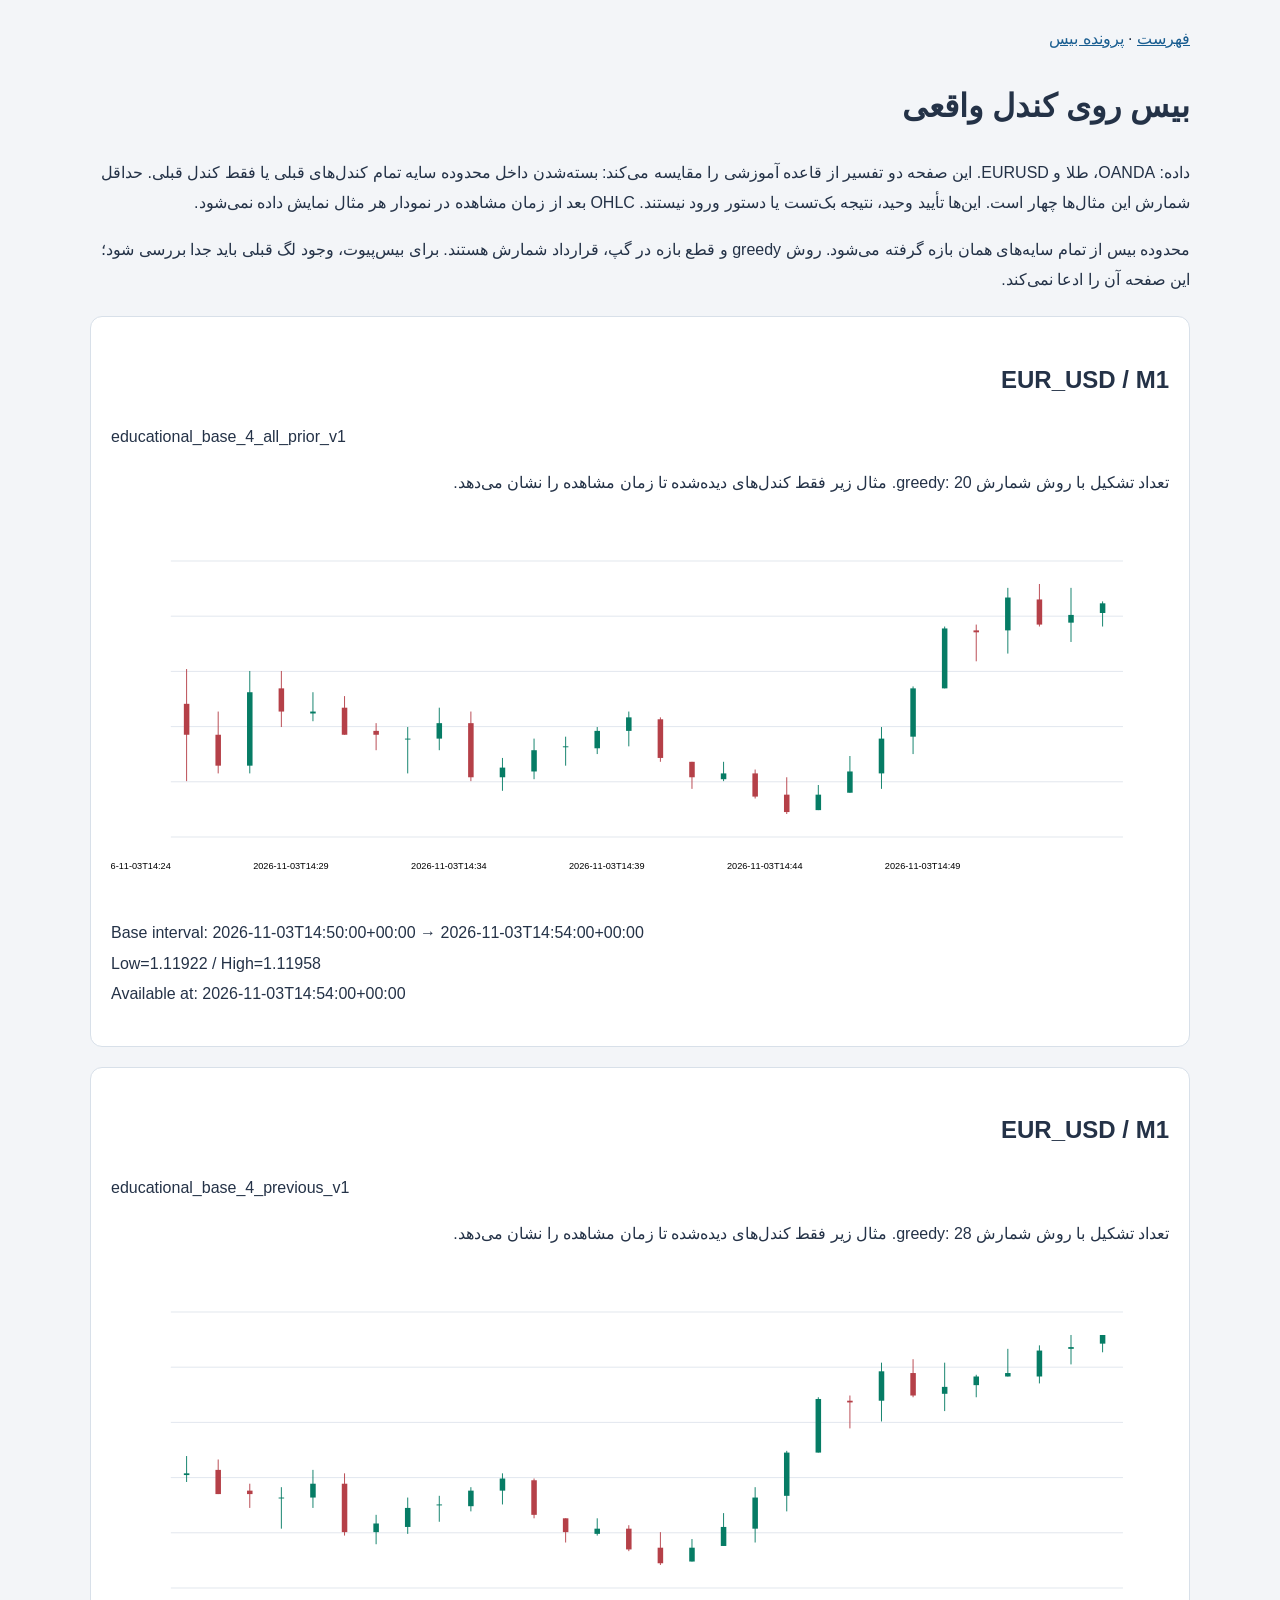
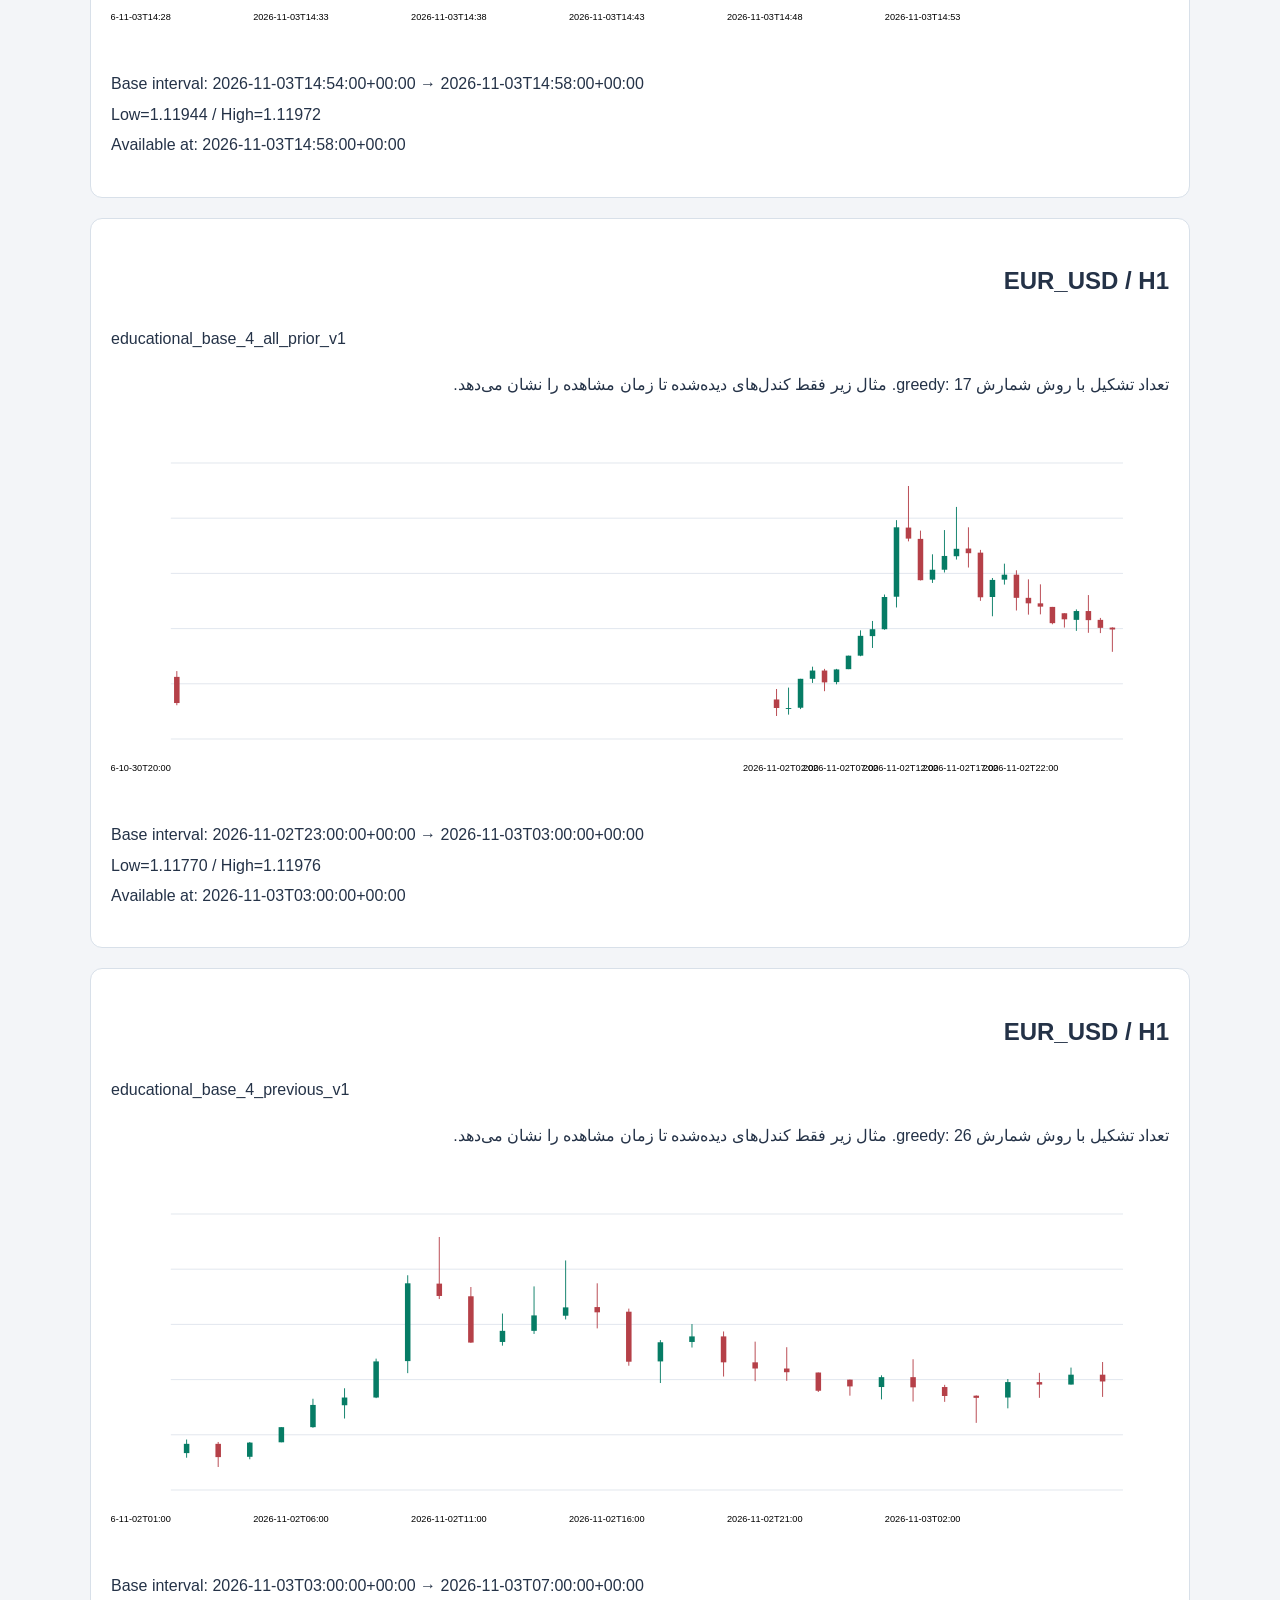
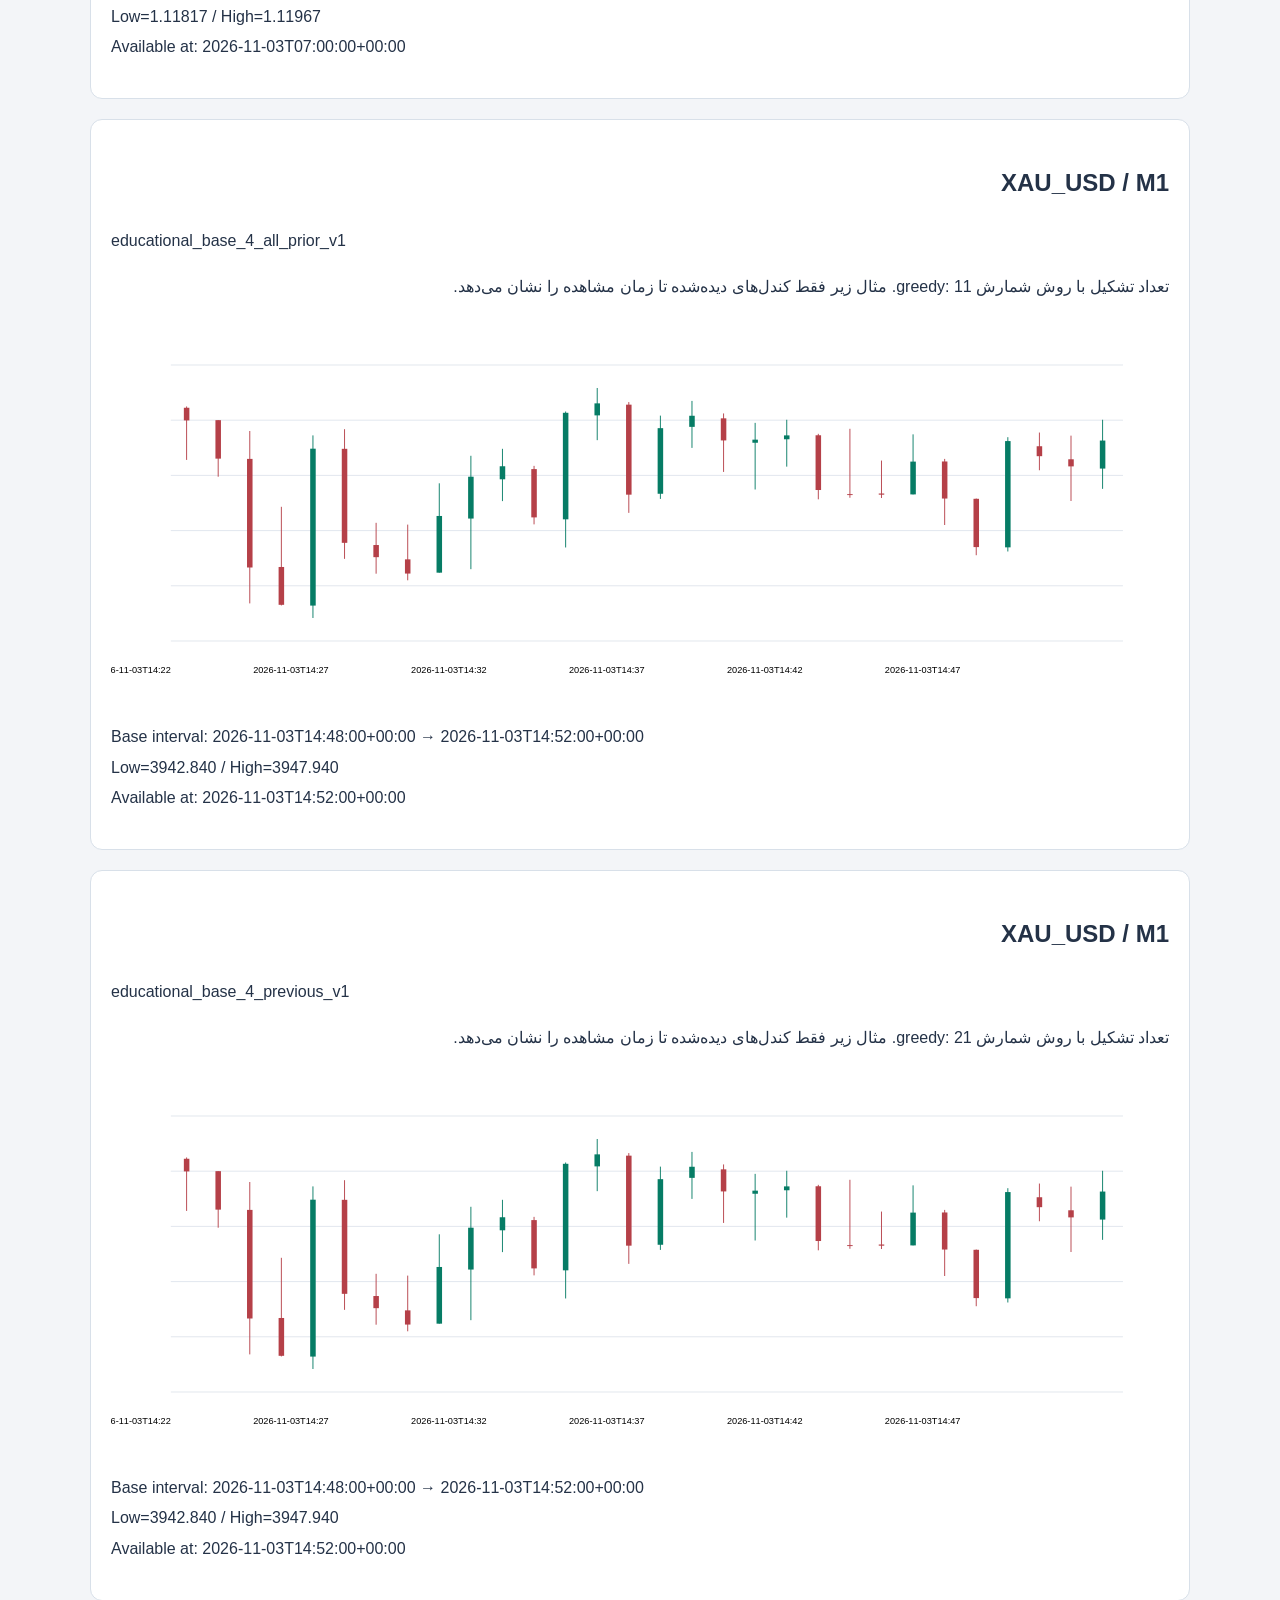
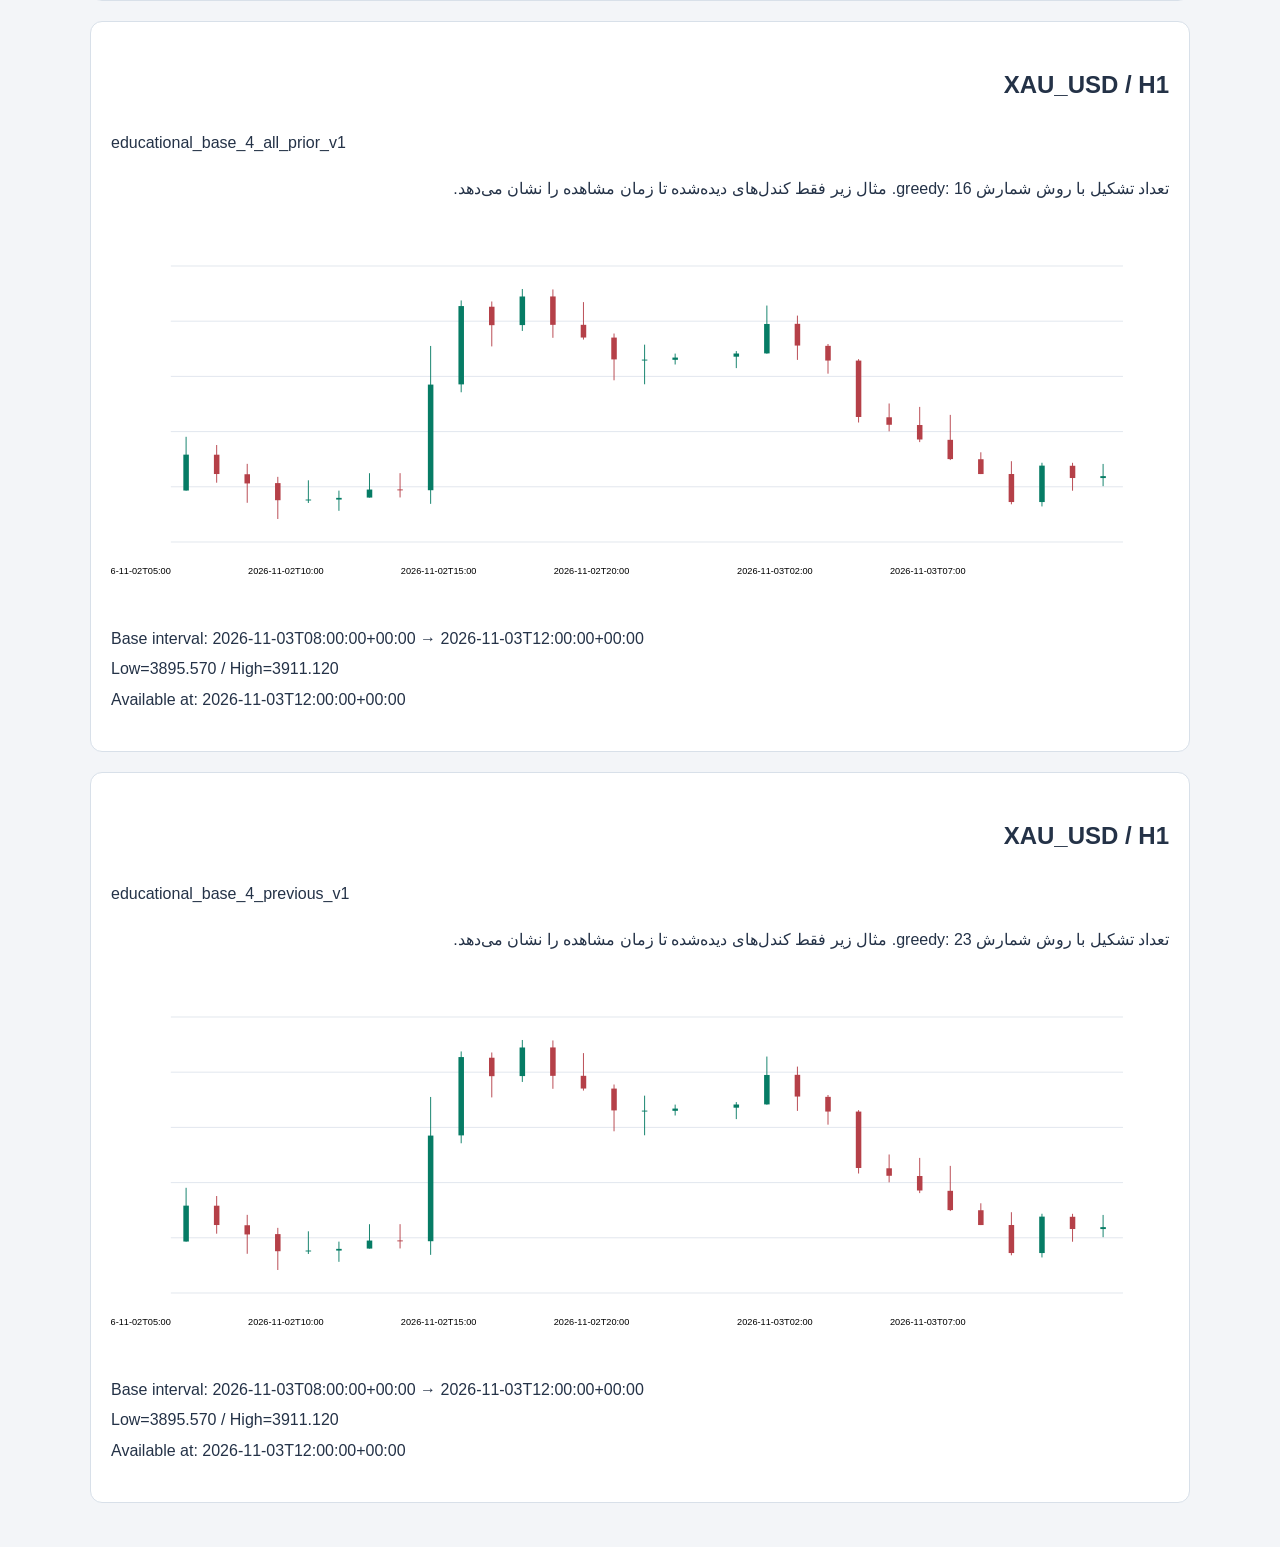
==== base-profiles.html @ 609d5d6d "Update review-v7 research review charts" ====
<!doctype html><html lang="fa" dir="rtl"><meta charset="utf-8"><meta name="viewport" content="width=device-width,initial-scale=1"><title>بیس — پروفایل‌های آموزشی روی بازار واقعی</title><style>body{font:16px/1.9 Tahoma,sans-serif;background:#f3f5f8;color:#243247;max-width:1100px;margin:auto;padding:24px}section{background:white;border:1px solid #d8e0e9;border-radius:12px;padding:20px;margin:20px 0}svg{width:100%;height:auto}a{color:#195d90}p{overflow-wrap:anywhere}</style><nav><a href="index.html">فهرست</a> · <a href="E59.html">پرونده بیس</a></nav><h1>بیس روی کندل واقعی</h1><p>داده: OANDA، طلا و EURUSD. این صفحه دو تفسیر از قاعده آموزشی را مقایسه می‌کند: بسته‌شدن داخل محدوده سایه تمام کندل‌های قبلی یا فقط کندل قبلی. حداقل شمارش این مثال‌ها چهار است. این‌ها تأیید وحید، نتیجه بک‌تست یا دستور ورود نیستند. OHLC بعد از زمان مشاهده در نمودار هر مثال نمایش داده نمی‌شود.</p><p>محدوده بیس از تمام سایه‌های همان بازه گرفته می‌شود. روش greedy و قطع بازه در گپ، قرارداد شمارش هستند. برای بیس‌پیوت، وجود لگ قبلی باید جدا بررسی شود؛ این صفحه آن را ادعا نمی‌کند.</p><section><h2>EUR_USD / M1</h2><p dir="ltr">educational_base_4_all_prior_v1</p><p>تعداد تشکیل با روش شمارش greedy: 20. مثال زیر فقط کندل‌های دیده‌شده تا زمان مشاهده را نشان می‌دهد.</p><svg xmlns="http://www.w3.org/2000/svg" viewBox="0 0 1150 410" role="img" aria-label="Real native candles with extreme and confirmation times"><line x1="65" x2="1100" y1="349.99999999999534" y2="349.99999999999534" stroke="#e0e5ed"/><text x="0" y="349.99999999999534" font-size="11">1.11827</text><line x1="65" x2="1100" y1="289.9999999999972" y2="289.9999999999972" stroke="#e0e5ed"/><text x="0" y="289.9999999999972" font-size="11">1.11856</text><line x1="65" x2="1100" y1="229.99999999999906" y2="229.99999999999906" stroke="#e0e5ed"/><text x="0" y="229.99999999999906" font-size="11">1.11884</text><line x1="65" x2="1100" y1="170.00000000000094" y2="170.00000000000094" stroke="#e0e5ed"/><text x="0" y="170.00000000000094" font-size="11">1.11913</text><line x1="65" x2="1100" y1="110.00000000000281" y2="110.00000000000281" stroke="#e0e5ed"/><text x="0" y="110.00000000000281" font-size="11">1.11941</text><line x1="65" x2="1100" y1="50.00000000000472" y2="50.00000000000472" stroke="#e0e5ed"/><text x="0" y="50.00000000000472" font-size="11">1.11970</text><g><title>2026-11-03T14:24:00+00:00 O=1.11896 H=1.11914 L=1.11856 C=1.11880</title><line x1="82.16666666666667" x2="82.16666666666667" y1="167.43697478991322" y2="289.2857142857143" stroke="#b54048"/><rect x="79.16666666666667" y="205.2521008403471" width="6" height="33.61344537813753" fill="#b54048"/></g><g><title>2026-11-03T14:25:00+00:00 O=1.11880 H=1.11892 L=1.11860 C=1.11864</title><line x1="116.50000000000001" x2="116.50000000000001" y1="213.65546218489314" y2="280.8823529411682" stroke="#b54048"/><rect x="113.50000000000001" y="238.86554621848464" width="6" height="33.613445378137584" fill="#b54048"/></g><g><title>2026-11-03T14:26:00+00:00 O=1.11864 H=1.11913 L=1.11860 C=1.11902</title><line x1="150.83333333333334" x2="150.83333333333334" y1="169.5378151260614" y2="280.8823529411682" stroke="#067c65"/><rect x="147.83333333333334" y="192.64705882355136" width="6" height="79.83193277307086" fill="#067c65"/></g><g><title>2026-11-03T14:27:00+00:00 O=1.11904 H=1.11913 L=1.11884 C=1.11892</title><line x1="185.16666666666669" x2="185.16666666666669" y1="169.5378151260614" y2="230.4621848739386" stroke="#b54048"/><rect x="182.16666666666669" y="188.44537815125503" width="6" height="25.21008403363811" fill="#b54048"/></g><g><title>2026-11-03T14:28:00+00:00 O=1.11891 H=1.11902 L=1.11887 C=1.11892</title><line x1="219.5" x2="219.5" y1="192.64705882355136" y2="224.15966386554072" stroke="#067c65"/><rect x="216.5" y="213.65546218489314" width="6" height="2.100840336101527" fill="#067c65"/></g><g><title>2026-11-03T14:29:00+00:00 O=1.11894 H=1.11900 L=1.11880 C=1.11880</title><line x1="253.83333333333331" x2="253.83333333333331" y1="196.84873949580106" y2="238.86554621848464" stroke="#b54048"/><rect x="250.83333333333331" y="209.4537815125968" width="6" height="29.411764705887833" fill="#b54048"/></g><g><title>2026-11-03T14:30:00+00:00 O=1.11882 H=1.11886 L=1.11872 C=1.11880</title><line x1="288.1666666666667" x2="288.1666666666667" y1="226.2605042016889" y2="255.67226890757675" stroke="#b54048"/><rect x="285.1666666666667" y="234.66386554623494" width="6" height="4.201680672249694" fill="#b54048"/></g><g><title>2026-11-03T14:31:00+00:00 O=1.11878 H=1.11884 L=1.11860 C=1.11878</title><line x1="322.5" x2="322.5" y1="230.4621848739386" y2="280.8823529411682" stroke="#067c65"/><rect x="319.5" y="243.06722689073433" width="6" height="1" fill="#067c65"/></g><g><title>2026-11-03T14:32:00+00:00 O=1.11878 H=1.11894 L=1.11872 C=1.11886</title><line x1="356.83333333333337" x2="356.83333333333337" y1="209.4537815125968" y2="255.67226890757675" stroke="#067c65"/><rect x="353.83333333333337" y="226.2605042016889" width="6" height="16.806722689045444" fill="#067c65"/></g><g><title>2026-11-03T14:33:00+00:00 O=1.11886 H=1.11892 L=1.11856 C=1.11858</title><line x1="391.16666666666663" x2="391.16666666666663" y1="213.65546218489314" y2="289.2857142857143" stroke="#b54048"/><rect x="388.16666666666663" y="226.2605042016889" width="6" height="58.82352941177572" fill="#b54048"/></g><g><title>2026-11-03T14:34:00+00:00 O=1.11858 H=1.11868 L=1.11851 C=1.11863</title><line x1="425.5" x2="425.5" y1="264.0756302521228" y2="299.7899159664085" stroke="#067c65"/><rect x="422.5" y="274.5798319327704" width="6" height="10.504201680694223" fill="#067c65"/></g><g><title>2026-11-03T14:35:00+00:00 O=1.11861 H=1.11878 L=1.11857 C=1.11872</title><line x1="459.8333333333333" x2="459.8333333333333" y1="243.06722689073433" y2="287.1848739495661" stroke="#067c65"/><rect x="456.8333333333333" y="255.67226890757675" width="6" height="23.109243697443304" fill="#067c65"/></g><g><title>2026-11-03T14:36:00+00:00 O=1.11874 H=1.11879 L=1.11864 C=1.11874</title><line x1="494.1666666666667" x2="494.1666666666667" y1="240.96638655463283" y2="272.4789915966222" stroke="#067c65"/><rect x="491.1666666666667" y="251.4705882352804" width="6" height="1" fill="#067c65"/></g><g><title>2026-11-03T14:37:00+00:00 O=1.11873 H=1.11884 L=1.11870 C=1.11882</title><line x1="528.5" x2="528.5" y1="230.4621848739386" y2="259.87394957982644" stroke="#067c65"/><rect x="525.5" y="234.66386554623494" width="6" height="18.90756302519361" fill="#067c65"/></g><g><title>2026-11-03T14:38:00+00:00 O=1.11882 H=1.11892 L=1.11874 C=1.11889</title><line x1="562.8333333333334" x2="562.8333333333334" y1="213.65546218489314" y2="251.4705882352804" stroke="#067c65"/><rect x="559.8333333333334" y="219.95798319329103" width="6" height="14.705882352943917" fill="#067c65"/></g><g><title>2026-11-03T14:39:00+00:00 O=1.11888 H=1.11889 L=1.11866 C=1.11868</title><line x1="597.1666666666667" x2="597.1666666666667" y1="219.95798319329103" y2="268.2773109243725" stroke="#b54048"/><rect x="594.1666666666667" y="222.05882352939255" width="6" height="42.01680672273022" fill="#b54048"/></g><g><title>2026-11-03T14:40:00+00:00 O=1.11866 H=1.11866 L=1.11852 C=1.11858</title><line x1="631.5" x2="631.5" y1="268.2773109243725" y2="297.68907563026033" stroke="#b54048"/><rect x="628.5" y="268.2773109243725" width="6" height="16.806722689092112" fill="#b54048"/></g><g><title>2026-11-03T14:41:00+00:00 O=1.11857 H=1.11866 L=1.11856 C=1.11860</title><line x1="665.8333333333333" x2="665.8333333333333" y1="268.2773109243725" y2="289.2857142857143" stroke="#067c65"/><rect x="662.8333333333333" y="280.8823529411682" width="6" height="6.302521008397889" fill="#067c65"/></g><g><title>2026-11-03T14:42:00+00:00 O=1.11860 H=1.11862 L=1.11847 C=1.11848</title><line x1="700.1666666666666" x2="700.1666666666666" y1="276.68067226891856" y2="308.1932773109079" stroke="#b54048"/><rect x="697.1666666666666" y="280.8823529411682" width="6" height="25.210084033638168" fill="#b54048"/></g><g><title>2026-11-03T14:43:00+00:00 O=1.11849 H=1.11858 L=1.11839 C=1.11840</title><line x1="734.5" x2="734.5" y1="285.0840336134646" y2="325.0" stroke="#b54048"/><rect x="731.5" y="303.9915966386582" width="6" height="18.90756302519361" fill="#b54048"/></g><g><title>2026-11-03T14:44:00+00:00 O=1.11841 H=1.11854 L=1.11841 C=1.11849</title><line x1="768.8333333333333" x2="768.8333333333333" y1="293.487394957964" y2="320.7983193277503" stroke="#067c65"/><rect x="765.8333333333333" y="303.9915966386582" width="6" height="16.806722689092055" fill="#067c65"/></g><g><title>2026-11-03T14:45:00+00:00 O=1.11850 H=1.11869 L=1.11850 C=1.11861</title><line x1="803.1666666666666" x2="803.1666666666666" y1="261.9747899159746" y2="301.89075630251" stroke="#067c65"/><rect x="800.1666666666666" y="278.78151260502005" width="6" height="23.109243697489944" fill="#067c65"/></g><g><title>2026-11-03T14:46:00+00:00 O=1.11860 H=1.11884 L=1.11852 C=1.11878</title><line x1="837.5" x2="837.5" y1="230.4621848739386" y2="297.68907563026033" stroke="#067c65"/><rect x="834.5" y="243.06722689073433" width="6" height="37.81512605043389" fill="#067c65"/></g><g><title>2026-11-03T14:47:00+00:00 O=1.11879 H=1.11905 L=1.11870 C=1.11904</title><line x1="871.8333333333334" x2="871.8333333333334" y1="186.34453781510686" y2="259.87394957982644" stroke="#067c65"/><rect x="868.8333333333334" y="188.44537815125503" width="6" height="52.521008403377806" fill="#067c65"/></g><g><title>2026-11-03T14:48:00+00:00 O=1.11904 H=1.11936 L=1.11904 C=1.11935</title><line x1="906.1666666666667" x2="906.1666666666667" y1="121.21848739497995" y2="188.44537815125503" stroke="#067c65"/><rect x="903.1666666666667" y="123.31932773108147" width="6" height="65.12605042017356" fill="#067c65"/></g><g><title>2026-11-03T14:49:00+00:00 O=1.11934 H=1.11937 L=1.11918 C=1.11933</title><line x1="940.5" x2="940.5" y1="119.11764705883178" y2="159.03361344536717" stroke="#b54048"/><rect x="937.5" y="125.42016806722967" width="6" height="2.100840336148167" fill="#b54048"/></g><g><title>2026-11-03T14:50:00+00:00 O=1.11934 H=1.11956 L=1.11922 C=1.11951</title><line x1="974.8333333333334" x2="974.8333333333334" y1="79.20168067224972" y2="150.63025210082114" stroke="#067c65"/><rect x="971.8333333333334" y="89.70588235294395" width="6" height="35.71428571428572" fill="#067c65"/></g><g><title>2026-11-03T14:51:00+00:00 O=1.11950 H=1.11958 L=1.11936 C=1.11937</title><line x1="1009.1666666666667" x2="1009.1666666666667" y1="75.0" y2="121.21848739497995" stroke="#b54048"/><rect x="1006.1666666666667" y="91.80672268909211" width="6" height="27.310924369739666" fill="#b54048"/></g><g><title>2026-11-03T14:52:00+00:00 O=1.11938 H=1.11956 L=1.11928 C=1.11942</title><line x1="1043.5" x2="1043.5" y1="79.20168067224972" y2="138.02521008402542" stroke="#067c65"/><rect x="1040.5" y="108.61344537813756" width="6" height="8.403361344546056" fill="#067c65"/></g><g><title>2026-11-03T14:53:00+00:00 O=1.11943 H=1.11949 L=1.11936 C=1.11948</title><line x1="1077.8333333333333" x2="1077.8333333333333" y1="93.90756302519367" y2="121.21848739497995" stroke="#067c65"/><rect x="1074.8333333333333" y="96.0084033613418" width="6" height="10.504201680694223" fill="#067c65"/></g><text x="65.0" y="385" font-size="10">2026-11-03T14:24</text><text x="236.66666666666666" y="385" font-size="10">2026-11-03T14:29</text><text x="408.3333333333333" y="385" font-size="10">2026-11-03T14:34</text><text x="580.0" y="385" font-size="10">2026-11-03T14:39</text><text x="751.6666666666666" y="385" font-size="10">2026-11-03T14:44</text><text x="923.3333333333334" y="385" font-size="10">2026-11-03T14:49</text></svg><p dir="ltr">Base interval: 2026-11-03T14:50:00+00:00 → 2026-11-03T14:54:00+00:00<br>Low=1.11922 / High=1.11958<br>Available at: 2026-11-03T14:54:00+00:00</p></section><section><h2>EUR_USD / M1</h2><p dir="ltr">educational_base_4_previous_v1</p><p>تعداد تشکیل با روش شمارش greedy: 28. مثال زیر فقط کندل‌های دیده‌شده تا زمان مشاهده را نشان می‌دهد.</p><svg xmlns="http://www.w3.org/2000/svg" viewBox="0 0 1150 410" role="img" aria-label="Real native candles with extreme and confirmation times"><line x1="65" x2="1100" y1="349.9999999999875" y2="349.9999999999875" stroke="#e0e5ed"/><text x="0" y="349.9999999999875" font-size="11">1.11826</text><line x1="65" x2="1100" y1="289.9999999999758" y2="289.9999999999758" stroke="#e0e5ed"/><text x="0" y="289.9999999999758" font-size="11">1.11858</text><line x1="65" x2="1100" y1="230.00000000000585" y2="230.00000000000585" stroke="#e0e5ed"/><text x="0" y="230.00000000000585" font-size="11">1.11890</text><line x1="65" x2="1100" y1="169.99999999999415" y2="169.99999999999415" stroke="#e0e5ed"/><text x="0" y="169.99999999999415" font-size="11">1.11921</text><line x1="65" x2="1100" y1="109.99999999998246" y2="109.99999999998246" stroke="#e0e5ed"/><text x="0" y="109.99999999998246" font-size="11">1.11953</text><line x1="65" x2="1100" y1="49.99999999997078" y2="49.99999999997078" stroke="#e0e5ed"/><text x="0" y="49.99999999997078" font-size="11">1.11985</text><g><title>2026-11-03T14:28:00+00:00 O=1.11891 H=1.11902 L=1.11887 C=1.11892</title><line x1="82.16666666666667" x2="82.16666666666667" y1="206.578947368443" y2="234.77443609022242" stroke="#067c65"/><rect x="79.16666666666667" y="225.3759398496432" width="6" height="1.879699248090816" fill="#067c65"/></g><g><title>2026-11-03T14:29:00+00:00 O=1.11894 H=1.11900 L=1.11880 C=1.11880</title><line x1="116.50000000000001" x2="116.50000000000001" y1="210.33834586466637" y2="247.93233082706672" stroke="#b54048"/><rect x="113.50000000000001" y="221.61654135337812" width="6" height="26.315789473688596" fill="#b54048"/></g><g><title>2026-11-03T14:30:00+00:00 O=1.11882 H=1.11886 L=1.11872 C=1.11880</title><line x1="150.83333333333334" x2="150.83333333333334" y1="236.65413533835496" y2="262.9699248120436" stroke="#b54048"/><rect x="147.83333333333334" y="244.1729323308434" width="6" height="3.7593984962233264" fill="#b54048"/></g><g><title>2026-11-03T14:31:00+00:00 O=1.11878 H=1.11884 L=1.11860 C=1.11878</title><line x1="185.16666666666669" x2="185.16666666666669" y1="240.4135338345783" y2="285.5263157894671" stroke="#067c65"/><rect x="182.16666666666669" y="251.69172932329008" width="6" height="1" fill="#067c65"/></g><g><title>2026-11-03T14:32:00+00:00 O=1.11878 H=1.11894 L=1.11872 C=1.11886</title><line x1="219.5" x2="219.5" y1="221.61654135337812" y2="262.9699248120436" stroke="#067c65"/><rect x="216.5" y="236.65413533835496" width="6" height="15.037593984935114" fill="#067c65"/></g><g><title>2026-11-03T14:33:00+00:00 O=1.11886 H=1.11892 L=1.11856 C=1.11858</title><line x1="253.83333333333331" x2="253.83333333333331" y1="225.3759398496432" y2="293.0451127819555" stroke="#b54048"/><rect x="250.83333333333331" y="236.65413533835496" width="6" height="52.63157894737722" fill="#b54048"/></g><g><title>2026-11-03T14:34:00+00:00 O=1.11858 H=1.11868 L=1.11851 C=1.11863</title><line x1="288.1666666666667" x2="288.1666666666667" y1="270.48872180453196" y2="302.4436090225765" stroke="#067c65"/><rect x="285.1666666666667" y="279.88721804511124" width="6" height="9.398496240620943" fill="#067c65"/></g><g><title>2026-11-03T14:35:00+00:00 O=1.11861 H=1.11878 L=1.11857 C=1.11872</title><line x1="322.5" x2="322.5" y1="251.69172932329008" y2="291.16541353382297" stroke="#067c65"/><rect x="319.5" y="262.9699248120436" width="6" height="20.67669172929095" fill="#067c65"/></g><g><title>2026-11-03T14:36:00+00:00 O=1.11874 H=1.11879 L=1.11864 C=1.11874</title><line x1="356.83333333333337" x2="356.83333333333337" y1="249.8120300751993" y2="278.0075187969787" stroke="#067c65"/><rect x="353.83333333333337" y="259.21052631577845" width="6" height="1" fill="#067c65"/></g><g><title>2026-11-03T14:37:00+00:00 O=1.11873 H=1.11884 L=1.11870 C=1.11882</title><line x1="391.16666666666663" x2="391.16666666666663" y1="240.4135338345783" y2="266.7293233082669" stroke="#067c65"/><rect x="388.16666666666663" y="244.1729323308434" width="6" height="16.917293233067625" fill="#067c65"/></g><g><title>2026-11-03T14:38:00+00:00 O=1.11882 H=1.11892 L=1.11874 C=1.11889</title><line x1="425.5" x2="425.5" y1="225.3759398496432" y2="259.21052631577845" stroke="#067c65"/><rect x="422.5" y="231.01503759399907" width="6" height="13.157894736844327" fill="#067c65"/></g><g><title>2026-11-03T14:39:00+00:00 O=1.11888 H=1.11889 L=1.11866 C=1.11868</title><line x1="459.8333333333333" x2="459.8333333333333" y1="231.01503759399907" y2="274.2481203007553" stroke="#b54048"/><rect x="456.8333333333333" y="232.8947368420899" width="6" height="37.59398496244205" fill="#b54048"/></g><g><title>2026-11-03T14:40:00+00:00 O=1.11866 H=1.11866 L=1.11852 C=1.11858</title><line x1="494.1666666666667" x2="494.1666666666667" y1="274.2481203007553" y2="300.5639097744439" stroke="#b54048"/><rect x="491.1666666666667" y="274.2481203007553" width="6" height="15.037593984976866" fill="#b54048"/></g><g><title>2026-11-03T14:41:00+00:00 O=1.11857 H=1.11866 L=1.11856 C=1.11860</title><line x1="528.5" x2="528.5" y1="274.2481203007553" y2="293.0451127819555" stroke="#067c65"/><rect x="525.5" y="285.5263157894671" width="6" height="5.639097744355865" fill="#067c65"/></g><g><title>2026-11-03T14:42:00+00:00 O=1.11860 H=1.11862 L=1.11847 C=1.11848</title><line x1="562.8333333333334" x2="562.8333333333334" y1="281.76691729324375" y2="309.96240601502313" stroke="#b54048"/><rect x="559.8333333333334" y="285.5263157894671" width="6" height="22.55639097746524" fill="#b54048"/></g><g><title>2026-11-03T14:43:00+00:00 O=1.11849 H=1.11858 L=1.11839 C=1.11840</title><line x1="597.1666666666667" x2="597.1666666666667" y1="289.2857142857322" y2="325.0" stroke="#b54048"/><rect x="594.1666666666667" y="306.20300751879984" width="6" height="16.917293233067596" fill="#b54048"/></g><g><title>2026-11-03T14:44:00+00:00 O=1.11841 H=1.11854 L=1.11841 C=1.11849</title><line x1="631.5" x2="631.5" y1="296.80451127817884" y2="321.24060150377665" stroke="#067c65"/><rect x="628.5" y="306.20300751879984" width="6" height="15.037593984976809" fill="#067c65"/></g><g><title>2026-11-03T14:45:00+00:00 O=1.11850 H=1.11869 L=1.11850 C=1.11861</title><line x1="665.8333333333333" x2="665.8333333333333" y1="268.60902255639945" y2="304.32330827066727" stroke="#067c65"/><rect x="662.8333333333333" y="283.64661654133454" width="6" height="20.67669172933273" fill="#067c65"/></g><g><title>2026-11-03T14:46:00+00:00 O=1.11860 H=1.11884 L=1.11852 C=1.11878</title><line x1="700.1666666666666" x2="700.1666666666666" y1="240.4135338345783" y2="300.5639097744439" stroke="#067c65"/><rect x="697.1666666666666" y="251.69172932329008" width="6" height="33.83458646617703" fill="#067c65"/></g><g><title>2026-11-03T14:47:00+00:00 O=1.11879 H=1.11905 L=1.11870 C=1.11904</title><line x1="734.5" x2="734.5" y1="200.9398496240454" y2="266.7293233082669" stroke="#067c65"/><rect x="731.5" y="202.81954887217793" width="6" height="46.992481203021356" fill="#067c65"/></g><g><title>2026-11-03T14:48:00+00:00 O=1.11904 H=1.11936 L=1.11904 C=1.11935</title><line x1="768.8333333333333" x2="768.8333333333333" y1="142.66917293235406" y2="202.81954887217793" stroke="#067c65"/><rect x="765.8333333333333" y="144.54887218044487" width="6" height="58.27067669173306" fill="#067c65"/></g><g><title>2026-11-03T14:49:00+00:00 O=1.11934 H=1.11937 L=1.11918 C=1.11933</title><line x1="803.1666666666666" x2="803.1666666666666" y1="140.7894736842215" y2="176.50375939848934" stroke="#b54048"/><rect x="800.1666666666666" y="146.42857142857738" width="6" height="1.879699248132539" fill="#b54048"/></g><g><title>2026-11-03T14:50:00+00:00 O=1.11934 H=1.11956 L=1.11922 C=1.11951</title><line x1="837.5" x2="837.5" y1="105.07518796991192" y2="168.9849624060009" stroke="#067c65"/><rect x="834.5" y="114.47368421053292" width="6" height="31.954887218044462" fill="#067c65"/></g><g><title>2026-11-03T14:51:00+00:00 O=1.11950 H=1.11958 L=1.11936 C=1.11937</title><line x1="871.8333333333334" x2="871.8333333333334" y1="101.3157894736886" y2="142.66917293235406" stroke="#b54048"/><rect x="868.8333333333334" y="116.35338345866543" width="6" height="24.436090225556057" fill="#b54048"/></g><g><title>2026-11-03T14:52:00+00:00 O=1.11938 H=1.11956 L=1.11928 C=1.11942</title><line x1="906.1666666666667" x2="906.1666666666667" y1="105.07518796991192" y2="157.70676691728914" stroke="#067c65"/><rect x="903.1666666666667" y="131.39097744360055" width="6" height="7.518796992488404" fill="#067c65"/></g><g><title>2026-11-03T14:53:00+00:00 O=1.11943 H=1.11949 L=1.11936 C=1.11948</title><line x1="940.5" x2="940.5" y1="118.23308270675625" y2="142.66917293235406" stroke="#067c65"/><rect x="937.5" y="120.11278195488879" width="6" height="9.398496240620943" fill="#067c65"/></g><g><title>2026-11-03T14:54:00+00:00 O=1.11948 H=1.11964 L=1.11948 C=1.11950</title><line x1="974.8333333333334" x2="974.8333333333334" y1="90.03759398497687" y2="120.11278195488879" stroke="#067c65"/><rect x="971.8333333333334" y="116.35338345866543" width="6" height="3.759398496223355" fill="#067c65"/></g><g><title>2026-11-03T14:55:00+00:00 O=1.11948 H=1.11966 L=1.11944 C=1.11963</title><line x1="1009.1666666666667" x2="1009.1666666666667" y1="86.27819548871173" y2="127.63157894737719" stroke="#067c65"/><rect x="1006.1666666666667" y="91.91729323310938" width="6" height="28.195488721779412" fill="#067c65"/></g><g><title>2026-11-03T14:56:00+00:00 O=1.11964 H=1.11972 L=1.11955 C=1.11965</title><line x1="1043.5" x2="1043.5" y1="75.0" y2="106.95488721804449" stroke="#067c65"/><rect x="1040.5" y="88.1578947368443" width="6" height="1.8796992481325674" fill="#067c65"/></g><g><title>2026-11-03T14:57:00+00:00 O=1.11967 H=1.11972 L=1.11962 C=1.11972</title><line x1="1077.8333333333333" x2="1077.8333333333333" y1="75.0" y2="93.79699248120016" stroke="#067c65"/><rect x="1074.8333333333333" y="75.0" width="6" height="9.398496240620943" fill="#067c65"/></g><text x="65.0" y="385" font-size="10">2026-11-03T14:28</text><text x="236.66666666666666" y="385" font-size="10">2026-11-03T14:33</text><text x="408.3333333333333" y="385" font-size="10">2026-11-03T14:38</text><text x="580.0" y="385" font-size="10">2026-11-03T14:43</text><text x="751.6666666666666" y="385" font-size="10">2026-11-03T14:48</text><text x="923.3333333333334" y="385" font-size="10">2026-11-03T14:53</text></svg><p dir="ltr">Base interval: 2026-11-03T14:54:00+00:00 → 2026-11-03T14:58:00+00:00<br>Low=1.11944 / High=1.11972<br>Available at: 2026-11-03T14:58:00+00:00</p></section><section><h2>EUR_USD / H1</h2><p dir="ltr">educational_base_4_all_prior_v1</p><p>تعداد تشکیل با روش شمارش greedy: 17. مثال زیر فقط کندل‌های دیده‌شده تا زمان مشاهده را نشان می‌دهد.</p><svg xmlns="http://www.w3.org/2000/svg" viewBox="0 0 1150 410" role="img" aria-label="Real native candles with extreme and confirmation times"><line x1="65" x2="1100" y1="349.9999999999973" y2="349.9999999999973" stroke="#e0e5ed"/><text x="0" y="349.9999999999973" font-size="11">1.11454</text><line x1="65" x2="1100" y1="289.99999999999443" y2="289.99999999999443" stroke="#e0e5ed"/><text x="0" y="289.99999999999443" font-size="11">1.11654</text><line x1="65" x2="1100" y1="229.99999999999812" y2="229.99999999999812" stroke="#e0e5ed"/><text x="0" y="229.99999999999812" font-size="11">1.11854</text><line x1="65" x2="1100" y1="169.9999999999952" y2="169.9999999999952" stroke="#e0e5ed"/><text x="0" y="169.9999999999952" font-size="11">1.12055</text><line x1="65" x2="1100" y1="109.99999999999892" y2="109.99999999999892" stroke="#e0e5ed"/><text x="0" y="109.99999999999892" font-size="11">1.12255</text><line x1="65" x2="1100" y1="49.99999999999602" y2="49.99999999999602" stroke="#e0e5ed"/><text x="0" y="49.99999999999602" font-size="11">1.12456</text><g><title>2026-10-30T20:00:00+00:00 O=1.11679 H=1.11700 L=1.11576 C=1.11584</title><line x1="71.51898734177215" x2="71.51898734177215" y1="276.197604790419" y2="313.3233532934099" stroke="#b54048"/><rect x="68.51898734177215" y="282.48502994012085" width="6" height="28.443113772455035" fill="#b54048"/></g><g><title>2026-11-01T22:00:00+00:00 O=1.11597 H=1.11635 L=1.11537 C=1.11566</title><line x1="723.4177215189874" x2="723.4177215189874" y1="295.6586826347314" y2="325.0" stroke="#b54048"/><rect x="720.4177215189874" y="307.0359281437147" width="6" height="9.281437125742741" fill="#b54048"/></g><g><title>2026-11-01T23:00:00+00:00 O=1.11566 H=1.11640 L=1.11542 C=1.11566</title><line x1="736.4556962025316" x2="736.4556962025316" y1="294.1616766467043" y2="323.5029940119729" stroke="#067c65"/><rect x="733.4556962025316" y="316.31736526945747" width="6" height="1" fill="#067c65"/></g><g><title>2026-11-02T00:00:00+00:00 O=1.11567 H=1.11672 L=1.11562 C=1.11672</title><line x1="749.493670886076" x2="749.493670886076" y1="284.5808383233548" y2="317.5149700598778" stroke="#067c65"/><rect x="746.493670886076" y="284.5808383233548" width="6" height="31.43712574850258" fill="#067c65"/></g><g><title>2026-11-02T01:00:00+00:00 O=1.11672 H=1.11716 L=1.11657 C=1.11702</title><line x1="762.5316455696202" x2="762.5316455696202" y1="271.4071856287443" y2="289.0718562874228" stroke="#067c65"/><rect x="759.5316455696202" y="275.59880239521215" width="6" height="8.982035928142636" fill="#067c65"/></g><g><title>2026-11-02T02:00:00+00:00 O=1.11702 H=1.11708 L=1.11627 C=1.11659</title><line x1="775.5696202531647" x2="775.5696202531647" y1="273.8023952095783" y2="298.05389221556544" stroke="#b54048"/><rect x="772.5696202531647" y="275.59880239521215" width="6" height="12.874251497003797" fill="#b54048"/></g><g><title>2026-11-02T03:00:00+00:00 O=1.11660 H=1.11708 L=1.11652 C=1.11706</title><line x1="788.6075949367089" x2="788.6075949367089" y1="273.8023952095783" y2="290.5688622754499" stroke="#067c65"/><rect x="785.6075949367089" y="274.40119760479183" width="6" height="13.772455089817356" fill="#067c65"/></g><g><title>2026-11-02T04:00:00+00:00 O=1.11707 H=1.11756 L=1.11707 C=1.11756</title><line x1="801.6455696202531" x2="801.6455696202531" y1="259.43113772454745" y2="274.101796407185" stroke="#067c65"/><rect x="798.6455696202531" y="259.43113772454745" width="6" height="14.670658682637566" fill="#067c65"/></g><g><title>2026-11-02T05:00:00+00:00 O=1.11756 H=1.11848 L=1.11754 C=1.11828</title><line x1="814.6835443037974" x2="814.6835443037974" y1="231.88622754491269" y2="260.0299401197609" stroke="#067c65"/><rect x="811.6835443037974" y="237.87425149700775" width="6" height="21.556886227539707" fill="#067c65"/></g><g><title>2026-11-02T06:00:00+00:00 O=1.11827 H=1.11882 L=1.11784 C=1.11852</title><line x1="827.7215189873418" x2="827.7215189873418" y1="221.7065868263497" y2="251.0479041916183" stroke="#067c65"/><rect x="824.7215189873418" y="230.68862275449231" width="6" height="7.485029940115538" fill="#067c65"/></g><g><title>2026-11-02T07:00:00+00:00 O=1.11852 H=1.11978 L=1.11850 C=1.11969</title><line x1="840.7594936708861" x2="840.7594936708861" y1="192.96407185628792" y2="231.28742514969917" stroke="#067c65"/><rect x="837.7594936708861" y="195.65868263472873" width="6" height="35.02994011976358" fill="#067c65"/></g><g><title>2026-11-02T08:00:00+00:00 O=1.11970 H=1.12248 L=1.11931 C=1.12222</title><line x1="853.7974683544304" x2="853.7974683544304" y1="112.12574850299754" y2="207.03592814371206" stroke="#067c65"/><rect x="850.7974683544304" y="119.91017964071983" width="6" height="75.4491017964088" fill="#067c65"/></g><g><title>2026-11-02T09:00:00+00:00 O=1.12221 H=1.12372 L=1.12171 C=1.12181</title><line x1="866.8354430379746" x2="866.8354430379746" y1="75.0" y2="135.17964071856431" stroke="#b54048"/><rect x="863.8354430379746" y="120.20958083832659" width="6" height="11.976047904190182" fill="#b54048"/></g><g><title>2026-11-02T10:00:00+00:00 O=1.12180 H=1.12210 L=1.12029 C=1.12030</title><line x1="879.873417721519" x2="879.873417721519" y1="123.50299401197424" y2="177.69461077844343" stroke="#b54048"/><rect x="876.873417721519" y="132.48502994012352" width="6" height="44.91017964071318" fill="#b54048"/></g><g><title>2026-11-02T11:00:00+00:00 O=1.12032 H=1.12124 L=1.12020 C=1.12068</title><line x1="892.9113924050633" x2="892.9113924050633" y1="149.25149700598843" y2="180.38922155688425" stroke="#067c65"/><rect x="889.9113924050633" y="166.01796407186" width="6" height="10.778443113769839" fill="#067c65"/></g><g><title>2026-11-02T12:00:00+00:00 O=1.12068 H=1.12212 L=1.12058 C=1.12118</title><line x1="905.9493670886077" x2="905.9493670886077" y1="122.90419161676738" y2="169.01197604790755" stroke="#067c65"/><rect x="902.9493670886077" y="151.04790419161566" width="6" height="14.97005988024435" fill="#067c65"/></g><g><title>2026-11-02T13:00:00+00:00 O=1.12117 H=1.12296 L=1.12105 C=1.12144</title><line x1="918.9873417721519" x2="918.9873417721519" y1="97.75449101796664" y2="154.9401197604768" stroke="#067c65"/><rect x="915.9873417721519" y="143.26347305389336" width="6" height="8.08383233532902" fill="#067c65"/></g><g><title>2026-11-02T14:00:00+00:00 O=1.12145 H=1.12222 L=1.12076 C=1.12128</title><line x1="932.0253164556962" x2="932.0253164556962" y1="119.91017964071983" y2="163.62275449101932" stroke="#b54048"/><rect x="929.0253164556962" y="142.9640718562866" width="6" height="5.089820359281504" fill="#b54048"/></g><g><title>2026-11-02T15:00:00+00:00 O=1.12130 H=1.12140 L=1.11955 C=1.11968</title><line x1="945.0632911392405" x2="945.0632911392405" y1="144.46107784431368" y2="199.85029940119662" stroke="#b54048"/><rect x="942.0632911392405" y="147.45508982036125" width="6" height="48.50299401197421" fill="#b54048"/></g><g><title>2026-11-02T16:00:00+00:00 O=1.11969 H=1.12038 L=1.11899 C=1.12031</title><line x1="958.1012658227849" x2="958.1012658227849" y1="175.00000000000264" y2="216.6167664670682" stroke="#067c65"/><rect x="955.1012658227849" y="177.0958083832366" width="6" height="18.562874251492133" fill="#067c65"/></g><g><title>2026-11-02T17:00:00+00:00 O=1.12032 H=1.12090 L=1.12014 C=1.12050</title><line x1="971.1392405063291" x2="971.1392405063291" y1="159.43113772455143" y2="182.1856287425181" stroke="#067c65"/><rect x="968.1392405063291" y="171.40718562874162" width="6" height="5.389221556888231" fill="#067c65"/></g><g><title>2026-11-02T18:00:00+00:00 O=1.12050 H=1.12066 L=1.11920 C=1.11966</title><line x1="984.1772151898733" x2="984.1772151898733" y1="166.61676646706687" y2="210.32934131736636" stroke="#b54048"/><rect x="981.1772151898733" y="171.40718562874162" width="6" height="25.149700598800734" fill="#b54048"/></g><g><title>2026-11-02T19:00:00+00:00 O=1.11966 H=1.12033 L=1.11905 C=1.11946</title><line x1="997.2151898734177" x2="997.2151898734177" y1="176.49700598802312" y2="214.82035928143435" stroke="#b54048"/><rect x="994.2151898734177" y="196.55688622754235" width="6" height="5.988023952101713" fill="#b54048"/></g><g><title>2026-11-02T20:00:00+00:00 O=1.11946 H=1.12015 L=1.11906 C=1.11934</title><line x1="1010.253164556962" x2="1010.253164556962" y1="181.88622754491135" y2="214.52095808383424" stroke="#b54048"/><rect x="1007.253164556962" y="202.54491017964406" width="6" height="3.5928143712544056" fill="#b54048"/></g><g><title>2026-11-02T21:00:00+00:00 O=1.11933 H=1.11933 L=1.11870 C=1.11874</title><line x1="1023.2911392405063" x2="1023.2911392405063" y1="206.43712574850522" y2="225.29940119760408" stroke="#b54048"/><rect x="1020.2911392405063" y="206.43712574850522" width="6" height="17.664670658678546" fill="#b54048"/></g><g><title>2026-11-02T22:00:00+00:00 O=1.11910 H=1.11910 L=1.11858 C=1.11888</title><line x1="1036.3291139240505" x2="1036.3291139240505" y1="213.3233532934139" y2="228.89221556886514" stroke="#b54048"/><rect x="1033.3291139240505" y="213.3233532934139" width="6" height="6.586826347301951" fill="#b54048"/></g><g><title>2026-11-02T23:00:00+00:00 O=1.11886 H=1.11924 L=1.11846 C=1.11918</title><line x1="1049.3670886075947" x2="1049.3670886075947" y1="209.131736526946" y2="232.48502994011955" stroke="#067c65"/><rect x="1046.3670886075947" y="210.92814371257322" width="6" height="9.580838323356147" fill="#067c65"/></g><g><title>2026-11-03T00:00:00+00:00 O=1.11918 H=1.11976 L=1.11839 C=1.11885</title><line x1="1062.4050632911394" x2="1062.4050632911394" y1="193.56287425149478" y2="234.58083832335348" stroke="#b54048"/><rect x="1059.4050632911394" y="210.92814371257322" width="6" height="9.880239520962874" fill="#b54048"/></g><g><title>2026-11-03T01:00:00+00:00 O=1.11886 H=1.11893 L=1.11838 C=1.11857</title><line x1="1075.4430379746836" x2="1075.4430379746836" y1="218.4131736526954" y2="234.88023952096023" stroke="#b54048"/><rect x="1072.4430379746836" y="220.50898203592936" width="6" height="8.68263473053588" fill="#b54048"/></g><g><title>2026-11-03T02:00:00+00:00 O=1.11858 H=1.11859 L=1.11770 C=1.11851</title><line x1="1088.4810126582279" x2="1088.4810126582279" y1="228.59281437125838" y2="255.2395209580862" stroke="#b54048"/><rect x="1085.4810126582279" y="228.89221556886514" width="6" height="2.09580838323393" fill="#b54048"/></g><text x="65.0" y="385" font-size="10">2026-10-30T20:00</text><text x="769.0506329113924" y="385" font-size="10">2026-11-02T02:00</text><text x="834.2405063291139" y="385" font-size="10">2026-11-02T07:00</text><text x="899.4303797468355" y="385" font-size="10">2026-11-02T12:00</text><text x="964.620253164557" y="385" font-size="10">2026-11-02T17:00</text><text x="1029.8101265822784" y="385" font-size="10">2026-11-02T22:00</text></svg><p dir="ltr">Base interval: 2026-11-02T23:00:00+00:00 → 2026-11-03T03:00:00+00:00<br>Low=1.11770 / High=1.11976<br>Available at: 2026-11-03T03:00:00+00:00</p></section><section><h2>EUR_USD / H1</h2><p dir="ltr">educational_base_4_previous_v1</p><p>تعداد تشکیل با روش شمارش greedy: 26. مثال زیر فقط کندل‌های دیده‌شده تا زمان مشاهده را نشان می‌دهد.</p><svg xmlns="http://www.w3.org/2000/svg" viewBox="0 0 1150 410" role="img" aria-label="Real native candles with extreme and confirmation times"><line x1="65" x2="1100" y1="350.0" y2="350.0" stroke="#e0e5ed"/><text x="0" y="350.0" font-size="11">1.11553</text><line x1="65" x2="1100" y1="290.00000000000296" y2="290.00000000000296" stroke="#e0e5ed"/><text x="0" y="290.00000000000296" font-size="11">1.11731</text><line x1="65" x2="1100" y1="229.99999999999852" y2="229.99999999999852" stroke="#e0e5ed"/><text x="0" y="229.99999999999852" font-size="11">1.11910</text><line x1="65" x2="1100" y1="170.0000000000015" y2="170.0000000000015" stroke="#e0e5ed"/><text x="0" y="170.0000000000015" font-size="11">1.12089</text><line x1="65" x2="1100" y1="109.99999999999702" y2="109.99999999999702" stroke="#e0e5ed"/><text x="0" y="109.99999999999702" font-size="11">1.12268</text><line x1="65" x2="1100" y1="50.0" y2="50.0" stroke="#e0e5ed"/><text x="0" y="50.0" font-size="11">1.12447</text><g><title>2026-11-02T01:00:00+00:00 O=1.11672 H=1.11716 L=1.11657 C=1.11702</title><line x1="82.16666666666667" x2="82.16666666666667" y1="295.1342281879248" y2="314.9328859060413" stroke="#067c65"/><rect x="79.16666666666667" y="299.83221476510704" width="6" height="10.06711409395865" fill="#067c65"/></g><g><title>2026-11-02T02:00:00+00:00 O=1.11702 H=1.11708 L=1.11627 C=1.11659</title><line x1="116.50000000000001" x2="116.50000000000001" y1="297.8187919463093" y2="325.0" stroke="#b54048"/><rect x="113.50000000000001" y="299.83221476510704" width="6" height="14.429530201340015" fill="#b54048"/></g><g><title>2026-11-02T03:00:00+00:00 O=1.11660 H=1.11708 L=1.11652 C=1.11706</title><line x1="150.83333333333334" x2="150.83333333333334" y1="297.8187919463093" y2="316.61073825503814" stroke="#067c65"/><rect x="147.83333333333334" y="298.48993288591106" width="6" height="15.436241610735124" fill="#067c65"/></g><g><title>2026-11-02T04:00:00+00:00 O=1.11707 H=1.11756 L=1.11707 C=1.11756</title><line x1="185.16666666666669" x2="185.16666666666669" y1="281.71140939597245" y2="298.1543624161102" stroke="#067c65"/><rect x="182.16666666666669" y="281.71140939597245" width="6" height="16.442953020137736" fill="#067c65"/></g><g><title>2026-11-02T05:00:00+00:00 O=1.11756 H=1.11848 L=1.11754 C=1.11828</title><line x1="219.5" x2="219.5" y1="250.83892617450215" y2="282.38255033557414" stroke="#067c65"/><rect x="216.5" y="257.5503355704746" width="6" height="24.16107382549785" fill="#067c65"/></g><g><title>2026-11-02T06:00:00+00:00 O=1.11827 H=1.11882 L=1.11784 C=1.11852</title><line x1="253.83333333333331" x2="253.83333333333331" y1="239.4295302013475" y2="272.3154362416155" stroke="#067c65"/><rect x="250.83333333333331" y="249.49664429530617" width="6" height="8.3892617449618" fill="#067c65"/></g><g><title>2026-11-02T07:00:00+00:00 O=1.11852 H=1.11978 L=1.11850 C=1.11969</title><line x1="288.1666666666667" x2="288.1666666666667" y1="207.21476510067376" y2="250.16778523490044" stroke="#067c65"/><rect x="285.1666666666667" y="210.23489932885911" width="6" height="39.261744966447054" fill="#067c65"/></g><g><title>2026-11-02T08:00:00+00:00 O=1.11970 H=1.12248 L=1.11931 C=1.12222</title><line x1="322.5" x2="322.5" y1="116.61073825503817" y2="222.98657718120975" stroke="#067c65"/><rect x="319.5" y="125.33557046980087" width="6" height="84.56375838926482" fill="#067c65"/></g><g><title>2026-11-02T09:00:00+00:00 O=1.12221 H=1.12372 L=1.12171 C=1.12181</title><line x1="356.83333333333337" x2="356.83333333333337" y1="75.0" y2="142.44966442953287" stroke="#b54048"/><rect x="353.83333333333337" y="125.67114093960171" width="6" height="13.422818791944934" fill="#b54048"/></g><g><title>2026-11-02T10:00:00+00:00 O=1.12180 H=1.12210 L=1.12029 C=1.12030</title><line x1="391.16666666666663" x2="391.16666666666663" y1="129.36241610738136" y2="190.10067114094176" stroke="#b54048"/><rect x="388.16666666666663" y="139.4295302013475" width="6" height="50.335570469793396" fill="#b54048"/></g><g><title>2026-11-02T11:00:00+00:00 O=1.12032 H=1.12124 L=1.12020 C=1.12068</title><line x1="425.5" x2="425.5" y1="158.22147651006884" y2="193.1208053691271" stroke="#067c65"/><rect x="422.5" y="177.0134228187977" width="6" height="12.080536912748926" fill="#067c65"/></g><g><title>2026-11-02T12:00:00+00:00 O=1.12068 H=1.12212 L=1.12058 C=1.12118</title><line x1="459.8333333333333" x2="459.8333333333333" y1="128.6912751677871" y2="180.36912751678392" stroke="#067c65"/><rect x="456.8333333333333" y="160.23489932885911" width="6" height="16.77852348993858" fill="#067c65"/></g><g><title>2026-11-02T13:00:00+00:00 O=1.12117 H=1.12296 L=1.12105 C=1.12144</title><line x1="494.1666666666667" x2="494.1666666666667" y1="100.50335570470128" y2="164.59731543624048" stroke="#067c65"/><rect x="491.1666666666667" y="151.51006711409642" width="6" height="9.060402684563542" fill="#067c65"/></g><g><title>2026-11-02T14:00:00+00:00 O=1.12145 H=1.12222 L=1.12076 C=1.12128</title><line x1="528.5" x2="528.5" y1="125.33557046980087" y2="174.32885906040573" stroke="#b54048"/><rect x="525.5" y="151.17449664429557" width="6" height="5.704697986577315" fill="#b54048"/></g><g><title>2026-11-02T15:00:00+00:00 O=1.12130 H=1.12140 L=1.11955 C=1.11968</title><line x1="562.8333333333334" x2="562.8333333333334" y1="152.85234899329237" y2="214.93288590604132" stroke="#b54048"/><rect x="559.8333333333334" y="156.2080536912786" width="6" height="54.36241610738139" fill="#b54048"/></g><g><title>2026-11-02T16:00:00+00:00 O=1.11969 H=1.12038 L=1.11899 C=1.12031</title><line x1="597.1666666666667" x2="597.1666666666667" y1="187.08053691275637" y2="233.72483221477017" stroke="#067c65"/><rect x="594.1666666666667" y="189.4295302013475" width="6" height="20.805369127511625" fill="#067c65"/></g><g><title>2026-11-02T17:00:00+00:00 O=1.12032 H=1.12090 L=1.12014 C=1.12050</title><line x1="631.5" x2="631.5" y1="169.63087248322353" y2="195.1342281879248" stroke="#067c65"/><rect x="628.5" y="183.05369127516843" width="6" height="6.040268456378186" fill="#067c65"/></g><g><title>2026-11-02T18:00:00+00:00 O=1.12050 H=1.12066 L=1.11920 C=1.11966</title><line x1="665.8333333333333" x2="665.8333333333333" y1="177.68456375839196" y2="226.67785234899685" stroke="#b54048"/><rect x="662.8333333333333" y="183.05369127516843" width="6" height="28.18791946308579" fill="#b54048"/></g><g><title>2026-11-02T19:00:00+00:00 O=1.11966 H=1.12033 L=1.11905 C=1.11946</title><line x1="700.1666666666666" x2="700.1666666666666" y1="188.75838926174578" y2="231.71140939597245" stroke="#b54048"/><rect x="697.1666666666666" y="211.24161073825422" width="6" height="6.711409395979928" fill="#b54048"/></g><g><title>2026-11-02T20:00:00+00:00 O=1.11946 H=1.12015 L=1.11906 C=1.11934</title><line x1="734.5" x2="734.5" y1="194.79865771812396" y2="231.37583892617906" stroke="#b54048"/><rect x="731.5" y="217.95302013423415" width="6" height="4.026845637580465" fill="#b54048"/></g><g><title>2026-11-02T21:00:00+00:00 O=1.11933 H=1.11933 L=1.11870 C=1.11874</title><line x1="768.8333333333333" x2="768.8333333333333" y1="222.3154362416155" y2="243.45637583892798" stroke="#b54048"/><rect x="765.8333333333333" y="222.3154362416155" width="6" height="19.798657718116516" fill="#b54048"/></g><g><title>2026-11-02T22:00:00+00:00 O=1.11910 H=1.11910 L=1.11858 C=1.11888</title><line x1="803.1666666666666" x2="803.1666666666666" y1="230.03355704698305" y2="247.4832214765159" stroke="#b54048"/><rect x="800.1666666666666" y="230.03355704698305" width="6" height="7.382550335566748" fill="#b54048"/></g><g><title>2026-11-02T23:00:00+00:00 O=1.11886 H=1.11924 L=1.11846 C=1.11918</title><line x1="837.5" x2="837.5" y1="225.33557046980087" y2="251.5100671140964" stroke="#067c65"/><rect x="834.5" y="227.3489932885911" width="6" height="10.73825503356042" fill="#067c65"/></g><g><title>2026-11-03T00:00:00+00:00 O=1.11918 H=1.11976 L=1.11839 C=1.11885</title><line x1="871.8333333333334" x2="871.8333333333334" y1="207.885906040268" y2="253.8590604026875" stroke="#b54048"/><rect x="868.8333333333334" y="227.3489932885911" width="6" height="11.073825503361263" fill="#b54048"/></g><g><title>2026-11-03T01:00:00+00:00 O=1.11886 H=1.11893 L=1.11838 C=1.11857</title><line x1="906.1666666666667" x2="906.1666666666667" y1="235.7382550335604" y2="254.19463087248837" stroke="#b54048"/><rect x="903.1666666666667" y="238.0872483221515" width="6" height="9.731543624157808" fill="#b54048"/></g><g><title>2026-11-03T02:00:00+00:00 O=1.11858 H=1.11859 L=1.11770 C=1.11851</title><line x1="940.5" x2="940.5" y1="247.14765100671505" y2="277.0134228187977" stroke="#b54048"/><rect x="937.5" y="247.4832214765159" width="6" height="2.3489932885911458" fill="#b54048"/></g><g><title>2026-11-03T03:00:00+00:00 O=1.11852 H=1.11912 L=1.11817 C=1.11902</title><line x1="974.8333333333334" x2="974.8333333333334" y1="229.3624161073888" y2="261.2416107382542" stroke="#067c65"/><rect x="971.8333333333334" y="232.71812080537504" width="6" height="16.778523489931132" fill="#067c65"/></g><g><title>2026-11-03T04:00:00+00:00 O=1.11902 H=1.11932 L=1.11851 C=1.11894</title><line x1="1009.1666666666667" x2="1009.1666666666667" y1="222.65100671140888" y2="249.83221476510704" stroke="#b54048"/><rect x="1006.1666666666667" y="232.71812080537504" width="6" height="2.684563758384485" fill="#b54048"/></g><g><title>2026-11-03T05:00:00+00:00 O=1.11894 H=1.11949 L=1.11894 C=1.11926</title><line x1="1043.5" x2="1043.5" y1="216.94630872483157" y2="235.40268456375952" stroke="#067c65"/><rect x="1040.5" y="224.66442953020658" width="6" height="10.738255033552946" fill="#067c65"/></g><g><title>2026-11-03T06:00:00+00:00 O=1.11926 H=1.11967 L=1.11854 C=1.11904</title><line x1="1077.8333333333333" x2="1077.8333333333333" y1="210.90604026846083" y2="248.82550335570446" stroke="#b54048"/><rect x="1074.8333333333333" y="224.66442953020658" width="6" height="7.382550335566748" fill="#b54048"/></g><text x="65.0" y="385" font-size="10">2026-11-02T01:00</text><text x="236.66666666666666" y="385" font-size="10">2026-11-02T06:00</text><text x="408.3333333333333" y="385" font-size="10">2026-11-02T11:00</text><text x="580.0" y="385" font-size="10">2026-11-02T16:00</text><text x="751.6666666666666" y="385" font-size="10">2026-11-02T21:00</text><text x="923.3333333333334" y="385" font-size="10">2026-11-03T02:00</text></svg><p dir="ltr">Base interval: 2026-11-03T03:00:00+00:00 → 2026-11-03T07:00:00+00:00<br>Low=1.11817 / High=1.11967<br>Available at: 2026-11-03T07:00:00+00:00</p></section><section><h2>XAU_USD / M1</h2><p dir="ltr">educational_base_4_all_prior_v1</p><p>تعداد تشکیل با روش شمارش greedy: 11. مثال زیر فقط کندل‌های دیده‌شده تا زمان مشاهده را نشان می‌دهد.</p><svg xmlns="http://www.w3.org/2000/svg" viewBox="0 0 1150 410" role="img" aria-label="Real native candles with extreme and confirmation times"><line x1="65" x2="1100" y1="349.99999999999875" y2="349.99999999999875" stroke="#e0e5ed"/><text x="0" y="349.99999999999875" font-size="11">3939.37450</text><line x1="65" x2="1100" y1="289.9999999999967" y2="289.9999999999967" stroke="#e0e5ed"/><text x="0" y="289.9999999999967" font-size="11">3941.51170</text><line x1="65" x2="1100" y1="229.99999999999463" y2="229.99999999999463" stroke="#e0e5ed"/><text x="0" y="229.99999999999463" font-size="11">3943.64890</text><line x1="65" x2="1100" y1="169.99999999999258" y2="169.99999999999258" stroke="#e0e5ed"/><text x="0" y="169.99999999999258" font-size="11">3945.78610</text><line x1="65" x2="1100" y1="110.0000000000033" y2="110.0000000000033" stroke="#e0e5ed"/><text x="0" y="110.0000000000033" font-size="11">3947.92330</text><line x1="65" x2="1100" y1="50.00000000000125" y2="50.00000000000125" stroke="#e0e5ed"/><text x="0" y="50.00000000000125" font-size="11">3950.06050</text><g><title>2026-11-03T14:22:00+00:00 O=3948.405 H=3948.455 L=3946.385 C=3947.915</title><line x1="82.16666666666667" x2="82.16666666666667" y1="95.07299270073352" y2="153.1864121280121" stroke="#b54048"/><rect x="79.16666666666667" y="96.47669848399366" width="6" height="13.756316676031048" fill="#b54048"/></g><g><title>2026-11-03T14:23:00+00:00 O=3947.925 H=3947.925 L=3945.735 C=3946.435</title><line x1="116.50000000000001" x2="116.50000000000001" y1="109.952274003365" y2="171.434587310496" stroke="#b54048"/><rect x="113.50000000000001" y="109.952274003365" width="6" height="41.83043234138697" fill="#b54048"/></g><g><title>2026-11-03T14:24:00+00:00 O=3946.425 H=3947.505 L=3940.830 C=3942.220</title><line x1="150.83333333333334" x2="150.83333333333334" y1="121.74340258281654" y2="309.1381246490724" stroke="#b54048"/><rect x="147.83333333333334" y="152.0634475013989" width="6" height="118.05165637283233" fill="#b54048"/></g><g><title>2026-11-03T14:25:00+00:00 O=3942.240 H=3944.570 L=3940.750 C=3940.775</title><line x1="185.16666666666669" x2="185.16666666666669" y1="204.14093206063464" y2="311.38405390229883" stroke="#b54048"/><rect x="182.16666666666669" y="269.5536215609246" width="6" height="41.12857944973774" fill="#b54048"/></g><g><title>2026-11-03T14:26:00+00:00 O=3940.745 H=3947.335 L=3940.265 C=3946.820</title><line x1="219.5" x2="219.5" y1="126.51600224592912" y2="325.0" stroke="#067c65"/><rect x="216.5" y="140.97417181358384" width="6" height="170.5502526670448" fill="#067c65"/></g><g><title>2026-11-03T14:27:00+00:00 O=3946.815 H=3947.575 L=3942.555 C=3943.175</title><line x1="253.83333333333331" x2="253.83333333333331" y1="119.7782144862498" y2="260.710275126336" stroke="#b54048"/><rect x="250.83333333333331" y="141.11454239191366" width="6" height="102.18978102189195" fill="#b54048"/></g><g><title>2026-11-03T14:28:00+00:00 O=3943.090 H=3943.950 L=3941.980 C=3942.620</title><line x1="288.1666666666667" x2="288.1666666666667" y1="221.546883773165" y2="276.85289163391053" stroke="#b54048"/><rect x="285.1666666666667" y="245.6906232453619" width="6" height="13.194834362724407" fill="#b54048"/></g><g><title>2026-11-03T14:29:00+00:00 O=3942.535 H=3943.880 L=3941.725 C=3941.985</title><line x1="322.5" x2="322.5" y1="223.51207186973176" y2="284.0117911285794" stroke="#b54048"/><rect x="319.5" y="261.2717574396426" width="6" height="15.440763615938067" fill="#b54048"/></g><g><title>2026-11-03T14:30:00+00:00 O=3942.020 H=3945.480 L=3942.020 C=3944.215</title><line x1="356.83333333333337" x2="356.83333333333337" y1="178.59348680516482" y2="275.7299270072973" stroke="#067c65"/><rect x="353.83333333333337" y="214.1072431218365" width="6" height="61.622683885460816" fill="#067c65"/></g><g><title>2026-11-03T14:31:00+00:00 O=3944.115 H=3946.545 L=3942.155 C=3945.735</title><line x1="391.16666666666663" x2="391.16666666666663" y1="148.69455362155927" y2="271.93992139246814" stroke="#067c65"/><rect x="388.16666666666663" y="171.434587310496" width="6" height="45.480067377886314" fill="#067c65"/></g><g><title>2026-11-03T14:32:00+00:00 O=3945.635 H=3946.815 L=3944.790 C=3946.140</title><line x1="425.5" x2="425.5" y1="141.11454239191366" y2="197.96462661426196" stroke="#067c65"/><rect x="422.5" y="160.06457046603404" width="6" height="14.17742841099502" fill="#067c65"/></g><g><title>2026-11-03T14:33:00+00:00 O=3946.030 H=3946.155 L=3943.890 C=3944.160</title><line x1="459.8333333333333" x2="459.8333333333333" y1="159.6434587310445" y2="223.23133071308484" stroke="#b54048"/><rect x="456.8333333333333" y="163.152723189214" width="6" height="52.49859629422525" fill="#b54048"/></g><g><title>2026-11-03T14:34:00+00:00 O=3944.085 H=3948.260 L=3942.995 C=3948.210</title><line x1="494.1666666666667" x2="494.1666666666667" y1="100.54744525546977" y2="248.35766423357785" stroke="#067c65"/><rect x="491.1666666666667" y="101.95115103874267" width="6" height="115.80572711959317" fill="#067c65"/></g><g><title>2026-11-03T14:35:00+00:00 O=3948.110 H=3949.170 L=3947.150 C=3948.575</title><line x1="528.5" x2="528.5" y1="75.0" y2="131.70971364401842" stroke="#067c65"/><rect x="525.5" y="91.70409882089388" width="6" height="13.054463784381852" fill="#067c65"/></g><g><title>2026-11-03T14:36:00+00:00 O=3948.525 H=3948.625 L=3944.335 C=3945.040</title><line x1="562.8333333333334" x2="562.8333333333334" y1="90.30039303762095" y2="210.73834924199684" stroke="#b54048"/><rect x="559.8333333333334" y="93.10780460415401" width="6" height="97.83829309376898" fill="#b54048"/></g><g><title>2026-11-03T14:37:00+00:00 O=3945.075 H=3948.100 L=3944.875 C=3947.615</title><line x1="597.1666666666667" x2="597.1666666666667" y1="105.0393037619354" y2="195.57832678270566" stroke="#067c65"/><rect x="594.1666666666667" y="118.65524985963657" width="6" height="71.30825379000302" fill="#067c65"/></g><g><title>2026-11-03T14:38:00+00:00 O=3947.665 H=3948.670 L=3946.850 C=3948.095</title><line x1="631.5" x2="631.5" y1="89.03705783267793" y2="140.13194834363028" stroke="#067c65"/><rect x="628.5" y="105.17967434026525" width="6" height="12.07186973609845" fill="#067c65"/></g><g><title>2026-11-03T14:39:00+00:00 O=3947.995 H=3948.185 L=3945.920 C=3947.140</title><line x1="665.8333333333333" x2="665.8333333333333" y1="102.6530039303791" y2="166.2408759124067" stroke="#b54048"/><rect x="662.8333333333333" y="107.98708590679826" width="6" height="24.003368893879866" fill="#b54048"/></g><g><title>2026-11-03T14:40:00+00:00 O=3947.050 H=3947.820 L=3945.240 C=3947.170</title><line x1="700.1666666666666" x2="700.1666666666666" y1="112.90005614822789" y2="185.3312745648569" stroke="#067c65"/><rect x="697.1666666666666" y="131.14823133071184" width="6" height="3.368893879839618" fill="#067c65"/></g><g><title>2026-11-03T14:41:00+00:00 O=3947.185 H=3947.940 L=3946.125 C=3947.335</title><line x1="734.5" x2="734.5" y1="109.53116226838824" y2="160.4856822010108" stroke="#067c65"/><rect x="731.5" y="126.51600224592912" width="6" height="4.21111734980596" fill="#067c65"/></g><g><title>2026-11-03T14:42:00+00:00 O=3947.340 H=3947.395 L=3944.860 C=3945.220</title><line x1="768.8333333333333" x2="768.8333333333333" y1="124.83155530600928" y2="195.99943851768242" stroke="#b54048"/><rect x="765.8333333333333" y="126.37563166759927" width="6" height="59.517125210564245" fill="#b54048"/></g><g><title>2026-11-03T14:43:00+00:00 O=3945.060 H=3947.590 L=3944.920 C=3945.035</title><line x1="803.1666666666666" x2="803.1666666666666" y1="119.35710275126027" y2="194.3149915777626" stroke="#b54048"/><rect x="800.1666666666666" y="190.38461538461635" width="6" height="1" fill="#b54048"/></g><g><title>2026-11-03T14:44:00+00:00 O=3945.085 H=3946.360 L=3944.910 C=3945.040</title><line x1="837.5" x2="837.5" y1="153.88826501964857" y2="194.5957327344223" stroke="#b54048"/><rect x="834.5" y="189.68276249297992" width="6" height="1.2633352049430755" fill="#b54048"/></g><g><title>2026-11-03T14:45:00+00:00 O=3945.050 H=3947.375 L=3945.050 C=3946.320</title><line x1="871.8333333333334" x2="871.8333333333334" y1="125.39303761931586" y2="190.66535654126326" stroke="#067c65"/><rect x="868.8333333333334" y="155.0112296462618" width="6" height="35.65412689500147" fill="#067c65"/></g><g><title>2026-11-03T14:46:00+00:00 O=3946.325 H=3946.425 L=3943.865 C=3944.890</title><line x1="906.1666666666667" x2="906.1666666666667" y1="152.0634475013989" y2="223.93318360472128" stroke="#b54048"/><rect x="903.1666666666667" y="154.87085906794474" width="6" height="40.28635597978416" fill="#b54048"/></g><g><title>2026-11-03T14:47:00+00:00 O=3944.880 H=3944.890 L=3942.695 C=3943.010</title><line x1="940.5" x2="940.5" y1="195.1572150477289" y2="256.779898933177" stroke="#b54048"/><rect x="937.5" y="195.43795620437584" width="6" height="52.49859629421246" fill="#b54048"/></g><g><title>2026-11-03T14:48:00+00:00 O=3943.000 H=3947.265 L=3942.840 C=3947.115</title><line x1="974.8333333333334" x2="974.8333333333334" y1="128.4811903425086" y2="252.70915216170087" stroke="#067c65"/><rect x="971.8333333333334" y="132.69230769231456" width="6" height="115.52498596293344" fill="#067c65"/></g><g><title>2026-11-03T14:49:00+00:00 O=3946.915 H=3947.445 L=3945.985 C=3946.530</title><line x1="1009.1666666666667" x2="1009.1666666666667" y1="123.42784952273638" y2="164.41605839415703" stroke="#b54048"/><rect x="1006.1666666666667" y="138.30713082538065" width="6" height="10.808534531155402" fill="#b54048"/></g><g><title>2026-11-03T14:50:00+00:00 O=3946.410 H=3947.325 L=3944.795 C=3946.135</title><line x1="1043.5" x2="1043.5" y1="126.79674340258879" y2="197.8242560359321" stroke="#b54048"/><rect x="1040.5" y="152.48455923638844" width="6" height="7.720381807962667" fill="#b54048"/></g><g><title>2026-11-03T14:51:00+00:00 O=3946.050 H=3947.940 L=3945.265 C=3947.135</title><line x1="1077.8333333333333" x2="1077.8333333333333" y1="109.53116226838824" y2="184.62942167322046" stroke="#067c65"/><rect x="1074.8333333333333" y="132.1308253789952" width="6" height="30.460415496912162" fill="#067c65"/></g><text x="65.0" y="385" font-size="10">2026-11-03T14:22</text><text x="236.66666666666666" y="385" font-size="10">2026-11-03T14:27</text><text x="408.3333333333333" y="385" font-size="10">2026-11-03T14:32</text><text x="580.0" y="385" font-size="10">2026-11-03T14:37</text><text x="751.6666666666666" y="385" font-size="10">2026-11-03T14:42</text><text x="923.3333333333334" y="385" font-size="10">2026-11-03T14:47</text></svg><p dir="ltr">Base interval: 2026-11-03T14:48:00+00:00 → 2026-11-03T14:52:00+00:00<br>Low=3942.840 / High=3947.940<br>Available at: 2026-11-03T14:52:00+00:00</p></section><section><h2>XAU_USD / M1</h2><p dir="ltr">educational_base_4_previous_v1</p><p>تعداد تشکیل با روش شمارش greedy: 21. مثال زیر فقط کندل‌های دیده‌شده تا زمان مشاهده را نشان می‌دهد.</p><svg xmlns="http://www.w3.org/2000/svg" viewBox="0 0 1150 410" role="img" aria-label="Real native candles with extreme and confirmation times"><line x1="65" x2="1100" y1="349.99999999999875" y2="349.99999999999875" stroke="#e0e5ed"/><text x="0" y="349.99999999999875" font-size="11">3939.37450</text><line x1="65" x2="1100" y1="289.9999999999967" y2="289.9999999999967" stroke="#e0e5ed"/><text x="0" y="289.9999999999967" font-size="11">3941.51170</text><line x1="65" x2="1100" y1="229.99999999999463" y2="229.99999999999463" stroke="#e0e5ed"/><text x="0" y="229.99999999999463" font-size="11">3943.64890</text><line x1="65" x2="1100" y1="169.99999999999258" y2="169.99999999999258" stroke="#e0e5ed"/><text x="0" y="169.99999999999258" font-size="11">3945.78610</text><line x1="65" x2="1100" y1="110.0000000000033" y2="110.0000000000033" stroke="#e0e5ed"/><text x="0" y="110.0000000000033" font-size="11">3947.92330</text><line x1="65" x2="1100" y1="50.00000000000125" y2="50.00000000000125" stroke="#e0e5ed"/><text x="0" y="50.00000000000125" font-size="11">3950.06050</text><g><title>2026-11-03T14:22:00+00:00 O=3948.405 H=3948.455 L=3946.385 C=3947.915</title><line x1="82.16666666666667" x2="82.16666666666667" y1="95.07299270073352" y2="153.1864121280121" stroke="#b54048"/><rect x="79.16666666666667" y="96.47669848399366" width="6" height="13.756316676031048" fill="#b54048"/></g><g><title>2026-11-03T14:23:00+00:00 O=3947.925 H=3947.925 L=3945.735 C=3946.435</title><line x1="116.50000000000001" x2="116.50000000000001" y1="109.952274003365" y2="171.434587310496" stroke="#b54048"/><rect x="113.50000000000001" y="109.952274003365" width="6" height="41.83043234138697" fill="#b54048"/></g><g><title>2026-11-03T14:24:00+00:00 O=3946.425 H=3947.505 L=3940.830 C=3942.220</title><line x1="150.83333333333334" x2="150.83333333333334" y1="121.74340258281654" y2="309.1381246490724" stroke="#b54048"/><rect x="147.83333333333334" y="152.0634475013989" width="6" height="118.05165637283233" fill="#b54048"/></g><g><title>2026-11-03T14:25:00+00:00 O=3942.240 H=3944.570 L=3940.750 C=3940.775</title><line x1="185.16666666666669" x2="185.16666666666669" y1="204.14093206063464" y2="311.38405390229883" stroke="#b54048"/><rect x="182.16666666666669" y="269.5536215609246" width="6" height="41.12857944973774" fill="#b54048"/></g><g><title>2026-11-03T14:26:00+00:00 O=3940.745 H=3947.335 L=3940.265 C=3946.820</title><line x1="219.5" x2="219.5" y1="126.51600224592912" y2="325.0" stroke="#067c65"/><rect x="216.5" y="140.97417181358384" width="6" height="170.5502526670448" fill="#067c65"/></g><g><title>2026-11-03T14:27:00+00:00 O=3946.815 H=3947.575 L=3942.555 C=3943.175</title><line x1="253.83333333333331" x2="253.83333333333331" y1="119.7782144862498" y2="260.710275126336" stroke="#b54048"/><rect x="250.83333333333331" y="141.11454239191366" width="6" height="102.18978102189195" fill="#b54048"/></g><g><title>2026-11-03T14:28:00+00:00 O=3943.090 H=3943.950 L=3941.980 C=3942.620</title><line x1="288.1666666666667" x2="288.1666666666667" y1="221.546883773165" y2="276.85289163391053" stroke="#b54048"/><rect x="285.1666666666667" y="245.6906232453619" width="6" height="13.194834362724407" fill="#b54048"/></g><g><title>2026-11-03T14:29:00+00:00 O=3942.535 H=3943.880 L=3941.725 C=3941.985</title><line x1="322.5" x2="322.5" y1="223.51207186973176" y2="284.0117911285794" stroke="#b54048"/><rect x="319.5" y="261.2717574396426" width="6" height="15.440763615938067" fill="#b54048"/></g><g><title>2026-11-03T14:30:00+00:00 O=3942.020 H=3945.480 L=3942.020 C=3944.215</title><line x1="356.83333333333337" x2="356.83333333333337" y1="178.59348680516482" y2="275.7299270072973" stroke="#067c65"/><rect x="353.83333333333337" y="214.1072431218365" width="6" height="61.622683885460816" fill="#067c65"/></g><g><title>2026-11-03T14:31:00+00:00 O=3944.115 H=3946.545 L=3942.155 C=3945.735</title><line x1="391.16666666666663" x2="391.16666666666663" y1="148.69455362155927" y2="271.93992139246814" stroke="#067c65"/><rect x="388.16666666666663" y="171.434587310496" width="6" height="45.480067377886314" fill="#067c65"/></g><g><title>2026-11-03T14:32:00+00:00 O=3945.635 H=3946.815 L=3944.790 C=3946.140</title><line x1="425.5" x2="425.5" y1="141.11454239191366" y2="197.96462661426196" stroke="#067c65"/><rect x="422.5" y="160.06457046603404" width="6" height="14.17742841099502" fill="#067c65"/></g><g><title>2026-11-03T14:33:00+00:00 O=3946.030 H=3946.155 L=3943.890 C=3944.160</title><line x1="459.8333333333333" x2="459.8333333333333" y1="159.6434587310445" y2="223.23133071308484" stroke="#b54048"/><rect x="456.8333333333333" y="163.152723189214" width="6" height="52.49859629422525" fill="#b54048"/></g><g><title>2026-11-03T14:34:00+00:00 O=3944.085 H=3948.260 L=3942.995 C=3948.210</title><line x1="494.1666666666667" x2="494.1666666666667" y1="100.54744525546977" y2="248.35766423357785" stroke="#067c65"/><rect x="491.1666666666667" y="101.95115103874267" width="6" height="115.80572711959317" fill="#067c65"/></g><g><title>2026-11-03T14:35:00+00:00 O=3948.110 H=3949.170 L=3947.150 C=3948.575</title><line x1="528.5" x2="528.5" y1="75.0" y2="131.70971364401842" stroke="#067c65"/><rect x="525.5" y="91.70409882089388" width="6" height="13.054463784381852" fill="#067c65"/></g><g><title>2026-11-03T14:36:00+00:00 O=3948.525 H=3948.625 L=3944.335 C=3945.040</title><line x1="562.8333333333334" x2="562.8333333333334" y1="90.30039303762095" y2="210.73834924199684" stroke="#b54048"/><rect x="559.8333333333334" y="93.10780460415401" width="6" height="97.83829309376898" fill="#b54048"/></g><g><title>2026-11-03T14:37:00+00:00 O=3945.075 H=3948.100 L=3944.875 C=3947.615</title><line x1="597.1666666666667" x2="597.1666666666667" y1="105.0393037619354" y2="195.57832678270566" stroke="#067c65"/><rect x="594.1666666666667" y="118.65524985963657" width="6" height="71.30825379000302" fill="#067c65"/></g><g><title>2026-11-03T14:38:00+00:00 O=3947.665 H=3948.670 L=3946.850 C=3948.095</title><line x1="631.5" x2="631.5" y1="89.03705783267793" y2="140.13194834363028" stroke="#067c65"/><rect x="628.5" y="105.17967434026525" width="6" height="12.07186973609845" fill="#067c65"/></g><g><title>2026-11-03T14:39:00+00:00 O=3947.995 H=3948.185 L=3945.920 C=3947.140</title><line x1="665.8333333333333" x2="665.8333333333333" y1="102.6530039303791" y2="166.2408759124067" stroke="#b54048"/><rect x="662.8333333333333" y="107.98708590679826" width="6" height="24.003368893879866" fill="#b54048"/></g><g><title>2026-11-03T14:40:00+00:00 O=3947.050 H=3947.820 L=3945.240 C=3947.170</title><line x1="700.1666666666666" x2="700.1666666666666" y1="112.90005614822789" y2="185.3312745648569" stroke="#067c65"/><rect x="697.1666666666666" y="131.14823133071184" width="6" height="3.368893879839618" fill="#067c65"/></g><g><title>2026-11-03T14:41:00+00:00 O=3947.185 H=3947.940 L=3946.125 C=3947.335</title><line x1="734.5" x2="734.5" y1="109.53116226838824" y2="160.4856822010108" stroke="#067c65"/><rect x="731.5" y="126.51600224592912" width="6" height="4.21111734980596" fill="#067c65"/></g><g><title>2026-11-03T14:42:00+00:00 O=3947.340 H=3947.395 L=3944.860 C=3945.220</title><line x1="768.8333333333333" x2="768.8333333333333" y1="124.83155530600928" y2="195.99943851768242" stroke="#b54048"/><rect x="765.8333333333333" y="126.37563166759927" width="6" height="59.517125210564245" fill="#b54048"/></g><g><title>2026-11-03T14:43:00+00:00 O=3945.060 H=3947.590 L=3944.920 C=3945.035</title><line x1="803.1666666666666" x2="803.1666666666666" y1="119.35710275126027" y2="194.3149915777626" stroke="#b54048"/><rect x="800.1666666666666" y="190.38461538461635" width="6" height="1" fill="#b54048"/></g><g><title>2026-11-03T14:44:00+00:00 O=3945.085 H=3946.360 L=3944.910 C=3945.040</title><line x1="837.5" x2="837.5" y1="153.88826501964857" y2="194.5957327344223" stroke="#b54048"/><rect x="834.5" y="189.68276249297992" width="6" height="1.2633352049430755" fill="#b54048"/></g><g><title>2026-11-03T14:45:00+00:00 O=3945.050 H=3947.375 L=3945.050 C=3946.320</title><line x1="871.8333333333334" x2="871.8333333333334" y1="125.39303761931586" y2="190.66535654126326" stroke="#067c65"/><rect x="868.8333333333334" y="155.0112296462618" width="6" height="35.65412689500147" fill="#067c65"/></g><g><title>2026-11-03T14:46:00+00:00 O=3946.325 H=3946.425 L=3943.865 C=3944.890</title><line x1="906.1666666666667" x2="906.1666666666667" y1="152.0634475013989" y2="223.93318360472128" stroke="#b54048"/><rect x="903.1666666666667" y="154.87085906794474" width="6" height="40.28635597978416" fill="#b54048"/></g><g><title>2026-11-03T14:47:00+00:00 O=3944.880 H=3944.890 L=3942.695 C=3943.010</title><line x1="940.5" x2="940.5" y1="195.1572150477289" y2="256.779898933177" stroke="#b54048"/><rect x="937.5" y="195.43795620437584" width="6" height="52.49859629421246" fill="#b54048"/></g><g><title>2026-11-03T14:48:00+00:00 O=3943.000 H=3947.265 L=3942.840 C=3947.115</title><line x1="974.8333333333334" x2="974.8333333333334" y1="128.4811903425086" y2="252.70915216170087" stroke="#067c65"/><rect x="971.8333333333334" y="132.69230769231456" width="6" height="115.52498596293344" fill="#067c65"/></g><g><title>2026-11-03T14:49:00+00:00 O=3946.915 H=3947.445 L=3945.985 C=3946.530</title><line x1="1009.1666666666667" x2="1009.1666666666667" y1="123.42784952273638" y2="164.41605839415703" stroke="#b54048"/><rect x="1006.1666666666667" y="138.30713082538065" width="6" height="10.808534531155402" fill="#b54048"/></g><g><title>2026-11-03T14:50:00+00:00 O=3946.410 H=3947.325 L=3944.795 C=3946.135</title><line x1="1043.5" x2="1043.5" y1="126.79674340258879" y2="197.8242560359321" stroke="#b54048"/><rect x="1040.5" y="152.48455923638844" width="6" height="7.720381807962667" fill="#b54048"/></g><g><title>2026-11-03T14:51:00+00:00 O=3946.050 H=3947.940 L=3945.265 C=3947.135</title><line x1="1077.8333333333333" x2="1077.8333333333333" y1="109.53116226838824" y2="184.62942167322046" stroke="#067c65"/><rect x="1074.8333333333333" y="132.1308253789952" width="6" height="30.460415496912162" fill="#067c65"/></g><text x="65.0" y="385" font-size="10">2026-11-03T14:22</text><text x="236.66666666666666" y="385" font-size="10">2026-11-03T14:27</text><text x="408.3333333333333" y="385" font-size="10">2026-11-03T14:32</text><text x="580.0" y="385" font-size="10">2026-11-03T14:37</text><text x="751.6666666666666" y="385" font-size="10">2026-11-03T14:42</text><text x="923.3333333333334" y="385" font-size="10">2026-11-03T14:47</text></svg><p dir="ltr">Base interval: 2026-11-03T14:48:00+00:00 → 2026-11-03T14:52:00+00:00<br>Low=3942.840 / High=3947.940<br>Available at: 2026-11-03T14:52:00+00:00</p></section><section><h2>XAU_USD / H1</h2><p dir="ltr">educational_base_4_all_prior_v1</p><p>تعداد تشکیل با روش شمارش greedy: 16. مثال زیر فقط کندل‌های دیده‌شده تا زمان مشاهده را نشان می‌دهد.</p><svg xmlns="http://www.w3.org/2000/svg" viewBox="0 0 1150 410" role="img" aria-label="Real native candles with extreme and confirmation times"><line x1="65" x2="1100" y1="349.99999999999926" y2="349.99999999999926" stroke="#e0e5ed"/><text x="0" y="349.99999999999926" font-size="11">3883.35500</text><line x1="65" x2="1100" y1="289.9999999999999" y2="289.9999999999999" stroke="#e0e5ed"/><text x="0" y="289.9999999999999" font-size="11">3902.32700</text><line x1="65" x2="1100" y1="229.99999999999898" y2="229.99999999999898" stroke="#e0e5ed"/><text x="0" y="229.99999999999898" font-size="11">3921.29900</text><line x1="65" x2="1100" y1="169.99999999999957" y2="169.99999999999957" stroke="#e0e5ed"/><text x="0" y="169.99999999999957" font-size="11">3940.27100</text><line x1="65" x2="1100" y1="109.99999999999872" y2="109.99999999999872" stroke="#e0e5ed"/><text x="0" y="109.99999999999872" font-size="11">3959.24300</text><line x1="65" x2="1100" y1="49.99999999999926" y2="49.99999999999926" stroke="#e0e5ed"/><text x="0" y="49.99999999999926" font-size="11">3978.21500</text><g><title>2026-11-02T05:00:00+00:00 O=3901.040 H=3919.510 L=3900.990 C=3913.380</title><line x1="81.61290322580645" x2="81.61290322580645" y1="235.65781151170114" y2="294.22833649588995" stroke="#067c65"/><rect x="78.61290322580645" y="255.04427577482616" width="6" height="39.025932953827265" fill="#067c65"/></g><g><title>2026-11-02T06:00:00+00:00 O=3913.355 H=3916.685 L=3903.735 C=3906.715</title><line x1="114.83870967741935" x2="114.83870967741935" y1="244.5920303605319" y2="285.5471220746365" stroke="#b54048"/><rect x="111.83870967741935" y="255.12333965844442" width="6" height="20.999367488930716" fill="#b54048"/></g><g><title>2026-11-02T07:00:00+00:00 O=3906.640 H=3910.210 L=3896.830 C=3903.475</title><line x1="148.06451612903226" x2="148.06451612903226" y1="265.0695762175842" y2="307.3845667299186" stroke="#b54048"/><rect x="145.06451612903226" y="276.3598987982299" width="6" height="10.00948766603409" fill="#b54048"/></g><g><title>2026-11-02T08:00:00+00:00 O=3903.595 H=3905.745 L=3891.260 C=3897.715</title><line x1="181.29032258064518" x2="181.29032258064518" y1="279.1903858317529" y2="325.0" stroke="#b54048"/><rect x="178.29032258064518" y="285.9898798228981" width="6" height="18.595825426943918" fill="#b54048"/></g><g><title>2026-11-02T09:00:00+00:00 O=3897.725 H=3904.555 L=3896.765 C=3897.945</title><line x1="214.51612903225805" x2="214.51612903225805" y1="282.9538266919682" y2="307.59013282732553" stroke="#067c65"/><rect x="211.51612903225805" y="303.85831752055674" width="6" height="1" fill="#067c65"/></g><g><title>2026-11-02T10:00:00+00:00 O=3897.930 H=3901.005 L=3894.070 C=3898.520</title><line x1="247.74193548387098" x2="247.74193548387098" y1="294.18089816571813" y2="316.11321948134105" stroke="#067c65"/><rect x="244.74193548387098" y="302.0398481973441" width="6" height="1.8659076533843972" fill="#067c65"/></g><g><title>2026-11-02T11:00:00+00:00 O=3898.620 H=3906.995 L=3898.620 C=3901.380</title><line x1="280.9677419354839" x2="280.9677419354839" y1="275.23719165085475" y2="301.72359266287253" stroke="#067c65"/><rect x="277.9677419354839" y="292.9949399114487" width="6" height="8.728652751423851" fill="#067c65"/></g><g><title>2026-11-02T12:00:00+00:00 O=3901.420 H=3907.010 L=3898.665 C=3901.140</title><line x1="314.19354838709677" x2="314.19354838709677" y1="275.18975332068294" y2="301.58127767236" stroke="#b54048"/><rect x="311.19354838709677" y="292.86843769766006" width="6" height="1" fill="#b54048"/></g><g><title>2026-11-02T13:00:00+00:00 O=3901.150 H=3950.730 L=3896.465 C=3937.455</title><line x1="347.4193548387097" x2="347.4193548387097" y1="136.92283364958885" y2="308.53889943074023" stroke="#067c65"/><rect x="344.4193548387097" y="178.9057558507278" width="6" height="114.81657179000624" fill="#067c65"/></g><g><title>2026-11-02T14:00:00+00:00 O=3937.525 H=3966.375 L=3934.815 C=3964.445</title><line x1="380.64516129032256" x2="380.64516129032256" y1="87.4446552814673" y2="187.25490196078437" stroke="#067c65"/><rect x="377.64516129032256" y="93.54838709677358" width="6" height="85.1359898798234" fill="#067c65"/></g><g><title>2026-11-02T15:00:00+00:00 O=3964.215 H=3966.015 L=3950.575 C=3957.875</title><line x1="413.8709677419355" x2="413.8709677419355" y1="88.58317520556636" y2="137.41302972802086" stroke="#b54048"/><rect x="410.8709677419355" y="94.27577482605889" width="6" height="20.05060088551602" fill="#b54048"/></g><g><title>2026-11-02T16:00:00+00:00 O=3957.910 H=3970.310 L=3955.895 C=3967.735</title><line x1="447.0967741935484" x2="447.0967741935484" y1="75.0" y2="120.58823529411771" stroke="#067c65"/><rect x="444.0967741935484" y="83.14358001264969" width="6" height="31.07210626186054" fill="#067c65"/></g><g><title>2026-11-02T17:00:00+00:00 O=3967.750 H=3970.155 L=3953.535 C=3957.990</title><line x1="480.3225806451613" x2="480.3225806451613" y1="75.49019607843059" y2="128.05186590765385" stroke="#b54048"/><rect x="477.3225806451613" y="83.0961416824793" width="6" height="30.86654016445368" fill="#b54048"/></g><g><title>2026-11-02T18:00:00+00:00 O=3958.000 H=3965.800 L=3952.920 C=3953.630</title><line x1="513.5483870967741" x2="513.5483870967741" y1="89.26312460467989" y2="129.99683744465509" stroke="#b54048"/><rect x="510.54838709677415" y="113.93105629348511" width="6" height="13.820366856419668" fill="#b54048"/></g><g><title>2026-11-02T19:00:00+00:00 O=3953.610 H=3955.005 L=3938.930 C=3946.110</title><line x1="546.7741935483871" x2="546.7741935483871" y1="123.4029095509168" y2="174.24098671726824" stroke="#b54048"/><rect x="543.7741935483871" y="127.81467425679912" width="6" height="23.71916508538905" fill="#b54048"/></g><g><title>2026-11-02T20:00:00+00:00 O=3946.000 H=3951.175 L=3937.565 C=3946.040</title><line x1="580.0" x2="580.0" y1="135.51549652118857" y2="178.55787476280835" stroke="#067c65"/><rect x="577.0" y="151.755218216319" width="6" height="1" fill="#067c65"/></g><g><title>2026-11-02T21:00:00+00:00 O=3945.970 H=3948.110 L=3944.360 C=3946.740</title><line x1="613.2258064516129" x2="613.2258064516129" y1="145.2087286527511" y2="157.06831119544563" stroke="#067c65"/><rect x="610.2258064516129" y="149.54142947501657" width="6" height="2.435167615433244" fill="#067c65"/></g><g><title>2026-11-02T23:00:00+00:00 O=3947.045 H=3948.970 L=3943.115 C=3948.140</title><line x1="679.6774193548388" x2="679.6774193548388" y1="142.48893105629418" y2="161.0056925996213" stroke="#067c65"/><rect x="676.6774193548388" y="145.11385199241033" width="6" height="3.462998102466173" fill="#067c65"/></g><g><title>2026-11-03T00:00:00+00:00 O=3948.170 H=3964.620 L=3948.065 C=3958.290</title><line x1="712.9032258064516" x2="712.9032258064516" y1="92.99493991144868" y2="145.35104364326367" stroke="#067c65"/><rect x="709.9032258064516" y="113.01391524351686" width="6" height="32.00506008855129" fill="#067c65"/></g><g><title>2026-11-03T01:00:00+00:00 O=3958.340 H=3961.165 L=3945.940 C=3950.870</title><line x1="746.1290322580645" x2="746.1290322580645" y1="103.92156862745102" y2="152.07147375079055" stroke="#b54048"/><rect x="743.1290322580645" y="112.85578747628031" width="6" height="23.62428842504835" fill="#b54048"/></g><g><title>2026-11-03T02:00:00+00:00 O=3950.770 H=3951.395 L=3941.210 C=3945.715</title><line x1="779.3548387096774" x2="779.3548387096774" y1="134.81973434535115" y2="167.03036053130933" stroke="#b54048"/><rect x="776.3548387096774" y="136.7963314358002" width="6" height="15.98671726755174" fill="#b54048"/></g><g><title>2026-11-03T03:00:00+00:00 O=3945.705 H=3946.210 L=3924.420 C=3926.320</title><line x1="812.5806451612904" x2="812.5806451612904" y1="151.21758380771664" y2="220.12966476913357" stroke="#b54048"/><rect x="809.5806451612904" y="152.81467425679983" width="6" height="61.30613535736819" fill="#b54048"/></g><g><title>2026-11-03T04:00:00+00:00 O=3926.220 H=3930.960 L=3921.395 C=3923.640</title><line x1="845.8064516129032" x2="845.8064516129032" y1="199.44655281467442" y2="229.69639468690744" stroke="#b54048"/><rect x="842.8064516129032" y="214.43706514864104" width="6" height="8.159392789373612" fill="#b54048"/></g><g><title>2026-11-03T05:00:00+00:00 O=3923.560 H=3929.780 L=3917.685 C=3918.585</title><line x1="879.0322580645161" x2="879.0322580645161" y1="203.17836812144176" y2="241.42947501581335" stroke="#b54048"/><rect x="876.0322580645161" y="222.8494623655919" width="6" height="15.733712839974459" fill="#b54048"/></g><g><title>2026-11-03T06:00:00+00:00 O=3918.470 H=3927.040 L=3911.515 C=3911.845</title><line x1="912.258064516129" x2="912.258064516129" y1="211.8437697659713" y2="260.94244149272697" stroke="#b54048"/><rect x="909.258064516129" y="238.94686907020974" width="6" height="20.95192915876038" fill="#b54048"/></g><g><title>2026-11-03T07:00:00+00:00 O=3911.800 H=3914.185 L=3906.705 C=3906.705</title><line x1="945.483870967742" x2="945.483870967742" y1="252.49841872232827" y2="276.15433270082303" stroke="#b54048"/><rect x="942.483870967742" y="260.04111321948125" width="6" height="16.113219481341787" fill="#b54048"/></g><g><title>2026-11-03T08:00:00+00:00 O=3906.715 H=3911.120 L=3896.305 C=3897.085</title><line x1="978.7096774193549" x2="978.7096774193549" y1="262.1916508538908" y2="309.04490828589616" stroke="#b54048"/><rect x="975.7096774193549" y="276.12270714737514" width="6" height="30.455407969639907" fill="#b54048"/></g><g><title>2026-11-03T09:00:00+00:00 O=3897.085 H=3910.585 L=3895.570 C=3909.600</title><line x1="1011.9354838709677" x2="1011.9354838709677" y1="263.8836179633147" y2="311.36938646426324" stroke="#067c65"/><rect x="1008.9354838709677" y="266.9987349778629" width="6" height="39.579380139152136" fill="#067c65"/></g><g><title>2026-11-03T10:00:00+00:00 O=3909.550 H=3910.565 L=3900.975 C=3905.340</title><line x1="1045.1612903225805" x2="1045.1612903225805" y1="263.946869070209" y2="294.27577482606034" stroke="#b54048"/><rect x="1042.1612903225805" y="267.15686274509795" width="6" height="13.314358001265191" fill="#b54048"/></g><g><title>2026-11-03T11:00:00+00:00 O=3905.330 H=3910.180 L=3902.550 C=3905.990</title><line x1="1078.3870967741937" x2="1078.3870967741937" y1="265.16445287792635" y2="289.2947501581278" stroke="#067c65"/><rect x="1075.3870967741937" y="278.41555977229723" width="6" height="2.087286527513811" fill="#067c65"/></g><text x="65.0" y="385" font-size="10">2026-11-02T05:00</text><text x="231.1290322580645" y="385" font-size="10">2026-11-02T10:00</text><text x="397.258064516129" y="385" font-size="10">2026-11-02T15:00</text><text x="563.3870967741935" y="385" font-size="10">2026-11-02T20:00</text><text x="762.741935483871" y="385" font-size="10">2026-11-03T02:00</text><text x="928.8709677419355" y="385" font-size="10">2026-11-03T07:00</text></svg><p dir="ltr">Base interval: 2026-11-03T08:00:00+00:00 → 2026-11-03T12:00:00+00:00<br>Low=3895.570 / High=3911.120<br>Available at: 2026-11-03T12:00:00+00:00</p></section><section><h2>XAU_USD / H1</h2><p dir="ltr">educational_base_4_previous_v1</p><p>تعداد تشکیل با روش شمارش greedy: 23. مثال زیر فقط کندل‌های دیده‌شده تا زمان مشاهده را نشان می‌دهد.</p><svg xmlns="http://www.w3.org/2000/svg" viewBox="0 0 1150 410" role="img" aria-label="Real native candles with extreme and confirmation times"><line x1="65" x2="1100" y1="349.99999999999926" y2="349.99999999999926" stroke="#e0e5ed"/><text x="0" y="349.99999999999926" font-size="11">3883.35500</text><line x1="65" x2="1100" y1="289.9999999999999" y2="289.9999999999999" stroke="#e0e5ed"/><text x="0" y="289.9999999999999" font-size="11">3902.32700</text><line x1="65" x2="1100" y1="229.99999999999898" y2="229.99999999999898" stroke="#e0e5ed"/><text x="0" y="229.99999999999898" font-size="11">3921.29900</text><line x1="65" x2="1100" y1="169.99999999999957" y2="169.99999999999957" stroke="#e0e5ed"/><text x="0" y="169.99999999999957" font-size="11">3940.27100</text><line x1="65" x2="1100" y1="109.99999999999872" y2="109.99999999999872" stroke="#e0e5ed"/><text x="0" y="109.99999999999872" font-size="11">3959.24300</text><line x1="65" x2="1100" y1="49.99999999999926" y2="49.99999999999926" stroke="#e0e5ed"/><text x="0" y="49.99999999999926" font-size="11">3978.21500</text><g><title>2026-11-02T05:00:00+00:00 O=3901.040 H=3919.510 L=3900.990 C=3913.380</title><line x1="81.61290322580645" x2="81.61290322580645" y1="235.65781151170114" y2="294.22833649588995" stroke="#067c65"/><rect x="78.61290322580645" y="255.04427577482616" width="6" height="39.025932953827265" fill="#067c65"/></g><g><title>2026-11-02T06:00:00+00:00 O=3913.355 H=3916.685 L=3903.735 C=3906.715</title><line x1="114.83870967741935" x2="114.83870967741935" y1="244.5920303605319" y2="285.5471220746365" stroke="#b54048"/><rect x="111.83870967741935" y="255.12333965844442" width="6" height="20.999367488930716" fill="#b54048"/></g><g><title>2026-11-02T07:00:00+00:00 O=3906.640 H=3910.210 L=3896.830 C=3903.475</title><line x1="148.06451612903226" x2="148.06451612903226" y1="265.0695762175842" y2="307.3845667299186" stroke="#b54048"/><rect x="145.06451612903226" y="276.3598987982299" width="6" height="10.00948766603409" fill="#b54048"/></g><g><title>2026-11-02T08:00:00+00:00 O=3903.595 H=3905.745 L=3891.260 C=3897.715</title><line x1="181.29032258064518" x2="181.29032258064518" y1="279.1903858317529" y2="325.0" stroke="#b54048"/><rect x="178.29032258064518" y="285.9898798228981" width="6" height="18.595825426943918" fill="#b54048"/></g><g><title>2026-11-02T09:00:00+00:00 O=3897.725 H=3904.555 L=3896.765 C=3897.945</title><line x1="214.51612903225805" x2="214.51612903225805" y1="282.9538266919682" y2="307.59013282732553" stroke="#067c65"/><rect x="211.51612903225805" y="303.85831752055674" width="6" height="1" fill="#067c65"/></g><g><title>2026-11-02T10:00:00+00:00 O=3897.930 H=3901.005 L=3894.070 C=3898.520</title><line x1="247.74193548387098" x2="247.74193548387098" y1="294.18089816571813" y2="316.11321948134105" stroke="#067c65"/><rect x="244.74193548387098" y="302.0398481973441" width="6" height="1.8659076533843972" fill="#067c65"/></g><g><title>2026-11-02T11:00:00+00:00 O=3898.620 H=3906.995 L=3898.620 C=3901.380</title><line x1="280.9677419354839" x2="280.9677419354839" y1="275.23719165085475" y2="301.72359266287253" stroke="#067c65"/><rect x="277.9677419354839" y="292.9949399114487" width="6" height="8.728652751423851" fill="#067c65"/></g><g><title>2026-11-02T12:00:00+00:00 O=3901.420 H=3907.010 L=3898.665 C=3901.140</title><line x1="314.19354838709677" x2="314.19354838709677" y1="275.18975332068294" y2="301.58127767236" stroke="#b54048"/><rect x="311.19354838709677" y="292.86843769766006" width="6" height="1" fill="#b54048"/></g><g><title>2026-11-02T13:00:00+00:00 O=3901.150 H=3950.730 L=3896.465 C=3937.455</title><line x1="347.4193548387097" x2="347.4193548387097" y1="136.92283364958885" y2="308.53889943074023" stroke="#067c65"/><rect x="344.4193548387097" y="178.9057558507278" width="6" height="114.81657179000624" fill="#067c65"/></g><g><title>2026-11-02T14:00:00+00:00 O=3937.525 H=3966.375 L=3934.815 C=3964.445</title><line x1="380.64516129032256" x2="380.64516129032256" y1="87.4446552814673" y2="187.25490196078437" stroke="#067c65"/><rect x="377.64516129032256" y="93.54838709677358" width="6" height="85.1359898798234" fill="#067c65"/></g><g><title>2026-11-02T15:00:00+00:00 O=3964.215 H=3966.015 L=3950.575 C=3957.875</title><line x1="413.8709677419355" x2="413.8709677419355" y1="88.58317520556636" y2="137.41302972802086" stroke="#b54048"/><rect x="410.8709677419355" y="94.27577482605889" width="6" height="20.05060088551602" fill="#b54048"/></g><g><title>2026-11-02T16:00:00+00:00 O=3957.910 H=3970.310 L=3955.895 C=3967.735</title><line x1="447.0967741935484" x2="447.0967741935484" y1="75.0" y2="120.58823529411771" stroke="#067c65"/><rect x="444.0967741935484" y="83.14358001264969" width="6" height="31.07210626186054" fill="#067c65"/></g><g><title>2026-11-02T17:00:00+00:00 O=3967.750 H=3970.155 L=3953.535 C=3957.990</title><line x1="480.3225806451613" x2="480.3225806451613" y1="75.49019607843059" y2="128.05186590765385" stroke="#b54048"/><rect x="477.3225806451613" y="83.0961416824793" width="6" height="30.86654016445368" fill="#b54048"/></g><g><title>2026-11-02T18:00:00+00:00 O=3958.000 H=3965.800 L=3952.920 C=3953.630</title><line x1="513.5483870967741" x2="513.5483870967741" y1="89.26312460467989" y2="129.99683744465509" stroke="#b54048"/><rect x="510.54838709677415" y="113.93105629348511" width="6" height="13.820366856419668" fill="#b54048"/></g><g><title>2026-11-02T19:00:00+00:00 O=3953.610 H=3955.005 L=3938.930 C=3946.110</title><line x1="546.7741935483871" x2="546.7741935483871" y1="123.4029095509168" y2="174.24098671726824" stroke="#b54048"/><rect x="543.7741935483871" y="127.81467425679912" width="6" height="23.71916508538905" fill="#b54048"/></g><g><title>2026-11-02T20:00:00+00:00 O=3946.000 H=3951.175 L=3937.565 C=3946.040</title><line x1="580.0" x2="580.0" y1="135.51549652118857" y2="178.55787476280835" stroke="#067c65"/><rect x="577.0" y="151.755218216319" width="6" height="1" fill="#067c65"/></g><g><title>2026-11-02T21:00:00+00:00 O=3945.970 H=3948.110 L=3944.360 C=3946.740</title><line x1="613.2258064516129" x2="613.2258064516129" y1="145.2087286527511" y2="157.06831119544563" stroke="#067c65"/><rect x="610.2258064516129" y="149.54142947501657" width="6" height="2.435167615433244" fill="#067c65"/></g><g><title>2026-11-02T23:00:00+00:00 O=3947.045 H=3948.970 L=3943.115 C=3948.140</title><line x1="679.6774193548388" x2="679.6774193548388" y1="142.48893105629418" y2="161.0056925996213" stroke="#067c65"/><rect x="676.6774193548388" y="145.11385199241033" width="6" height="3.462998102466173" fill="#067c65"/></g><g><title>2026-11-03T00:00:00+00:00 O=3948.170 H=3964.620 L=3948.065 C=3958.290</title><line x1="712.9032258064516" x2="712.9032258064516" y1="92.99493991144868" y2="145.35104364326367" stroke="#067c65"/><rect x="709.9032258064516" y="113.01391524351686" width="6" height="32.00506008855129" fill="#067c65"/></g><g><title>2026-11-03T01:00:00+00:00 O=3958.340 H=3961.165 L=3945.940 C=3950.870</title><line x1="746.1290322580645" x2="746.1290322580645" y1="103.92156862745102" y2="152.07147375079055" stroke="#b54048"/><rect x="743.1290322580645" y="112.85578747628031" width="6" height="23.62428842504835" fill="#b54048"/></g><g><title>2026-11-03T02:00:00+00:00 O=3950.770 H=3951.395 L=3941.210 C=3945.715</title><line x1="779.3548387096774" x2="779.3548387096774" y1="134.81973434535115" y2="167.03036053130933" stroke="#b54048"/><rect x="776.3548387096774" y="136.7963314358002" width="6" height="15.98671726755174" fill="#b54048"/></g><g><title>2026-11-03T03:00:00+00:00 O=3945.705 H=3946.210 L=3924.420 C=3926.320</title><line x1="812.5806451612904" x2="812.5806451612904" y1="151.21758380771664" y2="220.12966476913357" stroke="#b54048"/><rect x="809.5806451612904" y="152.81467425679983" width="6" height="61.30613535736819" fill="#b54048"/></g><g><title>2026-11-03T04:00:00+00:00 O=3926.220 H=3930.960 L=3921.395 C=3923.640</title><line x1="845.8064516129032" x2="845.8064516129032" y1="199.44655281467442" y2="229.69639468690744" stroke="#b54048"/><rect x="842.8064516129032" y="214.43706514864104" width="6" height="8.159392789373612" fill="#b54048"/></g><g><title>2026-11-03T05:00:00+00:00 O=3923.560 H=3929.780 L=3917.685 C=3918.585</title><line x1="879.0322580645161" x2="879.0322580645161" y1="203.17836812144176" y2="241.42947501581335" stroke="#b54048"/><rect x="876.0322580645161" y="222.8494623655919" width="6" height="15.733712839974459" fill="#b54048"/></g><g><title>2026-11-03T06:00:00+00:00 O=3918.470 H=3927.040 L=3911.515 C=3911.845</title><line x1="912.258064516129" x2="912.258064516129" y1="211.8437697659713" y2="260.94244149272697" stroke="#b54048"/><rect x="909.258064516129" y="238.94686907020974" width="6" height="20.95192915876038" fill="#b54048"/></g><g><title>2026-11-03T07:00:00+00:00 O=3911.800 H=3914.185 L=3906.705 C=3906.705</title><line x1="945.483870967742" x2="945.483870967742" y1="252.49841872232827" y2="276.15433270082303" stroke="#b54048"/><rect x="942.483870967742" y="260.04111321948125" width="6" height="16.113219481341787" fill="#b54048"/></g><g><title>2026-11-03T08:00:00+00:00 O=3906.715 H=3911.120 L=3896.305 C=3897.085</title><line x1="978.7096774193549" x2="978.7096774193549" y1="262.1916508538908" y2="309.04490828589616" stroke="#b54048"/><rect x="975.7096774193549" y="276.12270714737514" width="6" height="30.455407969639907" fill="#b54048"/></g><g><title>2026-11-03T09:00:00+00:00 O=3897.085 H=3910.585 L=3895.570 C=3909.600</title><line x1="1011.9354838709677" x2="1011.9354838709677" y1="263.8836179633147" y2="311.36938646426324" stroke="#067c65"/><rect x="1008.9354838709677" y="266.9987349778629" width="6" height="39.579380139152136" fill="#067c65"/></g><g><title>2026-11-03T10:00:00+00:00 O=3909.550 H=3910.565 L=3900.975 C=3905.340</title><line x1="1045.1612903225805" x2="1045.1612903225805" y1="263.946869070209" y2="294.27577482606034" stroke="#b54048"/><rect x="1042.1612903225805" y="267.15686274509795" width="6" height="13.314358001265191" fill="#b54048"/></g><g><title>2026-11-03T11:00:00+00:00 O=3905.330 H=3910.180 L=3902.550 C=3905.990</title><line x1="1078.3870967741937" x2="1078.3870967741937" y1="265.16445287792635" y2="289.2947501581278" stroke="#067c65"/><rect x="1075.3870967741937" y="278.41555977229723" width="6" height="2.087286527513811" fill="#067c65"/></g><text x="65.0" y="385" font-size="10">2026-11-02T05:00</text><text x="231.1290322580645" y="385" font-size="10">2026-11-02T10:00</text><text x="397.258064516129" y="385" font-size="10">2026-11-02T15:00</text><text x="563.3870967741935" y="385" font-size="10">2026-11-02T20:00</text><text x="762.741935483871" y="385" font-size="10">2026-11-03T02:00</text><text x="928.8709677419355" y="385" font-size="10">2026-11-03T07:00</text></svg><p dir="ltr">Base interval: 2026-11-03T08:00:00+00:00 → 2026-11-03T12:00:00+00:00<br>Low=3895.570 / High=3911.120<br>Available at: 2026-11-03T12:00:00+00:00</p></section></html>
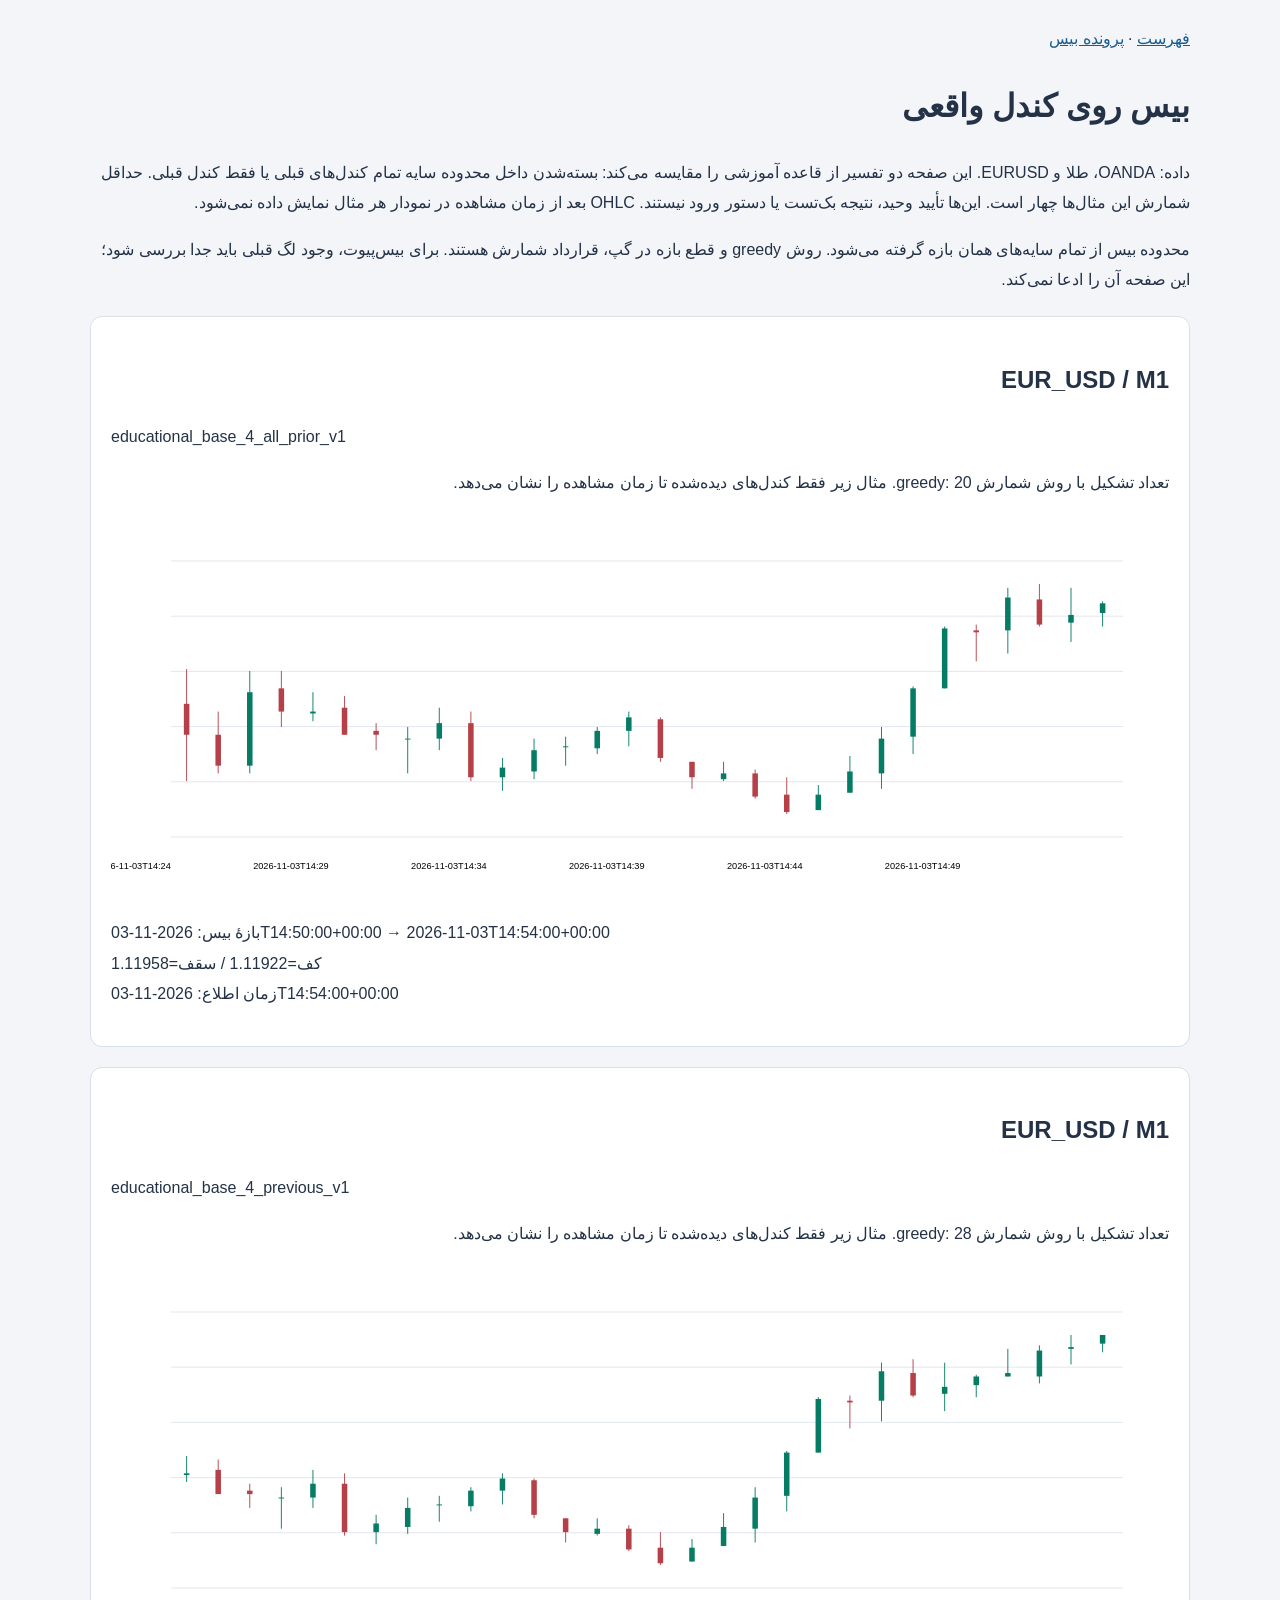
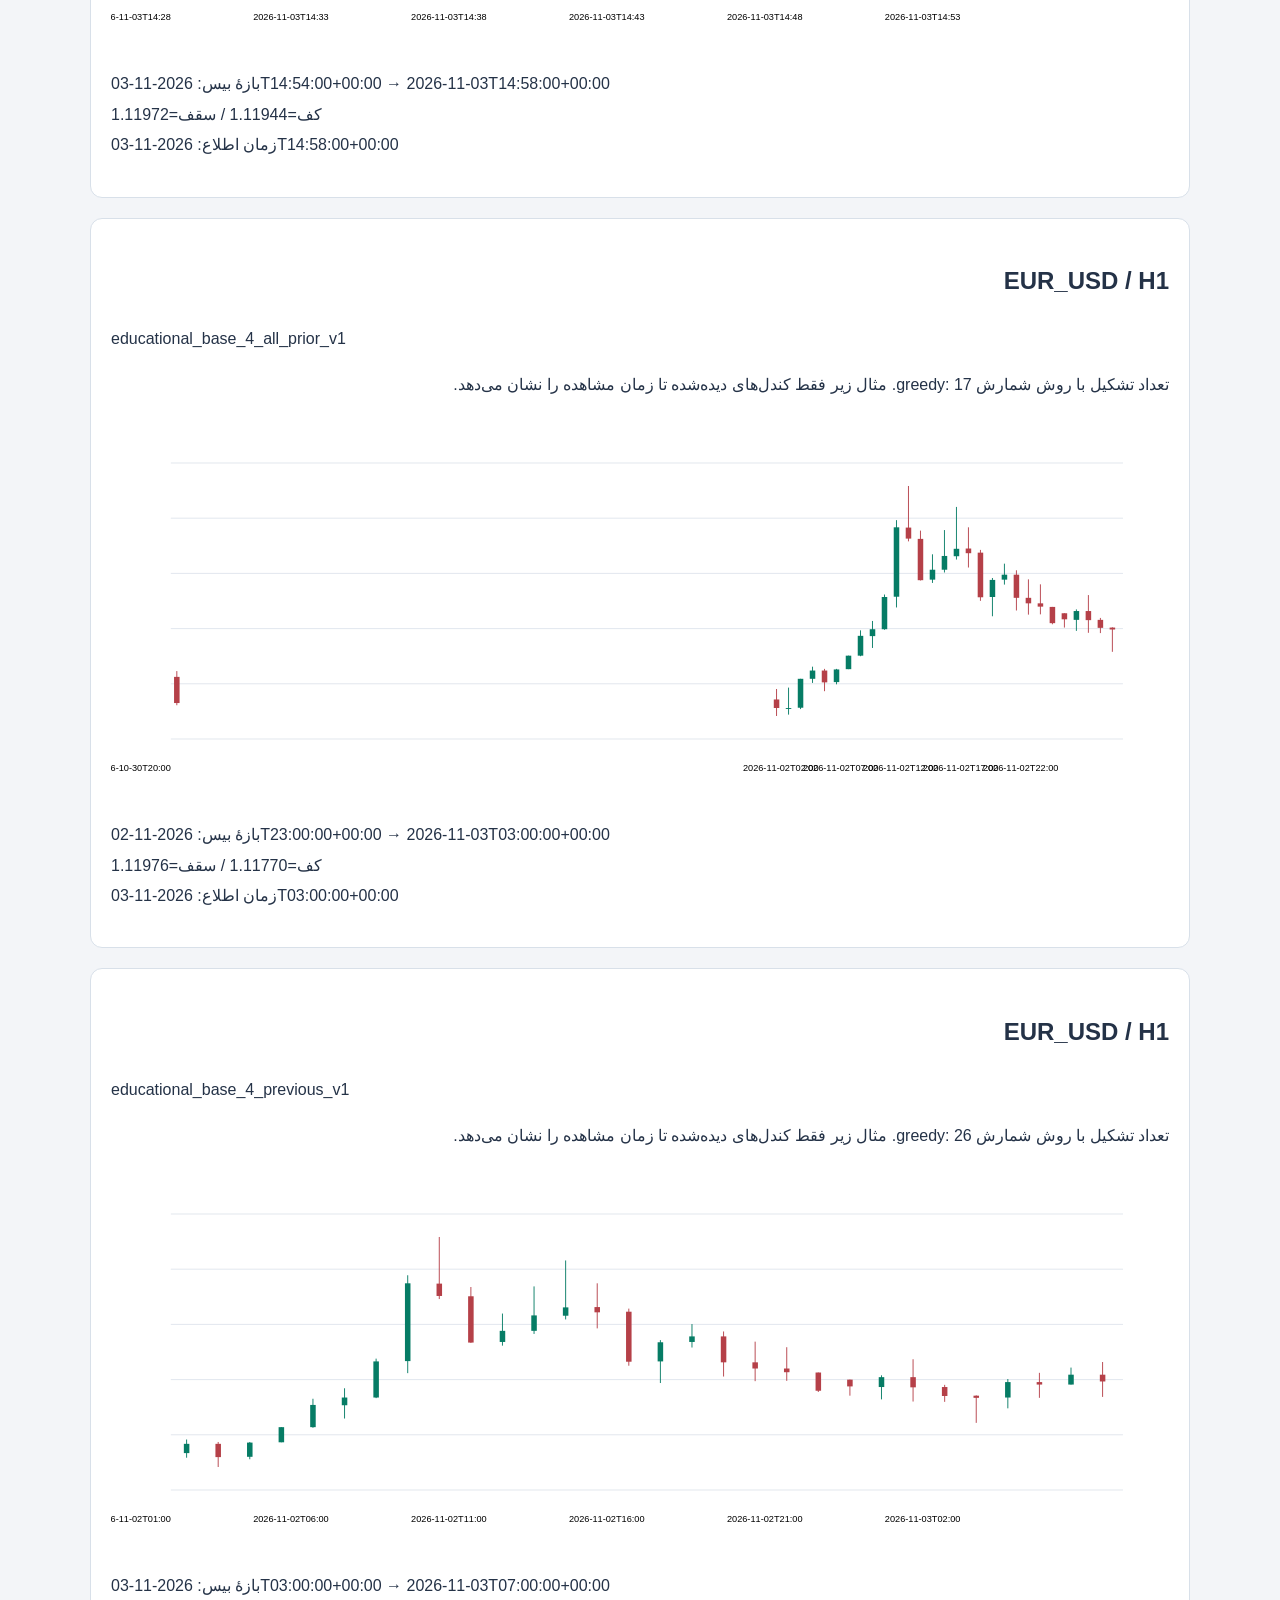
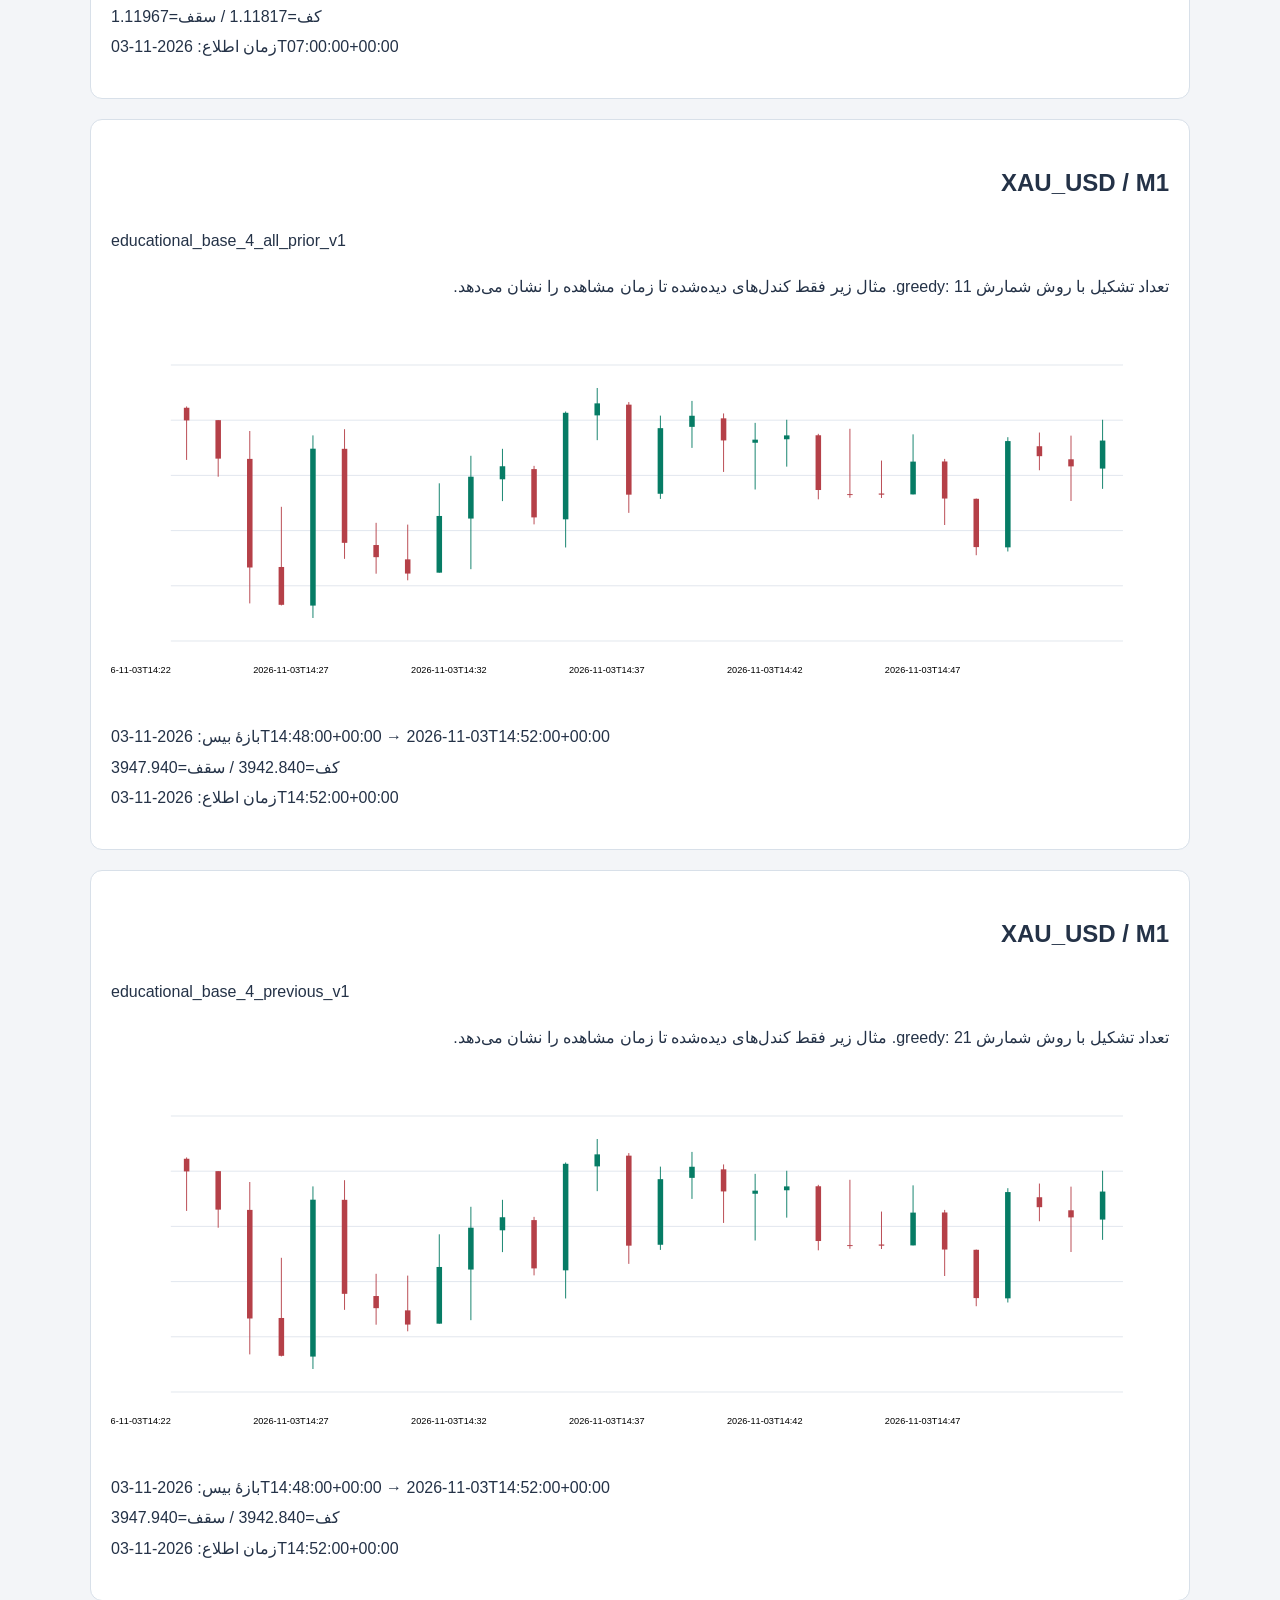
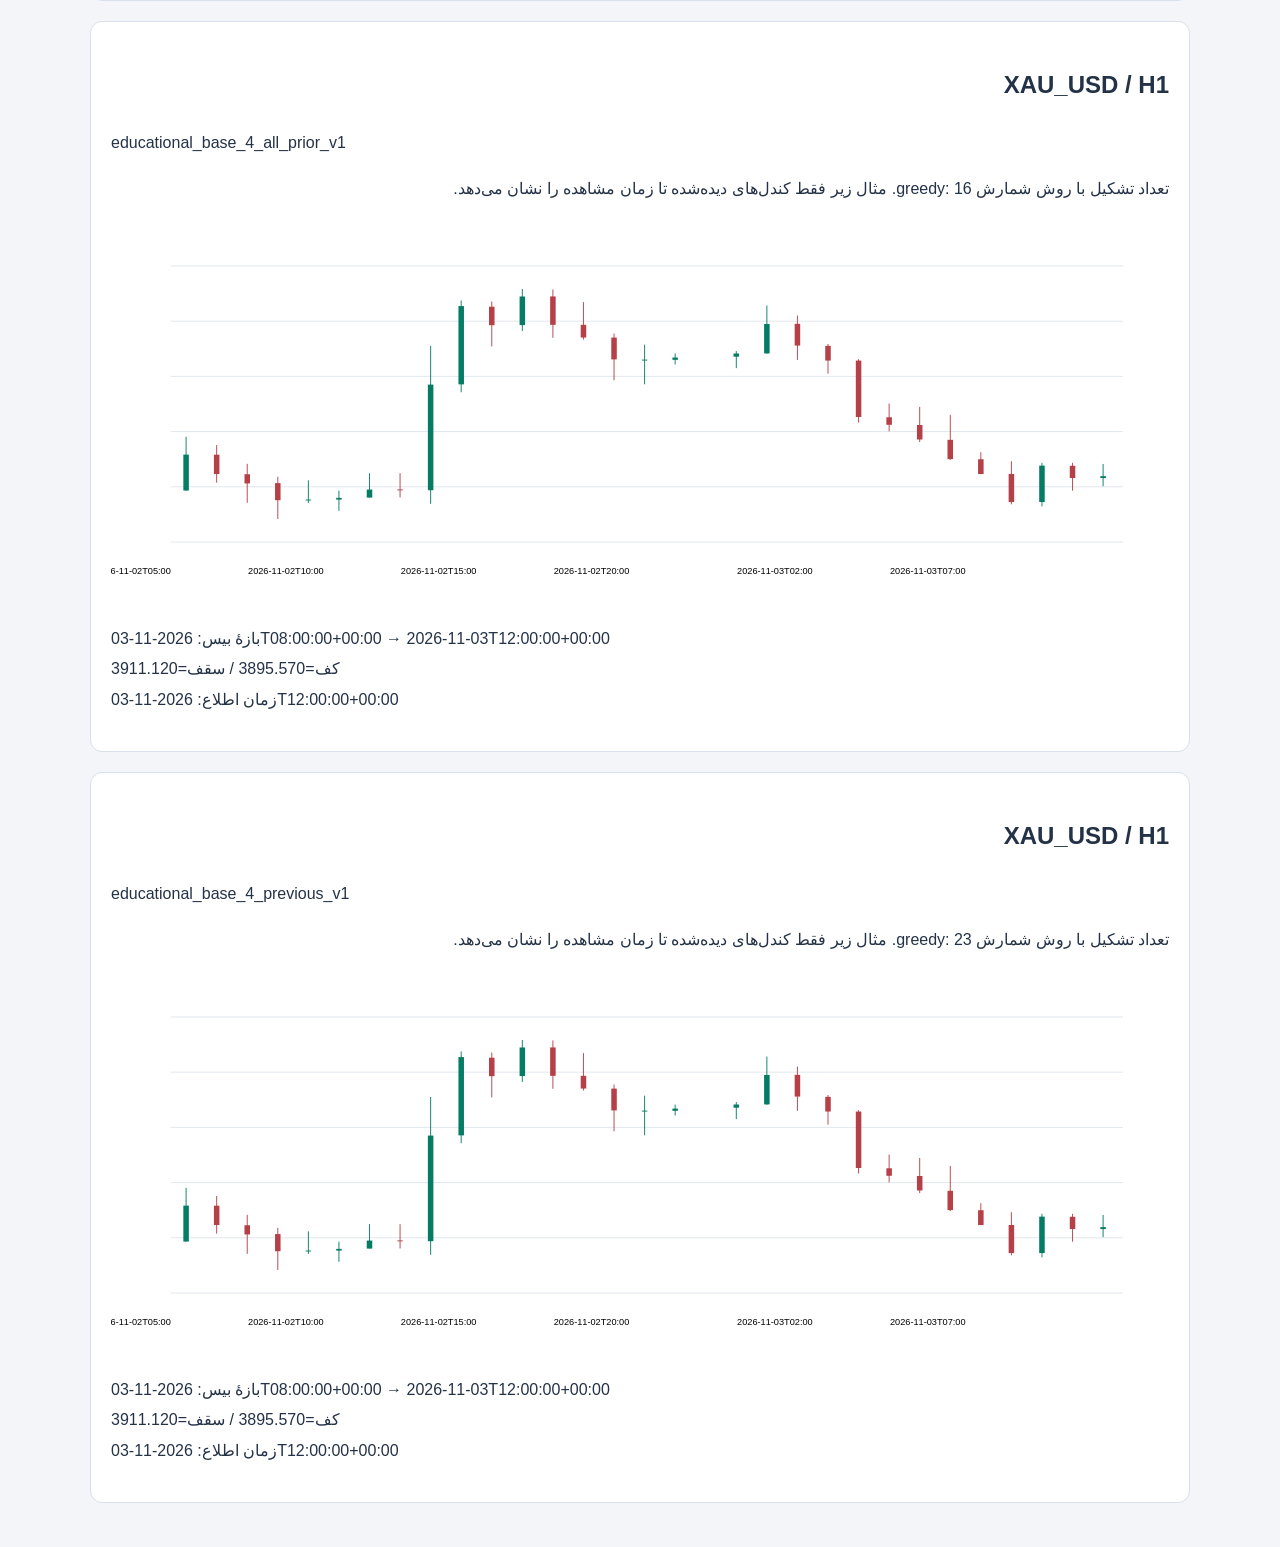
==== commit aac077b7: "Update review-v9 research review charts" ====
--- a/base-profiles.html
+++ b/base-profiles.html
@@ -1 +1 @@
-<!doctype html><html lang="fa" dir="rtl"><meta charset="utf-8"><meta name="viewport" content="width=device-width,initial-scale=1"><title>بیس — پروفایل‌های آموزشی روی بازار واقعی</title><style>body{font:16px/1.9 Tahoma,sans-serif;background:#f3f5f8;color:#243247;max-width:1100px;margin:auto;padding:24px}section{background:white;border:1px solid #d8e0e9;border-radius:12px;padding:20px;margin:20px 0}svg{width:100%;height:auto}a{color:#195d90}p{overflow-wrap:anywhere}</style><nav><a href="index.html">فهرست</a> · <a href="E59.html">پرونده بیس</a></nav><h1>بیس روی کندل واقعی</h1><p>داده: OANDA، طلا و EURUSD. این صفحه دو تفسیر از قاعده آموزشی را مقایسه می‌کند: بسته‌شدن داخل محدوده سایه تمام کندل‌های قبلی یا فقط کندل قبلی. حداقل شمارش این مثال‌ها چهار است. این‌ها تأیید وحید، نتیجه بک‌تست یا دستور ورود نیستند. OHLC بعد از زمان مشاهده در نمودار هر مثال نمایش داده نمی‌شود.</p><p>محدوده بیس از تمام سایه‌های همان بازه گرفته می‌شود. روش greedy و قطع بازه در گپ، قرارداد شمارش هستند. برای بیس‌پیوت، وجود لگ قبلی باید جدا بررسی شود؛ این صفحه آن را ادعا نمی‌کند.</p><section><h2>EUR_USD / M1</h2><p dir="ltr">educational_base_4_all_prior_v1</p><p>تعداد تشکیل با روش شمارش greedy: 20. مثال زیر فقط کندل‌های دیده‌شده تا زمان مشاهده را نشان می‌دهد.</p><svg xmlns="http://www.w3.org/2000/svg" viewBox="0 0 1150 410" role="img" aria-label="Real native candles with extreme and confirmation times"><line x1="65" x2="1100" y1="349.99999999999534" y2="349.99999999999534" stroke="#e0e5ed"/><text x="0" y="349.99999999999534" font-size="11">1.11827</text><line x1="65" x2="1100" y1="289.9999999999972" y2="289.9999999999972" stroke="#e0e5ed"/><text x="0" y="289.9999999999972" font-size="11">1.11856</text><line x1="65" x2="1100" y1="229.99999999999906" y2="229.99999999999906" stroke="#e0e5ed"/><text x="0" y="229.99999999999906" font-size="11">1.11884</text><line x1="65" x2="1100" y1="170.00000000000094" y2="170.00000000000094" stroke="#e0e5ed"/><text x="0" y="170.00000000000094" font-size="11">1.11913</text><line x1="65" x2="1100" y1="110.00000000000281" y2="110.00000000000281" stroke="#e0e5ed"/><text x="0" y="110.00000000000281" font-size="11">1.11941</text><line x1="65" x2="1100" y1="50.00000000000472" y2="50.00000000000472" stroke="#e0e5ed"/><text x="0" y="50.00000000000472" font-size="11">1.11970</text><g><title>2026-11-03T14:24:00+00:00 O=1.11896 H=1.11914 L=1.11856 C=1.11880</title><line x1="82.16666666666667" x2="82.16666666666667" y1="167.43697478991322" y2="289.2857142857143" stroke="#b54048"/><rect x="79.16666666666667" y="205.2521008403471" width="6" height="33.61344537813753" fill="#b54048"/></g><g><title>2026-11-03T14:25:00+00:00 O=1.11880 H=1.11892 L=1.11860 C=1.11864</title><line x1="116.50000000000001" x2="116.50000000000001" y1="213.65546218489314" y2="280.8823529411682" stroke="#b54048"/><rect x="113.50000000000001" y="238.86554621848464" width="6" height="33.613445378137584" fill="#b54048"/></g><g><title>2026-11-03T14:26:00+00:00 O=1.11864 H=1.11913 L=1.11860 C=1.11902</title><line x1="150.83333333333334" x2="150.83333333333334" y1="169.5378151260614" y2="280.8823529411682" stroke="#067c65"/><rect x="147.83333333333334" y="192.64705882355136" width="6" height="79.83193277307086" fill="#067c65"/></g><g><title>2026-11-03T14:27:00+00:00 O=1.11904 H=1.11913 L=1.11884 C=1.11892</title><line x1="185.16666666666669" x2="185.16666666666669" y1="169.5378151260614" y2="230.4621848739386" stroke="#b54048"/><rect x="182.16666666666669" y="188.44537815125503" width="6" height="25.21008403363811" fill="#b54048"/></g><g><title>2026-11-03T14:28:00+00:00 O=1.11891 H=1.11902 L=1.11887 C=1.11892</title><line x1="219.5" x2="219.5" y1="192.64705882355136" y2="224.15966386554072" stroke="#067c65"/><rect x="216.5" y="213.65546218489314" width="6" height="2.100840336101527" fill="#067c65"/></g><g><title>2026-11-03T14:29:00+00:00 O=1.11894 H=1.11900 L=1.11880 C=1.11880</title><line x1="253.83333333333331" x2="253.83333333333331" y1="196.84873949580106" y2="238.86554621848464" stroke="#b54048"/><rect x="250.83333333333331" y="209.4537815125968" width="6" height="29.411764705887833" fill="#b54048"/></g><g><title>2026-11-03T14:30:00+00:00 O=1.11882 H=1.11886 L=1.11872 C=1.11880</title><line x1="288.1666666666667" x2="288.1666666666667" y1="226.2605042016889" y2="255.67226890757675" stroke="#b54048"/><rect x="285.1666666666667" y="234.66386554623494" width="6" height="4.201680672249694" fill="#b54048"/></g><g><title>2026-11-03T14:31:00+00:00 O=1.11878 H=1.11884 L=1.11860 C=1.11878</title><line x1="322.5" x2="322.5" y1="230.4621848739386" y2="280.8823529411682" stroke="#067c65"/><rect x="319.5" y="243.06722689073433" width="6" height="1" fill="#067c65"/></g><g><title>2026-11-03T14:32:00+00:00 O=1.11878 H=1.11894 L=1.11872 C=1.11886</title><line x1="356.83333333333337" x2="356.83333333333337" y1="209.4537815125968" y2="255.67226890757675" stroke="#067c65"/><rect x="353.83333333333337" y="226.2605042016889" width="6" height="16.806722689045444" fill="#067c65"/></g><g><title>2026-11-03T14:33:00+00:00 O=1.11886 H=1.11892 L=1.11856 C=1.11858</title><line x1="391.16666666666663" x2="391.16666666666663" y1="213.65546218489314" y2="289.2857142857143" stroke="#b54048"/><rect x="388.16666666666663" y="226.2605042016889" width="6" height="58.82352941177572" fill="#b54048"/></g><g><title>2026-11-03T14:34:00+00:00 O=1.11858 H=1.11868 L=1.11851 C=1.11863</title><line x1="425.5" x2="425.5" y1="264.0756302521228" y2="299.7899159664085" stroke="#067c65"/><rect x="422.5" y="274.5798319327704" width="6" height="10.504201680694223" fill="#067c65"/></g><g><title>2026-11-03T14:35:00+00:00 O=1.11861 H=1.11878 L=1.11857 C=1.11872</title><line x1="459.8333333333333" x2="459.8333333333333" y1="243.06722689073433" y2="287.1848739495661" stroke="#067c65"/><rect x="456.8333333333333" y="255.67226890757675" width="6" height="23.109243697443304" fill="#067c65"/></g><g><title>2026-11-03T14:36:00+00:00 O=1.11874 H=1.11879 L=1.11864 C=1.11874</title><line x1="494.1666666666667" x2="494.1666666666667" y1="240.96638655463283" y2="272.4789915966222" stroke="#067c65"/><rect x="491.1666666666667" y="251.4705882352804" width="6" height="1" fill="#067c65"/></g><g><title>2026-11-03T14:37:00+00:00 O=1.11873 H=1.11884 L=1.11870 C=1.11882</title><line x1="528.5" x2="528.5" y1="230.4621848739386" y2="259.87394957982644" stroke="#067c65"/><rect x="525.5" y="234.66386554623494" width="6" height="18.90756302519361" fill="#067c65"/></g><g><title>2026-11-03T14:38:00+00:00 O=1.11882 H=1.11892 L=1.11874 C=1.11889</title><line x1="562.8333333333334" x2="562.8333333333334" y1="213.65546218489314" y2="251.4705882352804" stroke="#067c65"/><rect x="559.8333333333334" y="219.95798319329103" width="6" height="14.705882352943917" fill="#067c65"/></g><g><title>2026-11-03T14:39:00+00:00 O=1.11888 H=1.11889 L=1.11866 C=1.11868</title><line x1="597.1666666666667" x2="597.1666666666667" y1="219.95798319329103" y2="268.2773109243725" stroke="#b54048"/><rect x="594.1666666666667" y="222.05882352939255" width="6" height="42.01680672273022" fill="#b54048"/></g><g><title>2026-11-03T14:40:00+00:00 O=1.11866 H=1.11866 L=1.11852 C=1.11858</title><line x1="631.5" x2="631.5" y1="268.2773109243725" y2="297.68907563026033" stroke="#b54048"/><rect x="628.5" y="268.2773109243725" width="6" height="16.806722689092112" fill="#b54048"/></g><g><title>2026-11-03T14:41:00+00:00 O=1.11857 H=1.11866 L=1.11856 C=1.11860</title><line x1="665.8333333333333" x2="665.8333333333333" y1="268.2773109243725" y2="289.2857142857143" stroke="#067c65"/><rect x="662.8333333333333" y="280.8823529411682" width="6" height="6.302521008397889" fill="#067c65"/></g><g><title>2026-11-03T14:42:00+00:00 O=1.11860 H=1.11862 L=1.11847 C=1.11848</title><line x1="700.1666666666666" x2="700.1666666666666" y1="276.68067226891856" y2="308.1932773109079" stroke="#b54048"/><rect x="697.1666666666666" y="280.8823529411682" width="6" height="25.210084033638168" fill="#b54048"/></g><g><title>2026-11-03T14:43:00+00:00 O=1.11849 H=1.11858 L=1.11839 C=1.11840</title><line x1="734.5" x2="734.5" y1="285.0840336134646" y2="325.0" stroke="#b54048"/><rect x="731.5" y="303.9915966386582" width="6" height="18.90756302519361" fill="#b54048"/></g><g><title>2026-11-03T14:44:00+00:00 O=1.11841 H=1.11854 L=1.11841 C=1.11849</title><line x1="768.8333333333333" x2="768.8333333333333" y1="293.487394957964" y2="320.7983193277503" stroke="#067c65"/><rect x="765.8333333333333" y="303.9915966386582" width="6" height="16.806722689092055" fill="#067c65"/></g><g><title>2026-11-03T14:45:00+00:00 O=1.11850 H=1.11869 L=1.11850 C=1.11861</title><line x1="803.1666666666666" x2="803.1666666666666" y1="261.9747899159746" y2="301.89075630251" stroke="#067c65"/><rect x="800.1666666666666" y="278.78151260502005" width="6" height="23.109243697489944" fill="#067c65"/></g><g><title>2026-11-03T14:46:00+00:00 O=1.11860 H=1.11884 L=1.11852 C=1.11878</title><line x1="837.5" x2="837.5" y1="230.4621848739386" y2="297.68907563026033" stroke="#067c65"/><rect x="834.5" y="243.06722689073433" width="6" height="37.81512605043389" fill="#067c65"/></g><g><title>2026-11-03T14:47:00+00:00 O=1.11879 H=1.11905 L=1.11870 C=1.11904</title><line x1="871.8333333333334" x2="871.8333333333334" y1="186.34453781510686" y2="259.87394957982644" stroke="#067c65"/><rect x="868.8333333333334" y="188.44537815125503" width="6" height="52.521008403377806" fill="#067c65"/></g><g><title>2026-11-03T14:48:00+00:00 O=1.11904 H=1.11936 L=1.11904 C=1.11935</title><line x1="906.1666666666667" x2="906.1666666666667" y1="121.21848739497995" y2="188.44537815125503" stroke="#067c65"/><rect x="903.1666666666667" y="123.31932773108147" width="6" height="65.12605042017356" fill="#067c65"/></g><g><title>2026-11-03T14:49:00+00:00 O=1.11934 H=1.11937 L=1.11918 C=1.11933</title><line x1="940.5" x2="940.5" y1="119.11764705883178" y2="159.03361344536717" stroke="#b54048"/><rect x="937.5" y="125.42016806722967" width="6" height="2.100840336148167" fill="#b54048"/></g><g><title>2026-11-03T14:50:00+00:00 O=1.11934 H=1.11956 L=1.11922 C=1.11951</title><line x1="974.8333333333334" x2="974.8333333333334" y1="79.20168067224972" y2="150.63025210082114" stroke="#067c65"/><rect x="971.8333333333334" y="89.70588235294395" width="6" height="35.71428571428572" fill="#067c65"/></g><g><title>2026-11-03T14:51:00+00:00 O=1.11950 H=1.11958 L=1.11936 C=1.11937</title><line x1="1009.1666666666667" x2="1009.1666666666667" y1="75.0" y2="121.21848739497995" stroke="#b54048"/><rect x="1006.1666666666667" y="91.80672268909211" width="6" height="27.310924369739666" fill="#b54048"/></g><g><title>2026-11-03T14:52:00+00:00 O=1.11938 H=1.11956 L=1.11928 C=1.11942</title><line x1="1043.5" x2="1043.5" y1="79.20168067224972" y2="138.02521008402542" stroke="#067c65"/><rect x="1040.5" y="108.61344537813756" width="6" height="8.403361344546056" fill="#067c65"/></g><g><title>2026-11-03T14:53:00+00:00 O=1.11943 H=1.11949 L=1.11936 C=1.11948</title><line x1="1077.8333333333333" x2="1077.8333333333333" y1="93.90756302519367" y2="121.21848739497995" stroke="#067c65"/><rect x="1074.8333333333333" y="96.0084033613418" width="6" height="10.504201680694223" fill="#067c65"/></g><text x="65.0" y="385" font-size="10">2026-11-03T14:24</text><text x="236.66666666666666" y="385" font-size="10">2026-11-03T14:29</text><text x="408.3333333333333" y="385" font-size="10">2026-11-03T14:34</text><text x="580.0" y="385" font-size="10">2026-11-03T14:39</text><text x="751.6666666666666" y="385" font-size="10">2026-11-03T14:44</text><text x="923.3333333333334" y="385" font-size="10">2026-11-03T14:49</text></svg><p dir="ltr">Base interval: 2026-11-03T14:50:00+00:00 → 2026-11-03T14:54:00+00:00<br>Low=1.11922 / High=1.11958<br>Available at: 2026-11-03T14:54:00+00:00</p></section><section><h2>EUR_USD / M1</h2><p dir="ltr">educational_base_4_previous_v1</p><p>تعداد تشکیل با روش شمارش greedy: 28. مثال زیر فقط کندل‌های دیده‌شده تا زمان مشاهده را نشان می‌دهد.</p><svg xmlns="http://www.w3.org/2000/svg" viewBox="0 0 1150 410" role="img" aria-label="Real native candles with extreme and confirmation times"><line x1="65" x2="1100" y1="349.9999999999875" y2="349.9999999999875" stroke="#e0e5ed"/><text x="0" y="349.9999999999875" font-size="11">1.11826</text><line x1="65" x2="1100" y1="289.9999999999758" y2="289.9999999999758" stroke="#e0e5ed"/><text x="0" y="289.9999999999758" font-size="11">1.11858</text><line x1="65" x2="1100" y1="230.00000000000585" y2="230.00000000000585" stroke="#e0e5ed"/><text x="0" y="230.00000000000585" font-size="11">1.11890</text><line x1="65" x2="1100" y1="169.99999999999415" y2="169.99999999999415" stroke="#e0e5ed"/><text x="0" y="169.99999999999415" font-size="11">1.11921</text><line x1="65" x2="1100" y1="109.99999999998246" y2="109.99999999998246" stroke="#e0e5ed"/><text x="0" y="109.99999999998246" font-size="11">1.11953</text><line x1="65" x2="1100" y1="49.99999999997078" y2="49.99999999997078" stroke="#e0e5ed"/><text x="0" y="49.99999999997078" font-size="11">1.11985</text><g><title>2026-11-03T14:28:00+00:00 O=1.11891 H=1.11902 L=1.11887 C=1.11892</title><line x1="82.16666666666667" x2="82.16666666666667" y1="206.578947368443" y2="234.77443609022242" stroke="#067c65"/><rect x="79.16666666666667" y="225.3759398496432" width="6" height="1.879699248090816" fill="#067c65"/></g><g><title>2026-11-03T14:29:00+00:00 O=1.11894 H=1.11900 L=1.11880 C=1.11880</title><line x1="116.50000000000001" x2="116.50000000000001" y1="210.33834586466637" y2="247.93233082706672" stroke="#b54048"/><rect x="113.50000000000001" y="221.61654135337812" width="6" height="26.315789473688596" fill="#b54048"/></g><g><title>2026-11-03T14:30:00+00:00 O=1.11882 H=1.11886 L=1.11872 C=1.11880</title><line x1="150.83333333333334" x2="150.83333333333334" y1="236.65413533835496" y2="262.9699248120436" stroke="#b54048"/><rect x="147.83333333333334" y="244.1729323308434" width="6" height="3.7593984962233264" fill="#b54048"/></g><g><title>2026-11-03T14:31:00+00:00 O=1.11878 H=1.11884 L=1.11860 C=1.11878</title><line x1="185.16666666666669" x2="185.16666666666669" y1="240.4135338345783" y2="285.5263157894671" stroke="#067c65"/><rect x="182.16666666666669" y="251.69172932329008" width="6" height="1" fill="#067c65"/></g><g><title>2026-11-03T14:32:00+00:00 O=1.11878 H=1.11894 L=1.11872 C=1.11886</title><line x1="219.5" x2="219.5" y1="221.61654135337812" y2="262.9699248120436" stroke="#067c65"/><rect x="216.5" y="236.65413533835496" width="6" height="15.037593984935114" fill="#067c65"/></g><g><title>2026-11-03T14:33:00+00:00 O=1.11886 H=1.11892 L=1.11856 C=1.11858</title><line x1="253.83333333333331" x2="253.83333333333331" y1="225.3759398496432" y2="293.0451127819555" stroke="#b54048"/><rect x="250.83333333333331" y="236.65413533835496" width="6" height="52.63157894737722" fill="#b54048"/></g><g><title>2026-11-03T14:34:00+00:00 O=1.11858 H=1.11868 L=1.11851 C=1.11863</title><line x1="288.1666666666667" x2="288.1666666666667" y1="270.48872180453196" y2="302.4436090225765" stroke="#067c65"/><rect x="285.1666666666667" y="279.88721804511124" width="6" height="9.398496240620943" fill="#067c65"/></g><g><title>2026-11-03T14:35:00+00:00 O=1.11861 H=1.11878 L=1.11857 C=1.11872</title><line x1="322.5" x2="322.5" y1="251.69172932329008" y2="291.16541353382297" stroke="#067c65"/><rect x="319.5" y="262.9699248120436" width="6" height="20.67669172929095" fill="#067c65"/></g><g><title>2026-11-03T14:36:00+00:00 O=1.11874 H=1.11879 L=1.11864 C=1.11874</title><line x1="356.83333333333337" x2="356.83333333333337" y1="249.8120300751993" y2="278.0075187969787" stroke="#067c65"/><rect x="353.83333333333337" y="259.21052631577845" width="6" height="1" fill="#067c65"/></g><g><title>2026-11-03T14:37:00+00:00 O=1.11873 H=1.11884 L=1.11870 C=1.11882</title><line x1="391.16666666666663" x2="391.16666666666663" y1="240.4135338345783" y2="266.7293233082669" stroke="#067c65"/><rect x="388.16666666666663" y="244.1729323308434" width="6" height="16.917293233067625" fill="#067c65"/></g><g><title>2026-11-03T14:38:00+00:00 O=1.11882 H=1.11892 L=1.11874 C=1.11889</title><line x1="425.5" x2="425.5" y1="225.3759398496432" y2="259.21052631577845" stroke="#067c65"/><rect x="422.5" y="231.01503759399907" width="6" height="13.157894736844327" fill="#067c65"/></g><g><title>2026-11-03T14:39:00+00:00 O=1.11888 H=1.11889 L=1.11866 C=1.11868</title><line x1="459.8333333333333" x2="459.8333333333333" y1="231.01503759399907" y2="274.2481203007553" stroke="#b54048"/><rect x="456.8333333333333" y="232.8947368420899" width="6" height="37.59398496244205" fill="#b54048"/></g><g><title>2026-11-03T14:40:00+00:00 O=1.11866 H=1.11866 L=1.11852 C=1.11858</title><line x1="494.1666666666667" x2="494.1666666666667" y1="274.2481203007553" y2="300.5639097744439" stroke="#b54048"/><rect x="491.1666666666667" y="274.2481203007553" width="6" height="15.037593984976866" fill="#b54048"/></g><g><title>2026-11-03T14:41:00+00:00 O=1.11857 H=1.11866 L=1.11856 C=1.11860</title><line x1="528.5" x2="528.5" y1="274.2481203007553" y2="293.0451127819555" stroke="#067c65"/><rect x="525.5" y="285.5263157894671" width="6" height="5.639097744355865" fill="#067c65"/></g><g><title>2026-11-03T14:42:00+00:00 O=1.11860 H=1.11862 L=1.11847 C=1.11848</title><line x1="562.8333333333334" x2="562.8333333333334" y1="281.76691729324375" y2="309.96240601502313" stroke="#b54048"/><rect x="559.8333333333334" y="285.5263157894671" width="6" height="22.55639097746524" fill="#b54048"/></g><g><title>2026-11-03T14:43:00+00:00 O=1.11849 H=1.11858 L=1.11839 C=1.11840</title><line x1="597.1666666666667" x2="597.1666666666667" y1="289.2857142857322" y2="325.0" stroke="#b54048"/><rect x="594.1666666666667" y="306.20300751879984" width="6" height="16.917293233067596" fill="#b54048"/></g><g><title>2026-11-03T14:44:00+00:00 O=1.11841 H=1.11854 L=1.11841 C=1.11849</title><line x1="631.5" x2="631.5" y1="296.80451127817884" y2="321.24060150377665" stroke="#067c65"/><rect x="628.5" y="306.20300751879984" width="6" height="15.037593984976809" fill="#067c65"/></g><g><title>2026-11-03T14:45:00+00:00 O=1.11850 H=1.11869 L=1.11850 C=1.11861</title><line x1="665.8333333333333" x2="665.8333333333333" y1="268.60902255639945" y2="304.32330827066727" stroke="#067c65"/><rect x="662.8333333333333" y="283.64661654133454" width="6" height="20.67669172933273" fill="#067c65"/></g><g><title>2026-11-03T14:46:00+00:00 O=1.11860 H=1.11884 L=1.11852 C=1.11878</title><line x1="700.1666666666666" x2="700.1666666666666" y1="240.4135338345783" y2="300.5639097744439" stroke="#067c65"/><rect x="697.1666666666666" y="251.69172932329008" width="6" height="33.83458646617703" fill="#067c65"/></g><g><title>2026-11-03T14:47:00+00:00 O=1.11879 H=1.11905 L=1.11870 C=1.11904</title><line x1="734.5" x2="734.5" y1="200.9398496240454" y2="266.7293233082669" stroke="#067c65"/><rect x="731.5" y="202.81954887217793" width="6" height="46.992481203021356" fill="#067c65"/></g><g><title>2026-11-03T14:48:00+00:00 O=1.11904 H=1.11936 L=1.11904 C=1.11935</title><line x1="768.8333333333333" x2="768.8333333333333" y1="142.66917293235406" y2="202.81954887217793" stroke="#067c65"/><rect x="765.8333333333333" y="144.54887218044487" width="6" height="58.27067669173306" fill="#067c65"/></g><g><title>2026-11-03T14:49:00+00:00 O=1.11934 H=1.11937 L=1.11918 C=1.11933</title><line x1="803.1666666666666" x2="803.1666666666666" y1="140.7894736842215" y2="176.50375939848934" stroke="#b54048"/><rect x="800.1666666666666" y="146.42857142857738" width="6" height="1.879699248132539" fill="#b54048"/></g><g><title>2026-11-03T14:50:00+00:00 O=1.11934 H=1.11956 L=1.11922 C=1.11951</title><line x1="837.5" x2="837.5" y1="105.07518796991192" y2="168.9849624060009" stroke="#067c65"/><rect x="834.5" y="114.47368421053292" width="6" height="31.954887218044462" fill="#067c65"/></g><g><title>2026-11-03T14:51:00+00:00 O=1.11950 H=1.11958 L=1.11936 C=1.11937</title><line x1="871.8333333333334" x2="871.8333333333334" y1="101.3157894736886" y2="142.66917293235406" stroke="#b54048"/><rect x="868.8333333333334" y="116.35338345866543" width="6" height="24.436090225556057" fill="#b54048"/></g><g><title>2026-11-03T14:52:00+00:00 O=1.11938 H=1.11956 L=1.11928 C=1.11942</title><line x1="906.1666666666667" x2="906.1666666666667" y1="105.07518796991192" y2="157.70676691728914" stroke="#067c65"/><rect x="903.1666666666667" y="131.39097744360055" width="6" height="7.518796992488404" fill="#067c65"/></g><g><title>2026-11-03T14:53:00+00:00 O=1.11943 H=1.11949 L=1.11936 C=1.11948</title><line x1="940.5" x2="940.5" y1="118.23308270675625" y2="142.66917293235406" stroke="#067c65"/><rect x="937.5" y="120.11278195488879" width="6" height="9.398496240620943" fill="#067c65"/></g><g><title>2026-11-03T14:54:00+00:00 O=1.11948 H=1.11964 L=1.11948 C=1.11950</title><line x1="974.8333333333334" x2="974.8333333333334" y1="90.03759398497687" y2="120.11278195488879" stroke="#067c65"/><rect x="971.8333333333334" y="116.35338345866543" width="6" height="3.759398496223355" fill="#067c65"/></g><g><title>2026-11-03T14:55:00+00:00 O=1.11948 H=1.11966 L=1.11944 C=1.11963</title><line x1="1009.1666666666667" x2="1009.1666666666667" y1="86.27819548871173" y2="127.63157894737719" stroke="#067c65"/><rect x="1006.1666666666667" y="91.91729323310938" width="6" height="28.195488721779412" fill="#067c65"/></g><g><title>2026-11-03T14:56:00+00:00 O=1.11964 H=1.11972 L=1.11955 C=1.11965</title><line x1="1043.5" x2="1043.5" y1="75.0" y2="106.95488721804449" stroke="#067c65"/><rect x="1040.5" y="88.1578947368443" width="6" height="1.8796992481325674" fill="#067c65"/></g><g><title>2026-11-03T14:57:00+00:00 O=1.11967 H=1.11972 L=1.11962 C=1.11972</title><line x1="1077.8333333333333" x2="1077.8333333333333" y1="75.0" y2="93.79699248120016" stroke="#067c65"/><rect x="1074.8333333333333" y="75.0" width="6" height="9.398496240620943" fill="#067c65"/></g><text x="65.0" y="385" font-size="10">2026-11-03T14:28</text><text x="236.66666666666666" y="385" font-size="10">2026-11-03T14:33</text><text x="408.3333333333333" y="385" font-size="10">2026-11-03T14:38</text><text x="580.0" y="385" font-size="10">2026-11-03T14:43</text><text x="751.6666666666666" y="385" font-size="10">2026-11-03T14:48</text><text x="923.3333333333334" y="385" font-size="10">2026-11-03T14:53</text></svg><p dir="ltr">Base interval: 2026-11-03T14:54:00+00:00 → 2026-11-03T14:58:00+00:00<br>Low=1.11944 / High=1.11972<br>Available at: 2026-11-03T14:58:00+00:00</p></section><section><h2>EUR_USD / H1</h2><p dir="ltr">educational_base_4_all_prior_v1</p><p>تعداد تشکیل با روش شمارش greedy: 17. مثال زیر فقط کندل‌های دیده‌شده تا زمان مشاهده را نشان می‌دهد.</p><svg xmlns="http://www.w3.org/2000/svg" viewBox="0 0 1150 410" role="img" aria-label="Real native candles with extreme and confirmation times"><line x1="65" x2="1100" y1="349.9999999999973" y2="349.9999999999973" stroke="#e0e5ed"/><text x="0" y="349.9999999999973" font-size="11">1.11454</text><line x1="65" x2="1100" y1="289.99999999999443" y2="289.99999999999443" stroke="#e0e5ed"/><text x="0" y="289.99999999999443" font-size="11">1.11654</text><line x1="65" x2="1100" y1="229.99999999999812" y2="229.99999999999812" stroke="#e0e5ed"/><text x="0" y="229.99999999999812" font-size="11">1.11854</text><line x1="65" x2="1100" y1="169.9999999999952" y2="169.9999999999952" stroke="#e0e5ed"/><text x="0" y="169.9999999999952" font-size="11">1.12055</text><line x1="65" x2="1100" y1="109.99999999999892" y2="109.99999999999892" stroke="#e0e5ed"/><text x="0" y="109.99999999999892" font-size="11">1.12255</text><line x1="65" x2="1100" y1="49.99999999999602" y2="49.99999999999602" stroke="#e0e5ed"/><text x="0" y="49.99999999999602" font-size="11">1.12456</text><g><title>2026-10-30T20:00:00+00:00 O=1.11679 H=1.11700 L=1.11576 C=1.11584</title><line x1="71.51898734177215" x2="71.51898734177215" y1="276.197604790419" y2="313.3233532934099" stroke="#b54048"/><rect x="68.51898734177215" y="282.48502994012085" width="6" height="28.443113772455035" fill="#b54048"/></g><g><title>2026-11-01T22:00:00+00:00 O=1.11597 H=1.11635 L=1.11537 C=1.11566</title><line x1="723.4177215189874" x2="723.4177215189874" y1="295.6586826347314" y2="325.0" stroke="#b54048"/><rect x="720.4177215189874" y="307.0359281437147" width="6" height="9.281437125742741" fill="#b54048"/></g><g><title>2026-11-01T23:00:00+00:00 O=1.11566 H=1.11640 L=1.11542 C=1.11566</title><line x1="736.4556962025316" x2="736.4556962025316" y1="294.1616766467043" y2="323.5029940119729" stroke="#067c65"/><rect x="733.4556962025316" y="316.31736526945747" width="6" height="1" fill="#067c65"/></g><g><title>2026-11-02T00:00:00+00:00 O=1.11567 H=1.11672 L=1.11562 C=1.11672</title><line x1="749.493670886076" x2="749.493670886076" y1="284.5808383233548" y2="317.5149700598778" stroke="#067c65"/><rect x="746.493670886076" y="284.5808383233548" width="6" height="31.43712574850258" fill="#067c65"/></g><g><title>2026-11-02T01:00:00+00:00 O=1.11672 H=1.11716 L=1.11657 C=1.11702</title><line x1="762.5316455696202" x2="762.5316455696202" y1="271.4071856287443" y2="289.0718562874228" stroke="#067c65"/><rect x="759.5316455696202" y="275.59880239521215" width="6" height="8.982035928142636" fill="#067c65"/></g><g><title>2026-11-02T02:00:00+00:00 O=1.11702 H=1.11708 L=1.11627 C=1.11659</title><line x1="775.5696202531647" x2="775.5696202531647" y1="273.8023952095783" y2="298.05389221556544" stroke="#b54048"/><rect x="772.5696202531647" y="275.59880239521215" width="6" height="12.874251497003797" fill="#b54048"/></g><g><title>2026-11-02T03:00:00+00:00 O=1.11660 H=1.11708 L=1.11652 C=1.11706</title><line x1="788.6075949367089" x2="788.6075949367089" y1="273.8023952095783" y2="290.5688622754499" stroke="#067c65"/><rect x="785.6075949367089" y="274.40119760479183" width="6" height="13.772455089817356" fill="#067c65"/></g><g><title>2026-11-02T04:00:00+00:00 O=1.11707 H=1.11756 L=1.11707 C=1.11756</title><line x1="801.6455696202531" x2="801.6455696202531" y1="259.43113772454745" y2="274.101796407185" stroke="#067c65"/><rect x="798.6455696202531" y="259.43113772454745" width="6" height="14.670658682637566" fill="#067c65"/></g><g><title>2026-11-02T05:00:00+00:00 O=1.11756 H=1.11848 L=1.11754 C=1.11828</title><line x1="814.6835443037974" x2="814.6835443037974" y1="231.88622754491269" y2="260.0299401197609" stroke="#067c65"/><rect x="811.6835443037974" y="237.87425149700775" width="6" height="21.556886227539707" fill="#067c65"/></g><g><title>2026-11-02T06:00:00+00:00 O=1.11827 H=1.11882 L=1.11784 C=1.11852</title><line x1="827.7215189873418" x2="827.7215189873418" y1="221.7065868263497" y2="251.0479041916183" stroke="#067c65"/><rect x="824.7215189873418" y="230.68862275449231" width="6" height="7.485029940115538" fill="#067c65"/></g><g><title>2026-11-02T07:00:00+00:00 O=1.11852 H=1.11978 L=1.11850 C=1.11969</title><line x1="840.7594936708861" x2="840.7594936708861" y1="192.96407185628792" y2="231.28742514969917" stroke="#067c65"/><rect x="837.7594936708861" y="195.65868263472873" width="6" height="35.02994011976358" fill="#067c65"/></g><g><title>2026-11-02T08:00:00+00:00 O=1.11970 H=1.12248 L=1.11931 C=1.12222</title><line x1="853.7974683544304" x2="853.7974683544304" y1="112.12574850299754" y2="207.03592814371206" stroke="#067c65"/><rect x="850.7974683544304" y="119.91017964071983" width="6" height="75.4491017964088" fill="#067c65"/></g><g><title>2026-11-02T09:00:00+00:00 O=1.12221 H=1.12372 L=1.12171 C=1.12181</title><line x1="866.8354430379746" x2="866.8354430379746" y1="75.0" y2="135.17964071856431" stroke="#b54048"/><rect x="863.8354430379746" y="120.20958083832659" width="6" height="11.976047904190182" fill="#b54048"/></g><g><title>2026-11-02T10:00:00+00:00 O=1.12180 H=1.12210 L=1.12029 C=1.12030</title><line x1="879.873417721519" x2="879.873417721519" y1="123.50299401197424" y2="177.69461077844343" stroke="#b54048"/><rect x="876.873417721519" y="132.48502994012352" width="6" height="44.91017964071318" fill="#b54048"/></g><g><title>2026-11-02T11:00:00+00:00 O=1.12032 H=1.12124 L=1.12020 C=1.12068</title><line x1="892.9113924050633" x2="892.9113924050633" y1="149.25149700598843" y2="180.38922155688425" stroke="#067c65"/><rect x="889.9113924050633" y="166.01796407186" width="6" height="10.778443113769839" fill="#067c65"/></g><g><title>2026-11-02T12:00:00+00:00 O=1.12068 H=1.12212 L=1.12058 C=1.12118</title><line x1="905.9493670886077" x2="905.9493670886077" y1="122.90419161676738" y2="169.01197604790755" stroke="#067c65"/><rect x="902.9493670886077" y="151.04790419161566" width="6" height="14.97005988024435" fill="#067c65"/></g><g><title>2026-11-02T13:00:00+00:00 O=1.12117 H=1.12296 L=1.12105 C=1.12144</title><line x1="918.9873417721519" x2="918.9873417721519" y1="97.75449101796664" y2="154.9401197604768" stroke="#067c65"/><rect x="915.9873417721519" y="143.26347305389336" width="6" height="8.08383233532902" fill="#067c65"/></g><g><title>2026-11-02T14:00:00+00:00 O=1.12145 H=1.12222 L=1.12076 C=1.12128</title><line x1="932.0253164556962" x2="932.0253164556962" y1="119.91017964071983" y2="163.62275449101932" stroke="#b54048"/><rect x="929.0253164556962" y="142.9640718562866" width="6" height="5.089820359281504" fill="#b54048"/></g><g><title>2026-11-02T15:00:00+00:00 O=1.12130 H=1.12140 L=1.11955 C=1.11968</title><line x1="945.0632911392405" x2="945.0632911392405" y1="144.46107784431368" y2="199.85029940119662" stroke="#b54048"/><rect x="942.0632911392405" y="147.45508982036125" width="6" height="48.50299401197421" fill="#b54048"/></g><g><title>2026-11-02T16:00:00+00:00 O=1.11969 H=1.12038 L=1.11899 C=1.12031</title><line x1="958.1012658227849" x2="958.1012658227849" y1="175.00000000000264" y2="216.6167664670682" stroke="#067c65"/><rect x="955.1012658227849" y="177.0958083832366" width="6" height="18.562874251492133" fill="#067c65"/></g><g><title>2026-11-02T17:00:00+00:00 O=1.12032 H=1.12090 L=1.12014 C=1.12050</title><line x1="971.1392405063291" x2="971.1392405063291" y1="159.43113772455143" y2="182.1856287425181" stroke="#067c65"/><rect x="968.1392405063291" y="171.40718562874162" width="6" height="5.389221556888231" fill="#067c65"/></g><g><title>2026-11-02T18:00:00+00:00 O=1.12050 H=1.12066 L=1.11920 C=1.11966</title><line x1="984.1772151898733" x2="984.1772151898733" y1="166.61676646706687" y2="210.32934131736636" stroke="#b54048"/><rect x="981.1772151898733" y="171.40718562874162" width="6" height="25.149700598800734" fill="#b54048"/></g><g><title>2026-11-02T19:00:00+00:00 O=1.11966 H=1.12033 L=1.11905 C=1.11946</title><line x1="997.2151898734177" x2="997.2151898734177" y1="176.49700598802312" y2="214.82035928143435" stroke="#b54048"/><rect x="994.2151898734177" y="196.55688622754235" width="6" height="5.988023952101713" fill="#b54048"/></g><g><title>2026-11-02T20:00:00+00:00 O=1.11946 H=1.12015 L=1.11906 C=1.11934</title><line x1="1010.253164556962" x2="1010.253164556962" y1="181.88622754491135" y2="214.52095808383424" stroke="#b54048"/><rect x="1007.253164556962" y="202.54491017964406" width="6" height="3.5928143712544056" fill="#b54048"/></g><g><title>2026-11-02T21:00:00+00:00 O=1.11933 H=1.11933 L=1.11870 C=1.11874</title><line x1="1023.2911392405063" x2="1023.2911392405063" y1="206.43712574850522" y2="225.29940119760408" stroke="#b54048"/><rect x="1020.2911392405063" y="206.43712574850522" width="6" height="17.664670658678546" fill="#b54048"/></g><g><title>2026-11-02T22:00:00+00:00 O=1.11910 H=1.11910 L=1.11858 C=1.11888</title><line x1="1036.3291139240505" x2="1036.3291139240505" y1="213.3233532934139" y2="228.89221556886514" stroke="#b54048"/><rect x="1033.3291139240505" y="213.3233532934139" width="6" height="6.586826347301951" fill="#b54048"/></g><g><title>2026-11-02T23:00:00+00:00 O=1.11886 H=1.11924 L=1.11846 C=1.11918</title><line x1="1049.3670886075947" x2="1049.3670886075947" y1="209.131736526946" y2="232.48502994011955" stroke="#067c65"/><rect x="1046.3670886075947" y="210.92814371257322" width="6" height="9.580838323356147" fill="#067c65"/></g><g><title>2026-11-03T00:00:00+00:00 O=1.11918 H=1.11976 L=1.11839 C=1.11885</title><line x1="1062.4050632911394" x2="1062.4050632911394" y1="193.56287425149478" y2="234.58083832335348" stroke="#b54048"/><rect x="1059.4050632911394" y="210.92814371257322" width="6" height="9.880239520962874" fill="#b54048"/></g><g><title>2026-11-03T01:00:00+00:00 O=1.11886 H=1.11893 L=1.11838 C=1.11857</title><line x1="1075.4430379746836" x2="1075.4430379746836" y1="218.4131736526954" y2="234.88023952096023" stroke="#b54048"/><rect x="1072.4430379746836" y="220.50898203592936" width="6" height="8.68263473053588" fill="#b54048"/></g><g><title>2026-11-03T02:00:00+00:00 O=1.11858 H=1.11859 L=1.11770 C=1.11851</title><line x1="1088.4810126582279" x2="1088.4810126582279" y1="228.59281437125838" y2="255.2395209580862" stroke="#b54048"/><rect x="1085.4810126582279" y="228.89221556886514" width="6" height="2.09580838323393" fill="#b54048"/></g><text x="65.0" y="385" font-size="10">2026-10-30T20:00</text><text x="769.0506329113924" y="385" font-size="10">2026-11-02T02:00</text><text x="834.2405063291139" y="385" font-size="10">2026-11-02T07:00</text><text x="899.4303797468355" y="385" font-size="10">2026-11-02T12:00</text><text x="964.620253164557" y="385" font-size="10">2026-11-02T17:00</text><text x="1029.8101265822784" y="385" font-size="10">2026-11-02T22:00</text></svg><p dir="ltr">Base interval: 2026-11-02T23:00:00+00:00 → 2026-11-03T03:00:00+00:00<br>Low=1.11770 / High=1.11976<br>Available at: 2026-11-03T03:00:00+00:00</p></section><section><h2>EUR_USD / H1</h2><p dir="ltr">educational_base_4_previous_v1</p><p>تعداد تشکیل با روش شمارش greedy: 26. مثال زیر فقط کندل‌های دیده‌شده تا زمان مشاهده را نشان می‌دهد.</p><svg xmlns="http://www.w3.org/2000/svg" viewBox="0 0 1150 410" role="img" aria-label="Real native candles with extreme and confirmation times"><line x1="65" x2="1100" y1="350.0" y2="350.0" stroke="#e0e5ed"/><text x="0" y="350.0" font-size="11">1.11553</text><line x1="65" x2="1100" y1="290.00000000000296" y2="290.00000000000296" stroke="#e0e5ed"/><text x="0" y="290.00000000000296" font-size="11">1.11731</text><line x1="65" x2="1100" y1="229.99999999999852" y2="229.99999999999852" stroke="#e0e5ed"/><text x="0" y="229.99999999999852" font-size="11">1.11910</text><line x1="65" x2="1100" y1="170.0000000000015" y2="170.0000000000015" stroke="#e0e5ed"/><text x="0" y="170.0000000000015" font-size="11">1.12089</text><line x1="65" x2="1100" y1="109.99999999999702" y2="109.99999999999702" stroke="#e0e5ed"/><text x="0" y="109.99999999999702" font-size="11">1.12268</text><line x1="65" x2="1100" y1="50.0" y2="50.0" stroke="#e0e5ed"/><text x="0" y="50.0" font-size="11">1.12447</text><g><title>2026-11-02T01:00:00+00:00 O=1.11672 H=1.11716 L=1.11657 C=1.11702</title><line x1="82.16666666666667" x2="82.16666666666667" y1="295.1342281879248" y2="314.9328859060413" stroke="#067c65"/><rect x="79.16666666666667" y="299.83221476510704" width="6" height="10.06711409395865" fill="#067c65"/></g><g><title>2026-11-02T02:00:00+00:00 O=1.11702 H=1.11708 L=1.11627 C=1.11659</title><line x1="116.50000000000001" x2="116.50000000000001" y1="297.8187919463093" y2="325.0" stroke="#b54048"/><rect x="113.50000000000001" y="299.83221476510704" width="6" height="14.429530201340015" fill="#b54048"/></g><g><title>2026-11-02T03:00:00+00:00 O=1.11660 H=1.11708 L=1.11652 C=1.11706</title><line x1="150.83333333333334" x2="150.83333333333334" y1="297.8187919463093" y2="316.61073825503814" stroke="#067c65"/><rect x="147.83333333333334" y="298.48993288591106" width="6" height="15.436241610735124" fill="#067c65"/></g><g><title>2026-11-02T04:00:00+00:00 O=1.11707 H=1.11756 L=1.11707 C=1.11756</title><line x1="185.16666666666669" x2="185.16666666666669" y1="281.71140939597245" y2="298.1543624161102" stroke="#067c65"/><rect x="182.16666666666669" y="281.71140939597245" width="6" height="16.442953020137736" fill="#067c65"/></g><g><title>2026-11-02T05:00:00+00:00 O=1.11756 H=1.11848 L=1.11754 C=1.11828</title><line x1="219.5" x2="219.5" y1="250.83892617450215" y2="282.38255033557414" stroke="#067c65"/><rect x="216.5" y="257.5503355704746" width="6" height="24.16107382549785" fill="#067c65"/></g><g><title>2026-11-02T06:00:00+00:00 O=1.11827 H=1.11882 L=1.11784 C=1.11852</title><line x1="253.83333333333331" x2="253.83333333333331" y1="239.4295302013475" y2="272.3154362416155" stroke="#067c65"/><rect x="250.83333333333331" y="249.49664429530617" width="6" height="8.3892617449618" fill="#067c65"/></g><g><title>2026-11-02T07:00:00+00:00 O=1.11852 H=1.11978 L=1.11850 C=1.11969</title><line x1="288.1666666666667" x2="288.1666666666667" y1="207.21476510067376" y2="250.16778523490044" stroke="#067c65"/><rect x="285.1666666666667" y="210.23489932885911" width="6" height="39.261744966447054" fill="#067c65"/></g><g><title>2026-11-02T08:00:00+00:00 O=1.11970 H=1.12248 L=1.11931 C=1.12222</title><line x1="322.5" x2="322.5" y1="116.61073825503817" y2="222.98657718120975" stroke="#067c65"/><rect x="319.5" y="125.33557046980087" width="6" height="84.56375838926482" fill="#067c65"/></g><g><title>2026-11-02T09:00:00+00:00 O=1.12221 H=1.12372 L=1.12171 C=1.12181</title><line x1="356.83333333333337" x2="356.83333333333337" y1="75.0" y2="142.44966442953287" stroke="#b54048"/><rect x="353.83333333333337" y="125.67114093960171" width="6" height="13.422818791944934" fill="#b54048"/></g><g><title>2026-11-02T10:00:00+00:00 O=1.12180 H=1.12210 L=1.12029 C=1.12030</title><line x1="391.16666666666663" x2="391.16666666666663" y1="129.36241610738136" y2="190.10067114094176" stroke="#b54048"/><rect x="388.16666666666663" y="139.4295302013475" width="6" height="50.335570469793396" fill="#b54048"/></g><g><title>2026-11-02T11:00:00+00:00 O=1.12032 H=1.12124 L=1.12020 C=1.12068</title><line x1="425.5" x2="425.5" y1="158.22147651006884" y2="193.1208053691271" stroke="#067c65"/><rect x="422.5" y="177.0134228187977" width="6" height="12.080536912748926" fill="#067c65"/></g><g><title>2026-11-02T12:00:00+00:00 O=1.12068 H=1.12212 L=1.12058 C=1.12118</title><line x1="459.8333333333333" x2="459.8333333333333" y1="128.6912751677871" y2="180.36912751678392" stroke="#067c65"/><rect x="456.8333333333333" y="160.23489932885911" width="6" height="16.77852348993858" fill="#067c65"/></g><g><title>2026-11-02T13:00:00+00:00 O=1.12117 H=1.12296 L=1.12105 C=1.12144</title><line x1="494.1666666666667" x2="494.1666666666667" y1="100.50335570470128" y2="164.59731543624048" stroke="#067c65"/><rect x="491.1666666666667" y="151.51006711409642" width="6" height="9.060402684563542" fill="#067c65"/></g><g><title>2026-11-02T14:00:00+00:00 O=1.12145 H=1.12222 L=1.12076 C=1.12128</title><line x1="528.5" x2="528.5" y1="125.33557046980087" y2="174.32885906040573" stroke="#b54048"/><rect x="525.5" y="151.17449664429557" width="6" height="5.704697986577315" fill="#b54048"/></g><g><title>2026-11-02T15:00:00+00:00 O=1.12130 H=1.12140 L=1.11955 C=1.11968</title><line x1="562.8333333333334" x2="562.8333333333334" y1="152.85234899329237" y2="214.93288590604132" stroke="#b54048"/><rect x="559.8333333333334" y="156.2080536912786" width="6" height="54.36241610738139" fill="#b54048"/></g><g><title>2026-11-02T16:00:00+00:00 O=1.11969 H=1.12038 L=1.11899 C=1.12031</title><line x1="597.1666666666667" x2="597.1666666666667" y1="187.08053691275637" y2="233.72483221477017" stroke="#067c65"/><rect x="594.1666666666667" y="189.4295302013475" width="6" height="20.805369127511625" fill="#067c65"/></g><g><title>2026-11-02T17:00:00+00:00 O=1.12032 H=1.12090 L=1.12014 C=1.12050</title><line x1="631.5" x2="631.5" y1="169.63087248322353" y2="195.1342281879248" stroke="#067c65"/><rect x="628.5" y="183.05369127516843" width="6" height="6.040268456378186" fill="#067c65"/></g><g><title>2026-11-02T18:00:00+00:00 O=1.12050 H=1.12066 L=1.11920 C=1.11966</title><line x1="665.8333333333333" x2="665.8333333333333" y1="177.68456375839196" y2="226.67785234899685" stroke="#b54048"/><rect x="662.8333333333333" y="183.05369127516843" width="6" height="28.18791946308579" fill="#b54048"/></g><g><title>2026-11-02T19:00:00+00:00 O=1.11966 H=1.12033 L=1.11905 C=1.11946</title><line x1="700.1666666666666" x2="700.1666666666666" y1="188.75838926174578" y2="231.71140939597245" stroke="#b54048"/><rect x="697.1666666666666" y="211.24161073825422" width="6" height="6.711409395979928" fill="#b54048"/></g><g><title>2026-11-02T20:00:00+00:00 O=1.11946 H=1.12015 L=1.11906 C=1.11934</title><line x1="734.5" x2="734.5" y1="194.79865771812396" y2="231.37583892617906" stroke="#b54048"/><rect x="731.5" y="217.95302013423415" width="6" height="4.026845637580465" fill="#b54048"/></g><g><title>2026-11-02T21:00:00+00:00 O=1.11933 H=1.11933 L=1.11870 C=1.11874</title><line x1="768.8333333333333" x2="768.8333333333333" y1="222.3154362416155" y2="243.45637583892798" stroke="#b54048"/><rect x="765.8333333333333" y="222.3154362416155" width="6" height="19.798657718116516" fill="#b54048"/></g><g><title>2026-11-02T22:00:00+00:00 O=1.11910 H=1.11910 L=1.11858 C=1.11888</title><line x1="803.1666666666666" x2="803.1666666666666" y1="230.03355704698305" y2="247.4832214765159" stroke="#b54048"/><rect x="800.1666666666666" y="230.03355704698305" width="6" height="7.382550335566748" fill="#b54048"/></g><g><title>2026-11-02T23:00:00+00:00 O=1.11886 H=1.11924 L=1.11846 C=1.11918</title><line x1="837.5" x2="837.5" y1="225.33557046980087" y2="251.5100671140964" stroke="#067c65"/><rect x="834.5" y="227.3489932885911" width="6" height="10.73825503356042" fill="#067c65"/></g><g><title>2026-11-03T00:00:00+00:00 O=1.11918 H=1.11976 L=1.11839 C=1.11885</title><line x1="871.8333333333334" x2="871.8333333333334" y1="207.885906040268" y2="253.8590604026875" stroke="#b54048"/><rect x="868.8333333333334" y="227.3489932885911" width="6" height="11.073825503361263" fill="#b54048"/></g><g><title>2026-11-03T01:00:00+00:00 O=1.11886 H=1.11893 L=1.11838 C=1.11857</title><line x1="906.1666666666667" x2="906.1666666666667" y1="235.7382550335604" y2="254.19463087248837" stroke="#b54048"/><rect x="903.1666666666667" y="238.0872483221515" width="6" height="9.731543624157808" fill="#b54048"/></g><g><title>2026-11-03T02:00:00+00:00 O=1.11858 H=1.11859 L=1.11770 C=1.11851</title><line x1="940.5" x2="940.5" y1="247.14765100671505" y2="277.0134228187977" stroke="#b54048"/><rect x="937.5" y="247.4832214765159" width="6" height="2.3489932885911458" fill="#b54048"/></g><g><title>2026-11-03T03:00:00+00:00 O=1.11852 H=1.11912 L=1.11817 C=1.11902</title><line x1="974.8333333333334" x2="974.8333333333334" y1="229.3624161073888" y2="261.2416107382542" stroke="#067c65"/><rect x="971.8333333333334" y="232.71812080537504" width="6" height="16.778523489931132" fill="#067c65"/></g><g><title>2026-11-03T04:00:00+00:00 O=1.11902 H=1.11932 L=1.11851 C=1.11894</title><line x1="1009.1666666666667" x2="1009.1666666666667" y1="222.65100671140888" y2="249.83221476510704" stroke="#b54048"/><rect x="1006.1666666666667" y="232.71812080537504" width="6" height="2.684563758384485" fill="#b54048"/></g><g><title>2026-11-03T05:00:00+00:00 O=1.11894 H=1.11949 L=1.11894 C=1.11926</title><line x1="1043.5" x2="1043.5" y1="216.94630872483157" y2="235.40268456375952" stroke="#067c65"/><rect x="1040.5" y="224.66442953020658" width="6" height="10.738255033552946" fill="#067c65"/></g><g><title>2026-11-03T06:00:00+00:00 O=1.11926 H=1.11967 L=1.11854 C=1.11904</title><line x1="1077.8333333333333" x2="1077.8333333333333" y1="210.90604026846083" y2="248.82550335570446" stroke="#b54048"/><rect x="1074.8333333333333" y="224.66442953020658" width="6" height="7.382550335566748" fill="#b54048"/></g><text x="65.0" y="385" font-size="10">2026-11-02T01:00</text><text x="236.66666666666666" y="385" font-size="10">2026-11-02T06:00</text><text x="408.3333333333333" y="385" font-size="10">2026-11-02T11:00</text><text x="580.0" y="385" font-size="10">2026-11-02T16:00</text><text x="751.6666666666666" y="385" font-size="10">2026-11-02T21:00</text><text x="923.3333333333334" y="385" font-size="10">2026-11-03T02:00</text></svg><p dir="ltr">Base interval: 2026-11-03T03:00:00+00:00 → 2026-11-03T07:00:00+00:00<br>Low=1.11817 / High=1.11967<br>Available at: 2026-11-03T07:00:00+00:00</p></section><section><h2>XAU_USD / M1</h2><p dir="ltr">educational_base_4_all_prior_v1</p><p>تعداد تشکیل با روش شمارش greedy: 11. مثال زیر فقط کندل‌های دیده‌شده تا زمان مشاهده را نشان می‌دهد.</p><svg xmlns="http://www.w3.org/2000/svg" viewBox="0 0 1150 410" role="img" aria-label="Real native candles with extreme and confirmation times"><line x1="65" x2="1100" y1="349.99999999999875" y2="349.99999999999875" stroke="#e0e5ed"/><text x="0" y="349.99999999999875" font-size="11">3939.37450</text><line x1="65" x2="1100" y1="289.9999999999967" y2="289.9999999999967" stroke="#e0e5ed"/><text x="0" y="289.9999999999967" font-size="11">3941.51170</text><line x1="65" x2="1100" y1="229.99999999999463" y2="229.99999999999463" stroke="#e0e5ed"/><text x="0" y="229.99999999999463" font-size="11">3943.64890</text><line x1="65" x2="1100" y1="169.99999999999258" y2="169.99999999999258" stroke="#e0e5ed"/><text x="0" y="169.99999999999258" font-size="11">3945.78610</text><line x1="65" x2="1100" y1="110.0000000000033" y2="110.0000000000033" stroke="#e0e5ed"/><text x="0" y="110.0000000000033" font-size="11">3947.92330</text><line x1="65" x2="1100" y1="50.00000000000125" y2="50.00000000000125" stroke="#e0e5ed"/><text x="0" y="50.00000000000125" font-size="11">3950.06050</text><g><title>2026-11-03T14:22:00+00:00 O=3948.405 H=3948.455 L=3946.385 C=3947.915</title><line x1="82.16666666666667" x2="82.16666666666667" y1="95.07299270073352" y2="153.1864121280121" stroke="#b54048"/><rect x="79.16666666666667" y="96.47669848399366" width="6" height="13.756316676031048" fill="#b54048"/></g><g><title>2026-11-03T14:23:00+00:00 O=3947.925 H=3947.925 L=3945.735 C=3946.435</title><line x1="116.50000000000001" x2="116.50000000000001" y1="109.952274003365" y2="171.434587310496" stroke="#b54048"/><rect x="113.50000000000001" y="109.952274003365" width="6" height="41.83043234138697" fill="#b54048"/></g><g><title>2026-11-03T14:24:00+00:00 O=3946.425 H=3947.505 L=3940.830 C=3942.220</title><line x1="150.83333333333334" x2="150.83333333333334" y1="121.74340258281654" y2="309.1381246490724" stroke="#b54048"/><rect x="147.83333333333334" y="152.0634475013989" width="6" height="118.05165637283233" fill="#b54048"/></g><g><title>2026-11-03T14:25:00+00:00 O=3942.240 H=3944.570 L=3940.750 C=3940.775</title><line x1="185.16666666666669" x2="185.16666666666669" y1="204.14093206063464" y2="311.38405390229883" stroke="#b54048"/><rect x="182.16666666666669" y="269.5536215609246" width="6" height="41.12857944973774" fill="#b54048"/></g><g><title>2026-11-03T14:26:00+00:00 O=3940.745 H=3947.335 L=3940.265 C=3946.820</title><line x1="219.5" x2="219.5" y1="126.51600224592912" y2="325.0" stroke="#067c65"/><rect x="216.5" y="140.97417181358384" width="6" height="170.5502526670448" fill="#067c65"/></g><g><title>2026-11-03T14:27:00+00:00 O=3946.815 H=3947.575 L=3942.555 C=3943.175</title><line x1="253.83333333333331" x2="253.83333333333331" y1="119.7782144862498" y2="260.710275126336" stroke="#b54048"/><rect x="250.83333333333331" y="141.11454239191366" width="6" height="102.18978102189195" fill="#b54048"/></g><g><title>2026-11-03T14:28:00+00:00 O=3943.090 H=3943.950 L=3941.980 C=3942.620</title><line x1="288.1666666666667" x2="288.1666666666667" y1="221.546883773165" y2="276.85289163391053" stroke="#b54048"/><rect x="285.1666666666667" y="245.6906232453619" width="6" height="13.194834362724407" fill="#b54048"/></g><g><title>2026-11-03T14:29:00+00:00 O=3942.535 H=3943.880 L=3941.725 C=3941.985</title><line x1="322.5" x2="322.5" y1="223.51207186973176" y2="284.0117911285794" stroke="#b54048"/><rect x="319.5" y="261.2717574396426" width="6" height="15.440763615938067" fill="#b54048"/></g><g><title>2026-11-03T14:30:00+00:00 O=3942.020 H=3945.480 L=3942.020 C=3944.215</title><line x1="356.83333333333337" x2="356.83333333333337" y1="178.59348680516482" y2="275.7299270072973" stroke="#067c65"/><rect x="353.83333333333337" y="214.1072431218365" width="6" height="61.622683885460816" fill="#067c65"/></g><g><title>2026-11-03T14:31:00+00:00 O=3944.115 H=3946.545 L=3942.155 C=3945.735</title><line x1="391.16666666666663" x2="391.16666666666663" y1="148.69455362155927" y2="271.93992139246814" stroke="#067c65"/><rect x="388.16666666666663" y="171.434587310496" width="6" height="45.480067377886314" fill="#067c65"/></g><g><title>2026-11-03T14:32:00+00:00 O=3945.635 H=3946.815 L=3944.790 C=3946.140</title><line x1="425.5" x2="425.5" y1="141.11454239191366" y2="197.96462661426196" stroke="#067c65"/><rect x="422.5" y="160.06457046603404" width="6" height="14.17742841099502" fill="#067c65"/></g><g><title>2026-11-03T14:33:00+00:00 O=3946.030 H=3946.155 L=3943.890 C=3944.160</title><line x1="459.8333333333333" x2="459.8333333333333" y1="159.6434587310445" y2="223.23133071308484" stroke="#b54048"/><rect x="456.8333333333333" y="163.152723189214" width="6" height="52.49859629422525" fill="#b54048"/></g><g><title>2026-11-03T14:34:00+00:00 O=3944.085 H=3948.260 L=3942.995 C=3948.210</title><line x1="494.1666666666667" x2="494.1666666666667" y1="100.54744525546977" y2="248.35766423357785" stroke="#067c65"/><rect x="491.1666666666667" y="101.95115103874267" width="6" height="115.80572711959317" fill="#067c65"/></g><g><title>2026-11-03T14:35:00+00:00 O=3948.110 H=3949.170 L=3947.150 C=3948.575</title><line x1="528.5" x2="528.5" y1="75.0" y2="131.70971364401842" stroke="#067c65"/><rect x="525.5" y="91.70409882089388" width="6" height="13.054463784381852" fill="#067c65"/></g><g><title>2026-11-03T14:36:00+00:00 O=3948.525 H=3948.625 L=3944.335 C=3945.040</title><line x1="562.8333333333334" x2="562.8333333333334" y1="90.30039303762095" y2="210.73834924199684" stroke="#b54048"/><rect x="559.8333333333334" y="93.10780460415401" width="6" height="97.83829309376898" fill="#b54048"/></g><g><title>2026-11-03T14:37:00+00:00 O=3945.075 H=3948.100 L=3944.875 C=3947.615</title><line x1="597.1666666666667" x2="597.1666666666667" y1="105.0393037619354" y2="195.57832678270566" stroke="#067c65"/><rect x="594.1666666666667" y="118.65524985963657" width="6" height="71.30825379000302" fill="#067c65"/></g><g><title>2026-11-03T14:38:00+00:00 O=3947.665 H=3948.670 L=3946.850 C=3948.095</title><line x1="631.5" x2="631.5" y1="89.03705783267793" y2="140.13194834363028" stroke="#067c65"/><rect x="628.5" y="105.17967434026525" width="6" height="12.07186973609845" fill="#067c65"/></g><g><title>2026-11-03T14:39:00+00:00 O=3947.995 H=3948.185 L=3945.920 C=3947.140</title><line x1="665.8333333333333" x2="665.8333333333333" y1="102.6530039303791" y2="166.2408759124067" stroke="#b54048"/><rect x="662.8333333333333" y="107.98708590679826" width="6" height="24.003368893879866" fill="#b54048"/></g><g><title>2026-11-03T14:40:00+00:00 O=3947.050 H=3947.820 L=3945.240 C=3947.170</title><line x1="700.1666666666666" x2="700.1666666666666" y1="112.90005614822789" y2="185.3312745648569" stroke="#067c65"/><rect x="697.1666666666666" y="131.14823133071184" width="6" height="3.368893879839618" fill="#067c65"/></g><g><title>2026-11-03T14:41:00+00:00 O=3947.185 H=3947.940 L=3946.125 C=3947.335</title><line x1="734.5" x2="734.5" y1="109.53116226838824" y2="160.4856822010108" stroke="#067c65"/><rect x="731.5" y="126.51600224592912" width="6" height="4.21111734980596" fill="#067c65"/></g><g><title>2026-11-03T14:42:00+00:00 O=3947.340 H=3947.395 L=3944.860 C=3945.220</title><line x1="768.8333333333333" x2="768.8333333333333" y1="124.83155530600928" y2="195.99943851768242" stroke="#b54048"/><rect x="765.8333333333333" y="126.37563166759927" width="6" height="59.517125210564245" fill="#b54048"/></g><g><title>2026-11-03T14:43:00+00:00 O=3945.060 H=3947.590 L=3944.920 C=3945.035</title><line x1="803.1666666666666" x2="803.1666666666666" y1="119.35710275126027" y2="194.3149915777626" stroke="#b54048"/><rect x="800.1666666666666" y="190.38461538461635" width="6" height="1" fill="#b54048"/></g><g><title>2026-11-03T14:44:00+00:00 O=3945.085 H=3946.360 L=3944.910 C=3945.040</title><line x1="837.5" x2="837.5" y1="153.88826501964857" y2="194.5957327344223" stroke="#b54048"/><rect x="834.5" y="189.68276249297992" width="6" height="1.2633352049430755" fill="#b54048"/></g><g><title>2026-11-03T14:45:00+00:00 O=3945.050 H=3947.375 L=3945.050 C=3946.320</title><line x1="871.8333333333334" x2="871.8333333333334" y1="125.39303761931586" y2="190.66535654126326" stroke="#067c65"/><rect x="868.8333333333334" y="155.0112296462618" width="6" height="35.65412689500147" fill="#067c65"/></g><g><title>2026-11-03T14:46:00+00:00 O=3946.325 H=3946.425 L=3943.865 C=3944.890</title><line x1="906.1666666666667" x2="906.1666666666667" y1="152.0634475013989" y2="223.93318360472128" stroke="#b54048"/><rect x="903.1666666666667" y="154.87085906794474" width="6" height="40.28635597978416" fill="#b54048"/></g><g><title>2026-11-03T14:47:00+00:00 O=3944.880 H=3944.890 L=3942.695 C=3943.010</title><line x1="940.5" x2="940.5" y1="195.1572150477289" y2="256.779898933177" stroke="#b54048"/><rect x="937.5" y="195.43795620437584" width="6" height="52.49859629421246" fill="#b54048"/></g><g><title>2026-11-03T14:48:00+00:00 O=3943.000 H=3947.265 L=3942.840 C=3947.115</title><line x1="974.8333333333334" x2="974.8333333333334" y1="128.4811903425086" y2="252.70915216170087" stroke="#067c65"/><rect x="971.8333333333334" y="132.69230769231456" width="6" height="115.52498596293344" fill="#067c65"/></g><g><title>2026-11-03T14:49:00+00:00 O=3946.915 H=3947.445 L=3945.985 C=3946.530</title><line x1="1009.1666666666667" x2="1009.1666666666667" y1="123.42784952273638" y2="164.41605839415703" stroke="#b54048"/><rect x="1006.1666666666667" y="138.30713082538065" width="6" height="10.808534531155402" fill="#b54048"/></g><g><title>2026-11-03T14:50:00+00:00 O=3946.410 H=3947.325 L=3944.795 C=3946.135</title><line x1="1043.5" x2="1043.5" y1="126.79674340258879" y2="197.8242560359321" stroke="#b54048"/><rect x="1040.5" y="152.48455923638844" width="6" height="7.720381807962667" fill="#b54048"/></g><g><title>2026-11-03T14:51:00+00:00 O=3946.050 H=3947.940 L=3945.265 C=3947.135</title><line x1="1077.8333333333333" x2="1077.8333333333333" y1="109.53116226838824" y2="184.62942167322046" stroke="#067c65"/><rect x="1074.8333333333333" y="132.1308253789952" width="6" height="30.460415496912162" fill="#067c65"/></g><text x="65.0" y="385" font-size="10">2026-11-03T14:22</text><text x="236.66666666666666" y="385" font-size="10">2026-11-03T14:27</text><text x="408.3333333333333" y="385" font-size="10">2026-11-03T14:32</text><text x="580.0" y="385" font-size="10">2026-11-03T14:37</text><text x="751.6666666666666" y="385" font-size="10">2026-11-03T14:42</text><text x="923.3333333333334" y="385" font-size="10">2026-11-03T14:47</text></svg><p dir="ltr">Base interval: 2026-11-03T14:48:00+00:00 → 2026-11-03T14:52:00+00:00<br>Low=3942.840 / High=3947.940<br>Available at: 2026-11-03T14:52:00+00:00</p></section><section><h2>XAU_USD / M1</h2><p dir="ltr">educational_base_4_previous_v1</p><p>تعداد تشکیل با روش شمارش greedy: 21. مثال زیر فقط کندل‌های دیده‌شده تا زمان مشاهده را نشان می‌دهد.</p><svg xmlns="http://www.w3.org/2000/svg" viewBox="0 0 1150 410" role="img" aria-label="Real native candles with extreme and confirmation times"><line x1="65" x2="1100" y1="349.99999999999875" y2="349.99999999999875" stroke="#e0e5ed"/><text x="0" y="349.99999999999875" font-size="11">3939.37450</text><line x1="65" x2="1100" y1="289.9999999999967" y2="289.9999999999967" stroke="#e0e5ed"/><text x="0" y="289.9999999999967" font-size="11">3941.51170</text><line x1="65" x2="1100" y1="229.99999999999463" y2="229.99999999999463" stroke="#e0e5ed"/><text x="0" y="229.99999999999463" font-size="11">3943.64890</text><line x1="65" x2="1100" y1="169.99999999999258" y2="169.99999999999258" stroke="#e0e5ed"/><text x="0" y="169.99999999999258" font-size="11">3945.78610</text><line x1="65" x2="1100" y1="110.0000000000033" y2="110.0000000000033" stroke="#e0e5ed"/><text x="0" y="110.0000000000033" font-size="11">3947.92330</text><line x1="65" x2="1100" y1="50.00000000000125" y2="50.00000000000125" stroke="#e0e5ed"/><text x="0" y="50.00000000000125" font-size="11">3950.06050</text><g><title>2026-11-03T14:22:00+00:00 O=3948.405 H=3948.455 L=3946.385 C=3947.915</title><line x1="82.16666666666667" x2="82.16666666666667" y1="95.07299270073352" y2="153.1864121280121" stroke="#b54048"/><rect x="79.16666666666667" y="96.47669848399366" width="6" height="13.756316676031048" fill="#b54048"/></g><g><title>2026-11-03T14:23:00+00:00 O=3947.925 H=3947.925 L=3945.735 C=3946.435</title><line x1="116.50000000000001" x2="116.50000000000001" y1="109.952274003365" y2="171.434587310496" stroke="#b54048"/><rect x="113.50000000000001" y="109.952274003365" width="6" height="41.83043234138697" fill="#b54048"/></g><g><title>2026-11-03T14:24:00+00:00 O=3946.425 H=3947.505 L=3940.830 C=3942.220</title><line x1="150.83333333333334" x2="150.83333333333334" y1="121.74340258281654" y2="309.1381246490724" stroke="#b54048"/><rect x="147.83333333333334" y="152.0634475013989" width="6" height="118.05165637283233" fill="#b54048"/></g><g><title>2026-11-03T14:25:00+00:00 O=3942.240 H=3944.570 L=3940.750 C=3940.775</title><line x1="185.16666666666669" x2="185.16666666666669" y1="204.14093206063464" y2="311.38405390229883" stroke="#b54048"/><rect x="182.16666666666669" y="269.5536215609246" width="6" height="41.12857944973774" fill="#b54048"/></g><g><title>2026-11-03T14:26:00+00:00 O=3940.745 H=3947.335 L=3940.265 C=3946.820</title><line x1="219.5" x2="219.5" y1="126.51600224592912" y2="325.0" stroke="#067c65"/><rect x="216.5" y="140.97417181358384" width="6" height="170.5502526670448" fill="#067c65"/></g><g><title>2026-11-03T14:27:00+00:00 O=3946.815 H=3947.575 L=3942.555 C=3943.175</title><line x1="253.83333333333331" x2="253.83333333333331" y1="119.7782144862498" y2="260.710275126336" stroke="#b54048"/><rect x="250.83333333333331" y="141.11454239191366" width="6" height="102.18978102189195" fill="#b54048"/></g><g><title>2026-11-03T14:28:00+00:00 O=3943.090 H=3943.950 L=3941.980 C=3942.620</title><line x1="288.1666666666667" x2="288.1666666666667" y1="221.546883773165" y2="276.85289163391053" stroke="#b54048"/><rect x="285.1666666666667" y="245.6906232453619" width="6" height="13.194834362724407" fill="#b54048"/></g><g><title>2026-11-03T14:29:00+00:00 O=3942.535 H=3943.880 L=3941.725 C=3941.985</title><line x1="322.5" x2="322.5" y1="223.51207186973176" y2="284.0117911285794" stroke="#b54048"/><rect x="319.5" y="261.2717574396426" width="6" height="15.440763615938067" fill="#b54048"/></g><g><title>2026-11-03T14:30:00+00:00 O=3942.020 H=3945.480 L=3942.020 C=3944.215</title><line x1="356.83333333333337" x2="356.83333333333337" y1="178.59348680516482" y2="275.7299270072973" stroke="#067c65"/><rect x="353.83333333333337" y="214.1072431218365" width="6" height="61.622683885460816" fill="#067c65"/></g><g><title>2026-11-03T14:31:00+00:00 O=3944.115 H=3946.545 L=3942.155 C=3945.735</title><line x1="391.16666666666663" x2="391.16666666666663" y1="148.69455362155927" y2="271.93992139246814" stroke="#067c65"/><rect x="388.16666666666663" y="171.434587310496" width="6" height="45.480067377886314" fill="#067c65"/></g><g><title>2026-11-03T14:32:00+00:00 O=3945.635 H=3946.815 L=3944.790 C=3946.140</title><line x1="425.5" x2="425.5" y1="141.11454239191366" y2="197.96462661426196" stroke="#067c65"/><rect x="422.5" y="160.06457046603404" width="6" height="14.17742841099502" fill="#067c65"/></g><g><title>2026-11-03T14:33:00+00:00 O=3946.030 H=3946.155 L=3943.890 C=3944.160</title><line x1="459.8333333333333" x2="459.8333333333333" y1="159.6434587310445" y2="223.23133071308484" stroke="#b54048"/><rect x="456.8333333333333" y="163.152723189214" width="6" height="52.49859629422525" fill="#b54048"/></g><g><title>2026-11-03T14:34:00+00:00 O=3944.085 H=3948.260 L=3942.995 C=3948.210</title><line x1="494.1666666666667" x2="494.1666666666667" y1="100.54744525546977" y2="248.35766423357785" stroke="#067c65"/><rect x="491.1666666666667" y="101.95115103874267" width="6" height="115.80572711959317" fill="#067c65"/></g><g><title>2026-11-03T14:35:00+00:00 O=3948.110 H=3949.170 L=3947.150 C=3948.575</title><line x1="528.5" x2="528.5" y1="75.0" y2="131.70971364401842" stroke="#067c65"/><rect x="525.5" y="91.70409882089388" width="6" height="13.054463784381852" fill="#067c65"/></g><g><title>2026-11-03T14:36:00+00:00 O=3948.525 H=3948.625 L=3944.335 C=3945.040</title><line x1="562.8333333333334" x2="562.8333333333334" y1="90.30039303762095" y2="210.73834924199684" stroke="#b54048"/><rect x="559.8333333333334" y="93.10780460415401" width="6" height="97.83829309376898" fill="#b54048"/></g><g><title>2026-11-03T14:37:00+00:00 O=3945.075 H=3948.100 L=3944.875 C=3947.615</title><line x1="597.1666666666667" x2="597.1666666666667" y1="105.0393037619354" y2="195.57832678270566" stroke="#067c65"/><rect x="594.1666666666667" y="118.65524985963657" width="6" height="71.30825379000302" fill="#067c65"/></g><g><title>2026-11-03T14:38:00+00:00 O=3947.665 H=3948.670 L=3946.850 C=3948.095</title><line x1="631.5" x2="631.5" y1="89.03705783267793" y2="140.13194834363028" stroke="#067c65"/><rect x="628.5" y="105.17967434026525" width="6" height="12.07186973609845" fill="#067c65"/></g><g><title>2026-11-03T14:39:00+00:00 O=3947.995 H=3948.185 L=3945.920 C=3947.140</title><line x1="665.8333333333333" x2="665.8333333333333" y1="102.6530039303791" y2="166.2408759124067" stroke="#b54048"/><rect x="662.8333333333333" y="107.98708590679826" width="6" height="24.003368893879866" fill="#b54048"/></g><g><title>2026-11-03T14:40:00+00:00 O=3947.050 H=3947.820 L=3945.240 C=3947.170</title><line x1="700.1666666666666" x2="700.1666666666666" y1="112.90005614822789" y2="185.3312745648569" stroke="#067c65"/><rect x="697.1666666666666" y="131.14823133071184" width="6" height="3.368893879839618" fill="#067c65"/></g><g><title>2026-11-03T14:41:00+00:00 O=3947.185 H=3947.940 L=3946.125 C=3947.335</title><line x1="734.5" x2="734.5" y1="109.53116226838824" y2="160.4856822010108" stroke="#067c65"/><rect x="731.5" y="126.51600224592912" width="6" height="4.21111734980596" fill="#067c65"/></g><g><title>2026-11-03T14:42:00+00:00 O=3947.340 H=3947.395 L=3944.860 C=3945.220</title><line x1="768.8333333333333" x2="768.8333333333333" y1="124.83155530600928" y2="195.99943851768242" stroke="#b54048"/><rect x="765.8333333333333" y="126.37563166759927" width="6" height="59.517125210564245" fill="#b54048"/></g><g><title>2026-11-03T14:43:00+00:00 O=3945.060 H=3947.590 L=3944.920 C=3945.035</title><line x1="803.1666666666666" x2="803.1666666666666" y1="119.35710275126027" y2="194.3149915777626" stroke="#b54048"/><rect x="800.1666666666666" y="190.38461538461635" width="6" height="1" fill="#b54048"/></g><g><title>2026-11-03T14:44:00+00:00 O=3945.085 H=3946.360 L=3944.910 C=3945.040</title><line x1="837.5" x2="837.5" y1="153.88826501964857" y2="194.5957327344223" stroke="#b54048"/><rect x="834.5" y="189.68276249297992" width="6" height="1.2633352049430755" fill="#b54048"/></g><g><title>2026-11-03T14:45:00+00:00 O=3945.050 H=3947.375 L=3945.050 C=3946.320</title><line x1="871.8333333333334" x2="871.8333333333334" y1="125.39303761931586" y2="190.66535654126326" stroke="#067c65"/><rect x="868.8333333333334" y="155.0112296462618" width="6" height="35.65412689500147" fill="#067c65"/></g><g><title>2026-11-03T14:46:00+00:00 O=3946.325 H=3946.425 L=3943.865 C=3944.890</title><line x1="906.1666666666667" x2="906.1666666666667" y1="152.0634475013989" y2="223.93318360472128" stroke="#b54048"/><rect x="903.1666666666667" y="154.87085906794474" width="6" height="40.28635597978416" fill="#b54048"/></g><g><title>2026-11-03T14:47:00+00:00 O=3944.880 H=3944.890 L=3942.695 C=3943.010</title><line x1="940.5" x2="940.5" y1="195.1572150477289" y2="256.779898933177" stroke="#b54048"/><rect x="937.5" y="195.43795620437584" width="6" height="52.49859629421246" fill="#b54048"/></g><g><title>2026-11-03T14:48:00+00:00 O=3943.000 H=3947.265 L=3942.840 C=3947.115</title><line x1="974.8333333333334" x2="974.8333333333334" y1="128.4811903425086" y2="252.70915216170087" stroke="#067c65"/><rect x="971.8333333333334" y="132.69230769231456" width="6" height="115.52498596293344" fill="#067c65"/></g><g><title>2026-11-03T14:49:00+00:00 O=3946.915 H=3947.445 L=3945.985 C=3946.530</title><line x1="1009.1666666666667" x2="1009.1666666666667" y1="123.42784952273638" y2="164.41605839415703" stroke="#b54048"/><rect x="1006.1666666666667" y="138.30713082538065" width="6" height="10.808534531155402" fill="#b54048"/></g><g><title>2026-11-03T14:50:00+00:00 O=3946.410 H=3947.325 L=3944.795 C=3946.135</title><line x1="1043.5" x2="1043.5" y1="126.79674340258879" y2="197.8242560359321" stroke="#b54048"/><rect x="1040.5" y="152.48455923638844" width="6" height="7.720381807962667" fill="#b54048"/></g><g><title>2026-11-03T14:51:00+00:00 O=3946.050 H=3947.940 L=3945.265 C=3947.135</title><line x1="1077.8333333333333" x2="1077.8333333333333" y1="109.53116226838824" y2="184.62942167322046" stroke="#067c65"/><rect x="1074.8333333333333" y="132.1308253789952" width="6" height="30.460415496912162" fill="#067c65"/></g><text x="65.0" y="385" font-size="10">2026-11-03T14:22</text><text x="236.66666666666666" y="385" font-size="10">2026-11-03T14:27</text><text x="408.3333333333333" y="385" font-size="10">2026-11-03T14:32</text><text x="580.0" y="385" font-size="10">2026-11-03T14:37</text><text x="751.6666666666666" y="385" font-size="10">2026-11-03T14:42</text><text x="923.3333333333334" y="385" font-size="10">2026-11-03T14:47</text></svg><p dir="ltr">Base interval: 2026-11-03T14:48:00+00:00 → 2026-11-03T14:52:00+00:00<br>Low=3942.840 / High=3947.940<br>Available at: 2026-11-03T14:52:00+00:00</p></section><section><h2>XAU_USD / H1</h2><p dir="ltr">educational_base_4_all_prior_v1</p><p>تعداد تشکیل با روش شمارش greedy: 16. مثال زیر فقط کندل‌های دیده‌شده تا زمان مشاهده را نشان می‌دهد.</p><svg xmlns="http://www.w3.org/2000/svg" viewBox="0 0 1150 410" role="img" aria-label="Real native candles with extreme and confirmation times"><line x1="65" x2="1100" y1="349.99999999999926" y2="349.99999999999926" stroke="#e0e5ed"/><text x="0" y="349.99999999999926" font-size="11">3883.35500</text><line x1="65" x2="1100" y1="289.9999999999999" y2="289.9999999999999" stroke="#e0e5ed"/><text x="0" y="289.9999999999999" font-size="11">3902.32700</text><line x1="65" x2="1100" y1="229.99999999999898" y2="229.99999999999898" stroke="#e0e5ed"/><text x="0" y="229.99999999999898" font-size="11">3921.29900</text><line x1="65" x2="1100" y1="169.99999999999957" y2="169.99999999999957" stroke="#e0e5ed"/><text x="0" y="169.99999999999957" font-size="11">3940.27100</text><line x1="65" x2="1100" y1="109.99999999999872" y2="109.99999999999872" stroke="#e0e5ed"/><text x="0" y="109.99999999999872" font-size="11">3959.24300</text><line x1="65" x2="1100" y1="49.99999999999926" y2="49.99999999999926" stroke="#e0e5ed"/><text x="0" y="49.99999999999926" font-size="11">3978.21500</text><g><title>2026-11-02T05:00:00+00:00 O=3901.040 H=3919.510 L=3900.990 C=3913.380</title><line x1="81.61290322580645" x2="81.61290322580645" y1="235.65781151170114" y2="294.22833649588995" stroke="#067c65"/><rect x="78.61290322580645" y="255.04427577482616" width="6" height="39.025932953827265" fill="#067c65"/></g><g><title>2026-11-02T06:00:00+00:00 O=3913.355 H=3916.685 L=3903.735 C=3906.715</title><line x1="114.83870967741935" x2="114.83870967741935" y1="244.5920303605319" y2="285.5471220746365" stroke="#b54048"/><rect x="111.83870967741935" y="255.12333965844442" width="6" height="20.999367488930716" fill="#b54048"/></g><g><title>2026-11-02T07:00:00+00:00 O=3906.640 H=3910.210 L=3896.830 C=3903.475</title><line x1="148.06451612903226" x2="148.06451612903226" y1="265.0695762175842" y2="307.3845667299186" stroke="#b54048"/><rect x="145.06451612903226" y="276.3598987982299" width="6" height="10.00948766603409" fill="#b54048"/></g><g><title>2026-11-02T08:00:00+00:00 O=3903.595 H=3905.745 L=3891.260 C=3897.715</title><line x1="181.29032258064518" x2="181.29032258064518" y1="279.1903858317529" y2="325.0" stroke="#b54048"/><rect x="178.29032258064518" y="285.9898798228981" width="6" height="18.595825426943918" fill="#b54048"/></g><g><title>2026-11-02T09:00:00+00:00 O=3897.725 H=3904.555 L=3896.765 C=3897.945</title><line x1="214.51612903225805" x2="214.51612903225805" y1="282.9538266919682" y2="307.59013282732553" stroke="#067c65"/><rect x="211.51612903225805" y="303.85831752055674" width="6" height="1" fill="#067c65"/></g><g><title>2026-11-02T10:00:00+00:00 O=3897.930 H=3901.005 L=3894.070 C=3898.520</title><line x1="247.74193548387098" x2="247.74193548387098" y1="294.18089816571813" y2="316.11321948134105" stroke="#067c65"/><rect x="244.74193548387098" y="302.0398481973441" width="6" height="1.8659076533843972" fill="#067c65"/></g><g><title>2026-11-02T11:00:00+00:00 O=3898.620 H=3906.995 L=3898.620 C=3901.380</title><line x1="280.9677419354839" x2="280.9677419354839" y1="275.23719165085475" y2="301.72359266287253" stroke="#067c65"/><rect x="277.9677419354839" y="292.9949399114487" width="6" height="8.728652751423851" fill="#067c65"/></g><g><title>2026-11-02T12:00:00+00:00 O=3901.420 H=3907.010 L=3898.665 C=3901.140</title><line x1="314.19354838709677" x2="314.19354838709677" y1="275.18975332068294" y2="301.58127767236" stroke="#b54048"/><rect x="311.19354838709677" y="292.86843769766006" width="6" height="1" fill="#b54048"/></g><g><title>2026-11-02T13:00:00+00:00 O=3901.150 H=3950.730 L=3896.465 C=3937.455</title><line x1="347.4193548387097" x2="347.4193548387097" y1="136.92283364958885" y2="308.53889943074023" stroke="#067c65"/><rect x="344.4193548387097" y="178.9057558507278" width="6" height="114.81657179000624" fill="#067c65"/></g><g><title>2026-11-02T14:00:00+00:00 O=3937.525 H=3966.375 L=3934.815 C=3964.445</title><line x1="380.64516129032256" x2="380.64516129032256" y1="87.4446552814673" y2="187.25490196078437" stroke="#067c65"/><rect x="377.64516129032256" y="93.54838709677358" width="6" height="85.1359898798234" fill="#067c65"/></g><g><title>2026-11-02T15:00:00+00:00 O=3964.215 H=3966.015 L=3950.575 C=3957.875</title><line x1="413.8709677419355" x2="413.8709677419355" y1="88.58317520556636" y2="137.41302972802086" stroke="#b54048"/><rect x="410.8709677419355" y="94.27577482605889" width="6" height="20.05060088551602" fill="#b54048"/></g><g><title>2026-11-02T16:00:00+00:00 O=3957.910 H=3970.310 L=3955.895 C=3967.735</title><line x1="447.0967741935484" x2="447.0967741935484" y1="75.0" y2="120.58823529411771" stroke="#067c65"/><rect x="444.0967741935484" y="83.14358001264969" width="6" height="31.07210626186054" fill="#067c65"/></g><g><title>2026-11-02T17:00:00+00:00 O=3967.750 H=3970.155 L=3953.535 C=3957.990</title><line x1="480.3225806451613" x2="480.3225806451613" y1="75.49019607843059" y2="128.05186590765385" stroke="#b54048"/><rect x="477.3225806451613" y="83.0961416824793" width="6" height="30.86654016445368" fill="#b54048"/></g><g><title>2026-11-02T18:00:00+00:00 O=3958.000 H=3965.800 L=3952.920 C=3953.630</title><line x1="513.5483870967741" x2="513.5483870967741" y1="89.26312460467989" y2="129.99683744465509" stroke="#b54048"/><rect x="510.54838709677415" y="113.93105629348511" width="6" height="13.820366856419668" fill="#b54048"/></g><g><title>2026-11-02T19:00:00+00:00 O=3953.610 H=3955.005 L=3938.930 C=3946.110</title><line x1="546.7741935483871" x2="546.7741935483871" y1="123.4029095509168" y2="174.24098671726824" stroke="#b54048"/><rect x="543.7741935483871" y="127.81467425679912" width="6" height="23.71916508538905" fill="#b54048"/></g><g><title>2026-11-02T20:00:00+00:00 O=3946.000 H=3951.175 L=3937.565 C=3946.040</title><line x1="580.0" x2="580.0" y1="135.51549652118857" y2="178.55787476280835" stroke="#067c65"/><rect x="577.0" y="151.755218216319" width="6" height="1" fill="#067c65"/></g><g><title>2026-11-02T21:00:00+00:00 O=3945.970 H=3948.110 L=3944.360 C=3946.740</title><line x1="613.2258064516129" x2="613.2258064516129" y1="145.2087286527511" y2="157.06831119544563" stroke="#067c65"/><rect x="610.2258064516129" y="149.54142947501657" width="6" height="2.435167615433244" fill="#067c65"/></g><g><title>2026-11-02T23:00:00+00:00 O=3947.045 H=3948.970 L=3943.115 C=3948.140</title><line x1="679.6774193548388" x2="679.6774193548388" y1="142.48893105629418" y2="161.0056925996213" stroke="#067c65"/><rect x="676.6774193548388" y="145.11385199241033" width="6" height="3.462998102466173" fill="#067c65"/></g><g><title>2026-11-03T00:00:00+00:00 O=3948.170 H=3964.620 L=3948.065 C=3958.290</title><line x1="712.9032258064516" x2="712.9032258064516" y1="92.99493991144868" y2="145.35104364326367" stroke="#067c65"/><rect x="709.9032258064516" y="113.01391524351686" width="6" height="32.00506008855129" fill="#067c65"/></g><g><title>2026-11-03T01:00:00+00:00 O=3958.340 H=3961.165 L=3945.940 C=3950.870</title><line x1="746.1290322580645" x2="746.1290322580645" y1="103.92156862745102" y2="152.07147375079055" stroke="#b54048"/><rect x="743.1290322580645" y="112.85578747628031" width="6" height="23.62428842504835" fill="#b54048"/></g><g><title>2026-11-03T02:00:00+00:00 O=3950.770 H=3951.395 L=3941.210 C=3945.715</title><line x1="779.3548387096774" x2="779.3548387096774" y1="134.81973434535115" y2="167.03036053130933" stroke="#b54048"/><rect x="776.3548387096774" y="136.7963314358002" width="6" height="15.98671726755174" fill="#b54048"/></g><g><title>2026-11-03T03:00:00+00:00 O=3945.705 H=3946.210 L=3924.420 C=3926.320</title><line x1="812.5806451612904" x2="812.5806451612904" y1="151.21758380771664" y2="220.12966476913357" stroke="#b54048"/><rect x="809.5806451612904" y="152.81467425679983" width="6" height="61.30613535736819" fill="#b54048"/></g><g><title>2026-11-03T04:00:00+00:00 O=3926.220 H=3930.960 L=3921.395 C=3923.640</title><line x1="845.8064516129032" x2="845.8064516129032" y1="199.44655281467442" y2="229.69639468690744" stroke="#b54048"/><rect x="842.8064516129032" y="214.43706514864104" width="6" height="8.159392789373612" fill="#b54048"/></g><g><title>2026-11-03T05:00:00+00:00 O=3923.560 H=3929.780 L=3917.685 C=3918.585</title><line x1="879.0322580645161" x2="879.0322580645161" y1="203.17836812144176" y2="241.42947501581335" stroke="#b54048"/><rect x="876.0322580645161" y="222.8494623655919" width="6" height="15.733712839974459" fill="#b54048"/></g><g><title>2026-11-03T06:00:00+00:00 O=3918.470 H=3927.040 L=3911.515 C=3911.845</title><line x1="912.258064516129" x2="912.258064516129" y1="211.8437697659713" y2="260.94244149272697" stroke="#b54048"/><rect x="909.258064516129" y="238.94686907020974" width="6" height="20.95192915876038" fill="#b54048"/></g><g><title>2026-11-03T07:00:00+00:00 O=3911.800 H=3914.185 L=3906.705 C=3906.705</title><line x1="945.483870967742" x2="945.483870967742" y1="252.49841872232827" y2="276.15433270082303" stroke="#b54048"/><rect x="942.483870967742" y="260.04111321948125" width="6" height="16.113219481341787" fill="#b54048"/></g><g><title>2026-11-03T08:00:00+00:00 O=3906.715 H=3911.120 L=3896.305 C=3897.085</title><line x1="978.7096774193549" x2="978.7096774193549" y1="262.1916508538908" y2="309.04490828589616" stroke="#b54048"/><rect x="975.7096774193549" y="276.12270714737514" width="6" height="30.455407969639907" fill="#b54048"/></g><g><title>2026-11-03T09:00:00+00:00 O=3897.085 H=3910.585 L=3895.570 C=3909.600</title><line x1="1011.9354838709677" x2="1011.9354838709677" y1="263.8836179633147" y2="311.36938646426324" stroke="#067c65"/><rect x="1008.9354838709677" y="266.9987349778629" width="6" height="39.579380139152136" fill="#067c65"/></g><g><title>2026-11-03T10:00:00+00:00 O=3909.550 H=3910.565 L=3900.975 C=3905.340</title><line x1="1045.1612903225805" x2="1045.1612903225805" y1="263.946869070209" y2="294.27577482606034" stroke="#b54048"/><rect x="1042.1612903225805" y="267.15686274509795" width="6" height="13.314358001265191" fill="#b54048"/></g><g><title>2026-11-03T11:00:00+00:00 O=3905.330 H=3910.180 L=3902.550 C=3905.990</title><line x1="1078.3870967741937" x2="1078.3870967741937" y1="265.16445287792635" y2="289.2947501581278" stroke="#067c65"/><rect x="1075.3870967741937" y="278.41555977229723" width="6" height="2.087286527513811" fill="#067c65"/></g><text x="65.0" y="385" font-size="10">2026-11-02T05:00</text><text x="231.1290322580645" y="385" font-size="10">2026-11-02T10:00</text><text x="397.258064516129" y="385" font-size="10">2026-11-02T15:00</text><text x="563.3870967741935" y="385" font-size="10">2026-11-02T20:00</text><text x="762.741935483871" y="385" font-size="10">2026-11-03T02:00</text><text x="928.8709677419355" y="385" font-size="10">2026-11-03T07:00</text></svg><p dir="ltr">Base interval: 2026-11-03T08:00:00+00:00 → 2026-11-03T12:00:00+00:00<br>Low=3895.570 / High=3911.120<br>Available at: 2026-11-03T12:00:00+00:00</p></section><section><h2>XAU_USD / H1</h2><p dir="ltr">educational_base_4_previous_v1</p><p>تعداد تشکیل با روش شمارش greedy: 23. مثال زیر فقط کندل‌های دیده‌شده تا زمان مشاهده را نشان می‌دهد.</p><svg xmlns="http://www.w3.org/2000/svg" viewBox="0 0 1150 410" role="img" aria-label="Real native candles with extreme and confirmation times"><line x1="65" x2="1100" y1="349.99999999999926" y2="349.99999999999926" stroke="#e0e5ed"/><text x="0" y="349.99999999999926" font-size="11">3883.35500</text><line x1="65" x2="1100" y1="289.9999999999999" y2="289.9999999999999" stroke="#e0e5ed"/><text x="0" y="289.9999999999999" font-size="11">3902.32700</text><line x1="65" x2="1100" y1="229.99999999999898" y2="229.99999999999898" stroke="#e0e5ed"/><text x="0" y="229.99999999999898" font-size="11">3921.29900</text><line x1="65" x2="1100" y1="169.99999999999957" y2="169.99999999999957" stroke="#e0e5ed"/><text x="0" y="169.99999999999957" font-size="11">3940.27100</text><line x1="65" x2="1100" y1="109.99999999999872" y2="109.99999999999872" stroke="#e0e5ed"/><text x="0" y="109.99999999999872" font-size="11">3959.24300</text><line x1="65" x2="1100" y1="49.99999999999926" y2="49.99999999999926" stroke="#e0e5ed"/><text x="0" y="49.99999999999926" font-size="11">3978.21500</text><g><title>2026-11-02T05:00:00+00:00 O=3901.040 H=3919.510 L=3900.990 C=3913.380</title><line x1="81.61290322580645" x2="81.61290322580645" y1="235.65781151170114" y2="294.22833649588995" stroke="#067c65"/><rect x="78.61290322580645" y="255.04427577482616" width="6" height="39.025932953827265" fill="#067c65"/></g><g><title>2026-11-02T06:00:00+00:00 O=3913.355 H=3916.685 L=3903.735 C=3906.715</title><line x1="114.83870967741935" x2="114.83870967741935" y1="244.5920303605319" y2="285.5471220746365" stroke="#b54048"/><rect x="111.83870967741935" y="255.12333965844442" width="6" height="20.999367488930716" fill="#b54048"/></g><g><title>2026-11-02T07:00:00+00:00 O=3906.640 H=3910.210 L=3896.830 C=3903.475</title><line x1="148.06451612903226" x2="148.06451612903226" y1="265.0695762175842" y2="307.3845667299186" stroke="#b54048"/><rect x="145.06451612903226" y="276.3598987982299" width="6" height="10.00948766603409" fill="#b54048"/></g><g><title>2026-11-02T08:00:00+00:00 O=3903.595 H=3905.745 L=3891.260 C=3897.715</title><line x1="181.29032258064518" x2="181.29032258064518" y1="279.1903858317529" y2="325.0" stroke="#b54048"/><rect x="178.29032258064518" y="285.9898798228981" width="6" height="18.595825426943918" fill="#b54048"/></g><g><title>2026-11-02T09:00:00+00:00 O=3897.725 H=3904.555 L=3896.765 C=3897.945</title><line x1="214.51612903225805" x2="214.51612903225805" y1="282.9538266919682" y2="307.59013282732553" stroke="#067c65"/><rect x="211.51612903225805" y="303.85831752055674" width="6" height="1" fill="#067c65"/></g><g><title>2026-11-02T10:00:00+00:00 O=3897.930 H=3901.005 L=3894.070 C=3898.520</title><line x1="247.74193548387098" x2="247.74193548387098" y1="294.18089816571813" y2="316.11321948134105" stroke="#067c65"/><rect x="244.74193548387098" y="302.0398481973441" width="6" height="1.8659076533843972" fill="#067c65"/></g><g><title>2026-11-02T11:00:00+00:00 O=3898.620 H=3906.995 L=3898.620 C=3901.380</title><line x1="280.9677419354839" x2="280.9677419354839" y1="275.23719165085475" y2="301.72359266287253" stroke="#067c65"/><rect x="277.9677419354839" y="292.9949399114487" width="6" height="8.728652751423851" fill="#067c65"/></g><g><title>2026-11-02T12:00:00+00:00 O=3901.420 H=3907.010 L=3898.665 C=3901.140</title><line x1="314.19354838709677" x2="314.19354838709677" y1="275.18975332068294" y2="301.58127767236" stroke="#b54048"/><rect x="311.19354838709677" y="292.86843769766006" width="6" height="1" fill="#b54048"/></g><g><title>2026-11-02T13:00:00+00:00 O=3901.150 H=3950.730 L=3896.465 C=3937.455</title><line x1="347.4193548387097" x2="347.4193548387097" y1="136.92283364958885" y2="308.53889943074023" stroke="#067c65"/><rect x="344.4193548387097" y="178.9057558507278" width="6" height="114.81657179000624" fill="#067c65"/></g><g><title>2026-11-02T14:00:00+00:00 O=3937.525 H=3966.375 L=3934.815 C=3964.445</title><line x1="380.64516129032256" x2="380.64516129032256" y1="87.4446552814673" y2="187.25490196078437" stroke="#067c65"/><rect x="377.64516129032256" y="93.54838709677358" width="6" height="85.1359898798234" fill="#067c65"/></g><g><title>2026-11-02T15:00:00+00:00 O=3964.215 H=3966.015 L=3950.575 C=3957.875</title><line x1="413.8709677419355" x2="413.8709677419355" y1="88.58317520556636" y2="137.41302972802086" stroke="#b54048"/><rect x="410.8709677419355" y="94.27577482605889" width="6" height="20.05060088551602" fill="#b54048"/></g><g><title>2026-11-02T16:00:00+00:00 O=3957.910 H=3970.310 L=3955.895 C=3967.735</title><line x1="447.0967741935484" x2="447.0967741935484" y1="75.0" y2="120.58823529411771" stroke="#067c65"/><rect x="444.0967741935484" y="83.14358001264969" width="6" height="31.07210626186054" fill="#067c65"/></g><g><title>2026-11-02T17:00:00+00:00 O=3967.750 H=3970.155 L=3953.535 C=3957.990</title><line x1="480.3225806451613" x2="480.3225806451613" y1="75.49019607843059" y2="128.05186590765385" stroke="#b54048"/><rect x="477.3225806451613" y="83.0961416824793" width="6" height="30.86654016445368" fill="#b54048"/></g><g><title>2026-11-02T18:00:00+00:00 O=3958.000 H=3965.800 L=3952.920 C=3953.630</title><line x1="513.5483870967741" x2="513.5483870967741" y1="89.26312460467989" y2="129.99683744465509" stroke="#b54048"/><rect x="510.54838709677415" y="113.93105629348511" width="6" height="13.820366856419668" fill="#b54048"/></g><g><title>2026-11-02T19:00:00+00:00 O=3953.610 H=3955.005 L=3938.930 C=3946.110</title><line x1="546.7741935483871" x2="546.7741935483871" y1="123.4029095509168" y2="174.24098671726824" stroke="#b54048"/><rect x="543.7741935483871" y="127.81467425679912" width="6" height="23.71916508538905" fill="#b54048"/></g><g><title>2026-11-02T20:00:00+00:00 O=3946.000 H=3951.175 L=3937.565 C=3946.040</title><line x1="580.0" x2="580.0" y1="135.51549652118857" y2="178.55787476280835" stroke="#067c65"/><rect x="577.0" y="151.755218216319" width="6" height="1" fill="#067c65"/></g><g><title>2026-11-02T21:00:00+00:00 O=3945.970 H=3948.110 L=3944.360 C=3946.740</title><line x1="613.2258064516129" x2="613.2258064516129" y1="145.2087286527511" y2="157.06831119544563" stroke="#067c65"/><rect x="610.2258064516129" y="149.54142947501657" width="6" height="2.435167615433244" fill="#067c65"/></g><g><title>2026-11-02T23:00:00+00:00 O=3947.045 H=3948.970 L=3943.115 C=3948.140</title><line x1="679.6774193548388" x2="679.6774193548388" y1="142.48893105629418" y2="161.0056925996213" stroke="#067c65"/><rect x="676.6774193548388" y="145.11385199241033" width="6" height="3.462998102466173" fill="#067c65"/></g><g><title>2026-11-03T00:00:00+00:00 O=3948.170 H=3964.620 L=3948.065 C=3958.290</title><line x1="712.9032258064516" x2="712.9032258064516" y1="92.99493991144868" y2="145.35104364326367" stroke="#067c65"/><rect x="709.9032258064516" y="113.01391524351686" width="6" height="32.00506008855129" fill="#067c65"/></g><g><title>2026-11-03T01:00:00+00:00 O=3958.340 H=3961.165 L=3945.940 C=3950.870</title><line x1="746.1290322580645" x2="746.1290322580645" y1="103.92156862745102" y2="152.07147375079055" stroke="#b54048"/><rect x="743.1290322580645" y="112.85578747628031" width="6" height="23.62428842504835" fill="#b54048"/></g><g><title>2026-11-03T02:00:00+00:00 O=3950.770 H=3951.395 L=3941.210 C=3945.715</title><line x1="779.3548387096774" x2="779.3548387096774" y1="134.81973434535115" y2="167.03036053130933" stroke="#b54048"/><rect x="776.3548387096774" y="136.7963314358002" width="6" height="15.98671726755174" fill="#b54048"/></g><g><title>2026-11-03T03:00:00+00:00 O=3945.705 H=3946.210 L=3924.420 C=3926.320</title><line x1="812.5806451612904" x2="812.5806451612904" y1="151.21758380771664" y2="220.12966476913357" stroke="#b54048"/><rect x="809.5806451612904" y="152.81467425679983" width="6" height="61.30613535736819" fill="#b54048"/></g><g><title>2026-11-03T04:00:00+00:00 O=3926.220 H=3930.960 L=3921.395 C=3923.640</title><line x1="845.8064516129032" x2="845.8064516129032" y1="199.44655281467442" y2="229.69639468690744" stroke="#b54048"/><rect x="842.8064516129032" y="214.43706514864104" width="6" height="8.159392789373612" fill="#b54048"/></g><g><title>2026-11-03T05:00:00+00:00 O=3923.560 H=3929.780 L=3917.685 C=3918.585</title><line x1="879.0322580645161" x2="879.0322580645161" y1="203.17836812144176" y2="241.42947501581335" stroke="#b54048"/><rect x="876.0322580645161" y="222.8494623655919" width="6" height="15.733712839974459" fill="#b54048"/></g><g><title>2026-11-03T06:00:00+00:00 O=3918.470 H=3927.040 L=3911.515 C=3911.845</title><line x1="912.258064516129" x2="912.258064516129" y1="211.8437697659713" y2="260.94244149272697" stroke="#b54048"/><rect x="909.258064516129" y="238.94686907020974" width="6" height="20.95192915876038" fill="#b54048"/></g><g><title>2026-11-03T07:00:00+00:00 O=3911.800 H=3914.185 L=3906.705 C=3906.705</title><line x1="945.483870967742" x2="945.483870967742" y1="252.49841872232827" y2="276.15433270082303" stroke="#b54048"/><rect x="942.483870967742" y="260.04111321948125" width="6" height="16.113219481341787" fill="#b54048"/></g><g><title>2026-11-03T08:00:00+00:00 O=3906.715 H=3911.120 L=3896.305 C=3897.085</title><line x1="978.7096774193549" x2="978.7096774193549" y1="262.1916508538908" y2="309.04490828589616" stroke="#b54048"/><rect x="975.7096774193549" y="276.12270714737514" width="6" height="30.455407969639907" fill="#b54048"/></g><g><title>2026-11-03T09:00:00+00:00 O=3897.085 H=3910.585 L=3895.570 C=3909.600</title><line x1="1011.9354838709677" x2="1011.9354838709677" y1="263.8836179633147" y2="311.36938646426324" stroke="#067c65"/><rect x="1008.9354838709677" y="266.9987349778629" width="6" height="39.579380139152136" fill="#067c65"/></g><g><title>2026-11-03T10:00:00+00:00 O=3909.550 H=3910.565 L=3900.975 C=3905.340</title><line x1="1045.1612903225805" x2="1045.1612903225805" y1="263.946869070209" y2="294.27577482606034" stroke="#b54048"/><rect x="1042.1612903225805" y="267.15686274509795" width="6" height="13.314358001265191" fill="#b54048"/></g><g><title>2026-11-03T11:00:00+00:00 O=3905.330 H=3910.180 L=3902.550 C=3905.990</title><line x1="1078.3870967741937" x2="1078.3870967741937" y1="265.16445287792635" y2="289.2947501581278" stroke="#067c65"/><rect x="1075.3870967741937" y="278.41555977229723" width="6" height="2.087286527513811" fill="#067c65"/></g><text x="65.0" y="385" font-size="10">2026-11-02T05:00</text><text x="231.1290322580645" y="385" font-size="10">2026-11-02T10:00</text><text x="397.258064516129" y="385" font-size="10">2026-11-02T15:00</text><text x="563.3870967741935" y="385" font-size="10">2026-11-02T20:00</text><text x="762.741935483871" y="385" font-size="10">2026-11-03T02:00</text><text x="928.8709677419355" y="385" font-size="10">2026-11-03T07:00</text></svg><p dir="ltr">Base interval: 2026-11-03T08:00:00+00:00 → 2026-11-03T12:00:00+00:00<br>Low=3895.570 / High=3911.120<br>Available at: 2026-11-03T12:00:00+00:00</p></section></html>+<!doctype html><html lang="fa" dir="rtl"><meta charset="utf-8"><meta name="viewport" content="width=device-width,initial-scale=1"><title>بیس — پروفایل‌های آموزشی روی بازار واقعی</title><style>body{font:16px/1.9 Tahoma,sans-serif;background:#f3f5f8;color:#243247;max-width:1100px;margin:auto;padding:24px}section{background:white;border:1px solid #d8e0e9;border-radius:12px;padding:20px;margin:20px 0}svg{width:100%;height:auto}a{color:#195d90}p{overflow-wrap:anywhere}</style><nav><a href="index.html">فهرست</a> · <a href="E59.html">پرونده بیس</a></nav><h1>بیس روی کندل واقعی</h1><p>داده: OANDA، طلا و EURUSD. این صفحه دو تفسیر از قاعده آموزشی را مقایسه می‌کند: بسته‌شدن داخل محدوده سایه تمام کندل‌های قبلی یا فقط کندل قبلی. حداقل شمارش این مثال‌ها چهار است. این‌ها تأیید وحید، نتیجه بک‌تست یا دستور ورود نیستند. OHLC بعد از زمان مشاهده در نمودار هر مثال نمایش داده نمی‌شود.</p><p>محدوده بیس از تمام سایه‌های همان بازه گرفته می‌شود. روش greedy و قطع بازه در گپ، قرارداد شمارش هستند. برای بیس‌پیوت، وجود لگ قبلی باید جدا بررسی شود؛ این صفحه آن را ادعا نمی‌کند.</p><section><h2>EUR_USD / M1</h2><p dir="ltr">educational_base_4_all_prior_v1</p><p>تعداد تشکیل با روش شمارش greedy: 20. مثال زیر فقط کندل‌های دیده‌شده تا زمان مشاهده را نشان می‌دهد.</p><svg xmlns="http://www.w3.org/2000/svg" viewBox="0 0 1150 410" role="img" aria-label="Real native candles with extreme and confirmation times"><line x1="65" x2="1100" y1="349.99999999999534" y2="349.99999999999534" stroke="#e0e5ed"/><text x="0" y="349.99999999999534" font-size="11">1.11827</text><line x1="65" x2="1100" y1="289.9999999999972" y2="289.9999999999972" stroke="#e0e5ed"/><text x="0" y="289.9999999999972" font-size="11">1.11856</text><line x1="65" x2="1100" y1="229.99999999999906" y2="229.99999999999906" stroke="#e0e5ed"/><text x="0" y="229.99999999999906" font-size="11">1.11884</text><line x1="65" x2="1100" y1="170.00000000000094" y2="170.00000000000094" stroke="#e0e5ed"/><text x="0" y="170.00000000000094" font-size="11">1.11913</text><line x1="65" x2="1100" y1="110.00000000000281" y2="110.00000000000281" stroke="#e0e5ed"/><text x="0" y="110.00000000000281" font-size="11">1.11941</text><line x1="65" x2="1100" y1="50.00000000000472" y2="50.00000000000472" stroke="#e0e5ed"/><text x="0" y="50.00000000000472" font-size="11">1.11970</text><g><title>2026-11-03T14:24:00+00:00 O=1.11896 H=1.11914 L=1.11856 C=1.11880</title><line x1="82.16666666666667" x2="82.16666666666667" y1="167.43697478991322" y2="289.2857142857143" stroke="#b54048"/><rect x="79.16666666666667" y="205.2521008403471" width="6" height="33.61344537813753" fill="#b54048"/></g><g><title>2026-11-03T14:25:00+00:00 O=1.11880 H=1.11892 L=1.11860 C=1.11864</title><line x1="116.50000000000001" x2="116.50000000000001" y1="213.65546218489314" y2="280.8823529411682" stroke="#b54048"/><rect x="113.50000000000001" y="238.86554621848464" width="6" height="33.613445378137584" fill="#b54048"/></g><g><title>2026-11-03T14:26:00+00:00 O=1.11864 H=1.11913 L=1.11860 C=1.11902</title><line x1="150.83333333333334" x2="150.83333333333334" y1="169.5378151260614" y2="280.8823529411682" stroke="#067c65"/><rect x="147.83333333333334" y="192.64705882355136" width="6" height="79.83193277307086" fill="#067c65"/></g><g><title>2026-11-03T14:27:00+00:00 O=1.11904 H=1.11913 L=1.11884 C=1.11892</title><line x1="185.16666666666669" x2="185.16666666666669" y1="169.5378151260614" y2="230.4621848739386" stroke="#b54048"/><rect x="182.16666666666669" y="188.44537815125503" width="6" height="25.21008403363811" fill="#b54048"/></g><g><title>2026-11-03T14:28:00+00:00 O=1.11891 H=1.11902 L=1.11887 C=1.11892</title><line x1="219.5" x2="219.5" y1="192.64705882355136" y2="224.15966386554072" stroke="#067c65"/><rect x="216.5" y="213.65546218489314" width="6" height="2.100840336101527" fill="#067c65"/></g><g><title>2026-11-03T14:29:00+00:00 O=1.11894 H=1.11900 L=1.11880 C=1.11880</title><line x1="253.83333333333331" x2="253.83333333333331" y1="196.84873949580106" y2="238.86554621848464" stroke="#b54048"/><rect x="250.83333333333331" y="209.4537815125968" width="6" height="29.411764705887833" fill="#b54048"/></g><g><title>2026-11-03T14:30:00+00:00 O=1.11882 H=1.11886 L=1.11872 C=1.11880</title><line x1="288.1666666666667" x2="288.1666666666667" y1="226.2605042016889" y2="255.67226890757675" stroke="#b54048"/><rect x="285.1666666666667" y="234.66386554623494" width="6" height="4.201680672249694" fill="#b54048"/></g><g><title>2026-11-03T14:31:00+00:00 O=1.11878 H=1.11884 L=1.11860 C=1.11878</title><line x1="322.5" x2="322.5" y1="230.4621848739386" y2="280.8823529411682" stroke="#067c65"/><rect x="319.5" y="243.06722689073433" width="6" height="1" fill="#067c65"/></g><g><title>2026-11-03T14:32:00+00:00 O=1.11878 H=1.11894 L=1.11872 C=1.11886</title><line x1="356.83333333333337" x2="356.83333333333337" y1="209.4537815125968" y2="255.67226890757675" stroke="#067c65"/><rect x="353.83333333333337" y="226.2605042016889" width="6" height="16.806722689045444" fill="#067c65"/></g><g><title>2026-11-03T14:33:00+00:00 O=1.11886 H=1.11892 L=1.11856 C=1.11858</title><line x1="391.16666666666663" x2="391.16666666666663" y1="213.65546218489314" y2="289.2857142857143" stroke="#b54048"/><rect x="388.16666666666663" y="226.2605042016889" width="6" height="58.82352941177572" fill="#b54048"/></g><g><title>2026-11-03T14:34:00+00:00 O=1.11858 H=1.11868 L=1.11851 C=1.11863</title><line x1="425.5" x2="425.5" y1="264.0756302521228" y2="299.7899159664085" stroke="#067c65"/><rect x="422.5" y="274.5798319327704" width="6" height="10.504201680694223" fill="#067c65"/></g><g><title>2026-11-03T14:35:00+00:00 O=1.11861 H=1.11878 L=1.11857 C=1.11872</title><line x1="459.8333333333333" x2="459.8333333333333" y1="243.06722689073433" y2="287.1848739495661" stroke="#067c65"/><rect x="456.8333333333333" y="255.67226890757675" width="6" height="23.109243697443304" fill="#067c65"/></g><g><title>2026-11-03T14:36:00+00:00 O=1.11874 H=1.11879 L=1.11864 C=1.11874</title><line x1="494.1666666666667" x2="494.1666666666667" y1="240.96638655463283" y2="272.4789915966222" stroke="#067c65"/><rect x="491.1666666666667" y="251.4705882352804" width="6" height="1" fill="#067c65"/></g><g><title>2026-11-03T14:37:00+00:00 O=1.11873 H=1.11884 L=1.11870 C=1.11882</title><line x1="528.5" x2="528.5" y1="230.4621848739386" y2="259.87394957982644" stroke="#067c65"/><rect x="525.5" y="234.66386554623494" width="6" height="18.90756302519361" fill="#067c65"/></g><g><title>2026-11-03T14:38:00+00:00 O=1.11882 H=1.11892 L=1.11874 C=1.11889</title><line x1="562.8333333333334" x2="562.8333333333334" y1="213.65546218489314" y2="251.4705882352804" stroke="#067c65"/><rect x="559.8333333333334" y="219.95798319329103" width="6" height="14.705882352943917" fill="#067c65"/></g><g><title>2026-11-03T14:39:00+00:00 O=1.11888 H=1.11889 L=1.11866 C=1.11868</title><line x1="597.1666666666667" x2="597.1666666666667" y1="219.95798319329103" y2="268.2773109243725" stroke="#b54048"/><rect x="594.1666666666667" y="222.05882352939255" width="6" height="42.01680672273022" fill="#b54048"/></g><g><title>2026-11-03T14:40:00+00:00 O=1.11866 H=1.11866 L=1.11852 C=1.11858</title><line x1="631.5" x2="631.5" y1="268.2773109243725" y2="297.68907563026033" stroke="#b54048"/><rect x="628.5" y="268.2773109243725" width="6" height="16.806722689092112" fill="#b54048"/></g><g><title>2026-11-03T14:41:00+00:00 O=1.11857 H=1.11866 L=1.11856 C=1.11860</title><line x1="665.8333333333333" x2="665.8333333333333" y1="268.2773109243725" y2="289.2857142857143" stroke="#067c65"/><rect x="662.8333333333333" y="280.8823529411682" width="6" height="6.302521008397889" fill="#067c65"/></g><g><title>2026-11-03T14:42:00+00:00 O=1.11860 H=1.11862 L=1.11847 C=1.11848</title><line x1="700.1666666666666" x2="700.1666666666666" y1="276.68067226891856" y2="308.1932773109079" stroke="#b54048"/><rect x="697.1666666666666" y="280.8823529411682" width="6" height="25.210084033638168" fill="#b54048"/></g><g><title>2026-11-03T14:43:00+00:00 O=1.11849 H=1.11858 L=1.11839 C=1.11840</title><line x1="734.5" x2="734.5" y1="285.0840336134646" y2="325.0" stroke="#b54048"/><rect x="731.5" y="303.9915966386582" width="6" height="18.90756302519361" fill="#b54048"/></g><g><title>2026-11-03T14:44:00+00:00 O=1.11841 H=1.11854 L=1.11841 C=1.11849</title><line x1="768.8333333333333" x2="768.8333333333333" y1="293.487394957964" y2="320.7983193277503" stroke="#067c65"/><rect x="765.8333333333333" y="303.9915966386582" width="6" height="16.806722689092055" fill="#067c65"/></g><g><title>2026-11-03T14:45:00+00:00 O=1.11850 H=1.11869 L=1.11850 C=1.11861</title><line x1="803.1666666666666" x2="803.1666666666666" y1="261.9747899159746" y2="301.89075630251" stroke="#067c65"/><rect x="800.1666666666666" y="278.78151260502005" width="6" height="23.109243697489944" fill="#067c65"/></g><g><title>2026-11-03T14:46:00+00:00 O=1.11860 H=1.11884 L=1.11852 C=1.11878</title><line x1="837.5" x2="837.5" y1="230.4621848739386" y2="297.68907563026033" stroke="#067c65"/><rect x="834.5" y="243.06722689073433" width="6" height="37.81512605043389" fill="#067c65"/></g><g><title>2026-11-03T14:47:00+00:00 O=1.11879 H=1.11905 L=1.11870 C=1.11904</title><line x1="871.8333333333334" x2="871.8333333333334" y1="186.34453781510686" y2="259.87394957982644" stroke="#067c65"/><rect x="868.8333333333334" y="188.44537815125503" width="6" height="52.521008403377806" fill="#067c65"/></g><g><title>2026-11-03T14:48:00+00:00 O=1.11904 H=1.11936 L=1.11904 C=1.11935</title><line x1="906.1666666666667" x2="906.1666666666667" y1="121.21848739497995" y2="188.44537815125503" stroke="#067c65"/><rect x="903.1666666666667" y="123.31932773108147" width="6" height="65.12605042017356" fill="#067c65"/></g><g><title>2026-11-03T14:49:00+00:00 O=1.11934 H=1.11937 L=1.11918 C=1.11933</title><line x1="940.5" x2="940.5" y1="119.11764705883178" y2="159.03361344536717" stroke="#b54048"/><rect x="937.5" y="125.42016806722967" width="6" height="2.100840336148167" fill="#b54048"/></g><g><title>2026-11-03T14:50:00+00:00 O=1.11934 H=1.11956 L=1.11922 C=1.11951</title><line x1="974.8333333333334" x2="974.8333333333334" y1="79.20168067224972" y2="150.63025210082114" stroke="#067c65"/><rect x="971.8333333333334" y="89.70588235294395" width="6" height="35.71428571428572" fill="#067c65"/></g><g><title>2026-11-03T14:51:00+00:00 O=1.11950 H=1.11958 L=1.11936 C=1.11937</title><line x1="1009.1666666666667" x2="1009.1666666666667" y1="75.0" y2="121.21848739497995" stroke="#b54048"/><rect x="1006.1666666666667" y="91.80672268909211" width="6" height="27.310924369739666" fill="#b54048"/></g><g><title>2026-11-03T14:52:00+00:00 O=1.11938 H=1.11956 L=1.11928 C=1.11942</title><line x1="1043.5" x2="1043.5" y1="79.20168067224972" y2="138.02521008402542" stroke="#067c65"/><rect x="1040.5" y="108.61344537813756" width="6" height="8.403361344546056" fill="#067c65"/></g><g><title>2026-11-03T14:53:00+00:00 O=1.11943 H=1.11949 L=1.11936 C=1.11948</title><line x1="1077.8333333333333" x2="1077.8333333333333" y1="93.90756302519367" y2="121.21848739497995" stroke="#067c65"/><rect x="1074.8333333333333" y="96.0084033613418" width="6" height="10.504201680694223" fill="#067c65"/></g><text x="65.0" y="385" font-size="10">2026-11-03T14:24</text><text x="236.66666666666666" y="385" font-size="10">2026-11-03T14:29</text><text x="408.3333333333333" y="385" font-size="10">2026-11-03T14:34</text><text x="580.0" y="385" font-size="10">2026-11-03T14:39</text><text x="751.6666666666666" y="385" font-size="10">2026-11-03T14:44</text><text x="923.3333333333334" y="385" font-size="10">2026-11-03T14:49</text></svg><p dir="ltr">بازهٔ بیس: 2026-11-03T14:50:00+00:00 → 2026-11-03T14:54:00+00:00<br>کف=1.11922 / سقف=1.11958<br>زمان اطلاع: 2026-11-03T14:54:00+00:00</p></section><section><h2>EUR_USD / M1</h2><p dir="ltr">educational_base_4_previous_v1</p><p>تعداد تشکیل با روش شمارش greedy: 28. مثال زیر فقط کندل‌های دیده‌شده تا زمان مشاهده را نشان می‌دهد.</p><svg xmlns="http://www.w3.org/2000/svg" viewBox="0 0 1150 410" role="img" aria-label="Real native candles with extreme and confirmation times"><line x1="65" x2="1100" y1="349.9999999999875" y2="349.9999999999875" stroke="#e0e5ed"/><text x="0" y="349.9999999999875" font-size="11">1.11826</text><line x1="65" x2="1100" y1="289.9999999999758" y2="289.9999999999758" stroke="#e0e5ed"/><text x="0" y="289.9999999999758" font-size="11">1.11858</text><line x1="65" x2="1100" y1="230.00000000000585" y2="230.00000000000585" stroke="#e0e5ed"/><text x="0" y="230.00000000000585" font-size="11">1.11890</text><line x1="65" x2="1100" y1="169.99999999999415" y2="169.99999999999415" stroke="#e0e5ed"/><text x="0" y="169.99999999999415" font-size="11">1.11921</text><line x1="65" x2="1100" y1="109.99999999998246" y2="109.99999999998246" stroke="#e0e5ed"/><text x="0" y="109.99999999998246" font-size="11">1.11953</text><line x1="65" x2="1100" y1="49.99999999997078" y2="49.99999999997078" stroke="#e0e5ed"/><text x="0" y="49.99999999997078" font-size="11">1.11985</text><g><title>2026-11-03T14:28:00+00:00 O=1.11891 H=1.11902 L=1.11887 C=1.11892</title><line x1="82.16666666666667" x2="82.16666666666667" y1="206.578947368443" y2="234.77443609022242" stroke="#067c65"/><rect x="79.16666666666667" y="225.3759398496432" width="6" height="1.879699248090816" fill="#067c65"/></g><g><title>2026-11-03T14:29:00+00:00 O=1.11894 H=1.11900 L=1.11880 C=1.11880</title><line x1="116.50000000000001" x2="116.50000000000001" y1="210.33834586466637" y2="247.93233082706672" stroke="#b54048"/><rect x="113.50000000000001" y="221.61654135337812" width="6" height="26.315789473688596" fill="#b54048"/></g><g><title>2026-11-03T14:30:00+00:00 O=1.11882 H=1.11886 L=1.11872 C=1.11880</title><line x1="150.83333333333334" x2="150.83333333333334" y1="236.65413533835496" y2="262.9699248120436" stroke="#b54048"/><rect x="147.83333333333334" y="244.1729323308434" width="6" height="3.7593984962233264" fill="#b54048"/></g><g><title>2026-11-03T14:31:00+00:00 O=1.11878 H=1.11884 L=1.11860 C=1.11878</title><line x1="185.16666666666669" x2="185.16666666666669" y1="240.4135338345783" y2="285.5263157894671" stroke="#067c65"/><rect x="182.16666666666669" y="251.69172932329008" width="6" height="1" fill="#067c65"/></g><g><title>2026-11-03T14:32:00+00:00 O=1.11878 H=1.11894 L=1.11872 C=1.11886</title><line x1="219.5" x2="219.5" y1="221.61654135337812" y2="262.9699248120436" stroke="#067c65"/><rect x="216.5" y="236.65413533835496" width="6" height="15.037593984935114" fill="#067c65"/></g><g><title>2026-11-03T14:33:00+00:00 O=1.11886 H=1.11892 L=1.11856 C=1.11858</title><line x1="253.83333333333331" x2="253.83333333333331" y1="225.3759398496432" y2="293.0451127819555" stroke="#b54048"/><rect x="250.83333333333331" y="236.65413533835496" width="6" height="52.63157894737722" fill="#b54048"/></g><g><title>2026-11-03T14:34:00+00:00 O=1.11858 H=1.11868 L=1.11851 C=1.11863</title><line x1="288.1666666666667" x2="288.1666666666667" y1="270.48872180453196" y2="302.4436090225765" stroke="#067c65"/><rect x="285.1666666666667" y="279.88721804511124" width="6" height="9.398496240620943" fill="#067c65"/></g><g><title>2026-11-03T14:35:00+00:00 O=1.11861 H=1.11878 L=1.11857 C=1.11872</title><line x1="322.5" x2="322.5" y1="251.69172932329008" y2="291.16541353382297" stroke="#067c65"/><rect x="319.5" y="262.9699248120436" width="6" height="20.67669172929095" fill="#067c65"/></g><g><title>2026-11-03T14:36:00+00:00 O=1.11874 H=1.11879 L=1.11864 C=1.11874</title><line x1="356.83333333333337" x2="356.83333333333337" y1="249.8120300751993" y2="278.0075187969787" stroke="#067c65"/><rect x="353.83333333333337" y="259.21052631577845" width="6" height="1" fill="#067c65"/></g><g><title>2026-11-03T14:37:00+00:00 O=1.11873 H=1.11884 L=1.11870 C=1.11882</title><line x1="391.16666666666663" x2="391.16666666666663" y1="240.4135338345783" y2="266.7293233082669" stroke="#067c65"/><rect x="388.16666666666663" y="244.1729323308434" width="6" height="16.917293233067625" fill="#067c65"/></g><g><title>2026-11-03T14:38:00+00:00 O=1.11882 H=1.11892 L=1.11874 C=1.11889</title><line x1="425.5" x2="425.5" y1="225.3759398496432" y2="259.21052631577845" stroke="#067c65"/><rect x="422.5" y="231.01503759399907" width="6" height="13.157894736844327" fill="#067c65"/></g><g><title>2026-11-03T14:39:00+00:00 O=1.11888 H=1.11889 L=1.11866 C=1.11868</title><line x1="459.8333333333333" x2="459.8333333333333" y1="231.01503759399907" y2="274.2481203007553" stroke="#b54048"/><rect x="456.8333333333333" y="232.8947368420899" width="6" height="37.59398496244205" fill="#b54048"/></g><g><title>2026-11-03T14:40:00+00:00 O=1.11866 H=1.11866 L=1.11852 C=1.11858</title><line x1="494.1666666666667" x2="494.1666666666667" y1="274.2481203007553" y2="300.5639097744439" stroke="#b54048"/><rect x="491.1666666666667" y="274.2481203007553" width="6" height="15.037593984976866" fill="#b54048"/></g><g><title>2026-11-03T14:41:00+00:00 O=1.11857 H=1.11866 L=1.11856 C=1.11860</title><line x1="528.5" x2="528.5" y1="274.2481203007553" y2="293.0451127819555" stroke="#067c65"/><rect x="525.5" y="285.5263157894671" width="6" height="5.639097744355865" fill="#067c65"/></g><g><title>2026-11-03T14:42:00+00:00 O=1.11860 H=1.11862 L=1.11847 C=1.11848</title><line x1="562.8333333333334" x2="562.8333333333334" y1="281.76691729324375" y2="309.96240601502313" stroke="#b54048"/><rect x="559.8333333333334" y="285.5263157894671" width="6" height="22.55639097746524" fill="#b54048"/></g><g><title>2026-11-03T14:43:00+00:00 O=1.11849 H=1.11858 L=1.11839 C=1.11840</title><line x1="597.1666666666667" x2="597.1666666666667" y1="289.2857142857322" y2="325.0" stroke="#b54048"/><rect x="594.1666666666667" y="306.20300751879984" width="6" height="16.917293233067596" fill="#b54048"/></g><g><title>2026-11-03T14:44:00+00:00 O=1.11841 H=1.11854 L=1.11841 C=1.11849</title><line x1="631.5" x2="631.5" y1="296.80451127817884" y2="321.24060150377665" stroke="#067c65"/><rect x="628.5" y="306.20300751879984" width="6" height="15.037593984976809" fill="#067c65"/></g><g><title>2026-11-03T14:45:00+00:00 O=1.11850 H=1.11869 L=1.11850 C=1.11861</title><line x1="665.8333333333333" x2="665.8333333333333" y1="268.60902255639945" y2="304.32330827066727" stroke="#067c65"/><rect x="662.8333333333333" y="283.64661654133454" width="6" height="20.67669172933273" fill="#067c65"/></g><g><title>2026-11-03T14:46:00+00:00 O=1.11860 H=1.11884 L=1.11852 C=1.11878</title><line x1="700.1666666666666" x2="700.1666666666666" y1="240.4135338345783" y2="300.5639097744439" stroke="#067c65"/><rect x="697.1666666666666" y="251.69172932329008" width="6" height="33.83458646617703" fill="#067c65"/></g><g><title>2026-11-03T14:47:00+00:00 O=1.11879 H=1.11905 L=1.11870 C=1.11904</title><line x1="734.5" x2="734.5" y1="200.9398496240454" y2="266.7293233082669" stroke="#067c65"/><rect x="731.5" y="202.81954887217793" width="6" height="46.992481203021356" fill="#067c65"/></g><g><title>2026-11-03T14:48:00+00:00 O=1.11904 H=1.11936 L=1.11904 C=1.11935</title><line x1="768.8333333333333" x2="768.8333333333333" y1="142.66917293235406" y2="202.81954887217793" stroke="#067c65"/><rect x="765.8333333333333" y="144.54887218044487" width="6" height="58.27067669173306" fill="#067c65"/></g><g><title>2026-11-03T14:49:00+00:00 O=1.11934 H=1.11937 L=1.11918 C=1.11933</title><line x1="803.1666666666666" x2="803.1666666666666" y1="140.7894736842215" y2="176.50375939848934" stroke="#b54048"/><rect x="800.1666666666666" y="146.42857142857738" width="6" height="1.879699248132539" fill="#b54048"/></g><g><title>2026-11-03T14:50:00+00:00 O=1.11934 H=1.11956 L=1.11922 C=1.11951</title><line x1="837.5" x2="837.5" y1="105.07518796991192" y2="168.9849624060009" stroke="#067c65"/><rect x="834.5" y="114.47368421053292" width="6" height="31.954887218044462" fill="#067c65"/></g><g><title>2026-11-03T14:51:00+00:00 O=1.11950 H=1.11958 L=1.11936 C=1.11937</title><line x1="871.8333333333334" x2="871.8333333333334" y1="101.3157894736886" y2="142.66917293235406" stroke="#b54048"/><rect x="868.8333333333334" y="116.35338345866543" width="6" height="24.436090225556057" fill="#b54048"/></g><g><title>2026-11-03T14:52:00+00:00 O=1.11938 H=1.11956 L=1.11928 C=1.11942</title><line x1="906.1666666666667" x2="906.1666666666667" y1="105.07518796991192" y2="157.70676691728914" stroke="#067c65"/><rect x="903.1666666666667" y="131.39097744360055" width="6" height="7.518796992488404" fill="#067c65"/></g><g><title>2026-11-03T14:53:00+00:00 O=1.11943 H=1.11949 L=1.11936 C=1.11948</title><line x1="940.5" x2="940.5" y1="118.23308270675625" y2="142.66917293235406" stroke="#067c65"/><rect x="937.5" y="120.11278195488879" width="6" height="9.398496240620943" fill="#067c65"/></g><g><title>2026-11-03T14:54:00+00:00 O=1.11948 H=1.11964 L=1.11948 C=1.11950</title><line x1="974.8333333333334" x2="974.8333333333334" y1="90.03759398497687" y2="120.11278195488879" stroke="#067c65"/><rect x="971.8333333333334" y="116.35338345866543" width="6" height="3.759398496223355" fill="#067c65"/></g><g><title>2026-11-03T14:55:00+00:00 O=1.11948 H=1.11966 L=1.11944 C=1.11963</title><line x1="1009.1666666666667" x2="1009.1666666666667" y1="86.27819548871173" y2="127.63157894737719" stroke="#067c65"/><rect x="1006.1666666666667" y="91.91729323310938" width="6" height="28.195488721779412" fill="#067c65"/></g><g><title>2026-11-03T14:56:00+00:00 O=1.11964 H=1.11972 L=1.11955 C=1.11965</title><line x1="1043.5" x2="1043.5" y1="75.0" y2="106.95488721804449" stroke="#067c65"/><rect x="1040.5" y="88.1578947368443" width="6" height="1.8796992481325674" fill="#067c65"/></g><g><title>2026-11-03T14:57:00+00:00 O=1.11967 H=1.11972 L=1.11962 C=1.11972</title><line x1="1077.8333333333333" x2="1077.8333333333333" y1="75.0" y2="93.79699248120016" stroke="#067c65"/><rect x="1074.8333333333333" y="75.0" width="6" height="9.398496240620943" fill="#067c65"/></g><text x="65.0" y="385" font-size="10">2026-11-03T14:28</text><text x="236.66666666666666" y="385" font-size="10">2026-11-03T14:33</text><text x="408.3333333333333" y="385" font-size="10">2026-11-03T14:38</text><text x="580.0" y="385" font-size="10">2026-11-03T14:43</text><text x="751.6666666666666" y="385" font-size="10">2026-11-03T14:48</text><text x="923.3333333333334" y="385" font-size="10">2026-11-03T14:53</text></svg><p dir="ltr">بازهٔ بیس: 2026-11-03T14:54:00+00:00 → 2026-11-03T14:58:00+00:00<br>کف=1.11944 / سقف=1.11972<br>زمان اطلاع: 2026-11-03T14:58:00+00:00</p></section><section><h2>EUR_USD / H1</h2><p dir="ltr">educational_base_4_all_prior_v1</p><p>تعداد تشکیل با روش شمارش greedy: 17. مثال زیر فقط کندل‌های دیده‌شده تا زمان مشاهده را نشان می‌دهد.</p><svg xmlns="http://www.w3.org/2000/svg" viewBox="0 0 1150 410" role="img" aria-label="Real native candles with extreme and confirmation times"><line x1="65" x2="1100" y1="349.9999999999973" y2="349.9999999999973" stroke="#e0e5ed"/><text x="0" y="349.9999999999973" font-size="11">1.11454</text><line x1="65" x2="1100" y1="289.99999999999443" y2="289.99999999999443" stroke="#e0e5ed"/><text x="0" y="289.99999999999443" font-size="11">1.11654</text><line x1="65" x2="1100" y1="229.99999999999812" y2="229.99999999999812" stroke="#e0e5ed"/><text x="0" y="229.99999999999812" font-size="11">1.11854</text><line x1="65" x2="1100" y1="169.9999999999952" y2="169.9999999999952" stroke="#e0e5ed"/><text x="0" y="169.9999999999952" font-size="11">1.12055</text><line x1="65" x2="1100" y1="109.99999999999892" y2="109.99999999999892" stroke="#e0e5ed"/><text x="0" y="109.99999999999892" font-size="11">1.12255</text><line x1="65" x2="1100" y1="49.99999999999602" y2="49.99999999999602" stroke="#e0e5ed"/><text x="0" y="49.99999999999602" font-size="11">1.12456</text><g><title>2026-10-30T20:00:00+00:00 O=1.11679 H=1.11700 L=1.11576 C=1.11584</title><line x1="71.51898734177215" x2="71.51898734177215" y1="276.197604790419" y2="313.3233532934099" stroke="#b54048"/><rect x="68.51898734177215" y="282.48502994012085" width="6" height="28.443113772455035" fill="#b54048"/></g><g><title>2026-11-01T22:00:00+00:00 O=1.11597 H=1.11635 L=1.11537 C=1.11566</title><line x1="723.4177215189874" x2="723.4177215189874" y1="295.6586826347314" y2="325.0" stroke="#b54048"/><rect x="720.4177215189874" y="307.0359281437147" width="6" height="9.281437125742741" fill="#b54048"/></g><g><title>2026-11-01T23:00:00+00:00 O=1.11566 H=1.11640 L=1.11542 C=1.11566</title><line x1="736.4556962025316" x2="736.4556962025316" y1="294.1616766467043" y2="323.5029940119729" stroke="#067c65"/><rect x="733.4556962025316" y="316.31736526945747" width="6" height="1" fill="#067c65"/></g><g><title>2026-11-02T00:00:00+00:00 O=1.11567 H=1.11672 L=1.11562 C=1.11672</title><line x1="749.493670886076" x2="749.493670886076" y1="284.5808383233548" y2="317.5149700598778" stroke="#067c65"/><rect x="746.493670886076" y="284.5808383233548" width="6" height="31.43712574850258" fill="#067c65"/></g><g><title>2026-11-02T01:00:00+00:00 O=1.11672 H=1.11716 L=1.11657 C=1.11702</title><line x1="762.5316455696202" x2="762.5316455696202" y1="271.4071856287443" y2="289.0718562874228" stroke="#067c65"/><rect x="759.5316455696202" y="275.59880239521215" width="6" height="8.982035928142636" fill="#067c65"/></g><g><title>2026-11-02T02:00:00+00:00 O=1.11702 H=1.11708 L=1.11627 C=1.11659</title><line x1="775.5696202531647" x2="775.5696202531647" y1="273.8023952095783" y2="298.05389221556544" stroke="#b54048"/><rect x="772.5696202531647" y="275.59880239521215" width="6" height="12.874251497003797" fill="#b54048"/></g><g><title>2026-11-02T03:00:00+00:00 O=1.11660 H=1.11708 L=1.11652 C=1.11706</title><line x1="788.6075949367089" x2="788.6075949367089" y1="273.8023952095783" y2="290.5688622754499" stroke="#067c65"/><rect x="785.6075949367089" y="274.40119760479183" width="6" height="13.772455089817356" fill="#067c65"/></g><g><title>2026-11-02T04:00:00+00:00 O=1.11707 H=1.11756 L=1.11707 C=1.11756</title><line x1="801.6455696202531" x2="801.6455696202531" y1="259.43113772454745" y2="274.101796407185" stroke="#067c65"/><rect x="798.6455696202531" y="259.43113772454745" width="6" height="14.670658682637566" fill="#067c65"/></g><g><title>2026-11-02T05:00:00+00:00 O=1.11756 H=1.11848 L=1.11754 C=1.11828</title><line x1="814.6835443037974" x2="814.6835443037974" y1="231.88622754491269" y2="260.0299401197609" stroke="#067c65"/><rect x="811.6835443037974" y="237.87425149700775" width="6" height="21.556886227539707" fill="#067c65"/></g><g><title>2026-11-02T06:00:00+00:00 O=1.11827 H=1.11882 L=1.11784 C=1.11852</title><line x1="827.7215189873418" x2="827.7215189873418" y1="221.7065868263497" y2="251.0479041916183" stroke="#067c65"/><rect x="824.7215189873418" y="230.68862275449231" width="6" height="7.485029940115538" fill="#067c65"/></g><g><title>2026-11-02T07:00:00+00:00 O=1.11852 H=1.11978 L=1.11850 C=1.11969</title><line x1="840.7594936708861" x2="840.7594936708861" y1="192.96407185628792" y2="231.28742514969917" stroke="#067c65"/><rect x="837.7594936708861" y="195.65868263472873" width="6" height="35.02994011976358" fill="#067c65"/></g><g><title>2026-11-02T08:00:00+00:00 O=1.11970 H=1.12248 L=1.11931 C=1.12222</title><line x1="853.7974683544304" x2="853.7974683544304" y1="112.12574850299754" y2="207.03592814371206" stroke="#067c65"/><rect x="850.7974683544304" y="119.91017964071983" width="6" height="75.4491017964088" fill="#067c65"/></g><g><title>2026-11-02T09:00:00+00:00 O=1.12221 H=1.12372 L=1.12171 C=1.12181</title><line x1="866.8354430379746" x2="866.8354430379746" y1="75.0" y2="135.17964071856431" stroke="#b54048"/><rect x="863.8354430379746" y="120.20958083832659" width="6" height="11.976047904190182" fill="#b54048"/></g><g><title>2026-11-02T10:00:00+00:00 O=1.12180 H=1.12210 L=1.12029 C=1.12030</title><line x1="879.873417721519" x2="879.873417721519" y1="123.50299401197424" y2="177.69461077844343" stroke="#b54048"/><rect x="876.873417721519" y="132.48502994012352" width="6" height="44.91017964071318" fill="#b54048"/></g><g><title>2026-11-02T11:00:00+00:00 O=1.12032 H=1.12124 L=1.12020 C=1.12068</title><line x1="892.9113924050633" x2="892.9113924050633" y1="149.25149700598843" y2="180.38922155688425" stroke="#067c65"/><rect x="889.9113924050633" y="166.01796407186" width="6" height="10.778443113769839" fill="#067c65"/></g><g><title>2026-11-02T12:00:00+00:00 O=1.12068 H=1.12212 L=1.12058 C=1.12118</title><line x1="905.9493670886077" x2="905.9493670886077" y1="122.90419161676738" y2="169.01197604790755" stroke="#067c65"/><rect x="902.9493670886077" y="151.04790419161566" width="6" height="14.97005988024435" fill="#067c65"/></g><g><title>2026-11-02T13:00:00+00:00 O=1.12117 H=1.12296 L=1.12105 C=1.12144</title><line x1="918.9873417721519" x2="918.9873417721519" y1="97.75449101796664" y2="154.9401197604768" stroke="#067c65"/><rect x="915.9873417721519" y="143.26347305389336" width="6" height="8.08383233532902" fill="#067c65"/></g><g><title>2026-11-02T14:00:00+00:00 O=1.12145 H=1.12222 L=1.12076 C=1.12128</title><line x1="932.0253164556962" x2="932.0253164556962" y1="119.91017964071983" y2="163.62275449101932" stroke="#b54048"/><rect x="929.0253164556962" y="142.9640718562866" width="6" height="5.089820359281504" fill="#b54048"/></g><g><title>2026-11-02T15:00:00+00:00 O=1.12130 H=1.12140 L=1.11955 C=1.11968</title><line x1="945.0632911392405" x2="945.0632911392405" y1="144.46107784431368" y2="199.85029940119662" stroke="#b54048"/><rect x="942.0632911392405" y="147.45508982036125" width="6" height="48.50299401197421" fill="#b54048"/></g><g><title>2026-11-02T16:00:00+00:00 O=1.11969 H=1.12038 L=1.11899 C=1.12031</title><line x1="958.1012658227849" x2="958.1012658227849" y1="175.00000000000264" y2="216.6167664670682" stroke="#067c65"/><rect x="955.1012658227849" y="177.0958083832366" width="6" height="18.562874251492133" fill="#067c65"/></g><g><title>2026-11-02T17:00:00+00:00 O=1.12032 H=1.12090 L=1.12014 C=1.12050</title><line x1="971.1392405063291" x2="971.1392405063291" y1="159.43113772455143" y2="182.1856287425181" stroke="#067c65"/><rect x="968.1392405063291" y="171.40718562874162" width="6" height="5.389221556888231" fill="#067c65"/></g><g><title>2026-11-02T18:00:00+00:00 O=1.12050 H=1.12066 L=1.11920 C=1.11966</title><line x1="984.1772151898733" x2="984.1772151898733" y1="166.61676646706687" y2="210.32934131736636" stroke="#b54048"/><rect x="981.1772151898733" y="171.40718562874162" width="6" height="25.149700598800734" fill="#b54048"/></g><g><title>2026-11-02T19:00:00+00:00 O=1.11966 H=1.12033 L=1.11905 C=1.11946</title><line x1="997.2151898734177" x2="997.2151898734177" y1="176.49700598802312" y2="214.82035928143435" stroke="#b54048"/><rect x="994.2151898734177" y="196.55688622754235" width="6" height="5.988023952101713" fill="#b54048"/></g><g><title>2026-11-02T20:00:00+00:00 O=1.11946 H=1.12015 L=1.11906 C=1.11934</title><line x1="1010.253164556962" x2="1010.253164556962" y1="181.88622754491135" y2="214.52095808383424" stroke="#b54048"/><rect x="1007.253164556962" y="202.54491017964406" width="6" height="3.5928143712544056" fill="#b54048"/></g><g><title>2026-11-02T21:00:00+00:00 O=1.11933 H=1.11933 L=1.11870 C=1.11874</title><line x1="1023.2911392405063" x2="1023.2911392405063" y1="206.43712574850522" y2="225.29940119760408" stroke="#b54048"/><rect x="1020.2911392405063" y="206.43712574850522" width="6" height="17.664670658678546" fill="#b54048"/></g><g><title>2026-11-02T22:00:00+00:00 O=1.11910 H=1.11910 L=1.11858 C=1.11888</title><line x1="1036.3291139240505" x2="1036.3291139240505" y1="213.3233532934139" y2="228.89221556886514" stroke="#b54048"/><rect x="1033.3291139240505" y="213.3233532934139" width="6" height="6.586826347301951" fill="#b54048"/></g><g><title>2026-11-02T23:00:00+00:00 O=1.11886 H=1.11924 L=1.11846 C=1.11918</title><line x1="1049.3670886075947" x2="1049.3670886075947" y1="209.131736526946" y2="232.48502994011955" stroke="#067c65"/><rect x="1046.3670886075947" y="210.92814371257322" width="6" height="9.580838323356147" fill="#067c65"/></g><g><title>2026-11-03T00:00:00+00:00 O=1.11918 H=1.11976 L=1.11839 C=1.11885</title><line x1="1062.4050632911394" x2="1062.4050632911394" y1="193.56287425149478" y2="234.58083832335348" stroke="#b54048"/><rect x="1059.4050632911394" y="210.92814371257322" width="6" height="9.880239520962874" fill="#b54048"/></g><g><title>2026-11-03T01:00:00+00:00 O=1.11886 H=1.11893 L=1.11838 C=1.11857</title><line x1="1075.4430379746836" x2="1075.4430379746836" y1="218.4131736526954" y2="234.88023952096023" stroke="#b54048"/><rect x="1072.4430379746836" y="220.50898203592936" width="6" height="8.68263473053588" fill="#b54048"/></g><g><title>2026-11-03T02:00:00+00:00 O=1.11858 H=1.11859 L=1.11770 C=1.11851</title><line x1="1088.4810126582279" x2="1088.4810126582279" y1="228.59281437125838" y2="255.2395209580862" stroke="#b54048"/><rect x="1085.4810126582279" y="228.89221556886514" width="6" height="2.09580838323393" fill="#b54048"/></g><text x="65.0" y="385" font-size="10">2026-10-30T20:00</text><text x="769.0506329113924" y="385" font-size="10">2026-11-02T02:00</text><text x="834.2405063291139" y="385" font-size="10">2026-11-02T07:00</text><text x="899.4303797468355" y="385" font-size="10">2026-11-02T12:00</text><text x="964.620253164557" y="385" font-size="10">2026-11-02T17:00</text><text x="1029.8101265822784" y="385" font-size="10">2026-11-02T22:00</text></svg><p dir="ltr">بازهٔ بیس: 2026-11-02T23:00:00+00:00 → 2026-11-03T03:00:00+00:00<br>کف=1.11770 / سقف=1.11976<br>زمان اطلاع: 2026-11-03T03:00:00+00:00</p></section><section><h2>EUR_USD / H1</h2><p dir="ltr">educational_base_4_previous_v1</p><p>تعداد تشکیل با روش شمارش greedy: 26. مثال زیر فقط کندل‌های دیده‌شده تا زمان مشاهده را نشان می‌دهد.</p><svg xmlns="http://www.w3.org/2000/svg" viewBox="0 0 1150 410" role="img" aria-label="Real native candles with extreme and confirmation times"><line x1="65" x2="1100" y1="350.0" y2="350.0" stroke="#e0e5ed"/><text x="0" y="350.0" font-size="11">1.11553</text><line x1="65" x2="1100" y1="290.00000000000296" y2="290.00000000000296" stroke="#e0e5ed"/><text x="0" y="290.00000000000296" font-size="11">1.11731</text><line x1="65" x2="1100" y1="229.99999999999852" y2="229.99999999999852" stroke="#e0e5ed"/><text x="0" y="229.99999999999852" font-size="11">1.11910</text><line x1="65" x2="1100" y1="170.0000000000015" y2="170.0000000000015" stroke="#e0e5ed"/><text x="0" y="170.0000000000015" font-size="11">1.12089</text><line x1="65" x2="1100" y1="109.99999999999702" y2="109.99999999999702" stroke="#e0e5ed"/><text x="0" y="109.99999999999702" font-size="11">1.12268</text><line x1="65" x2="1100" y1="50.0" y2="50.0" stroke="#e0e5ed"/><text x="0" y="50.0" font-size="11">1.12447</text><g><title>2026-11-02T01:00:00+00:00 O=1.11672 H=1.11716 L=1.11657 C=1.11702</title><line x1="82.16666666666667" x2="82.16666666666667" y1="295.1342281879248" y2="314.9328859060413" stroke="#067c65"/><rect x="79.16666666666667" y="299.83221476510704" width="6" height="10.06711409395865" fill="#067c65"/></g><g><title>2026-11-02T02:00:00+00:00 O=1.11702 H=1.11708 L=1.11627 C=1.11659</title><line x1="116.50000000000001" x2="116.50000000000001" y1="297.8187919463093" y2="325.0" stroke="#b54048"/><rect x="113.50000000000001" y="299.83221476510704" width="6" height="14.429530201340015" fill="#b54048"/></g><g><title>2026-11-02T03:00:00+00:00 O=1.11660 H=1.11708 L=1.11652 C=1.11706</title><line x1="150.83333333333334" x2="150.83333333333334" y1="297.8187919463093" y2="316.61073825503814" stroke="#067c65"/><rect x="147.83333333333334" y="298.48993288591106" width="6" height="15.436241610735124" fill="#067c65"/></g><g><title>2026-11-02T04:00:00+00:00 O=1.11707 H=1.11756 L=1.11707 C=1.11756</title><line x1="185.16666666666669" x2="185.16666666666669" y1="281.71140939597245" y2="298.1543624161102" stroke="#067c65"/><rect x="182.16666666666669" y="281.71140939597245" width="6" height="16.442953020137736" fill="#067c65"/></g><g><title>2026-11-02T05:00:00+00:00 O=1.11756 H=1.11848 L=1.11754 C=1.11828</title><line x1="219.5" x2="219.5" y1="250.83892617450215" y2="282.38255033557414" stroke="#067c65"/><rect x="216.5" y="257.5503355704746" width="6" height="24.16107382549785" fill="#067c65"/></g><g><title>2026-11-02T06:00:00+00:00 O=1.11827 H=1.11882 L=1.11784 C=1.11852</title><line x1="253.83333333333331" x2="253.83333333333331" y1="239.4295302013475" y2="272.3154362416155" stroke="#067c65"/><rect x="250.83333333333331" y="249.49664429530617" width="6" height="8.3892617449618" fill="#067c65"/></g><g><title>2026-11-02T07:00:00+00:00 O=1.11852 H=1.11978 L=1.11850 C=1.11969</title><line x1="288.1666666666667" x2="288.1666666666667" y1="207.21476510067376" y2="250.16778523490044" stroke="#067c65"/><rect x="285.1666666666667" y="210.23489932885911" width="6" height="39.261744966447054" fill="#067c65"/></g><g><title>2026-11-02T08:00:00+00:00 O=1.11970 H=1.12248 L=1.11931 C=1.12222</title><line x1="322.5" x2="322.5" y1="116.61073825503817" y2="222.98657718120975" stroke="#067c65"/><rect x="319.5" y="125.33557046980087" width="6" height="84.56375838926482" fill="#067c65"/></g><g><title>2026-11-02T09:00:00+00:00 O=1.12221 H=1.12372 L=1.12171 C=1.12181</title><line x1="356.83333333333337" x2="356.83333333333337" y1="75.0" y2="142.44966442953287" stroke="#b54048"/><rect x="353.83333333333337" y="125.67114093960171" width="6" height="13.422818791944934" fill="#b54048"/></g><g><title>2026-11-02T10:00:00+00:00 O=1.12180 H=1.12210 L=1.12029 C=1.12030</title><line x1="391.16666666666663" x2="391.16666666666663" y1="129.36241610738136" y2="190.10067114094176" stroke="#b54048"/><rect x="388.16666666666663" y="139.4295302013475" width="6" height="50.335570469793396" fill="#b54048"/></g><g><title>2026-11-02T11:00:00+00:00 O=1.12032 H=1.12124 L=1.12020 C=1.12068</title><line x1="425.5" x2="425.5" y1="158.22147651006884" y2="193.1208053691271" stroke="#067c65"/><rect x="422.5" y="177.0134228187977" width="6" height="12.080536912748926" fill="#067c65"/></g><g><title>2026-11-02T12:00:00+00:00 O=1.12068 H=1.12212 L=1.12058 C=1.12118</title><line x1="459.8333333333333" x2="459.8333333333333" y1="128.6912751677871" y2="180.36912751678392" stroke="#067c65"/><rect x="456.8333333333333" y="160.23489932885911" width="6" height="16.77852348993858" fill="#067c65"/></g><g><title>2026-11-02T13:00:00+00:00 O=1.12117 H=1.12296 L=1.12105 C=1.12144</title><line x1="494.1666666666667" x2="494.1666666666667" y1="100.50335570470128" y2="164.59731543624048" stroke="#067c65"/><rect x="491.1666666666667" y="151.51006711409642" width="6" height="9.060402684563542" fill="#067c65"/></g><g><title>2026-11-02T14:00:00+00:00 O=1.12145 H=1.12222 L=1.12076 C=1.12128</title><line x1="528.5" x2="528.5" y1="125.33557046980087" y2="174.32885906040573" stroke="#b54048"/><rect x="525.5" y="151.17449664429557" width="6" height="5.704697986577315" fill="#b54048"/></g><g><title>2026-11-02T15:00:00+00:00 O=1.12130 H=1.12140 L=1.11955 C=1.11968</title><line x1="562.8333333333334" x2="562.8333333333334" y1="152.85234899329237" y2="214.93288590604132" stroke="#b54048"/><rect x="559.8333333333334" y="156.2080536912786" width="6" height="54.36241610738139" fill="#b54048"/></g><g><title>2026-11-02T16:00:00+00:00 O=1.11969 H=1.12038 L=1.11899 C=1.12031</title><line x1="597.1666666666667" x2="597.1666666666667" y1="187.08053691275637" y2="233.72483221477017" stroke="#067c65"/><rect x="594.1666666666667" y="189.4295302013475" width="6" height="20.805369127511625" fill="#067c65"/></g><g><title>2026-11-02T17:00:00+00:00 O=1.12032 H=1.12090 L=1.12014 C=1.12050</title><line x1="631.5" x2="631.5" y1="169.63087248322353" y2="195.1342281879248" stroke="#067c65"/><rect x="628.5" y="183.05369127516843" width="6" height="6.040268456378186" fill="#067c65"/></g><g><title>2026-11-02T18:00:00+00:00 O=1.12050 H=1.12066 L=1.11920 C=1.11966</title><line x1="665.8333333333333" x2="665.8333333333333" y1="177.68456375839196" y2="226.67785234899685" stroke="#b54048"/><rect x="662.8333333333333" y="183.05369127516843" width="6" height="28.18791946308579" fill="#b54048"/></g><g><title>2026-11-02T19:00:00+00:00 O=1.11966 H=1.12033 L=1.11905 C=1.11946</title><line x1="700.1666666666666" x2="700.1666666666666" y1="188.75838926174578" y2="231.71140939597245" stroke="#b54048"/><rect x="697.1666666666666" y="211.24161073825422" width="6" height="6.711409395979928" fill="#b54048"/></g><g><title>2026-11-02T20:00:00+00:00 O=1.11946 H=1.12015 L=1.11906 C=1.11934</title><line x1="734.5" x2="734.5" y1="194.79865771812396" y2="231.37583892617906" stroke="#b54048"/><rect x="731.5" y="217.95302013423415" width="6" height="4.026845637580465" fill="#b54048"/></g><g><title>2026-11-02T21:00:00+00:00 O=1.11933 H=1.11933 L=1.11870 C=1.11874</title><line x1="768.8333333333333" x2="768.8333333333333" y1="222.3154362416155" y2="243.45637583892798" stroke="#b54048"/><rect x="765.8333333333333" y="222.3154362416155" width="6" height="19.798657718116516" fill="#b54048"/></g><g><title>2026-11-02T22:00:00+00:00 O=1.11910 H=1.11910 L=1.11858 C=1.11888</title><line x1="803.1666666666666" x2="803.1666666666666" y1="230.03355704698305" y2="247.4832214765159" stroke="#b54048"/><rect x="800.1666666666666" y="230.03355704698305" width="6" height="7.382550335566748" fill="#b54048"/></g><g><title>2026-11-02T23:00:00+00:00 O=1.11886 H=1.11924 L=1.11846 C=1.11918</title><line x1="837.5" x2="837.5" y1="225.33557046980087" y2="251.5100671140964" stroke="#067c65"/><rect x="834.5" y="227.3489932885911" width="6" height="10.73825503356042" fill="#067c65"/></g><g><title>2026-11-03T00:00:00+00:00 O=1.11918 H=1.11976 L=1.11839 C=1.11885</title><line x1="871.8333333333334" x2="871.8333333333334" y1="207.885906040268" y2="253.8590604026875" stroke="#b54048"/><rect x="868.8333333333334" y="227.3489932885911" width="6" height="11.073825503361263" fill="#b54048"/></g><g><title>2026-11-03T01:00:00+00:00 O=1.11886 H=1.11893 L=1.11838 C=1.11857</title><line x1="906.1666666666667" x2="906.1666666666667" y1="235.7382550335604" y2="254.19463087248837" stroke="#b54048"/><rect x="903.1666666666667" y="238.0872483221515" width="6" height="9.731543624157808" fill="#b54048"/></g><g><title>2026-11-03T02:00:00+00:00 O=1.11858 H=1.11859 L=1.11770 C=1.11851</title><line x1="940.5" x2="940.5" y1="247.14765100671505" y2="277.0134228187977" stroke="#b54048"/><rect x="937.5" y="247.4832214765159" width="6" height="2.3489932885911458" fill="#b54048"/></g><g><title>2026-11-03T03:00:00+00:00 O=1.11852 H=1.11912 L=1.11817 C=1.11902</title><line x1="974.8333333333334" x2="974.8333333333334" y1="229.3624161073888" y2="261.2416107382542" stroke="#067c65"/><rect x="971.8333333333334" y="232.71812080537504" width="6" height="16.778523489931132" fill="#067c65"/></g><g><title>2026-11-03T04:00:00+00:00 O=1.11902 H=1.11932 L=1.11851 C=1.11894</title><line x1="1009.1666666666667" x2="1009.1666666666667" y1="222.65100671140888" y2="249.83221476510704" stroke="#b54048"/><rect x="1006.1666666666667" y="232.71812080537504" width="6" height="2.684563758384485" fill="#b54048"/></g><g><title>2026-11-03T05:00:00+00:00 O=1.11894 H=1.11949 L=1.11894 C=1.11926</title><line x1="1043.5" x2="1043.5" y1="216.94630872483157" y2="235.40268456375952" stroke="#067c65"/><rect x="1040.5" y="224.66442953020658" width="6" height="10.738255033552946" fill="#067c65"/></g><g><title>2026-11-03T06:00:00+00:00 O=1.11926 H=1.11967 L=1.11854 C=1.11904</title><line x1="1077.8333333333333" x2="1077.8333333333333" y1="210.90604026846083" y2="248.82550335570446" stroke="#b54048"/><rect x="1074.8333333333333" y="224.66442953020658" width="6" height="7.382550335566748" fill="#b54048"/></g><text x="65.0" y="385" font-size="10">2026-11-02T01:00</text><text x="236.66666666666666" y="385" font-size="10">2026-11-02T06:00</text><text x="408.3333333333333" y="385" font-size="10">2026-11-02T11:00</text><text x="580.0" y="385" font-size="10">2026-11-02T16:00</text><text x="751.6666666666666" y="385" font-size="10">2026-11-02T21:00</text><text x="923.3333333333334" y="385" font-size="10">2026-11-03T02:00</text></svg><p dir="ltr">بازهٔ بیس: 2026-11-03T03:00:00+00:00 → 2026-11-03T07:00:00+00:00<br>کف=1.11817 / سقف=1.11967<br>زمان اطلاع: 2026-11-03T07:00:00+00:00</p></section><section><h2>XAU_USD / M1</h2><p dir="ltr">educational_base_4_all_prior_v1</p><p>تعداد تشکیل با روش شمارش greedy: 11. مثال زیر فقط کندل‌های دیده‌شده تا زمان مشاهده را نشان می‌دهد.</p><svg xmlns="http://www.w3.org/2000/svg" viewBox="0 0 1150 410" role="img" aria-label="Real native candles with extreme and confirmation times"><line x1="65" x2="1100" y1="349.99999999999875" y2="349.99999999999875" stroke="#e0e5ed"/><text x="0" y="349.99999999999875" font-size="11">3939.37450</text><line x1="65" x2="1100" y1="289.9999999999967" y2="289.9999999999967" stroke="#e0e5ed"/><text x="0" y="289.9999999999967" font-size="11">3941.51170</text><line x1="65" x2="1100" y1="229.99999999999463" y2="229.99999999999463" stroke="#e0e5ed"/><text x="0" y="229.99999999999463" font-size="11">3943.64890</text><line x1="65" x2="1100" y1="169.99999999999258" y2="169.99999999999258" stroke="#e0e5ed"/><text x="0" y="169.99999999999258" font-size="11">3945.78610</text><line x1="65" x2="1100" y1="110.0000000000033" y2="110.0000000000033" stroke="#e0e5ed"/><text x="0" y="110.0000000000033" font-size="11">3947.92330</text><line x1="65" x2="1100" y1="50.00000000000125" y2="50.00000000000125" stroke="#e0e5ed"/><text x="0" y="50.00000000000125" font-size="11">3950.06050</text><g><title>2026-11-03T14:22:00+00:00 O=3948.405 H=3948.455 L=3946.385 C=3947.915</title><line x1="82.16666666666667" x2="82.16666666666667" y1="95.07299270073352" y2="153.1864121280121" stroke="#b54048"/><rect x="79.16666666666667" y="96.47669848399366" width="6" height="13.756316676031048" fill="#b54048"/></g><g><title>2026-11-03T14:23:00+00:00 O=3947.925 H=3947.925 L=3945.735 C=3946.435</title><line x1="116.50000000000001" x2="116.50000000000001" y1="109.952274003365" y2="171.434587310496" stroke="#b54048"/><rect x="113.50000000000001" y="109.952274003365" width="6" height="41.83043234138697" fill="#b54048"/></g><g><title>2026-11-03T14:24:00+00:00 O=3946.425 H=3947.505 L=3940.830 C=3942.220</title><line x1="150.83333333333334" x2="150.83333333333334" y1="121.74340258281654" y2="309.1381246490724" stroke="#b54048"/><rect x="147.83333333333334" y="152.0634475013989" width="6" height="118.05165637283233" fill="#b54048"/></g><g><title>2026-11-03T14:25:00+00:00 O=3942.240 H=3944.570 L=3940.750 C=3940.775</title><line x1="185.16666666666669" x2="185.16666666666669" y1="204.14093206063464" y2="311.38405390229883" stroke="#b54048"/><rect x="182.16666666666669" y="269.5536215609246" width="6" height="41.12857944973774" fill="#b54048"/></g><g><title>2026-11-03T14:26:00+00:00 O=3940.745 H=3947.335 L=3940.265 C=3946.820</title><line x1="219.5" x2="219.5" y1="126.51600224592912" y2="325.0" stroke="#067c65"/><rect x="216.5" y="140.97417181358384" width="6" height="170.5502526670448" fill="#067c65"/></g><g><title>2026-11-03T14:27:00+00:00 O=3946.815 H=3947.575 L=3942.555 C=3943.175</title><line x1="253.83333333333331" x2="253.83333333333331" y1="119.7782144862498" y2="260.710275126336" stroke="#b54048"/><rect x="250.83333333333331" y="141.11454239191366" width="6" height="102.18978102189195" fill="#b54048"/></g><g><title>2026-11-03T14:28:00+00:00 O=3943.090 H=3943.950 L=3941.980 C=3942.620</title><line x1="288.1666666666667" x2="288.1666666666667" y1="221.546883773165" y2="276.85289163391053" stroke="#b54048"/><rect x="285.1666666666667" y="245.6906232453619" width="6" height="13.194834362724407" fill="#b54048"/></g><g><title>2026-11-03T14:29:00+00:00 O=3942.535 H=3943.880 L=3941.725 C=3941.985</title><line x1="322.5" x2="322.5" y1="223.51207186973176" y2="284.0117911285794" stroke="#b54048"/><rect x="319.5" y="261.2717574396426" width="6" height="15.440763615938067" fill="#b54048"/></g><g><title>2026-11-03T14:30:00+00:00 O=3942.020 H=3945.480 L=3942.020 C=3944.215</title><line x1="356.83333333333337" x2="356.83333333333337" y1="178.59348680516482" y2="275.7299270072973" stroke="#067c65"/><rect x="353.83333333333337" y="214.1072431218365" width="6" height="61.622683885460816" fill="#067c65"/></g><g><title>2026-11-03T14:31:00+00:00 O=3944.115 H=3946.545 L=3942.155 C=3945.735</title><line x1="391.16666666666663" x2="391.16666666666663" y1="148.69455362155927" y2="271.93992139246814" stroke="#067c65"/><rect x="388.16666666666663" y="171.434587310496" width="6" height="45.480067377886314" fill="#067c65"/></g><g><title>2026-11-03T14:32:00+00:00 O=3945.635 H=3946.815 L=3944.790 C=3946.140</title><line x1="425.5" x2="425.5" y1="141.11454239191366" y2="197.96462661426196" stroke="#067c65"/><rect x="422.5" y="160.06457046603404" width="6" height="14.17742841099502" fill="#067c65"/></g><g><title>2026-11-03T14:33:00+00:00 O=3946.030 H=3946.155 L=3943.890 C=3944.160</title><line x1="459.8333333333333" x2="459.8333333333333" y1="159.6434587310445" y2="223.23133071308484" stroke="#b54048"/><rect x="456.8333333333333" y="163.152723189214" width="6" height="52.49859629422525" fill="#b54048"/></g><g><title>2026-11-03T14:34:00+00:00 O=3944.085 H=3948.260 L=3942.995 C=3948.210</title><line x1="494.1666666666667" x2="494.1666666666667" y1="100.54744525546977" y2="248.35766423357785" stroke="#067c65"/><rect x="491.1666666666667" y="101.95115103874267" width="6" height="115.80572711959317" fill="#067c65"/></g><g><title>2026-11-03T14:35:00+00:00 O=3948.110 H=3949.170 L=3947.150 C=3948.575</title><line x1="528.5" x2="528.5" y1="75.0" y2="131.70971364401842" stroke="#067c65"/><rect x="525.5" y="91.70409882089388" width="6" height="13.054463784381852" fill="#067c65"/></g><g><title>2026-11-03T14:36:00+00:00 O=3948.525 H=3948.625 L=3944.335 C=3945.040</title><line x1="562.8333333333334" x2="562.8333333333334" y1="90.30039303762095" y2="210.73834924199684" stroke="#b54048"/><rect x="559.8333333333334" y="93.10780460415401" width="6" height="97.83829309376898" fill="#b54048"/></g><g><title>2026-11-03T14:37:00+00:00 O=3945.075 H=3948.100 L=3944.875 C=3947.615</title><line x1="597.1666666666667" x2="597.1666666666667" y1="105.0393037619354" y2="195.57832678270566" stroke="#067c65"/><rect x="594.1666666666667" y="118.65524985963657" width="6" height="71.30825379000302" fill="#067c65"/></g><g><title>2026-11-03T14:38:00+00:00 O=3947.665 H=3948.670 L=3946.850 C=3948.095</title><line x1="631.5" x2="631.5" y1="89.03705783267793" y2="140.13194834363028" stroke="#067c65"/><rect x="628.5" y="105.17967434026525" width="6" height="12.07186973609845" fill="#067c65"/></g><g><title>2026-11-03T14:39:00+00:00 O=3947.995 H=3948.185 L=3945.920 C=3947.140</title><line x1="665.8333333333333" x2="665.8333333333333" y1="102.6530039303791" y2="166.2408759124067" stroke="#b54048"/><rect x="662.8333333333333" y="107.98708590679826" width="6" height="24.003368893879866" fill="#b54048"/></g><g><title>2026-11-03T14:40:00+00:00 O=3947.050 H=3947.820 L=3945.240 C=3947.170</title><line x1="700.1666666666666" x2="700.1666666666666" y1="112.90005614822789" y2="185.3312745648569" stroke="#067c65"/><rect x="697.1666666666666" y="131.14823133071184" width="6" height="3.368893879839618" fill="#067c65"/></g><g><title>2026-11-03T14:41:00+00:00 O=3947.185 H=3947.940 L=3946.125 C=3947.335</title><line x1="734.5" x2="734.5" y1="109.53116226838824" y2="160.4856822010108" stroke="#067c65"/><rect x="731.5" y="126.51600224592912" width="6" height="4.21111734980596" fill="#067c65"/></g><g><title>2026-11-03T14:42:00+00:00 O=3947.340 H=3947.395 L=3944.860 C=3945.220</title><line x1="768.8333333333333" x2="768.8333333333333" y1="124.83155530600928" y2="195.99943851768242" stroke="#b54048"/><rect x="765.8333333333333" y="126.37563166759927" width="6" height="59.517125210564245" fill="#b54048"/></g><g><title>2026-11-03T14:43:00+00:00 O=3945.060 H=3947.590 L=3944.920 C=3945.035</title><line x1="803.1666666666666" x2="803.1666666666666" y1="119.35710275126027" y2="194.3149915777626" stroke="#b54048"/><rect x="800.1666666666666" y="190.38461538461635" width="6" height="1" fill="#b54048"/></g><g><title>2026-11-03T14:44:00+00:00 O=3945.085 H=3946.360 L=3944.910 C=3945.040</title><line x1="837.5" x2="837.5" y1="153.88826501964857" y2="194.5957327344223" stroke="#b54048"/><rect x="834.5" y="189.68276249297992" width="6" height="1.2633352049430755" fill="#b54048"/></g><g><title>2026-11-03T14:45:00+00:00 O=3945.050 H=3947.375 L=3945.050 C=3946.320</title><line x1="871.8333333333334" x2="871.8333333333334" y1="125.39303761931586" y2="190.66535654126326" stroke="#067c65"/><rect x="868.8333333333334" y="155.0112296462618" width="6" height="35.65412689500147" fill="#067c65"/></g><g><title>2026-11-03T14:46:00+00:00 O=3946.325 H=3946.425 L=3943.865 C=3944.890</title><line x1="906.1666666666667" x2="906.1666666666667" y1="152.0634475013989" y2="223.93318360472128" stroke="#b54048"/><rect x="903.1666666666667" y="154.87085906794474" width="6" height="40.28635597978416" fill="#b54048"/></g><g><title>2026-11-03T14:47:00+00:00 O=3944.880 H=3944.890 L=3942.695 C=3943.010</title><line x1="940.5" x2="940.5" y1="195.1572150477289" y2="256.779898933177" stroke="#b54048"/><rect x="937.5" y="195.43795620437584" width="6" height="52.49859629421246" fill="#b54048"/></g><g><title>2026-11-03T14:48:00+00:00 O=3943.000 H=3947.265 L=3942.840 C=3947.115</title><line x1="974.8333333333334" x2="974.8333333333334" y1="128.4811903425086" y2="252.70915216170087" stroke="#067c65"/><rect x="971.8333333333334" y="132.69230769231456" width="6" height="115.52498596293344" fill="#067c65"/></g><g><title>2026-11-03T14:49:00+00:00 O=3946.915 H=3947.445 L=3945.985 C=3946.530</title><line x1="1009.1666666666667" x2="1009.1666666666667" y1="123.42784952273638" y2="164.41605839415703" stroke="#b54048"/><rect x="1006.1666666666667" y="138.30713082538065" width="6" height="10.808534531155402" fill="#b54048"/></g><g><title>2026-11-03T14:50:00+00:00 O=3946.410 H=3947.325 L=3944.795 C=3946.135</title><line x1="1043.5" x2="1043.5" y1="126.79674340258879" y2="197.8242560359321" stroke="#b54048"/><rect x="1040.5" y="152.48455923638844" width="6" height="7.720381807962667" fill="#b54048"/></g><g><title>2026-11-03T14:51:00+00:00 O=3946.050 H=3947.940 L=3945.265 C=3947.135</title><line x1="1077.8333333333333" x2="1077.8333333333333" y1="109.53116226838824" y2="184.62942167322046" stroke="#067c65"/><rect x="1074.8333333333333" y="132.1308253789952" width="6" height="30.460415496912162" fill="#067c65"/></g><text x="65.0" y="385" font-size="10">2026-11-03T14:22</text><text x="236.66666666666666" y="385" font-size="10">2026-11-03T14:27</text><text x="408.3333333333333" y="385" font-size="10">2026-11-03T14:32</text><text x="580.0" y="385" font-size="10">2026-11-03T14:37</text><text x="751.6666666666666" y="385" font-size="10">2026-11-03T14:42</text><text x="923.3333333333334" y="385" font-size="10">2026-11-03T14:47</text></svg><p dir="ltr">بازهٔ بیس: 2026-11-03T14:48:00+00:00 → 2026-11-03T14:52:00+00:00<br>کف=3942.840 / سقف=3947.940<br>زمان اطلاع: 2026-11-03T14:52:00+00:00</p></section><section><h2>XAU_USD / M1</h2><p dir="ltr">educational_base_4_previous_v1</p><p>تعداد تشکیل با روش شمارش greedy: 21. مثال زیر فقط کندل‌های دیده‌شده تا زمان مشاهده را نشان می‌دهد.</p><svg xmlns="http://www.w3.org/2000/svg" viewBox="0 0 1150 410" role="img" aria-label="Real native candles with extreme and confirmation times"><line x1="65" x2="1100" y1="349.99999999999875" y2="349.99999999999875" stroke="#e0e5ed"/><text x="0" y="349.99999999999875" font-size="11">3939.37450</text><line x1="65" x2="1100" y1="289.9999999999967" y2="289.9999999999967" stroke="#e0e5ed"/><text x="0" y="289.9999999999967" font-size="11">3941.51170</text><line x1="65" x2="1100" y1="229.99999999999463" y2="229.99999999999463" stroke="#e0e5ed"/><text x="0" y="229.99999999999463" font-size="11">3943.64890</text><line x1="65" x2="1100" y1="169.99999999999258" y2="169.99999999999258" stroke="#e0e5ed"/><text x="0" y="169.99999999999258" font-size="11">3945.78610</text><line x1="65" x2="1100" y1="110.0000000000033" y2="110.0000000000033" stroke="#e0e5ed"/><text x="0" y="110.0000000000033" font-size="11">3947.92330</text><line x1="65" x2="1100" y1="50.00000000000125" y2="50.00000000000125" stroke="#e0e5ed"/><text x="0" y="50.00000000000125" font-size="11">3950.06050</text><g><title>2026-11-03T14:22:00+00:00 O=3948.405 H=3948.455 L=3946.385 C=3947.915</title><line x1="82.16666666666667" x2="82.16666666666667" y1="95.07299270073352" y2="153.1864121280121" stroke="#b54048"/><rect x="79.16666666666667" y="96.47669848399366" width="6" height="13.756316676031048" fill="#b54048"/></g><g><title>2026-11-03T14:23:00+00:00 O=3947.925 H=3947.925 L=3945.735 C=3946.435</title><line x1="116.50000000000001" x2="116.50000000000001" y1="109.952274003365" y2="171.434587310496" stroke="#b54048"/><rect x="113.50000000000001" y="109.952274003365" width="6" height="41.83043234138697" fill="#b54048"/></g><g><title>2026-11-03T14:24:00+00:00 O=3946.425 H=3947.505 L=3940.830 C=3942.220</title><line x1="150.83333333333334" x2="150.83333333333334" y1="121.74340258281654" y2="309.1381246490724" stroke="#b54048"/><rect x="147.83333333333334" y="152.0634475013989" width="6" height="118.05165637283233" fill="#b54048"/></g><g><title>2026-11-03T14:25:00+00:00 O=3942.240 H=3944.570 L=3940.750 C=3940.775</title><line x1="185.16666666666669" x2="185.16666666666669" y1="204.14093206063464" y2="311.38405390229883" stroke="#b54048"/><rect x="182.16666666666669" y="269.5536215609246" width="6" height="41.12857944973774" fill="#b54048"/></g><g><title>2026-11-03T14:26:00+00:00 O=3940.745 H=3947.335 L=3940.265 C=3946.820</title><line x1="219.5" x2="219.5" y1="126.51600224592912" y2="325.0" stroke="#067c65"/><rect x="216.5" y="140.97417181358384" width="6" height="170.5502526670448" fill="#067c65"/></g><g><title>2026-11-03T14:27:00+00:00 O=3946.815 H=3947.575 L=3942.555 C=3943.175</title><line x1="253.83333333333331" x2="253.83333333333331" y1="119.7782144862498" y2="260.710275126336" stroke="#b54048"/><rect x="250.83333333333331" y="141.11454239191366" width="6" height="102.18978102189195" fill="#b54048"/></g><g><title>2026-11-03T14:28:00+00:00 O=3943.090 H=3943.950 L=3941.980 C=3942.620</title><line x1="288.1666666666667" x2="288.1666666666667" y1="221.546883773165" y2="276.85289163391053" stroke="#b54048"/><rect x="285.1666666666667" y="245.6906232453619" width="6" height="13.194834362724407" fill="#b54048"/></g><g><title>2026-11-03T14:29:00+00:00 O=3942.535 H=3943.880 L=3941.725 C=3941.985</title><line x1="322.5" x2="322.5" y1="223.51207186973176" y2="284.0117911285794" stroke="#b54048"/><rect x="319.5" y="261.2717574396426" width="6" height="15.440763615938067" fill="#b54048"/></g><g><title>2026-11-03T14:30:00+00:00 O=3942.020 H=3945.480 L=3942.020 C=3944.215</title><line x1="356.83333333333337" x2="356.83333333333337" y1="178.59348680516482" y2="275.7299270072973" stroke="#067c65"/><rect x="353.83333333333337" y="214.1072431218365" width="6" height="61.622683885460816" fill="#067c65"/></g><g><title>2026-11-03T14:31:00+00:00 O=3944.115 H=3946.545 L=3942.155 C=3945.735</title><line x1="391.16666666666663" x2="391.16666666666663" y1="148.69455362155927" y2="271.93992139246814" stroke="#067c65"/><rect x="388.16666666666663" y="171.434587310496" width="6" height="45.480067377886314" fill="#067c65"/></g><g><title>2026-11-03T14:32:00+00:00 O=3945.635 H=3946.815 L=3944.790 C=3946.140</title><line x1="425.5" x2="425.5" y1="141.11454239191366" y2="197.96462661426196" stroke="#067c65"/><rect x="422.5" y="160.06457046603404" width="6" height="14.17742841099502" fill="#067c65"/></g><g><title>2026-11-03T14:33:00+00:00 O=3946.030 H=3946.155 L=3943.890 C=3944.160</title><line x1="459.8333333333333" x2="459.8333333333333" y1="159.6434587310445" y2="223.23133071308484" stroke="#b54048"/><rect x="456.8333333333333" y="163.152723189214" width="6" height="52.49859629422525" fill="#b54048"/></g><g><title>2026-11-03T14:34:00+00:00 O=3944.085 H=3948.260 L=3942.995 C=3948.210</title><line x1="494.1666666666667" x2="494.1666666666667" y1="100.54744525546977" y2="248.35766423357785" stroke="#067c65"/><rect x="491.1666666666667" y="101.95115103874267" width="6" height="115.80572711959317" fill="#067c65"/></g><g><title>2026-11-03T14:35:00+00:00 O=3948.110 H=3949.170 L=3947.150 C=3948.575</title><line x1="528.5" x2="528.5" y1="75.0" y2="131.70971364401842" stroke="#067c65"/><rect x="525.5" y="91.70409882089388" width="6" height="13.054463784381852" fill="#067c65"/></g><g><title>2026-11-03T14:36:00+00:00 O=3948.525 H=3948.625 L=3944.335 C=3945.040</title><line x1="562.8333333333334" x2="562.8333333333334" y1="90.30039303762095" y2="210.73834924199684" stroke="#b54048"/><rect x="559.8333333333334" y="93.10780460415401" width="6" height="97.83829309376898" fill="#b54048"/></g><g><title>2026-11-03T14:37:00+00:00 O=3945.075 H=3948.100 L=3944.875 C=3947.615</title><line x1="597.1666666666667" x2="597.1666666666667" y1="105.0393037619354" y2="195.57832678270566" stroke="#067c65"/><rect x="594.1666666666667" y="118.65524985963657" width="6" height="71.30825379000302" fill="#067c65"/></g><g><title>2026-11-03T14:38:00+00:00 O=3947.665 H=3948.670 L=3946.850 C=3948.095</title><line x1="631.5" x2="631.5" y1="89.03705783267793" y2="140.13194834363028" stroke="#067c65"/><rect x="628.5" y="105.17967434026525" width="6" height="12.07186973609845" fill="#067c65"/></g><g><title>2026-11-03T14:39:00+00:00 O=3947.995 H=3948.185 L=3945.920 C=3947.140</title><line x1="665.8333333333333" x2="665.8333333333333" y1="102.6530039303791" y2="166.2408759124067" stroke="#b54048"/><rect x="662.8333333333333" y="107.98708590679826" width="6" height="24.003368893879866" fill="#b54048"/></g><g><title>2026-11-03T14:40:00+00:00 O=3947.050 H=3947.820 L=3945.240 C=3947.170</title><line x1="700.1666666666666" x2="700.1666666666666" y1="112.90005614822789" y2="185.3312745648569" stroke="#067c65"/><rect x="697.1666666666666" y="131.14823133071184" width="6" height="3.368893879839618" fill="#067c65"/></g><g><title>2026-11-03T14:41:00+00:00 O=3947.185 H=3947.940 L=3946.125 C=3947.335</title><line x1="734.5" x2="734.5" y1="109.53116226838824" y2="160.4856822010108" stroke="#067c65"/><rect x="731.5" y="126.51600224592912" width="6" height="4.21111734980596" fill="#067c65"/></g><g><title>2026-11-03T14:42:00+00:00 O=3947.340 H=3947.395 L=3944.860 C=3945.220</title><line x1="768.8333333333333" x2="768.8333333333333" y1="124.83155530600928" y2="195.99943851768242" stroke="#b54048"/><rect x="765.8333333333333" y="126.37563166759927" width="6" height="59.517125210564245" fill="#b54048"/></g><g><title>2026-11-03T14:43:00+00:00 O=3945.060 H=3947.590 L=3944.920 C=3945.035</title><line x1="803.1666666666666" x2="803.1666666666666" y1="119.35710275126027" y2="194.3149915777626" stroke="#b54048"/><rect x="800.1666666666666" y="190.38461538461635" width="6" height="1" fill="#b54048"/></g><g><title>2026-11-03T14:44:00+00:00 O=3945.085 H=3946.360 L=3944.910 C=3945.040</title><line x1="837.5" x2="837.5" y1="153.88826501964857" y2="194.5957327344223" stroke="#b54048"/><rect x="834.5" y="189.68276249297992" width="6" height="1.2633352049430755" fill="#b54048"/></g><g><title>2026-11-03T14:45:00+00:00 O=3945.050 H=3947.375 L=3945.050 C=3946.320</title><line x1="871.8333333333334" x2="871.8333333333334" y1="125.39303761931586" y2="190.66535654126326" stroke="#067c65"/><rect x="868.8333333333334" y="155.0112296462618" width="6" height="35.65412689500147" fill="#067c65"/></g><g><title>2026-11-03T14:46:00+00:00 O=3946.325 H=3946.425 L=3943.865 C=3944.890</title><line x1="906.1666666666667" x2="906.1666666666667" y1="152.0634475013989" y2="223.93318360472128" stroke="#b54048"/><rect x="903.1666666666667" y="154.87085906794474" width="6" height="40.28635597978416" fill="#b54048"/></g><g><title>2026-11-03T14:47:00+00:00 O=3944.880 H=3944.890 L=3942.695 C=3943.010</title><line x1="940.5" x2="940.5" y1="195.1572150477289" y2="256.779898933177" stroke="#b54048"/><rect x="937.5" y="195.43795620437584" width="6" height="52.49859629421246" fill="#b54048"/></g><g><title>2026-11-03T14:48:00+00:00 O=3943.000 H=3947.265 L=3942.840 C=3947.115</title><line x1="974.8333333333334" x2="974.8333333333334" y1="128.4811903425086" y2="252.70915216170087" stroke="#067c65"/><rect x="971.8333333333334" y="132.69230769231456" width="6" height="115.52498596293344" fill="#067c65"/></g><g><title>2026-11-03T14:49:00+00:00 O=3946.915 H=3947.445 L=3945.985 C=3946.530</title><line x1="1009.1666666666667" x2="1009.1666666666667" y1="123.42784952273638" y2="164.41605839415703" stroke="#b54048"/><rect x="1006.1666666666667" y="138.30713082538065" width="6" height="10.808534531155402" fill="#b54048"/></g><g><title>2026-11-03T14:50:00+00:00 O=3946.410 H=3947.325 L=3944.795 C=3946.135</title><line x1="1043.5" x2="1043.5" y1="126.79674340258879" y2="197.8242560359321" stroke="#b54048"/><rect x="1040.5" y="152.48455923638844" width="6" height="7.720381807962667" fill="#b54048"/></g><g><title>2026-11-03T14:51:00+00:00 O=3946.050 H=3947.940 L=3945.265 C=3947.135</title><line x1="1077.8333333333333" x2="1077.8333333333333" y1="109.53116226838824" y2="184.62942167322046" stroke="#067c65"/><rect x="1074.8333333333333" y="132.1308253789952" width="6" height="30.460415496912162" fill="#067c65"/></g><text x="65.0" y="385" font-size="10">2026-11-03T14:22</text><text x="236.66666666666666" y="385" font-size="10">2026-11-03T14:27</text><text x="408.3333333333333" y="385" font-size="10">2026-11-03T14:32</text><text x="580.0" y="385" font-size="10">2026-11-03T14:37</text><text x="751.6666666666666" y="385" font-size="10">2026-11-03T14:42</text><text x="923.3333333333334" y="385" font-size="10">2026-11-03T14:47</text></svg><p dir="ltr">بازهٔ بیس: 2026-11-03T14:48:00+00:00 → 2026-11-03T14:52:00+00:00<br>کف=3942.840 / سقف=3947.940<br>زمان اطلاع: 2026-11-03T14:52:00+00:00</p></section><section><h2>XAU_USD / H1</h2><p dir="ltr">educational_base_4_all_prior_v1</p><p>تعداد تشکیل با روش شمارش greedy: 16. مثال زیر فقط کندل‌های دیده‌شده تا زمان مشاهده را نشان می‌دهد.</p><svg xmlns="http://www.w3.org/2000/svg" viewBox="0 0 1150 410" role="img" aria-label="Real native candles with extreme and confirmation times"><line x1="65" x2="1100" y1="349.99999999999926" y2="349.99999999999926" stroke="#e0e5ed"/><text x="0" y="349.99999999999926" font-size="11">3883.35500</text><line x1="65" x2="1100" y1="289.9999999999999" y2="289.9999999999999" stroke="#e0e5ed"/><text x="0" y="289.9999999999999" font-size="11">3902.32700</text><line x1="65" x2="1100" y1="229.99999999999898" y2="229.99999999999898" stroke="#e0e5ed"/><text x="0" y="229.99999999999898" font-size="11">3921.29900</text><line x1="65" x2="1100" y1="169.99999999999957" y2="169.99999999999957" stroke="#e0e5ed"/><text x="0" y="169.99999999999957" font-size="11">3940.27100</text><line x1="65" x2="1100" y1="109.99999999999872" y2="109.99999999999872" stroke="#e0e5ed"/><text x="0" y="109.99999999999872" font-size="11">3959.24300</text><line x1="65" x2="1100" y1="49.99999999999926" y2="49.99999999999926" stroke="#e0e5ed"/><text x="0" y="49.99999999999926" font-size="11">3978.21500</text><g><title>2026-11-02T05:00:00+00:00 O=3901.040 H=3919.510 L=3900.990 C=3913.380</title><line x1="81.61290322580645" x2="81.61290322580645" y1="235.65781151170114" y2="294.22833649588995" stroke="#067c65"/><rect x="78.61290322580645" y="255.04427577482616" width="6" height="39.025932953827265" fill="#067c65"/></g><g><title>2026-11-02T06:00:00+00:00 O=3913.355 H=3916.685 L=3903.735 C=3906.715</title><line x1="114.83870967741935" x2="114.83870967741935" y1="244.5920303605319" y2="285.5471220746365" stroke="#b54048"/><rect x="111.83870967741935" y="255.12333965844442" width="6" height="20.999367488930716" fill="#b54048"/></g><g><title>2026-11-02T07:00:00+00:00 O=3906.640 H=3910.210 L=3896.830 C=3903.475</title><line x1="148.06451612903226" x2="148.06451612903226" y1="265.0695762175842" y2="307.3845667299186" stroke="#b54048"/><rect x="145.06451612903226" y="276.3598987982299" width="6" height="10.00948766603409" fill="#b54048"/></g><g><title>2026-11-02T08:00:00+00:00 O=3903.595 H=3905.745 L=3891.260 C=3897.715</title><line x1="181.29032258064518" x2="181.29032258064518" y1="279.1903858317529" y2="325.0" stroke="#b54048"/><rect x="178.29032258064518" y="285.9898798228981" width="6" height="18.595825426943918" fill="#b54048"/></g><g><title>2026-11-02T09:00:00+00:00 O=3897.725 H=3904.555 L=3896.765 C=3897.945</title><line x1="214.51612903225805" x2="214.51612903225805" y1="282.9538266919682" y2="307.59013282732553" stroke="#067c65"/><rect x="211.51612903225805" y="303.85831752055674" width="6" height="1" fill="#067c65"/></g><g><title>2026-11-02T10:00:00+00:00 O=3897.930 H=3901.005 L=3894.070 C=3898.520</title><line x1="247.74193548387098" x2="247.74193548387098" y1="294.18089816571813" y2="316.11321948134105" stroke="#067c65"/><rect x="244.74193548387098" y="302.0398481973441" width="6" height="1.8659076533843972" fill="#067c65"/></g><g><title>2026-11-02T11:00:00+00:00 O=3898.620 H=3906.995 L=3898.620 C=3901.380</title><line x1="280.9677419354839" x2="280.9677419354839" y1="275.23719165085475" y2="301.72359266287253" stroke="#067c65"/><rect x="277.9677419354839" y="292.9949399114487" width="6" height="8.728652751423851" fill="#067c65"/></g><g><title>2026-11-02T12:00:00+00:00 O=3901.420 H=3907.010 L=3898.665 C=3901.140</title><line x1="314.19354838709677" x2="314.19354838709677" y1="275.18975332068294" y2="301.58127767236" stroke="#b54048"/><rect x="311.19354838709677" y="292.86843769766006" width="6" height="1" fill="#b54048"/></g><g><title>2026-11-02T13:00:00+00:00 O=3901.150 H=3950.730 L=3896.465 C=3937.455</title><line x1="347.4193548387097" x2="347.4193548387097" y1="136.92283364958885" y2="308.53889943074023" stroke="#067c65"/><rect x="344.4193548387097" y="178.9057558507278" width="6" height="114.81657179000624" fill="#067c65"/></g><g><title>2026-11-02T14:00:00+00:00 O=3937.525 H=3966.375 L=3934.815 C=3964.445</title><line x1="380.64516129032256" x2="380.64516129032256" y1="87.4446552814673" y2="187.25490196078437" stroke="#067c65"/><rect x="377.64516129032256" y="93.54838709677358" width="6" height="85.1359898798234" fill="#067c65"/></g><g><title>2026-11-02T15:00:00+00:00 O=3964.215 H=3966.015 L=3950.575 C=3957.875</title><line x1="413.8709677419355" x2="413.8709677419355" y1="88.58317520556636" y2="137.41302972802086" stroke="#b54048"/><rect x="410.8709677419355" y="94.27577482605889" width="6" height="20.05060088551602" fill="#b54048"/></g><g><title>2026-11-02T16:00:00+00:00 O=3957.910 H=3970.310 L=3955.895 C=3967.735</title><line x1="447.0967741935484" x2="447.0967741935484" y1="75.0" y2="120.58823529411771" stroke="#067c65"/><rect x="444.0967741935484" y="83.14358001264969" width="6" height="31.07210626186054" fill="#067c65"/></g><g><title>2026-11-02T17:00:00+00:00 O=3967.750 H=3970.155 L=3953.535 C=3957.990</title><line x1="480.3225806451613" x2="480.3225806451613" y1="75.49019607843059" y2="128.05186590765385" stroke="#b54048"/><rect x="477.3225806451613" y="83.0961416824793" width="6" height="30.86654016445368" fill="#b54048"/></g><g><title>2026-11-02T18:00:00+00:00 O=3958.000 H=3965.800 L=3952.920 C=3953.630</title><line x1="513.5483870967741" x2="513.5483870967741" y1="89.26312460467989" y2="129.99683744465509" stroke="#b54048"/><rect x="510.54838709677415" y="113.93105629348511" width="6" height="13.820366856419668" fill="#b54048"/></g><g><title>2026-11-02T19:00:00+00:00 O=3953.610 H=3955.005 L=3938.930 C=3946.110</title><line x1="546.7741935483871" x2="546.7741935483871" y1="123.4029095509168" y2="174.24098671726824" stroke="#b54048"/><rect x="543.7741935483871" y="127.81467425679912" width="6" height="23.71916508538905" fill="#b54048"/></g><g><title>2026-11-02T20:00:00+00:00 O=3946.000 H=3951.175 L=3937.565 C=3946.040</title><line x1="580.0" x2="580.0" y1="135.51549652118857" y2="178.55787476280835" stroke="#067c65"/><rect x="577.0" y="151.755218216319" width="6" height="1" fill="#067c65"/></g><g><title>2026-11-02T21:00:00+00:00 O=3945.970 H=3948.110 L=3944.360 C=3946.740</title><line x1="613.2258064516129" x2="613.2258064516129" y1="145.2087286527511" y2="157.06831119544563" stroke="#067c65"/><rect x="610.2258064516129" y="149.54142947501657" width="6" height="2.435167615433244" fill="#067c65"/></g><g><title>2026-11-02T23:00:00+00:00 O=3947.045 H=3948.970 L=3943.115 C=3948.140</title><line x1="679.6774193548388" x2="679.6774193548388" y1="142.48893105629418" y2="161.0056925996213" stroke="#067c65"/><rect x="676.6774193548388" y="145.11385199241033" width="6" height="3.462998102466173" fill="#067c65"/></g><g><title>2026-11-03T00:00:00+00:00 O=3948.170 H=3964.620 L=3948.065 C=3958.290</title><line x1="712.9032258064516" x2="712.9032258064516" y1="92.99493991144868" y2="145.35104364326367" stroke="#067c65"/><rect x="709.9032258064516" y="113.01391524351686" width="6" height="32.00506008855129" fill="#067c65"/></g><g><title>2026-11-03T01:00:00+00:00 O=3958.340 H=3961.165 L=3945.940 C=3950.870</title><line x1="746.1290322580645" x2="746.1290322580645" y1="103.92156862745102" y2="152.07147375079055" stroke="#b54048"/><rect x="743.1290322580645" y="112.85578747628031" width="6" height="23.62428842504835" fill="#b54048"/></g><g><title>2026-11-03T02:00:00+00:00 O=3950.770 H=3951.395 L=3941.210 C=3945.715</title><line x1="779.3548387096774" x2="779.3548387096774" y1="134.81973434535115" y2="167.03036053130933" stroke="#b54048"/><rect x="776.3548387096774" y="136.7963314358002" width="6" height="15.98671726755174" fill="#b54048"/></g><g><title>2026-11-03T03:00:00+00:00 O=3945.705 H=3946.210 L=3924.420 C=3926.320</title><line x1="812.5806451612904" x2="812.5806451612904" y1="151.21758380771664" y2="220.12966476913357" stroke="#b54048"/><rect x="809.5806451612904" y="152.81467425679983" width="6" height="61.30613535736819" fill="#b54048"/></g><g><title>2026-11-03T04:00:00+00:00 O=3926.220 H=3930.960 L=3921.395 C=3923.640</title><line x1="845.8064516129032" x2="845.8064516129032" y1="199.44655281467442" y2="229.69639468690744" stroke="#b54048"/><rect x="842.8064516129032" y="214.43706514864104" width="6" height="8.159392789373612" fill="#b54048"/></g><g><title>2026-11-03T05:00:00+00:00 O=3923.560 H=3929.780 L=3917.685 C=3918.585</title><line x1="879.0322580645161" x2="879.0322580645161" y1="203.17836812144176" y2="241.42947501581335" stroke="#b54048"/><rect x="876.0322580645161" y="222.8494623655919" width="6" height="15.733712839974459" fill="#b54048"/></g><g><title>2026-11-03T06:00:00+00:00 O=3918.470 H=3927.040 L=3911.515 C=3911.845</title><line x1="912.258064516129" x2="912.258064516129" y1="211.8437697659713" y2="260.94244149272697" stroke="#b54048"/><rect x="909.258064516129" y="238.94686907020974" width="6" height="20.95192915876038" fill="#b54048"/></g><g><title>2026-11-03T07:00:00+00:00 O=3911.800 H=3914.185 L=3906.705 C=3906.705</title><line x1="945.483870967742" x2="945.483870967742" y1="252.49841872232827" y2="276.15433270082303" stroke="#b54048"/><rect x="942.483870967742" y="260.04111321948125" width="6" height="16.113219481341787" fill="#b54048"/></g><g><title>2026-11-03T08:00:00+00:00 O=3906.715 H=3911.120 L=3896.305 C=3897.085</title><line x1="978.7096774193549" x2="978.7096774193549" y1="262.1916508538908" y2="309.04490828589616" stroke="#b54048"/><rect x="975.7096774193549" y="276.12270714737514" width="6" height="30.455407969639907" fill="#b54048"/></g><g><title>2026-11-03T09:00:00+00:00 O=3897.085 H=3910.585 L=3895.570 C=3909.600</title><line x1="1011.9354838709677" x2="1011.9354838709677" y1="263.8836179633147" y2="311.36938646426324" stroke="#067c65"/><rect x="1008.9354838709677" y="266.9987349778629" width="6" height="39.579380139152136" fill="#067c65"/></g><g><title>2026-11-03T10:00:00+00:00 O=3909.550 H=3910.565 L=3900.975 C=3905.340</title><line x1="1045.1612903225805" x2="1045.1612903225805" y1="263.946869070209" y2="294.27577482606034" stroke="#b54048"/><rect x="1042.1612903225805" y="267.15686274509795" width="6" height="13.314358001265191" fill="#b54048"/></g><g><title>2026-11-03T11:00:00+00:00 O=3905.330 H=3910.180 L=3902.550 C=3905.990</title><line x1="1078.3870967741937" x2="1078.3870967741937" y1="265.16445287792635" y2="289.2947501581278" stroke="#067c65"/><rect x="1075.3870967741937" y="278.41555977229723" width="6" height="2.087286527513811" fill="#067c65"/></g><text x="65.0" y="385" font-size="10">2026-11-02T05:00</text><text x="231.1290322580645" y="385" font-size="10">2026-11-02T10:00</text><text x="397.258064516129" y="385" font-size="10">2026-11-02T15:00</text><text x="563.3870967741935" y="385" font-size="10">2026-11-02T20:00</text><text x="762.741935483871" y="385" font-size="10">2026-11-03T02:00</text><text x="928.8709677419355" y="385" font-size="10">2026-11-03T07:00</text></svg><p dir="ltr">بازهٔ بیس: 2026-11-03T08:00:00+00:00 → 2026-11-03T12:00:00+00:00<br>کف=3895.570 / سقف=3911.120<br>زمان اطلاع: 2026-11-03T12:00:00+00:00</p></section><section><h2>XAU_USD / H1</h2><p dir="ltr">educational_base_4_previous_v1</p><p>تعداد تشکیل با روش شمارش greedy: 23. مثال زیر فقط کندل‌های دیده‌شده تا زمان مشاهده را نشان می‌دهد.</p><svg xmlns="http://www.w3.org/2000/svg" viewBox="0 0 1150 410" role="img" aria-label="Real native candles with extreme and confirmation times"><line x1="65" x2="1100" y1="349.99999999999926" y2="349.99999999999926" stroke="#e0e5ed"/><text x="0" y="349.99999999999926" font-size="11">3883.35500</text><line x1="65" x2="1100" y1="289.9999999999999" y2="289.9999999999999" stroke="#e0e5ed"/><text x="0" y="289.9999999999999" font-size="11">3902.32700</text><line x1="65" x2="1100" y1="229.99999999999898" y2="229.99999999999898" stroke="#e0e5ed"/><text x="0" y="229.99999999999898" font-size="11">3921.29900</text><line x1="65" x2="1100" y1="169.99999999999957" y2="169.99999999999957" stroke="#e0e5ed"/><text x="0" y="169.99999999999957" font-size="11">3940.27100</text><line x1="65" x2="1100" y1="109.99999999999872" y2="109.99999999999872" stroke="#e0e5ed"/><text x="0" y="109.99999999999872" font-size="11">3959.24300</text><line x1="65" x2="1100" y1="49.99999999999926" y2="49.99999999999926" stroke="#e0e5ed"/><text x="0" y="49.99999999999926" font-size="11">3978.21500</text><g><title>2026-11-02T05:00:00+00:00 O=3901.040 H=3919.510 L=3900.990 C=3913.380</title><line x1="81.61290322580645" x2="81.61290322580645" y1="235.65781151170114" y2="294.22833649588995" stroke="#067c65"/><rect x="78.61290322580645" y="255.04427577482616" width="6" height="39.025932953827265" fill="#067c65"/></g><g><title>2026-11-02T06:00:00+00:00 O=3913.355 H=3916.685 L=3903.735 C=3906.715</title><line x1="114.83870967741935" x2="114.83870967741935" y1="244.5920303605319" y2="285.5471220746365" stroke="#b54048"/><rect x="111.83870967741935" y="255.12333965844442" width="6" height="20.999367488930716" fill="#b54048"/></g><g><title>2026-11-02T07:00:00+00:00 O=3906.640 H=3910.210 L=3896.830 C=3903.475</title><line x1="148.06451612903226" x2="148.06451612903226" y1="265.0695762175842" y2="307.3845667299186" stroke="#b54048"/><rect x="145.06451612903226" y="276.3598987982299" width="6" height="10.00948766603409" fill="#b54048"/></g><g><title>2026-11-02T08:00:00+00:00 O=3903.595 H=3905.745 L=3891.260 C=3897.715</title><line x1="181.29032258064518" x2="181.29032258064518" y1="279.1903858317529" y2="325.0" stroke="#b54048"/><rect x="178.29032258064518" y="285.9898798228981" width="6" height="18.595825426943918" fill="#b54048"/></g><g><title>2026-11-02T09:00:00+00:00 O=3897.725 H=3904.555 L=3896.765 C=3897.945</title><line x1="214.51612903225805" x2="214.51612903225805" y1="282.9538266919682" y2="307.59013282732553" stroke="#067c65"/><rect x="211.51612903225805" y="303.85831752055674" width="6" height="1" fill="#067c65"/></g><g><title>2026-11-02T10:00:00+00:00 O=3897.930 H=3901.005 L=3894.070 C=3898.520</title><line x1="247.74193548387098" x2="247.74193548387098" y1="294.18089816571813" y2="316.11321948134105" stroke="#067c65"/><rect x="244.74193548387098" y="302.0398481973441" width="6" height="1.8659076533843972" fill="#067c65"/></g><g><title>2026-11-02T11:00:00+00:00 O=3898.620 H=3906.995 L=3898.620 C=3901.380</title><line x1="280.9677419354839" x2="280.9677419354839" y1="275.23719165085475" y2="301.72359266287253" stroke="#067c65"/><rect x="277.9677419354839" y="292.9949399114487" width="6" height="8.728652751423851" fill="#067c65"/></g><g><title>2026-11-02T12:00:00+00:00 O=3901.420 H=3907.010 L=3898.665 C=3901.140</title><line x1="314.19354838709677" x2="314.19354838709677" y1="275.18975332068294" y2="301.58127767236" stroke="#b54048"/><rect x="311.19354838709677" y="292.86843769766006" width="6" height="1" fill="#b54048"/></g><g><title>2026-11-02T13:00:00+00:00 O=3901.150 H=3950.730 L=3896.465 C=3937.455</title><line x1="347.4193548387097" x2="347.4193548387097" y1="136.92283364958885" y2="308.53889943074023" stroke="#067c65"/><rect x="344.4193548387097" y="178.9057558507278" width="6" height="114.81657179000624" fill="#067c65"/></g><g><title>2026-11-02T14:00:00+00:00 O=3937.525 H=3966.375 L=3934.815 C=3964.445</title><line x1="380.64516129032256" x2="380.64516129032256" y1="87.4446552814673" y2="187.25490196078437" stroke="#067c65"/><rect x="377.64516129032256" y="93.54838709677358" width="6" height="85.1359898798234" fill="#067c65"/></g><g><title>2026-11-02T15:00:00+00:00 O=3964.215 H=3966.015 L=3950.575 C=3957.875</title><line x1="413.8709677419355" x2="413.8709677419355" y1="88.58317520556636" y2="137.41302972802086" stroke="#b54048"/><rect x="410.8709677419355" y="94.27577482605889" width="6" height="20.05060088551602" fill="#b54048"/></g><g><title>2026-11-02T16:00:00+00:00 O=3957.910 H=3970.310 L=3955.895 C=3967.735</title><line x1="447.0967741935484" x2="447.0967741935484" y1="75.0" y2="120.58823529411771" stroke="#067c65"/><rect x="444.0967741935484" y="83.14358001264969" width="6" height="31.07210626186054" fill="#067c65"/></g><g><title>2026-11-02T17:00:00+00:00 O=3967.750 H=3970.155 L=3953.535 C=3957.990</title><line x1="480.3225806451613" x2="480.3225806451613" y1="75.49019607843059" y2="128.05186590765385" stroke="#b54048"/><rect x="477.3225806451613" y="83.0961416824793" width="6" height="30.86654016445368" fill="#b54048"/></g><g><title>2026-11-02T18:00:00+00:00 O=3958.000 H=3965.800 L=3952.920 C=3953.630</title><line x1="513.5483870967741" x2="513.5483870967741" y1="89.26312460467989" y2="129.99683744465509" stroke="#b54048"/><rect x="510.54838709677415" y="113.93105629348511" width="6" height="13.820366856419668" fill="#b54048"/></g><g><title>2026-11-02T19:00:00+00:00 O=3953.610 H=3955.005 L=3938.930 C=3946.110</title><line x1="546.7741935483871" x2="546.7741935483871" y1="123.4029095509168" y2="174.24098671726824" stroke="#b54048"/><rect x="543.7741935483871" y="127.81467425679912" width="6" height="23.71916508538905" fill="#b54048"/></g><g><title>2026-11-02T20:00:00+00:00 O=3946.000 H=3951.175 L=3937.565 C=3946.040</title><line x1="580.0" x2="580.0" y1="135.51549652118857" y2="178.55787476280835" stroke="#067c65"/><rect x="577.0" y="151.755218216319" width="6" height="1" fill="#067c65"/></g><g><title>2026-11-02T21:00:00+00:00 O=3945.970 H=3948.110 L=3944.360 C=3946.740</title><line x1="613.2258064516129" x2="613.2258064516129" y1="145.2087286527511" y2="157.06831119544563" stroke="#067c65"/><rect x="610.2258064516129" y="149.54142947501657" width="6" height="2.435167615433244" fill="#067c65"/></g><g><title>2026-11-02T23:00:00+00:00 O=3947.045 H=3948.970 L=3943.115 C=3948.140</title><line x1="679.6774193548388" x2="679.6774193548388" y1="142.48893105629418" y2="161.0056925996213" stroke="#067c65"/><rect x="676.6774193548388" y="145.11385199241033" width="6" height="3.462998102466173" fill="#067c65"/></g><g><title>2026-11-03T00:00:00+00:00 O=3948.170 H=3964.620 L=3948.065 C=3958.290</title><line x1="712.9032258064516" x2="712.9032258064516" y1="92.99493991144868" y2="145.35104364326367" stroke="#067c65"/><rect x="709.9032258064516" y="113.01391524351686" width="6" height="32.00506008855129" fill="#067c65"/></g><g><title>2026-11-03T01:00:00+00:00 O=3958.340 H=3961.165 L=3945.940 C=3950.870</title><line x1="746.1290322580645" x2="746.1290322580645" y1="103.92156862745102" y2="152.07147375079055" stroke="#b54048"/><rect x="743.1290322580645" y="112.85578747628031" width="6" height="23.62428842504835" fill="#b54048"/></g><g><title>2026-11-03T02:00:00+00:00 O=3950.770 H=3951.395 L=3941.210 C=3945.715</title><line x1="779.3548387096774" x2="779.3548387096774" y1="134.81973434535115" y2="167.03036053130933" stroke="#b54048"/><rect x="776.3548387096774" y="136.7963314358002" width="6" height="15.98671726755174" fill="#b54048"/></g><g><title>2026-11-03T03:00:00+00:00 O=3945.705 H=3946.210 L=3924.420 C=3926.320</title><line x1="812.5806451612904" x2="812.5806451612904" y1="151.21758380771664" y2="220.12966476913357" stroke="#b54048"/><rect x="809.5806451612904" y="152.81467425679983" width="6" height="61.30613535736819" fill="#b54048"/></g><g><title>2026-11-03T04:00:00+00:00 O=3926.220 H=3930.960 L=3921.395 C=3923.640</title><line x1="845.8064516129032" x2="845.8064516129032" y1="199.44655281467442" y2="229.69639468690744" stroke="#b54048"/><rect x="842.8064516129032" y="214.43706514864104" width="6" height="8.159392789373612" fill="#b54048"/></g><g><title>2026-11-03T05:00:00+00:00 O=3923.560 H=3929.780 L=3917.685 C=3918.585</title><line x1="879.0322580645161" x2="879.0322580645161" y1="203.17836812144176" y2="241.42947501581335" stroke="#b54048"/><rect x="876.0322580645161" y="222.8494623655919" width="6" height="15.733712839974459" fill="#b54048"/></g><g><title>2026-11-03T06:00:00+00:00 O=3918.470 H=3927.040 L=3911.515 C=3911.845</title><line x1="912.258064516129" x2="912.258064516129" y1="211.8437697659713" y2="260.94244149272697" stroke="#b54048"/><rect x="909.258064516129" y="238.94686907020974" width="6" height="20.95192915876038" fill="#b54048"/></g><g><title>2026-11-03T07:00:00+00:00 O=3911.800 H=3914.185 L=3906.705 C=3906.705</title><line x1="945.483870967742" x2="945.483870967742" y1="252.49841872232827" y2="276.15433270082303" stroke="#b54048"/><rect x="942.483870967742" y="260.04111321948125" width="6" height="16.113219481341787" fill="#b54048"/></g><g><title>2026-11-03T08:00:00+00:00 O=3906.715 H=3911.120 L=3896.305 C=3897.085</title><line x1="978.7096774193549" x2="978.7096774193549" y1="262.1916508538908" y2="309.04490828589616" stroke="#b54048"/><rect x="975.7096774193549" y="276.12270714737514" width="6" height="30.455407969639907" fill="#b54048"/></g><g><title>2026-11-03T09:00:00+00:00 O=3897.085 H=3910.585 L=3895.570 C=3909.600</title><line x1="1011.9354838709677" x2="1011.9354838709677" y1="263.8836179633147" y2="311.36938646426324" stroke="#067c65"/><rect x="1008.9354838709677" y="266.9987349778629" width="6" height="39.579380139152136" fill="#067c65"/></g><g><title>2026-11-03T10:00:00+00:00 O=3909.550 H=3910.565 L=3900.975 C=3905.340</title><line x1="1045.1612903225805" x2="1045.1612903225805" y1="263.946869070209" y2="294.27577482606034" stroke="#b54048"/><rect x="1042.1612903225805" y="267.15686274509795" width="6" height="13.314358001265191" fill="#b54048"/></g><g><title>2026-11-03T11:00:00+00:00 O=3905.330 H=3910.180 L=3902.550 C=3905.990</title><line x1="1078.3870967741937" x2="1078.3870967741937" y1="265.16445287792635" y2="289.2947501581278" stroke="#067c65"/><rect x="1075.3870967741937" y="278.41555977229723" width="6" height="2.087286527513811" fill="#067c65"/></g><text x="65.0" y="385" font-size="10">2026-11-02T05:00</text><text x="231.1290322580645" y="385" font-size="10">2026-11-02T10:00</text><text x="397.258064516129" y="385" font-size="10">2026-11-02T15:00</text><text x="563.3870967741935" y="385" font-size="10">2026-11-02T20:00</text><text x="762.741935483871" y="385" font-size="10">2026-11-03T02:00</text><text x="928.8709677419355" y="385" font-size="10">2026-11-03T07:00</text></svg><p dir="ltr">بازهٔ بیس: 2026-11-03T08:00:00+00:00 → 2026-11-03T12:00:00+00:00<br>کف=3895.570 / سقف=3911.120<br>زمان اطلاع: 2026-11-03T12:00:00+00:00</p></section></html>
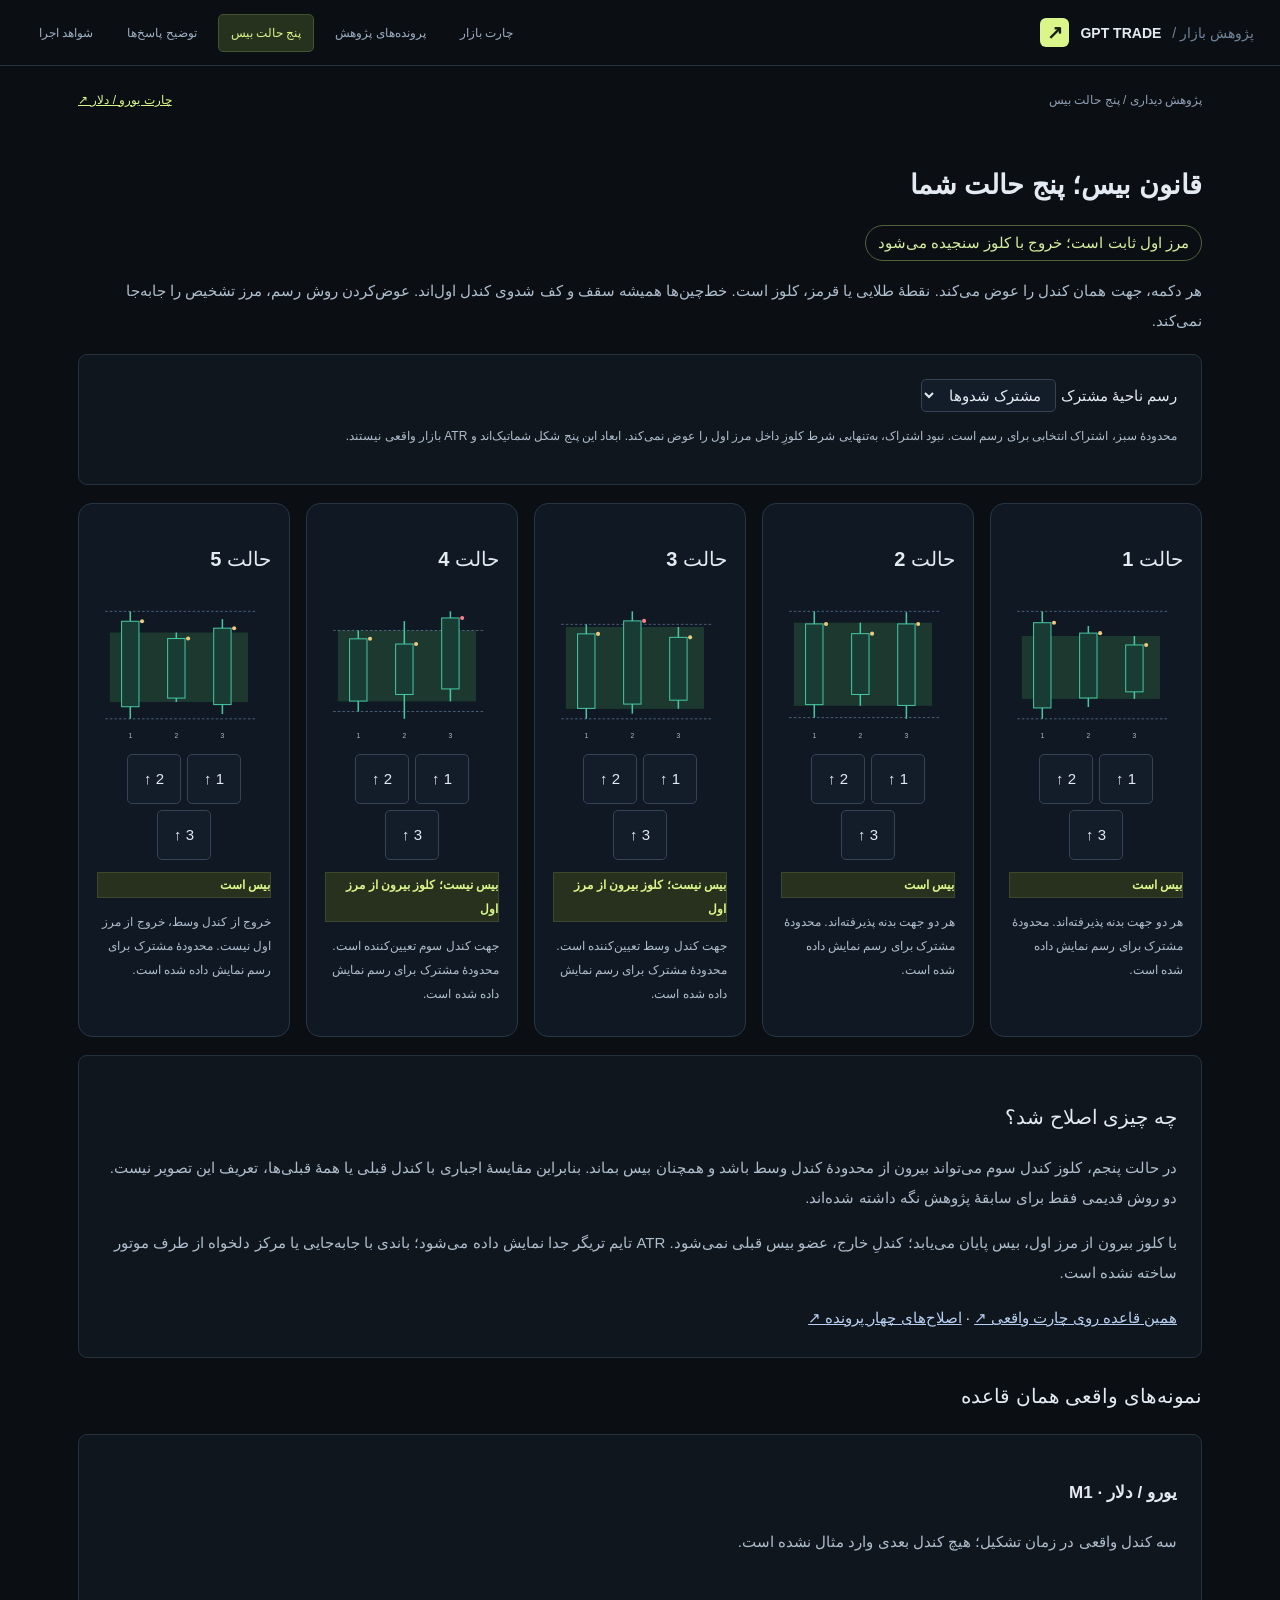
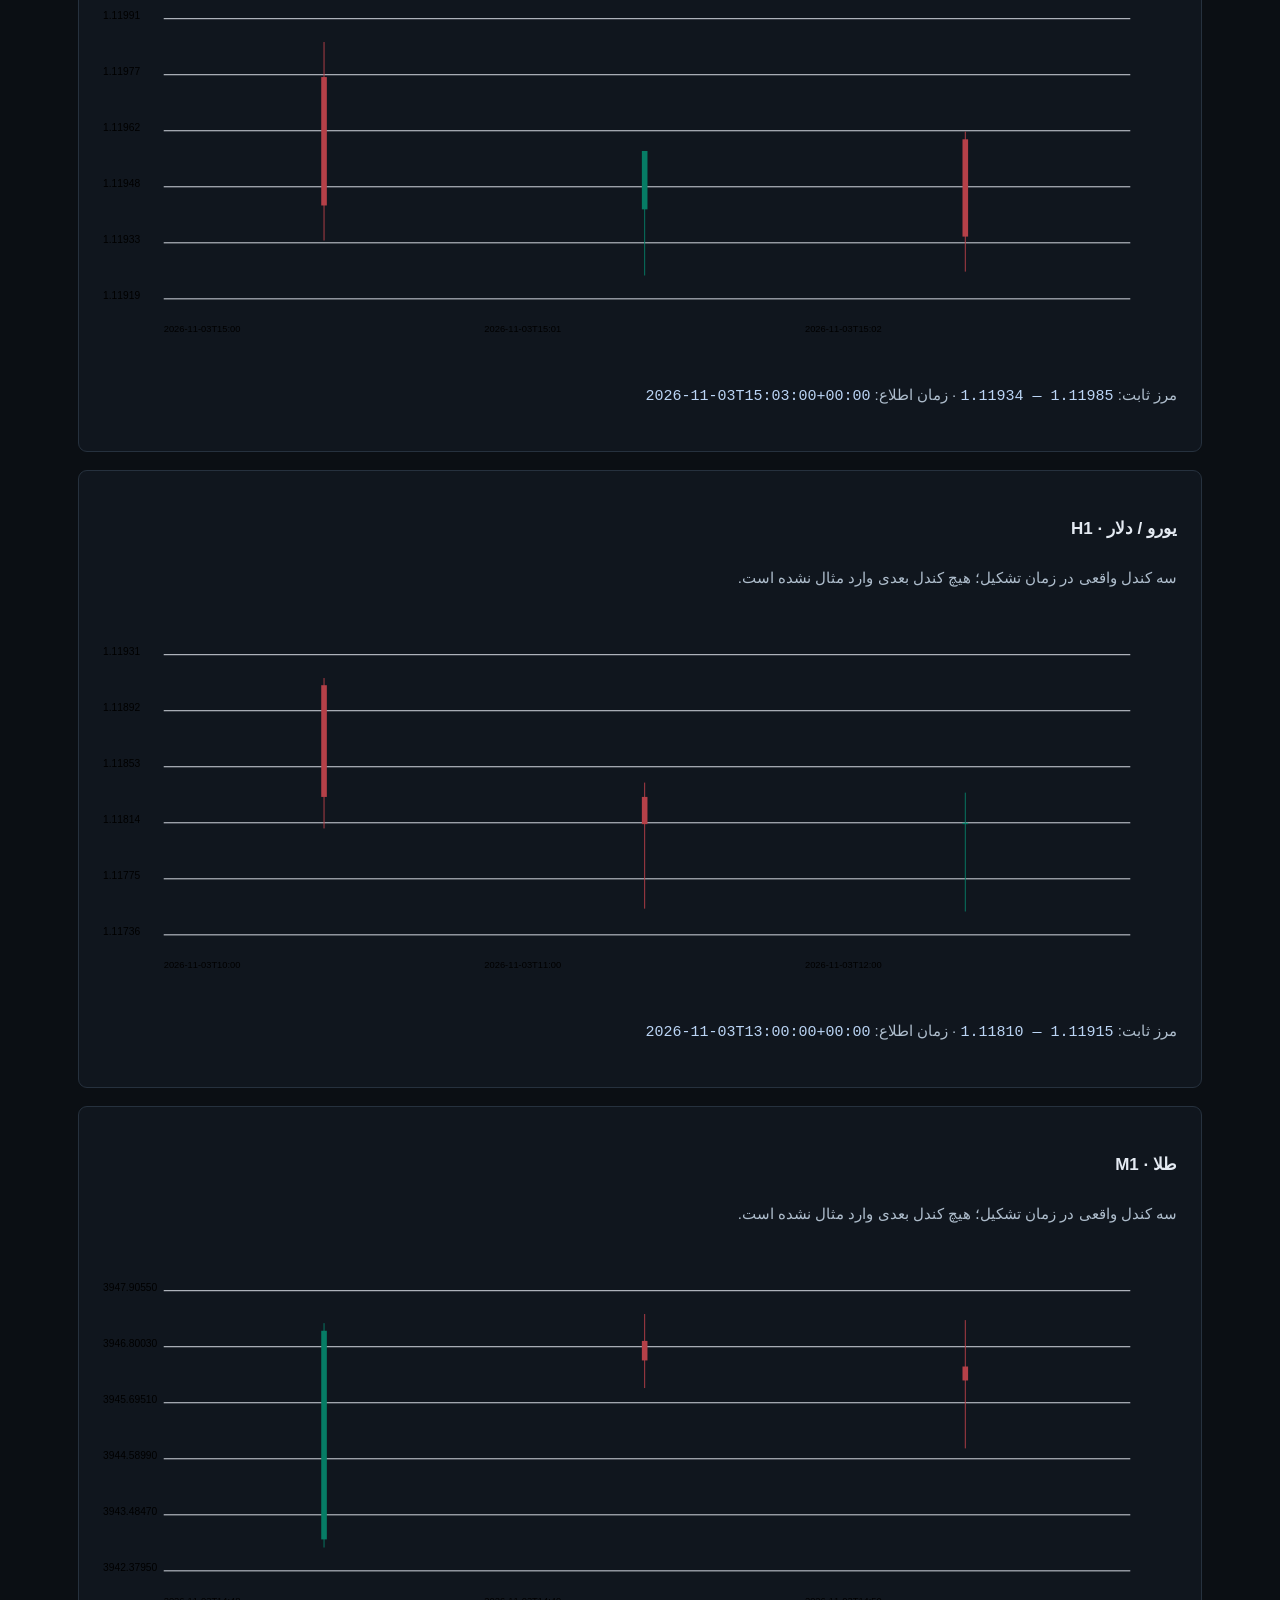
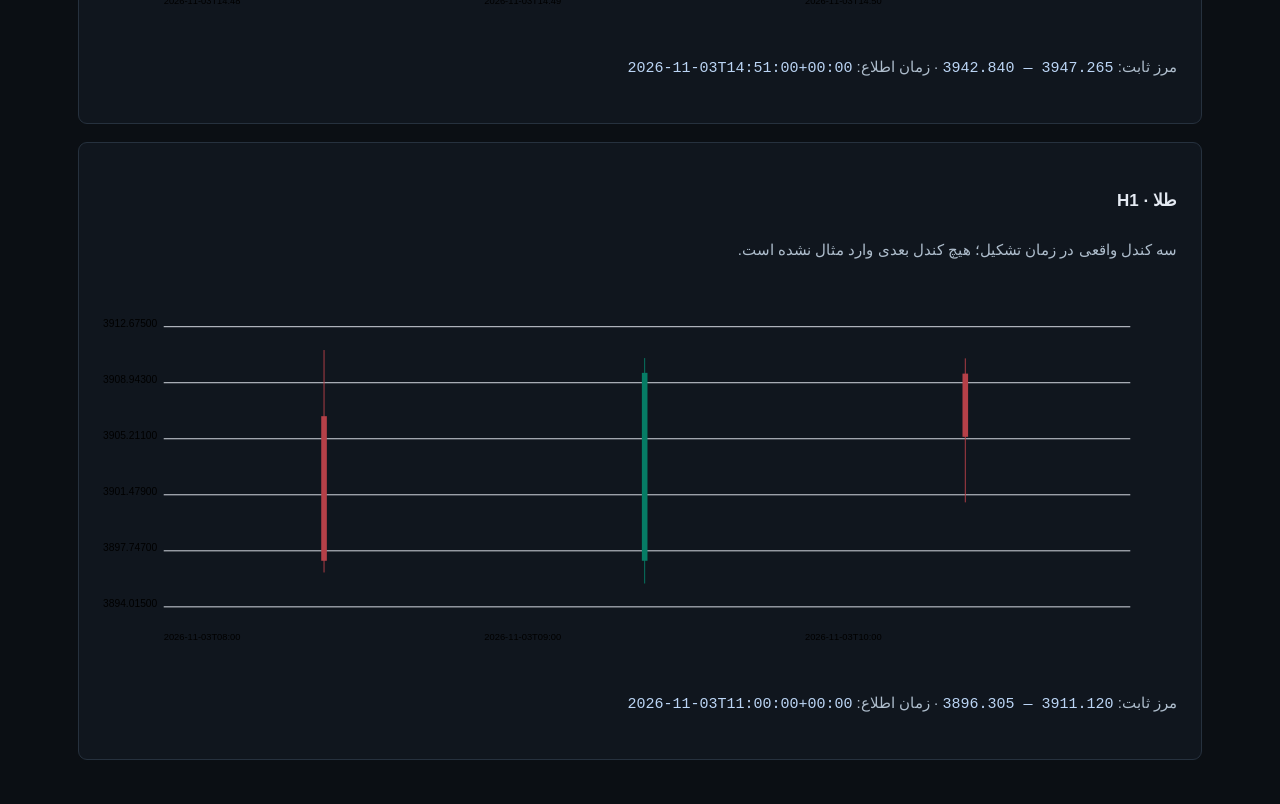
==== commit 65fbd5c3: "Update review-v11 research review charts" ====
--- a/base-profiles.html
+++ b/base-profiles.html
@@ -1 +1,19 @@
-<!doctype html><html lang="fa" dir="rtl"><meta charset="utf-8"><meta name="viewport" content="width=device-width,initial-scale=1"><title>بیس — پروفایل‌های آموزشی روی بازار واقعی</title><style>body{font:16px/1.9 Tahoma,sans-serif;background:#f3f5f8;color:#243247;max-width:1100px;margin:auto;padding:24px}section{background:white;border:1px solid #d8e0e9;border-radius:12px;padding:20px;margin:20px 0}svg{width:100%;height:auto}a{color:#195d90}p{overflow-wrap:anywhere}</style><nav><a href="index.html">فهرست</a> · <a href="E59.html">پرونده بیس</a></nav><h1>بیس روی کندل واقعی</h1><p>داده: OANDA، طلا و EURUSD. این صفحه دو تفسیر از قاعده آموزشی را مقایسه می‌کند: بسته‌شدن داخل محدوده سایه تمام کندل‌های قبلی یا فقط کندل قبلی. حداقل شمارش این مثال‌ها چهار است. این‌ها تأیید وحید، نتیجه بک‌تست یا دستور ورود نیستند. OHLC بعد از زمان مشاهده در نمودار هر مثال نمایش داده نمی‌شود.</p><p>محدوده بیس از تمام سایه‌های همان بازه گرفته می‌شود. روش greedy و قطع بازه در گپ، قرارداد شمارش هستند. برای بیس‌پیوت، وجود لگ قبلی باید جدا بررسی شود؛ این صفحه آن را ادعا نمی‌کند.</p><section><h2>EUR_USD / M1</h2><p dir="ltr">educational_base_4_all_prior_v1</p><p>تعداد تشکیل با روش شمارش greedy: 20. مثال زیر فقط کندل‌های دیده‌شده تا زمان مشاهده را نشان می‌دهد.</p><svg xmlns="http://www.w3.org/2000/svg" viewBox="0 0 1150 410" role="img" aria-label="Real native candles with extreme and confirmation times"><line x1="65" x2="1100" y1="349.99999999999534" y2="349.99999999999534" stroke="#e0e5ed"/><text x="0" y="349.99999999999534" font-size="11">1.11827</text><line x1="65" x2="1100" y1="289.9999999999972" y2="289.9999999999972" stroke="#e0e5ed"/><text x="0" y="289.9999999999972" font-size="11">1.11856</text><line x1="65" x2="1100" y1="229.99999999999906" y2="229.99999999999906" stroke="#e0e5ed"/><text x="0" y="229.99999999999906" font-size="11">1.11884</text><line x1="65" x2="1100" y1="170.00000000000094" y2="170.00000000000094" stroke="#e0e5ed"/><text x="0" y="170.00000000000094" font-size="11">1.11913</text><line x1="65" x2="1100" y1="110.00000000000281" y2="110.00000000000281" stroke="#e0e5ed"/><text x="0" y="110.00000000000281" font-size="11">1.11941</text><line x1="65" x2="1100" y1="50.00000000000472" y2="50.00000000000472" stroke="#e0e5ed"/><text x="0" y="50.00000000000472" font-size="11">1.11970</text><g><title>2026-11-03T14:24:00+00:00 O=1.11896 H=1.11914 L=1.11856 C=1.11880</title><line x1="82.16666666666667" x2="82.16666666666667" y1="167.43697478991322" y2="289.2857142857143" stroke="#b54048"/><rect x="79.16666666666667" y="205.2521008403471" width="6" height="33.61344537813753" fill="#b54048"/></g><g><title>2026-11-03T14:25:00+00:00 O=1.11880 H=1.11892 L=1.11860 C=1.11864</title><line x1="116.50000000000001" x2="116.50000000000001" y1="213.65546218489314" y2="280.8823529411682" stroke="#b54048"/><rect x="113.50000000000001" y="238.86554621848464" width="6" height="33.613445378137584" fill="#b54048"/></g><g><title>2026-11-03T14:26:00+00:00 O=1.11864 H=1.11913 L=1.11860 C=1.11902</title><line x1="150.83333333333334" x2="150.83333333333334" y1="169.5378151260614" y2="280.8823529411682" stroke="#067c65"/><rect x="147.83333333333334" y="192.64705882355136" width="6" height="79.83193277307086" fill="#067c65"/></g><g><title>2026-11-03T14:27:00+00:00 O=1.11904 H=1.11913 L=1.11884 C=1.11892</title><line x1="185.16666666666669" x2="185.16666666666669" y1="169.5378151260614" y2="230.4621848739386" stroke="#b54048"/><rect x="182.16666666666669" y="188.44537815125503" width="6" height="25.21008403363811" fill="#b54048"/></g><g><title>2026-11-03T14:28:00+00:00 O=1.11891 H=1.11902 L=1.11887 C=1.11892</title><line x1="219.5" x2="219.5" y1="192.64705882355136" y2="224.15966386554072" stroke="#067c65"/><rect x="216.5" y="213.65546218489314" width="6" height="2.100840336101527" fill="#067c65"/></g><g><title>2026-11-03T14:29:00+00:00 O=1.11894 H=1.11900 L=1.11880 C=1.11880</title><line x1="253.83333333333331" x2="253.83333333333331" y1="196.84873949580106" y2="238.86554621848464" stroke="#b54048"/><rect x="250.83333333333331" y="209.4537815125968" width="6" height="29.411764705887833" fill="#b54048"/></g><g><title>2026-11-03T14:30:00+00:00 O=1.11882 H=1.11886 L=1.11872 C=1.11880</title><line x1="288.1666666666667" x2="288.1666666666667" y1="226.2605042016889" y2="255.67226890757675" stroke="#b54048"/><rect x="285.1666666666667" y="234.66386554623494" width="6" height="4.201680672249694" fill="#b54048"/></g><g><title>2026-11-03T14:31:00+00:00 O=1.11878 H=1.11884 L=1.11860 C=1.11878</title><line x1="322.5" x2="322.5" y1="230.4621848739386" y2="280.8823529411682" stroke="#067c65"/><rect x="319.5" y="243.06722689073433" width="6" height="1" fill="#067c65"/></g><g><title>2026-11-03T14:32:00+00:00 O=1.11878 H=1.11894 L=1.11872 C=1.11886</title><line x1="356.83333333333337" x2="356.83333333333337" y1="209.4537815125968" y2="255.67226890757675" stroke="#067c65"/><rect x="353.83333333333337" y="226.2605042016889" width="6" height="16.806722689045444" fill="#067c65"/></g><g><title>2026-11-03T14:33:00+00:00 O=1.11886 H=1.11892 L=1.11856 C=1.11858</title><line x1="391.16666666666663" x2="391.16666666666663" y1="213.65546218489314" y2="289.2857142857143" stroke="#b54048"/><rect x="388.16666666666663" y="226.2605042016889" width="6" height="58.82352941177572" fill="#b54048"/></g><g><title>2026-11-03T14:34:00+00:00 O=1.11858 H=1.11868 L=1.11851 C=1.11863</title><line x1="425.5" x2="425.5" y1="264.0756302521228" y2="299.7899159664085" stroke="#067c65"/><rect x="422.5" y="274.5798319327704" width="6" height="10.504201680694223" fill="#067c65"/></g><g><title>2026-11-03T14:35:00+00:00 O=1.11861 H=1.11878 L=1.11857 C=1.11872</title><line x1="459.8333333333333" x2="459.8333333333333" y1="243.06722689073433" y2="287.1848739495661" stroke="#067c65"/><rect x="456.8333333333333" y="255.67226890757675" width="6" height="23.109243697443304" fill="#067c65"/></g><g><title>2026-11-03T14:36:00+00:00 O=1.11874 H=1.11879 L=1.11864 C=1.11874</title><line x1="494.1666666666667" x2="494.1666666666667" y1="240.96638655463283" y2="272.4789915966222" stroke="#067c65"/><rect x="491.1666666666667" y="251.4705882352804" width="6" height="1" fill="#067c65"/></g><g><title>2026-11-03T14:37:00+00:00 O=1.11873 H=1.11884 L=1.11870 C=1.11882</title><line x1="528.5" x2="528.5" y1="230.4621848739386" y2="259.87394957982644" stroke="#067c65"/><rect x="525.5" y="234.66386554623494" width="6" height="18.90756302519361" fill="#067c65"/></g><g><title>2026-11-03T14:38:00+00:00 O=1.11882 H=1.11892 L=1.11874 C=1.11889</title><line x1="562.8333333333334" x2="562.8333333333334" y1="213.65546218489314" y2="251.4705882352804" stroke="#067c65"/><rect x="559.8333333333334" y="219.95798319329103" width="6" height="14.705882352943917" fill="#067c65"/></g><g><title>2026-11-03T14:39:00+00:00 O=1.11888 H=1.11889 L=1.11866 C=1.11868</title><line x1="597.1666666666667" x2="597.1666666666667" y1="219.95798319329103" y2="268.2773109243725" stroke="#b54048"/><rect x="594.1666666666667" y="222.05882352939255" width="6" height="42.01680672273022" fill="#b54048"/></g><g><title>2026-11-03T14:40:00+00:00 O=1.11866 H=1.11866 L=1.11852 C=1.11858</title><line x1="631.5" x2="631.5" y1="268.2773109243725" y2="297.68907563026033" stroke="#b54048"/><rect x="628.5" y="268.2773109243725" width="6" height="16.806722689092112" fill="#b54048"/></g><g><title>2026-11-03T14:41:00+00:00 O=1.11857 H=1.11866 L=1.11856 C=1.11860</title><line x1="665.8333333333333" x2="665.8333333333333" y1="268.2773109243725" y2="289.2857142857143" stroke="#067c65"/><rect x="662.8333333333333" y="280.8823529411682" width="6" height="6.302521008397889" fill="#067c65"/></g><g><title>2026-11-03T14:42:00+00:00 O=1.11860 H=1.11862 L=1.11847 C=1.11848</title><line x1="700.1666666666666" x2="700.1666666666666" y1="276.68067226891856" y2="308.1932773109079" stroke="#b54048"/><rect x="697.1666666666666" y="280.8823529411682" width="6" height="25.210084033638168" fill="#b54048"/></g><g><title>2026-11-03T14:43:00+00:00 O=1.11849 H=1.11858 L=1.11839 C=1.11840</title><line x1="734.5" x2="734.5" y1="285.0840336134646" y2="325.0" stroke="#b54048"/><rect x="731.5" y="303.9915966386582" width="6" height="18.90756302519361" fill="#b54048"/></g><g><title>2026-11-03T14:44:00+00:00 O=1.11841 H=1.11854 L=1.11841 C=1.11849</title><line x1="768.8333333333333" x2="768.8333333333333" y1="293.487394957964" y2="320.7983193277503" stroke="#067c65"/><rect x="765.8333333333333" y="303.9915966386582" width="6" height="16.806722689092055" fill="#067c65"/></g><g><title>2026-11-03T14:45:00+00:00 O=1.11850 H=1.11869 L=1.11850 C=1.11861</title><line x1="803.1666666666666" x2="803.1666666666666" y1="261.9747899159746" y2="301.89075630251" stroke="#067c65"/><rect x="800.1666666666666" y="278.78151260502005" width="6" height="23.109243697489944" fill="#067c65"/></g><g><title>2026-11-03T14:46:00+00:00 O=1.11860 H=1.11884 L=1.11852 C=1.11878</title><line x1="837.5" x2="837.5" y1="230.4621848739386" y2="297.68907563026033" stroke="#067c65"/><rect x="834.5" y="243.06722689073433" width="6" height="37.81512605043389" fill="#067c65"/></g><g><title>2026-11-03T14:47:00+00:00 O=1.11879 H=1.11905 L=1.11870 C=1.11904</title><line x1="871.8333333333334" x2="871.8333333333334" y1="186.34453781510686" y2="259.87394957982644" stroke="#067c65"/><rect x="868.8333333333334" y="188.44537815125503" width="6" height="52.521008403377806" fill="#067c65"/></g><g><title>2026-11-03T14:48:00+00:00 O=1.11904 H=1.11936 L=1.11904 C=1.11935</title><line x1="906.1666666666667" x2="906.1666666666667" y1="121.21848739497995" y2="188.44537815125503" stroke="#067c65"/><rect x="903.1666666666667" y="123.31932773108147" width="6" height="65.12605042017356" fill="#067c65"/></g><g><title>2026-11-03T14:49:00+00:00 O=1.11934 H=1.11937 L=1.11918 C=1.11933</title><line x1="940.5" x2="940.5" y1="119.11764705883178" y2="159.03361344536717" stroke="#b54048"/><rect x="937.5" y="125.42016806722967" width="6" height="2.100840336148167" fill="#b54048"/></g><g><title>2026-11-03T14:50:00+00:00 O=1.11934 H=1.11956 L=1.11922 C=1.11951</title><line x1="974.8333333333334" x2="974.8333333333334" y1="79.20168067224972" y2="150.63025210082114" stroke="#067c65"/><rect x="971.8333333333334" y="89.70588235294395" width="6" height="35.71428571428572" fill="#067c65"/></g><g><title>2026-11-03T14:51:00+00:00 O=1.11950 H=1.11958 L=1.11936 C=1.11937</title><line x1="1009.1666666666667" x2="1009.1666666666667" y1="75.0" y2="121.21848739497995" stroke="#b54048"/><rect x="1006.1666666666667" y="91.80672268909211" width="6" height="27.310924369739666" fill="#b54048"/></g><g><title>2026-11-03T14:52:00+00:00 O=1.11938 H=1.11956 L=1.11928 C=1.11942</title><line x1="1043.5" x2="1043.5" y1="79.20168067224972" y2="138.02521008402542" stroke="#067c65"/><rect x="1040.5" y="108.61344537813756" width="6" height="8.403361344546056" fill="#067c65"/></g><g><title>2026-11-03T14:53:00+00:00 O=1.11943 H=1.11949 L=1.11936 C=1.11948</title><line x1="1077.8333333333333" x2="1077.8333333333333" y1="93.90756302519367" y2="121.21848739497995" stroke="#067c65"/><rect x="1074.8333333333333" y="96.0084033613418" width="6" height="10.504201680694223" fill="#067c65"/></g><text x="65.0" y="385" font-size="10">2026-11-03T14:24</text><text x="236.66666666666666" y="385" font-size="10">2026-11-03T14:29</text><text x="408.3333333333333" y="385" font-size="10">2026-11-03T14:34</text><text x="580.0" y="385" font-size="10">2026-11-03T14:39</text><text x="751.6666666666666" y="385" font-size="10">2026-11-03T14:44</text><text x="923.3333333333334" y="385" font-size="10">2026-11-03T14:49</text></svg><p dir="ltr">بازهٔ بیس: 2026-11-03T14:50:00+00:00 → 2026-11-03T14:54:00+00:00<br>کف=1.11922 / سقف=1.11958<br>زمان اطلاع: 2026-11-03T14:54:00+00:00</p></section><section><h2>EUR_USD / M1</h2><p dir="ltr">educational_base_4_previous_v1</p><p>تعداد تشکیل با روش شمارش greedy: 28. مثال زیر فقط کندل‌های دیده‌شده تا زمان مشاهده را نشان می‌دهد.</p><svg xmlns="http://www.w3.org/2000/svg" viewBox="0 0 1150 410" role="img" aria-label="Real native candles with extreme and confirmation times"><line x1="65" x2="1100" y1="349.9999999999875" y2="349.9999999999875" stroke="#e0e5ed"/><text x="0" y="349.9999999999875" font-size="11">1.11826</text><line x1="65" x2="1100" y1="289.9999999999758" y2="289.9999999999758" stroke="#e0e5ed"/><text x="0" y="289.9999999999758" font-size="11">1.11858</text><line x1="65" x2="1100" y1="230.00000000000585" y2="230.00000000000585" stroke="#e0e5ed"/><text x="0" y="230.00000000000585" font-size="11">1.11890</text><line x1="65" x2="1100" y1="169.99999999999415" y2="169.99999999999415" stroke="#e0e5ed"/><text x="0" y="169.99999999999415" font-size="11">1.11921</text><line x1="65" x2="1100" y1="109.99999999998246" y2="109.99999999998246" stroke="#e0e5ed"/><text x="0" y="109.99999999998246" font-size="11">1.11953</text><line x1="65" x2="1100" y1="49.99999999997078" y2="49.99999999997078" stroke="#e0e5ed"/><text x="0" y="49.99999999997078" font-size="11">1.11985</text><g><title>2026-11-03T14:28:00+00:00 O=1.11891 H=1.11902 L=1.11887 C=1.11892</title><line x1="82.16666666666667" x2="82.16666666666667" y1="206.578947368443" y2="234.77443609022242" stroke="#067c65"/><rect x="79.16666666666667" y="225.3759398496432" width="6" height="1.879699248090816" fill="#067c65"/></g><g><title>2026-11-03T14:29:00+00:00 O=1.11894 H=1.11900 L=1.11880 C=1.11880</title><line x1="116.50000000000001" x2="116.50000000000001" y1="210.33834586466637" y2="247.93233082706672" stroke="#b54048"/><rect x="113.50000000000001" y="221.61654135337812" width="6" height="26.315789473688596" fill="#b54048"/></g><g><title>2026-11-03T14:30:00+00:00 O=1.11882 H=1.11886 L=1.11872 C=1.11880</title><line x1="150.83333333333334" x2="150.83333333333334" y1="236.65413533835496" y2="262.9699248120436" stroke="#b54048"/><rect x="147.83333333333334" y="244.1729323308434" width="6" height="3.7593984962233264" fill="#b54048"/></g><g><title>2026-11-03T14:31:00+00:00 O=1.11878 H=1.11884 L=1.11860 C=1.11878</title><line x1="185.16666666666669" x2="185.16666666666669" y1="240.4135338345783" y2="285.5263157894671" stroke="#067c65"/><rect x="182.16666666666669" y="251.69172932329008" width="6" height="1" fill="#067c65"/></g><g><title>2026-11-03T14:32:00+00:00 O=1.11878 H=1.11894 L=1.11872 C=1.11886</title><line x1="219.5" x2="219.5" y1="221.61654135337812" y2="262.9699248120436" stroke="#067c65"/><rect x="216.5" y="236.65413533835496" width="6" height="15.037593984935114" fill="#067c65"/></g><g><title>2026-11-03T14:33:00+00:00 O=1.11886 H=1.11892 L=1.11856 C=1.11858</title><line x1="253.83333333333331" x2="253.83333333333331" y1="225.3759398496432" y2="293.0451127819555" stroke="#b54048"/><rect x="250.83333333333331" y="236.65413533835496" width="6" height="52.63157894737722" fill="#b54048"/></g><g><title>2026-11-03T14:34:00+00:00 O=1.11858 H=1.11868 L=1.11851 C=1.11863</title><line x1="288.1666666666667" x2="288.1666666666667" y1="270.48872180453196" y2="302.4436090225765" stroke="#067c65"/><rect x="285.1666666666667" y="279.88721804511124" width="6" height="9.398496240620943" fill="#067c65"/></g><g><title>2026-11-03T14:35:00+00:00 O=1.11861 H=1.11878 L=1.11857 C=1.11872</title><line x1="322.5" x2="322.5" y1="251.69172932329008" y2="291.16541353382297" stroke="#067c65"/><rect x="319.5" y="262.9699248120436" width="6" height="20.67669172929095" fill="#067c65"/></g><g><title>2026-11-03T14:36:00+00:00 O=1.11874 H=1.11879 L=1.11864 C=1.11874</title><line x1="356.83333333333337" x2="356.83333333333337" y1="249.8120300751993" y2="278.0075187969787" stroke="#067c65"/><rect x="353.83333333333337" y="259.21052631577845" width="6" height="1" fill="#067c65"/></g><g><title>2026-11-03T14:37:00+00:00 O=1.11873 H=1.11884 L=1.11870 C=1.11882</title><line x1="391.16666666666663" x2="391.16666666666663" y1="240.4135338345783" y2="266.7293233082669" stroke="#067c65"/><rect x="388.16666666666663" y="244.1729323308434" width="6" height="16.917293233067625" fill="#067c65"/></g><g><title>2026-11-03T14:38:00+00:00 O=1.11882 H=1.11892 L=1.11874 C=1.11889</title><line x1="425.5" x2="425.5" y1="225.3759398496432" y2="259.21052631577845" stroke="#067c65"/><rect x="422.5" y="231.01503759399907" width="6" height="13.157894736844327" fill="#067c65"/></g><g><title>2026-11-03T14:39:00+00:00 O=1.11888 H=1.11889 L=1.11866 C=1.11868</title><line x1="459.8333333333333" x2="459.8333333333333" y1="231.01503759399907" y2="274.2481203007553" stroke="#b54048"/><rect x="456.8333333333333" y="232.8947368420899" width="6" height="37.59398496244205" fill="#b54048"/></g><g><title>2026-11-03T14:40:00+00:00 O=1.11866 H=1.11866 L=1.11852 C=1.11858</title><line x1="494.1666666666667" x2="494.1666666666667" y1="274.2481203007553" y2="300.5639097744439" stroke="#b54048"/><rect x="491.1666666666667" y="274.2481203007553" width="6" height="15.037593984976866" fill="#b54048"/></g><g><title>2026-11-03T14:41:00+00:00 O=1.11857 H=1.11866 L=1.11856 C=1.11860</title><line x1="528.5" x2="528.5" y1="274.2481203007553" y2="293.0451127819555" stroke="#067c65"/><rect x="525.5" y="285.5263157894671" width="6" height="5.639097744355865" fill="#067c65"/></g><g><title>2026-11-03T14:42:00+00:00 O=1.11860 H=1.11862 L=1.11847 C=1.11848</title><line x1="562.8333333333334" x2="562.8333333333334" y1="281.76691729324375" y2="309.96240601502313" stroke="#b54048"/><rect x="559.8333333333334" y="285.5263157894671" width="6" height="22.55639097746524" fill="#b54048"/></g><g><title>2026-11-03T14:43:00+00:00 O=1.11849 H=1.11858 L=1.11839 C=1.11840</title><line x1="597.1666666666667" x2="597.1666666666667" y1="289.2857142857322" y2="325.0" stroke="#b54048"/><rect x="594.1666666666667" y="306.20300751879984" width="6" height="16.917293233067596" fill="#b54048"/></g><g><title>2026-11-03T14:44:00+00:00 O=1.11841 H=1.11854 L=1.11841 C=1.11849</title><line x1="631.5" x2="631.5" y1="296.80451127817884" y2="321.24060150377665" stroke="#067c65"/><rect x="628.5" y="306.20300751879984" width="6" height="15.037593984976809" fill="#067c65"/></g><g><title>2026-11-03T14:45:00+00:00 O=1.11850 H=1.11869 L=1.11850 C=1.11861</title><line x1="665.8333333333333" x2="665.8333333333333" y1="268.60902255639945" y2="304.32330827066727" stroke="#067c65"/><rect x="662.8333333333333" y="283.64661654133454" width="6" height="20.67669172933273" fill="#067c65"/></g><g><title>2026-11-03T14:46:00+00:00 O=1.11860 H=1.11884 L=1.11852 C=1.11878</title><line x1="700.1666666666666" x2="700.1666666666666" y1="240.4135338345783" y2="300.5639097744439" stroke="#067c65"/><rect x="697.1666666666666" y="251.69172932329008" width="6" height="33.83458646617703" fill="#067c65"/></g><g><title>2026-11-03T14:47:00+00:00 O=1.11879 H=1.11905 L=1.11870 C=1.11904</title><line x1="734.5" x2="734.5" y1="200.9398496240454" y2="266.7293233082669" stroke="#067c65"/><rect x="731.5" y="202.81954887217793" width="6" height="46.992481203021356" fill="#067c65"/></g><g><title>2026-11-03T14:48:00+00:00 O=1.11904 H=1.11936 L=1.11904 C=1.11935</title><line x1="768.8333333333333" x2="768.8333333333333" y1="142.66917293235406" y2="202.81954887217793" stroke="#067c65"/><rect x="765.8333333333333" y="144.54887218044487" width="6" height="58.27067669173306" fill="#067c65"/></g><g><title>2026-11-03T14:49:00+00:00 O=1.11934 H=1.11937 L=1.11918 C=1.11933</title><line x1="803.1666666666666" x2="803.1666666666666" y1="140.7894736842215" y2="176.50375939848934" stroke="#b54048"/><rect x="800.1666666666666" y="146.42857142857738" width="6" height="1.879699248132539" fill="#b54048"/></g><g><title>2026-11-03T14:50:00+00:00 O=1.11934 H=1.11956 L=1.11922 C=1.11951</title><line x1="837.5" x2="837.5" y1="105.07518796991192" y2="168.9849624060009" stroke="#067c65"/><rect x="834.5" y="114.47368421053292" width="6" height="31.954887218044462" fill="#067c65"/></g><g><title>2026-11-03T14:51:00+00:00 O=1.11950 H=1.11958 L=1.11936 C=1.11937</title><line x1="871.8333333333334" x2="871.8333333333334" y1="101.3157894736886" y2="142.66917293235406" stroke="#b54048"/><rect x="868.8333333333334" y="116.35338345866543" width="6" height="24.436090225556057" fill="#b54048"/></g><g><title>2026-11-03T14:52:00+00:00 O=1.11938 H=1.11956 L=1.11928 C=1.11942</title><line x1="906.1666666666667" x2="906.1666666666667" y1="105.07518796991192" y2="157.70676691728914" stroke="#067c65"/><rect x="903.1666666666667" y="131.39097744360055" width="6" height="7.518796992488404" fill="#067c65"/></g><g><title>2026-11-03T14:53:00+00:00 O=1.11943 H=1.11949 L=1.11936 C=1.11948</title><line x1="940.5" x2="940.5" y1="118.23308270675625" y2="142.66917293235406" stroke="#067c65"/><rect x="937.5" y="120.11278195488879" width="6" height="9.398496240620943" fill="#067c65"/></g><g><title>2026-11-03T14:54:00+00:00 O=1.11948 H=1.11964 L=1.11948 C=1.11950</title><line x1="974.8333333333334" x2="974.8333333333334" y1="90.03759398497687" y2="120.11278195488879" stroke="#067c65"/><rect x="971.8333333333334" y="116.35338345866543" width="6" height="3.759398496223355" fill="#067c65"/></g><g><title>2026-11-03T14:55:00+00:00 O=1.11948 H=1.11966 L=1.11944 C=1.11963</title><line x1="1009.1666666666667" x2="1009.1666666666667" y1="86.27819548871173" y2="127.63157894737719" stroke="#067c65"/><rect x="1006.1666666666667" y="91.91729323310938" width="6" height="28.195488721779412" fill="#067c65"/></g><g><title>2026-11-03T14:56:00+00:00 O=1.11964 H=1.11972 L=1.11955 C=1.11965</title><line x1="1043.5" x2="1043.5" y1="75.0" y2="106.95488721804449" stroke="#067c65"/><rect x="1040.5" y="88.1578947368443" width="6" height="1.8796992481325674" fill="#067c65"/></g><g><title>2026-11-03T14:57:00+00:00 O=1.11967 H=1.11972 L=1.11962 C=1.11972</title><line x1="1077.8333333333333" x2="1077.8333333333333" y1="75.0" y2="93.79699248120016" stroke="#067c65"/><rect x="1074.8333333333333" y="75.0" width="6" height="9.398496240620943" fill="#067c65"/></g><text x="65.0" y="385" font-size="10">2026-11-03T14:28</text><text x="236.66666666666666" y="385" font-size="10">2026-11-03T14:33</text><text x="408.3333333333333" y="385" font-size="10">2026-11-03T14:38</text><text x="580.0" y="385" font-size="10">2026-11-03T14:43</text><text x="751.6666666666666" y="385" font-size="10">2026-11-03T14:48</text><text x="923.3333333333334" y="385" font-size="10">2026-11-03T14:53</text></svg><p dir="ltr">بازهٔ بیس: 2026-11-03T14:54:00+00:00 → 2026-11-03T14:58:00+00:00<br>کف=1.11944 / سقف=1.11972<br>زمان اطلاع: 2026-11-03T14:58:00+00:00</p></section><section><h2>EUR_USD / H1</h2><p dir="ltr">educational_base_4_all_prior_v1</p><p>تعداد تشکیل با روش شمارش greedy: 17. مثال زیر فقط کندل‌های دیده‌شده تا زمان مشاهده را نشان می‌دهد.</p><svg xmlns="http://www.w3.org/2000/svg" viewBox="0 0 1150 410" role="img" aria-label="Real native candles with extreme and confirmation times"><line x1="65" x2="1100" y1="349.9999999999973" y2="349.9999999999973" stroke="#e0e5ed"/><text x="0" y="349.9999999999973" font-size="11">1.11454</text><line x1="65" x2="1100" y1="289.99999999999443" y2="289.99999999999443" stroke="#e0e5ed"/><text x="0" y="289.99999999999443" font-size="11">1.11654</text><line x1="65" x2="1100" y1="229.99999999999812" y2="229.99999999999812" stroke="#e0e5ed"/><text x="0" y="229.99999999999812" font-size="11">1.11854</text><line x1="65" x2="1100" y1="169.9999999999952" y2="169.9999999999952" stroke="#e0e5ed"/><text x="0" y="169.9999999999952" font-size="11">1.12055</text><line x1="65" x2="1100" y1="109.99999999999892" y2="109.99999999999892" stroke="#e0e5ed"/><text x="0" y="109.99999999999892" font-size="11">1.12255</text><line x1="65" x2="1100" y1="49.99999999999602" y2="49.99999999999602" stroke="#e0e5ed"/><text x="0" y="49.99999999999602" font-size="11">1.12456</text><g><title>2026-10-30T20:00:00+00:00 O=1.11679 H=1.11700 L=1.11576 C=1.11584</title><line x1="71.51898734177215" x2="71.51898734177215" y1="276.197604790419" y2="313.3233532934099" stroke="#b54048"/><rect x="68.51898734177215" y="282.48502994012085" width="6" height="28.443113772455035" fill="#b54048"/></g><g><title>2026-11-01T22:00:00+00:00 O=1.11597 H=1.11635 L=1.11537 C=1.11566</title><line x1="723.4177215189874" x2="723.4177215189874" y1="295.6586826347314" y2="325.0" stroke="#b54048"/><rect x="720.4177215189874" y="307.0359281437147" width="6" height="9.281437125742741" fill="#b54048"/></g><g><title>2026-11-01T23:00:00+00:00 O=1.11566 H=1.11640 L=1.11542 C=1.11566</title><line x1="736.4556962025316" x2="736.4556962025316" y1="294.1616766467043" y2="323.5029940119729" stroke="#067c65"/><rect x="733.4556962025316" y="316.31736526945747" width="6" height="1" fill="#067c65"/></g><g><title>2026-11-02T00:00:00+00:00 O=1.11567 H=1.11672 L=1.11562 C=1.11672</title><line x1="749.493670886076" x2="749.493670886076" y1="284.5808383233548" y2="317.5149700598778" stroke="#067c65"/><rect x="746.493670886076" y="284.5808383233548" width="6" height="31.43712574850258" fill="#067c65"/></g><g><title>2026-11-02T01:00:00+00:00 O=1.11672 H=1.11716 L=1.11657 C=1.11702</title><line x1="762.5316455696202" x2="762.5316455696202" y1="271.4071856287443" y2="289.0718562874228" stroke="#067c65"/><rect x="759.5316455696202" y="275.59880239521215" width="6" height="8.982035928142636" fill="#067c65"/></g><g><title>2026-11-02T02:00:00+00:00 O=1.11702 H=1.11708 L=1.11627 C=1.11659</title><line x1="775.5696202531647" x2="775.5696202531647" y1="273.8023952095783" y2="298.05389221556544" stroke="#b54048"/><rect x="772.5696202531647" y="275.59880239521215" width="6" height="12.874251497003797" fill="#b54048"/></g><g><title>2026-11-02T03:00:00+00:00 O=1.11660 H=1.11708 L=1.11652 C=1.11706</title><line x1="788.6075949367089" x2="788.6075949367089" y1="273.8023952095783" y2="290.5688622754499" stroke="#067c65"/><rect x="785.6075949367089" y="274.40119760479183" width="6" height="13.772455089817356" fill="#067c65"/></g><g><title>2026-11-02T04:00:00+00:00 O=1.11707 H=1.11756 L=1.11707 C=1.11756</title><line x1="801.6455696202531" x2="801.6455696202531" y1="259.43113772454745" y2="274.101796407185" stroke="#067c65"/><rect x="798.6455696202531" y="259.43113772454745" width="6" height="14.670658682637566" fill="#067c65"/></g><g><title>2026-11-02T05:00:00+00:00 O=1.11756 H=1.11848 L=1.11754 C=1.11828</title><line x1="814.6835443037974" x2="814.6835443037974" y1="231.88622754491269" y2="260.0299401197609" stroke="#067c65"/><rect x="811.6835443037974" y="237.87425149700775" width="6" height="21.556886227539707" fill="#067c65"/></g><g><title>2026-11-02T06:00:00+00:00 O=1.11827 H=1.11882 L=1.11784 C=1.11852</title><line x1="827.7215189873418" x2="827.7215189873418" y1="221.7065868263497" y2="251.0479041916183" stroke="#067c65"/><rect x="824.7215189873418" y="230.68862275449231" width="6" height="7.485029940115538" fill="#067c65"/></g><g><title>2026-11-02T07:00:00+00:00 O=1.11852 H=1.11978 L=1.11850 C=1.11969</title><line x1="840.7594936708861" x2="840.7594936708861" y1="192.96407185628792" y2="231.28742514969917" stroke="#067c65"/><rect x="837.7594936708861" y="195.65868263472873" width="6" height="35.02994011976358" fill="#067c65"/></g><g><title>2026-11-02T08:00:00+00:00 O=1.11970 H=1.12248 L=1.11931 C=1.12222</title><line x1="853.7974683544304" x2="853.7974683544304" y1="112.12574850299754" y2="207.03592814371206" stroke="#067c65"/><rect x="850.7974683544304" y="119.91017964071983" width="6" height="75.4491017964088" fill="#067c65"/></g><g><title>2026-11-02T09:00:00+00:00 O=1.12221 H=1.12372 L=1.12171 C=1.12181</title><line x1="866.8354430379746" x2="866.8354430379746" y1="75.0" y2="135.17964071856431" stroke="#b54048"/><rect x="863.8354430379746" y="120.20958083832659" width="6" height="11.976047904190182" fill="#b54048"/></g><g><title>2026-11-02T10:00:00+00:00 O=1.12180 H=1.12210 L=1.12029 C=1.12030</title><line x1="879.873417721519" x2="879.873417721519" y1="123.50299401197424" y2="177.69461077844343" stroke="#b54048"/><rect x="876.873417721519" y="132.48502994012352" width="6" height="44.91017964071318" fill="#b54048"/></g><g><title>2026-11-02T11:00:00+00:00 O=1.12032 H=1.12124 L=1.12020 C=1.12068</title><line x1="892.9113924050633" x2="892.9113924050633" y1="149.25149700598843" y2="180.38922155688425" stroke="#067c65"/><rect x="889.9113924050633" y="166.01796407186" width="6" height="10.778443113769839" fill="#067c65"/></g><g><title>2026-11-02T12:00:00+00:00 O=1.12068 H=1.12212 L=1.12058 C=1.12118</title><line x1="905.9493670886077" x2="905.9493670886077" y1="122.90419161676738" y2="169.01197604790755" stroke="#067c65"/><rect x="902.9493670886077" y="151.04790419161566" width="6" height="14.97005988024435" fill="#067c65"/></g><g><title>2026-11-02T13:00:00+00:00 O=1.12117 H=1.12296 L=1.12105 C=1.12144</title><line x1="918.9873417721519" x2="918.9873417721519" y1="97.75449101796664" y2="154.9401197604768" stroke="#067c65"/><rect x="915.9873417721519" y="143.26347305389336" width="6" height="8.08383233532902" fill="#067c65"/></g><g><title>2026-11-02T14:00:00+00:00 O=1.12145 H=1.12222 L=1.12076 C=1.12128</title><line x1="932.0253164556962" x2="932.0253164556962" y1="119.91017964071983" y2="163.62275449101932" stroke="#b54048"/><rect x="929.0253164556962" y="142.9640718562866" width="6" height="5.089820359281504" fill="#b54048"/></g><g><title>2026-11-02T15:00:00+00:00 O=1.12130 H=1.12140 L=1.11955 C=1.11968</title><line x1="945.0632911392405" x2="945.0632911392405" y1="144.46107784431368" y2="199.85029940119662" stroke="#b54048"/><rect x="942.0632911392405" y="147.45508982036125" width="6" height="48.50299401197421" fill="#b54048"/></g><g><title>2026-11-02T16:00:00+00:00 O=1.11969 H=1.12038 L=1.11899 C=1.12031</title><line x1="958.1012658227849" x2="958.1012658227849" y1="175.00000000000264" y2="216.6167664670682" stroke="#067c65"/><rect x="955.1012658227849" y="177.0958083832366" width="6" height="18.562874251492133" fill="#067c65"/></g><g><title>2026-11-02T17:00:00+00:00 O=1.12032 H=1.12090 L=1.12014 C=1.12050</title><line x1="971.1392405063291" x2="971.1392405063291" y1="159.43113772455143" y2="182.1856287425181" stroke="#067c65"/><rect x="968.1392405063291" y="171.40718562874162" width="6" height="5.389221556888231" fill="#067c65"/></g><g><title>2026-11-02T18:00:00+00:00 O=1.12050 H=1.12066 L=1.11920 C=1.11966</title><line x1="984.1772151898733" x2="984.1772151898733" y1="166.61676646706687" y2="210.32934131736636" stroke="#b54048"/><rect x="981.1772151898733" y="171.40718562874162" width="6" height="25.149700598800734" fill="#b54048"/></g><g><title>2026-11-02T19:00:00+00:00 O=1.11966 H=1.12033 L=1.11905 C=1.11946</title><line x1="997.2151898734177" x2="997.2151898734177" y1="176.49700598802312" y2="214.82035928143435" stroke="#b54048"/><rect x="994.2151898734177" y="196.55688622754235" width="6" height="5.988023952101713" fill="#b54048"/></g><g><title>2026-11-02T20:00:00+00:00 O=1.11946 H=1.12015 L=1.11906 C=1.11934</title><line x1="1010.253164556962" x2="1010.253164556962" y1="181.88622754491135" y2="214.52095808383424" stroke="#b54048"/><rect x="1007.253164556962" y="202.54491017964406" width="6" height="3.5928143712544056" fill="#b54048"/></g><g><title>2026-11-02T21:00:00+00:00 O=1.11933 H=1.11933 L=1.11870 C=1.11874</title><line x1="1023.2911392405063" x2="1023.2911392405063" y1="206.43712574850522" y2="225.29940119760408" stroke="#b54048"/><rect x="1020.2911392405063" y="206.43712574850522" width="6" height="17.664670658678546" fill="#b54048"/></g><g><title>2026-11-02T22:00:00+00:00 O=1.11910 H=1.11910 L=1.11858 C=1.11888</title><line x1="1036.3291139240505" x2="1036.3291139240505" y1="213.3233532934139" y2="228.89221556886514" stroke="#b54048"/><rect x="1033.3291139240505" y="213.3233532934139" width="6" height="6.586826347301951" fill="#b54048"/></g><g><title>2026-11-02T23:00:00+00:00 O=1.11886 H=1.11924 L=1.11846 C=1.11918</title><line x1="1049.3670886075947" x2="1049.3670886075947" y1="209.131736526946" y2="232.48502994011955" stroke="#067c65"/><rect x="1046.3670886075947" y="210.92814371257322" width="6" height="9.580838323356147" fill="#067c65"/></g><g><title>2026-11-03T00:00:00+00:00 O=1.11918 H=1.11976 L=1.11839 C=1.11885</title><line x1="1062.4050632911394" x2="1062.4050632911394" y1="193.56287425149478" y2="234.58083832335348" stroke="#b54048"/><rect x="1059.4050632911394" y="210.92814371257322" width="6" height="9.880239520962874" fill="#b54048"/></g><g><title>2026-11-03T01:00:00+00:00 O=1.11886 H=1.11893 L=1.11838 C=1.11857</title><line x1="1075.4430379746836" x2="1075.4430379746836" y1="218.4131736526954" y2="234.88023952096023" stroke="#b54048"/><rect x="1072.4430379746836" y="220.50898203592936" width="6" height="8.68263473053588" fill="#b54048"/></g><g><title>2026-11-03T02:00:00+00:00 O=1.11858 H=1.11859 L=1.11770 C=1.11851</title><line x1="1088.4810126582279" x2="1088.4810126582279" y1="228.59281437125838" y2="255.2395209580862" stroke="#b54048"/><rect x="1085.4810126582279" y="228.89221556886514" width="6" height="2.09580838323393" fill="#b54048"/></g><text x="65.0" y="385" font-size="10">2026-10-30T20:00</text><text x="769.0506329113924" y="385" font-size="10">2026-11-02T02:00</text><text x="834.2405063291139" y="385" font-size="10">2026-11-02T07:00</text><text x="899.4303797468355" y="385" font-size="10">2026-11-02T12:00</text><text x="964.620253164557" y="385" font-size="10">2026-11-02T17:00</text><text x="1029.8101265822784" y="385" font-size="10">2026-11-02T22:00</text></svg><p dir="ltr">بازهٔ بیس: 2026-11-02T23:00:00+00:00 → 2026-11-03T03:00:00+00:00<br>کف=1.11770 / سقف=1.11976<br>زمان اطلاع: 2026-11-03T03:00:00+00:00</p></section><section><h2>EUR_USD / H1</h2><p dir="ltr">educational_base_4_previous_v1</p><p>تعداد تشکیل با روش شمارش greedy: 26. مثال زیر فقط کندل‌های دیده‌شده تا زمان مشاهده را نشان می‌دهد.</p><svg xmlns="http://www.w3.org/2000/svg" viewBox="0 0 1150 410" role="img" aria-label="Real native candles with extreme and confirmation times"><line x1="65" x2="1100" y1="350.0" y2="350.0" stroke="#e0e5ed"/><text x="0" y="350.0" font-size="11">1.11553</text><line x1="65" x2="1100" y1="290.00000000000296" y2="290.00000000000296" stroke="#e0e5ed"/><text x="0" y="290.00000000000296" font-size="11">1.11731</text><line x1="65" x2="1100" y1="229.99999999999852" y2="229.99999999999852" stroke="#e0e5ed"/><text x="0" y="229.99999999999852" font-size="11">1.11910</text><line x1="65" x2="1100" y1="170.0000000000015" y2="170.0000000000015" stroke="#e0e5ed"/><text x="0" y="170.0000000000015" font-size="11">1.12089</text><line x1="65" x2="1100" y1="109.99999999999702" y2="109.99999999999702" stroke="#e0e5ed"/><text x="0" y="109.99999999999702" font-size="11">1.12268</text><line x1="65" x2="1100" y1="50.0" y2="50.0" stroke="#e0e5ed"/><text x="0" y="50.0" font-size="11">1.12447</text><g><title>2026-11-02T01:00:00+00:00 O=1.11672 H=1.11716 L=1.11657 C=1.11702</title><line x1="82.16666666666667" x2="82.16666666666667" y1="295.1342281879248" y2="314.9328859060413" stroke="#067c65"/><rect x="79.16666666666667" y="299.83221476510704" width="6" height="10.06711409395865" fill="#067c65"/></g><g><title>2026-11-02T02:00:00+00:00 O=1.11702 H=1.11708 L=1.11627 C=1.11659</title><line x1="116.50000000000001" x2="116.50000000000001" y1="297.8187919463093" y2="325.0" stroke="#b54048"/><rect x="113.50000000000001" y="299.83221476510704" width="6" height="14.429530201340015" fill="#b54048"/></g><g><title>2026-11-02T03:00:00+00:00 O=1.11660 H=1.11708 L=1.11652 C=1.11706</title><line x1="150.83333333333334" x2="150.83333333333334" y1="297.8187919463093" y2="316.61073825503814" stroke="#067c65"/><rect x="147.83333333333334" y="298.48993288591106" width="6" height="15.436241610735124" fill="#067c65"/></g><g><title>2026-11-02T04:00:00+00:00 O=1.11707 H=1.11756 L=1.11707 C=1.11756</title><line x1="185.16666666666669" x2="185.16666666666669" y1="281.71140939597245" y2="298.1543624161102" stroke="#067c65"/><rect x="182.16666666666669" y="281.71140939597245" width="6" height="16.442953020137736" fill="#067c65"/></g><g><title>2026-11-02T05:00:00+00:00 O=1.11756 H=1.11848 L=1.11754 C=1.11828</title><line x1="219.5" x2="219.5" y1="250.83892617450215" y2="282.38255033557414" stroke="#067c65"/><rect x="216.5" y="257.5503355704746" width="6" height="24.16107382549785" fill="#067c65"/></g><g><title>2026-11-02T06:00:00+00:00 O=1.11827 H=1.11882 L=1.11784 C=1.11852</title><line x1="253.83333333333331" x2="253.83333333333331" y1="239.4295302013475" y2="272.3154362416155" stroke="#067c65"/><rect x="250.83333333333331" y="249.49664429530617" width="6" height="8.3892617449618" fill="#067c65"/></g><g><title>2026-11-02T07:00:00+00:00 O=1.11852 H=1.11978 L=1.11850 C=1.11969</title><line x1="288.1666666666667" x2="288.1666666666667" y1="207.21476510067376" y2="250.16778523490044" stroke="#067c65"/><rect x="285.1666666666667" y="210.23489932885911" width="6" height="39.261744966447054" fill="#067c65"/></g><g><title>2026-11-02T08:00:00+00:00 O=1.11970 H=1.12248 L=1.11931 C=1.12222</title><line x1="322.5" x2="322.5" y1="116.61073825503817" y2="222.98657718120975" stroke="#067c65"/><rect x="319.5" y="125.33557046980087" width="6" height="84.56375838926482" fill="#067c65"/></g><g><title>2026-11-02T09:00:00+00:00 O=1.12221 H=1.12372 L=1.12171 C=1.12181</title><line x1="356.83333333333337" x2="356.83333333333337" y1="75.0" y2="142.44966442953287" stroke="#b54048"/><rect x="353.83333333333337" y="125.67114093960171" width="6" height="13.422818791944934" fill="#b54048"/></g><g><title>2026-11-02T10:00:00+00:00 O=1.12180 H=1.12210 L=1.12029 C=1.12030</title><line x1="391.16666666666663" x2="391.16666666666663" y1="129.36241610738136" y2="190.10067114094176" stroke="#b54048"/><rect x="388.16666666666663" y="139.4295302013475" width="6" height="50.335570469793396" fill="#b54048"/></g><g><title>2026-11-02T11:00:00+00:00 O=1.12032 H=1.12124 L=1.12020 C=1.12068</title><line x1="425.5" x2="425.5" y1="158.22147651006884" y2="193.1208053691271" stroke="#067c65"/><rect x="422.5" y="177.0134228187977" width="6" height="12.080536912748926" fill="#067c65"/></g><g><title>2026-11-02T12:00:00+00:00 O=1.12068 H=1.12212 L=1.12058 C=1.12118</title><line x1="459.8333333333333" x2="459.8333333333333" y1="128.6912751677871" y2="180.36912751678392" stroke="#067c65"/><rect x="456.8333333333333" y="160.23489932885911" width="6" height="16.77852348993858" fill="#067c65"/></g><g><title>2026-11-02T13:00:00+00:00 O=1.12117 H=1.12296 L=1.12105 C=1.12144</title><line x1="494.1666666666667" x2="494.1666666666667" y1="100.50335570470128" y2="164.59731543624048" stroke="#067c65"/><rect x="491.1666666666667" y="151.51006711409642" width="6" height="9.060402684563542" fill="#067c65"/></g><g><title>2026-11-02T14:00:00+00:00 O=1.12145 H=1.12222 L=1.12076 C=1.12128</title><line x1="528.5" x2="528.5" y1="125.33557046980087" y2="174.32885906040573" stroke="#b54048"/><rect x="525.5" y="151.17449664429557" width="6" height="5.704697986577315" fill="#b54048"/></g><g><title>2026-11-02T15:00:00+00:00 O=1.12130 H=1.12140 L=1.11955 C=1.11968</title><line x1="562.8333333333334" x2="562.8333333333334" y1="152.85234899329237" y2="214.93288590604132" stroke="#b54048"/><rect x="559.8333333333334" y="156.2080536912786" width="6" height="54.36241610738139" fill="#b54048"/></g><g><title>2026-11-02T16:00:00+00:00 O=1.11969 H=1.12038 L=1.11899 C=1.12031</title><line x1="597.1666666666667" x2="597.1666666666667" y1="187.08053691275637" y2="233.72483221477017" stroke="#067c65"/><rect x="594.1666666666667" y="189.4295302013475" width="6" height="20.805369127511625" fill="#067c65"/></g><g><title>2026-11-02T17:00:00+00:00 O=1.12032 H=1.12090 L=1.12014 C=1.12050</title><line x1="631.5" x2="631.5" y1="169.63087248322353" y2="195.1342281879248" stroke="#067c65"/><rect x="628.5" y="183.05369127516843" width="6" height="6.040268456378186" fill="#067c65"/></g><g><title>2026-11-02T18:00:00+00:00 O=1.12050 H=1.12066 L=1.11920 C=1.11966</title><line x1="665.8333333333333" x2="665.8333333333333" y1="177.68456375839196" y2="226.67785234899685" stroke="#b54048"/><rect x="662.8333333333333" y="183.05369127516843" width="6" height="28.18791946308579" fill="#b54048"/></g><g><title>2026-11-02T19:00:00+00:00 O=1.11966 H=1.12033 L=1.11905 C=1.11946</title><line x1="700.1666666666666" x2="700.1666666666666" y1="188.75838926174578" y2="231.71140939597245" stroke="#b54048"/><rect x="697.1666666666666" y="211.24161073825422" width="6" height="6.711409395979928" fill="#b54048"/></g><g><title>2026-11-02T20:00:00+00:00 O=1.11946 H=1.12015 L=1.11906 C=1.11934</title><line x1="734.5" x2="734.5" y1="194.79865771812396" y2="231.37583892617906" stroke="#b54048"/><rect x="731.5" y="217.95302013423415" width="6" height="4.026845637580465" fill="#b54048"/></g><g><title>2026-11-02T21:00:00+00:00 O=1.11933 H=1.11933 L=1.11870 C=1.11874</title><line x1="768.8333333333333" x2="768.8333333333333" y1="222.3154362416155" y2="243.45637583892798" stroke="#b54048"/><rect x="765.8333333333333" y="222.3154362416155" width="6" height="19.798657718116516" fill="#b54048"/></g><g><title>2026-11-02T22:00:00+00:00 O=1.11910 H=1.11910 L=1.11858 C=1.11888</title><line x1="803.1666666666666" x2="803.1666666666666" y1="230.03355704698305" y2="247.4832214765159" stroke="#b54048"/><rect x="800.1666666666666" y="230.03355704698305" width="6" height="7.382550335566748" fill="#b54048"/></g><g><title>2026-11-02T23:00:00+00:00 O=1.11886 H=1.11924 L=1.11846 C=1.11918</title><line x1="837.5" x2="837.5" y1="225.33557046980087" y2="251.5100671140964" stroke="#067c65"/><rect x="834.5" y="227.3489932885911" width="6" height="10.73825503356042" fill="#067c65"/></g><g><title>2026-11-03T00:00:00+00:00 O=1.11918 H=1.11976 L=1.11839 C=1.11885</title><line x1="871.8333333333334" x2="871.8333333333334" y1="207.885906040268" y2="253.8590604026875" stroke="#b54048"/><rect x="868.8333333333334" y="227.3489932885911" width="6" height="11.073825503361263" fill="#b54048"/></g><g><title>2026-11-03T01:00:00+00:00 O=1.11886 H=1.11893 L=1.11838 C=1.11857</title><line x1="906.1666666666667" x2="906.1666666666667" y1="235.7382550335604" y2="254.19463087248837" stroke="#b54048"/><rect x="903.1666666666667" y="238.0872483221515" width="6" height="9.731543624157808" fill="#b54048"/></g><g><title>2026-11-03T02:00:00+00:00 O=1.11858 H=1.11859 L=1.11770 C=1.11851</title><line x1="940.5" x2="940.5" y1="247.14765100671505" y2="277.0134228187977" stroke="#b54048"/><rect x="937.5" y="247.4832214765159" width="6" height="2.3489932885911458" fill="#b54048"/></g><g><title>2026-11-03T03:00:00+00:00 O=1.11852 H=1.11912 L=1.11817 C=1.11902</title><line x1="974.8333333333334" x2="974.8333333333334" y1="229.3624161073888" y2="261.2416107382542" stroke="#067c65"/><rect x="971.8333333333334" y="232.71812080537504" width="6" height="16.778523489931132" fill="#067c65"/></g><g><title>2026-11-03T04:00:00+00:00 O=1.11902 H=1.11932 L=1.11851 C=1.11894</title><line x1="1009.1666666666667" x2="1009.1666666666667" y1="222.65100671140888" y2="249.83221476510704" stroke="#b54048"/><rect x="1006.1666666666667" y="232.71812080537504" width="6" height="2.684563758384485" fill="#b54048"/></g><g><title>2026-11-03T05:00:00+00:00 O=1.11894 H=1.11949 L=1.11894 C=1.11926</title><line x1="1043.5" x2="1043.5" y1="216.94630872483157" y2="235.40268456375952" stroke="#067c65"/><rect x="1040.5" y="224.66442953020658" width="6" height="10.738255033552946" fill="#067c65"/></g><g><title>2026-11-03T06:00:00+00:00 O=1.11926 H=1.11967 L=1.11854 C=1.11904</title><line x1="1077.8333333333333" x2="1077.8333333333333" y1="210.90604026846083" y2="248.82550335570446" stroke="#b54048"/><rect x="1074.8333333333333" y="224.66442953020658" width="6" height="7.382550335566748" fill="#b54048"/></g><text x="65.0" y="385" font-size="10">2026-11-02T01:00</text><text x="236.66666666666666" y="385" font-size="10">2026-11-02T06:00</text><text x="408.3333333333333" y="385" font-size="10">2026-11-02T11:00</text><text x="580.0" y="385" font-size="10">2026-11-02T16:00</text><text x="751.6666666666666" y="385" font-size="10">2026-11-02T21:00</text><text x="923.3333333333334" y="385" font-size="10">2026-11-03T02:00</text></svg><p dir="ltr">بازهٔ بیس: 2026-11-03T03:00:00+00:00 → 2026-11-03T07:00:00+00:00<br>کف=1.11817 / سقف=1.11967<br>زمان اطلاع: 2026-11-03T07:00:00+00:00</p></section><section><h2>XAU_USD / M1</h2><p dir="ltr">educational_base_4_all_prior_v1</p><p>تعداد تشکیل با روش شمارش greedy: 11. مثال زیر فقط کندل‌های دیده‌شده تا زمان مشاهده را نشان می‌دهد.</p><svg xmlns="http://www.w3.org/2000/svg" viewBox="0 0 1150 410" role="img" aria-label="Real native candles with extreme and confirmation times"><line x1="65" x2="1100" y1="349.99999999999875" y2="349.99999999999875" stroke="#e0e5ed"/><text x="0" y="349.99999999999875" font-size="11">3939.37450</text><line x1="65" x2="1100" y1="289.9999999999967" y2="289.9999999999967" stroke="#e0e5ed"/><text x="0" y="289.9999999999967" font-size="11">3941.51170</text><line x1="65" x2="1100" y1="229.99999999999463" y2="229.99999999999463" stroke="#e0e5ed"/><text x="0" y="229.99999999999463" font-size="11">3943.64890</text><line x1="65" x2="1100" y1="169.99999999999258" y2="169.99999999999258" stroke="#e0e5ed"/><text x="0" y="169.99999999999258" font-size="11">3945.78610</text><line x1="65" x2="1100" y1="110.0000000000033" y2="110.0000000000033" stroke="#e0e5ed"/><text x="0" y="110.0000000000033" font-size="11">3947.92330</text><line x1="65" x2="1100" y1="50.00000000000125" y2="50.00000000000125" stroke="#e0e5ed"/><text x="0" y="50.00000000000125" font-size="11">3950.06050</text><g><title>2026-11-03T14:22:00+00:00 O=3948.405 H=3948.455 L=3946.385 C=3947.915</title><line x1="82.16666666666667" x2="82.16666666666667" y1="95.07299270073352" y2="153.1864121280121" stroke="#b54048"/><rect x="79.16666666666667" y="96.47669848399366" width="6" height="13.756316676031048" fill="#b54048"/></g><g><title>2026-11-03T14:23:00+00:00 O=3947.925 H=3947.925 L=3945.735 C=3946.435</title><line x1="116.50000000000001" x2="116.50000000000001" y1="109.952274003365" y2="171.434587310496" stroke="#b54048"/><rect x="113.50000000000001" y="109.952274003365" width="6" height="41.83043234138697" fill="#b54048"/></g><g><title>2026-11-03T14:24:00+00:00 O=3946.425 H=3947.505 L=3940.830 C=3942.220</title><line x1="150.83333333333334" x2="150.83333333333334" y1="121.74340258281654" y2="309.1381246490724" stroke="#b54048"/><rect x="147.83333333333334" y="152.0634475013989" width="6" height="118.05165637283233" fill="#b54048"/></g><g><title>2026-11-03T14:25:00+00:00 O=3942.240 H=3944.570 L=3940.750 C=3940.775</title><line x1="185.16666666666669" x2="185.16666666666669" y1="204.14093206063464" y2="311.38405390229883" stroke="#b54048"/><rect x="182.16666666666669" y="269.5536215609246" width="6" height="41.12857944973774" fill="#b54048"/></g><g><title>2026-11-03T14:26:00+00:00 O=3940.745 H=3947.335 L=3940.265 C=3946.820</title><line x1="219.5" x2="219.5" y1="126.51600224592912" y2="325.0" stroke="#067c65"/><rect x="216.5" y="140.97417181358384" width="6" height="170.5502526670448" fill="#067c65"/></g><g><title>2026-11-03T14:27:00+00:00 O=3946.815 H=3947.575 L=3942.555 C=3943.175</title><line x1="253.83333333333331" x2="253.83333333333331" y1="119.7782144862498" y2="260.710275126336" stroke="#b54048"/><rect x="250.83333333333331" y="141.11454239191366" width="6" height="102.18978102189195" fill="#b54048"/></g><g><title>2026-11-03T14:28:00+00:00 O=3943.090 H=3943.950 L=3941.980 C=3942.620</title><line x1="288.1666666666667" x2="288.1666666666667" y1="221.546883773165" y2="276.85289163391053" stroke="#b54048"/><rect x="285.1666666666667" y="245.6906232453619" width="6" height="13.194834362724407" fill="#b54048"/></g><g><title>2026-11-03T14:29:00+00:00 O=3942.535 H=3943.880 L=3941.725 C=3941.985</title><line x1="322.5" x2="322.5" y1="223.51207186973176" y2="284.0117911285794" stroke="#b54048"/><rect x="319.5" y="261.2717574396426" width="6" height="15.440763615938067" fill="#b54048"/></g><g><title>2026-11-03T14:30:00+00:00 O=3942.020 H=3945.480 L=3942.020 C=3944.215</title><line x1="356.83333333333337" x2="356.83333333333337" y1="178.59348680516482" y2="275.7299270072973" stroke="#067c65"/><rect x="353.83333333333337" y="214.1072431218365" width="6" height="61.622683885460816" fill="#067c65"/></g><g><title>2026-11-03T14:31:00+00:00 O=3944.115 H=3946.545 L=3942.155 C=3945.735</title><line x1="391.16666666666663" x2="391.16666666666663" y1="148.69455362155927" y2="271.93992139246814" stroke="#067c65"/><rect x="388.16666666666663" y="171.434587310496" width="6" height="45.480067377886314" fill="#067c65"/></g><g><title>2026-11-03T14:32:00+00:00 O=3945.635 H=3946.815 L=3944.790 C=3946.140</title><line x1="425.5" x2="425.5" y1="141.11454239191366" y2="197.96462661426196" stroke="#067c65"/><rect x="422.5" y="160.06457046603404" width="6" height="14.17742841099502" fill="#067c65"/></g><g><title>2026-11-03T14:33:00+00:00 O=3946.030 H=3946.155 L=3943.890 C=3944.160</title><line x1="459.8333333333333" x2="459.8333333333333" y1="159.6434587310445" y2="223.23133071308484" stroke="#b54048"/><rect x="456.8333333333333" y="163.152723189214" width="6" height="52.49859629422525" fill="#b54048"/></g><g><title>2026-11-03T14:34:00+00:00 O=3944.085 H=3948.260 L=3942.995 C=3948.210</title><line x1="494.1666666666667" x2="494.1666666666667" y1="100.54744525546977" y2="248.35766423357785" stroke="#067c65"/><rect x="491.1666666666667" y="101.95115103874267" width="6" height="115.80572711959317" fill="#067c65"/></g><g><title>2026-11-03T14:35:00+00:00 O=3948.110 H=3949.170 L=3947.150 C=3948.575</title><line x1="528.5" x2="528.5" y1="75.0" y2="131.70971364401842" stroke="#067c65"/><rect x="525.5" y="91.70409882089388" width="6" height="13.054463784381852" fill="#067c65"/></g><g><title>2026-11-03T14:36:00+00:00 O=3948.525 H=3948.625 L=3944.335 C=3945.040</title><line x1="562.8333333333334" x2="562.8333333333334" y1="90.30039303762095" y2="210.73834924199684" stroke="#b54048"/><rect x="559.8333333333334" y="93.10780460415401" width="6" height="97.83829309376898" fill="#b54048"/></g><g><title>2026-11-03T14:37:00+00:00 O=3945.075 H=3948.100 L=3944.875 C=3947.615</title><line x1="597.1666666666667" x2="597.1666666666667" y1="105.0393037619354" y2="195.57832678270566" stroke="#067c65"/><rect x="594.1666666666667" y="118.65524985963657" width="6" height="71.30825379000302" fill="#067c65"/></g><g><title>2026-11-03T14:38:00+00:00 O=3947.665 H=3948.670 L=3946.850 C=3948.095</title><line x1="631.5" x2="631.5" y1="89.03705783267793" y2="140.13194834363028" stroke="#067c65"/><rect x="628.5" y="105.17967434026525" width="6" height="12.07186973609845" fill="#067c65"/></g><g><title>2026-11-03T14:39:00+00:00 O=3947.995 H=3948.185 L=3945.920 C=3947.140</title><line x1="665.8333333333333" x2="665.8333333333333" y1="102.6530039303791" y2="166.2408759124067" stroke="#b54048"/><rect x="662.8333333333333" y="107.98708590679826" width="6" height="24.003368893879866" fill="#b54048"/></g><g><title>2026-11-03T14:40:00+00:00 O=3947.050 H=3947.820 L=3945.240 C=3947.170</title><line x1="700.1666666666666" x2="700.1666666666666" y1="112.90005614822789" y2="185.3312745648569" stroke="#067c65"/><rect x="697.1666666666666" y="131.14823133071184" width="6" height="3.368893879839618" fill="#067c65"/></g><g><title>2026-11-03T14:41:00+00:00 O=3947.185 H=3947.940 L=3946.125 C=3947.335</title><line x1="734.5" x2="734.5" y1="109.53116226838824" y2="160.4856822010108" stroke="#067c65"/><rect x="731.5" y="126.51600224592912" width="6" height="4.21111734980596" fill="#067c65"/></g><g><title>2026-11-03T14:42:00+00:00 O=3947.340 H=3947.395 L=3944.860 C=3945.220</title><line x1="768.8333333333333" x2="768.8333333333333" y1="124.83155530600928" y2="195.99943851768242" stroke="#b54048"/><rect x="765.8333333333333" y="126.37563166759927" width="6" height="59.517125210564245" fill="#b54048"/></g><g><title>2026-11-03T14:43:00+00:00 O=3945.060 H=3947.590 L=3944.920 C=3945.035</title><line x1="803.1666666666666" x2="803.1666666666666" y1="119.35710275126027" y2="194.3149915777626" stroke="#b54048"/><rect x="800.1666666666666" y="190.38461538461635" width="6" height="1" fill="#b54048"/></g><g><title>2026-11-03T14:44:00+00:00 O=3945.085 H=3946.360 L=3944.910 C=3945.040</title><line x1="837.5" x2="837.5" y1="153.88826501964857" y2="194.5957327344223" stroke="#b54048"/><rect x="834.5" y="189.68276249297992" width="6" height="1.2633352049430755" fill="#b54048"/></g><g><title>2026-11-03T14:45:00+00:00 O=3945.050 H=3947.375 L=3945.050 C=3946.320</title><line x1="871.8333333333334" x2="871.8333333333334" y1="125.39303761931586" y2="190.66535654126326" stroke="#067c65"/><rect x="868.8333333333334" y="155.0112296462618" width="6" height="35.65412689500147" fill="#067c65"/></g><g><title>2026-11-03T14:46:00+00:00 O=3946.325 H=3946.425 L=3943.865 C=3944.890</title><line x1="906.1666666666667" x2="906.1666666666667" y1="152.0634475013989" y2="223.93318360472128" stroke="#b54048"/><rect x="903.1666666666667" y="154.87085906794474" width="6" height="40.28635597978416" fill="#b54048"/></g><g><title>2026-11-03T14:47:00+00:00 O=3944.880 H=3944.890 L=3942.695 C=3943.010</title><line x1="940.5" x2="940.5" y1="195.1572150477289" y2="256.779898933177" stroke="#b54048"/><rect x="937.5" y="195.43795620437584" width="6" height="52.49859629421246" fill="#b54048"/></g><g><title>2026-11-03T14:48:00+00:00 O=3943.000 H=3947.265 L=3942.840 C=3947.115</title><line x1="974.8333333333334" x2="974.8333333333334" y1="128.4811903425086" y2="252.70915216170087" stroke="#067c65"/><rect x="971.8333333333334" y="132.69230769231456" width="6" height="115.52498596293344" fill="#067c65"/></g><g><title>2026-11-03T14:49:00+00:00 O=3946.915 H=3947.445 L=3945.985 C=3946.530</title><line x1="1009.1666666666667" x2="1009.1666666666667" y1="123.42784952273638" y2="164.41605839415703" stroke="#b54048"/><rect x="1006.1666666666667" y="138.30713082538065" width="6" height="10.808534531155402" fill="#b54048"/></g><g><title>2026-11-03T14:50:00+00:00 O=3946.410 H=3947.325 L=3944.795 C=3946.135</title><line x1="1043.5" x2="1043.5" y1="126.79674340258879" y2="197.8242560359321" stroke="#b54048"/><rect x="1040.5" y="152.48455923638844" width="6" height="7.720381807962667" fill="#b54048"/></g><g><title>2026-11-03T14:51:00+00:00 O=3946.050 H=3947.940 L=3945.265 C=3947.135</title><line x1="1077.8333333333333" x2="1077.8333333333333" y1="109.53116226838824" y2="184.62942167322046" stroke="#067c65"/><rect x="1074.8333333333333" y="132.1308253789952" width="6" height="30.460415496912162" fill="#067c65"/></g><text x="65.0" y="385" font-size="10">2026-11-03T14:22</text><text x="236.66666666666666" y="385" font-size="10">2026-11-03T14:27</text><text x="408.3333333333333" y="385" font-size="10">2026-11-03T14:32</text><text x="580.0" y="385" font-size="10">2026-11-03T14:37</text><text x="751.6666666666666" y="385" font-size="10">2026-11-03T14:42</text><text x="923.3333333333334" y="385" font-size="10">2026-11-03T14:47</text></svg><p dir="ltr">بازهٔ بیس: 2026-11-03T14:48:00+00:00 → 2026-11-03T14:52:00+00:00<br>کف=3942.840 / سقف=3947.940<br>زمان اطلاع: 2026-11-03T14:52:00+00:00</p></section><section><h2>XAU_USD / M1</h2><p dir="ltr">educational_base_4_previous_v1</p><p>تعداد تشکیل با روش شمارش greedy: 21. مثال زیر فقط کندل‌های دیده‌شده تا زمان مشاهده را نشان می‌دهد.</p><svg xmlns="http://www.w3.org/2000/svg" viewBox="0 0 1150 410" role="img" aria-label="Real native candles with extreme and confirmation times"><line x1="65" x2="1100" y1="349.99999999999875" y2="349.99999999999875" stroke="#e0e5ed"/><text x="0" y="349.99999999999875" font-size="11">3939.37450</text><line x1="65" x2="1100" y1="289.9999999999967" y2="289.9999999999967" stroke="#e0e5ed"/><text x="0" y="289.9999999999967" font-size="11">3941.51170</text><line x1="65" x2="1100" y1="229.99999999999463" y2="229.99999999999463" stroke="#e0e5ed"/><text x="0" y="229.99999999999463" font-size="11">3943.64890</text><line x1="65" x2="1100" y1="169.99999999999258" y2="169.99999999999258" stroke="#e0e5ed"/><text x="0" y="169.99999999999258" font-size="11">3945.78610</text><line x1="65" x2="1100" y1="110.0000000000033" y2="110.0000000000033" stroke="#e0e5ed"/><text x="0" y="110.0000000000033" font-size="11">3947.92330</text><line x1="65" x2="1100" y1="50.00000000000125" y2="50.00000000000125" stroke="#e0e5ed"/><text x="0" y="50.00000000000125" font-size="11">3950.06050</text><g><title>2026-11-03T14:22:00+00:00 O=3948.405 H=3948.455 L=3946.385 C=3947.915</title><line x1="82.16666666666667" x2="82.16666666666667" y1="95.07299270073352" y2="153.1864121280121" stroke="#b54048"/><rect x="79.16666666666667" y="96.47669848399366" width="6" height="13.756316676031048" fill="#b54048"/></g><g><title>2026-11-03T14:23:00+00:00 O=3947.925 H=3947.925 L=3945.735 C=3946.435</title><line x1="116.50000000000001" x2="116.50000000000001" y1="109.952274003365" y2="171.434587310496" stroke="#b54048"/><rect x="113.50000000000001" y="109.952274003365" width="6" height="41.83043234138697" fill="#b54048"/></g><g><title>2026-11-03T14:24:00+00:00 O=3946.425 H=3947.505 L=3940.830 C=3942.220</title><line x1="150.83333333333334" x2="150.83333333333334" y1="121.74340258281654" y2="309.1381246490724" stroke="#b54048"/><rect x="147.83333333333334" y="152.0634475013989" width="6" height="118.05165637283233" fill="#b54048"/></g><g><title>2026-11-03T14:25:00+00:00 O=3942.240 H=3944.570 L=3940.750 C=3940.775</title><line x1="185.16666666666669" x2="185.16666666666669" y1="204.14093206063464" y2="311.38405390229883" stroke="#b54048"/><rect x="182.16666666666669" y="269.5536215609246" width="6" height="41.12857944973774" fill="#b54048"/></g><g><title>2026-11-03T14:26:00+00:00 O=3940.745 H=3947.335 L=3940.265 C=3946.820</title><line x1="219.5" x2="219.5" y1="126.51600224592912" y2="325.0" stroke="#067c65"/><rect x="216.5" y="140.97417181358384" width="6" height="170.5502526670448" fill="#067c65"/></g><g><title>2026-11-03T14:27:00+00:00 O=3946.815 H=3947.575 L=3942.555 C=3943.175</title><line x1="253.83333333333331" x2="253.83333333333331" y1="119.7782144862498" y2="260.710275126336" stroke="#b54048"/><rect x="250.83333333333331" y="141.11454239191366" width="6" height="102.18978102189195" fill="#b54048"/></g><g><title>2026-11-03T14:28:00+00:00 O=3943.090 H=3943.950 L=3941.980 C=3942.620</title><line x1="288.1666666666667" x2="288.1666666666667" y1="221.546883773165" y2="276.85289163391053" stroke="#b54048"/><rect x="285.1666666666667" y="245.6906232453619" width="6" height="13.194834362724407" fill="#b54048"/></g><g><title>2026-11-03T14:29:00+00:00 O=3942.535 H=3943.880 L=3941.725 C=3941.985</title><line x1="322.5" x2="322.5" y1="223.51207186973176" y2="284.0117911285794" stroke="#b54048"/><rect x="319.5" y="261.2717574396426" width="6" height="15.440763615938067" fill="#b54048"/></g><g><title>2026-11-03T14:30:00+00:00 O=3942.020 H=3945.480 L=3942.020 C=3944.215</title><line x1="356.83333333333337" x2="356.83333333333337" y1="178.59348680516482" y2="275.7299270072973" stroke="#067c65"/><rect x="353.83333333333337" y="214.1072431218365" width="6" height="61.622683885460816" fill="#067c65"/></g><g><title>2026-11-03T14:31:00+00:00 O=3944.115 H=3946.545 L=3942.155 C=3945.735</title><line x1="391.16666666666663" x2="391.16666666666663" y1="148.69455362155927" y2="271.93992139246814" stroke="#067c65"/><rect x="388.16666666666663" y="171.434587310496" width="6" height="45.480067377886314" fill="#067c65"/></g><g><title>2026-11-03T14:32:00+00:00 O=3945.635 H=3946.815 L=3944.790 C=3946.140</title><line x1="425.5" x2="425.5" y1="141.11454239191366" y2="197.96462661426196" stroke="#067c65"/><rect x="422.5" y="160.06457046603404" width="6" height="14.17742841099502" fill="#067c65"/></g><g><title>2026-11-03T14:33:00+00:00 O=3946.030 H=3946.155 L=3943.890 C=3944.160</title><line x1="459.8333333333333" x2="459.8333333333333" y1="159.6434587310445" y2="223.23133071308484" stroke="#b54048"/><rect x="456.8333333333333" y="163.152723189214" width="6" height="52.49859629422525" fill="#b54048"/></g><g><title>2026-11-03T14:34:00+00:00 O=3944.085 H=3948.260 L=3942.995 C=3948.210</title><line x1="494.1666666666667" x2="494.1666666666667" y1="100.54744525546977" y2="248.35766423357785" stroke="#067c65"/><rect x="491.1666666666667" y="101.95115103874267" width="6" height="115.80572711959317" fill="#067c65"/></g><g><title>2026-11-03T14:35:00+00:00 O=3948.110 H=3949.170 L=3947.150 C=3948.575</title><line x1="528.5" x2="528.5" y1="75.0" y2="131.70971364401842" stroke="#067c65"/><rect x="525.5" y="91.70409882089388" width="6" height="13.054463784381852" fill="#067c65"/></g><g><title>2026-11-03T14:36:00+00:00 O=3948.525 H=3948.625 L=3944.335 C=3945.040</title><line x1="562.8333333333334" x2="562.8333333333334" y1="90.30039303762095" y2="210.73834924199684" stroke="#b54048"/><rect x="559.8333333333334" y="93.10780460415401" width="6" height="97.83829309376898" fill="#b54048"/></g><g><title>2026-11-03T14:37:00+00:00 O=3945.075 H=3948.100 L=3944.875 C=3947.615</title><line x1="597.1666666666667" x2="597.1666666666667" y1="105.0393037619354" y2="195.57832678270566" stroke="#067c65"/><rect x="594.1666666666667" y="118.65524985963657" width="6" height="71.30825379000302" fill="#067c65"/></g><g><title>2026-11-03T14:38:00+00:00 O=3947.665 H=3948.670 L=3946.850 C=3948.095</title><line x1="631.5" x2="631.5" y1="89.03705783267793" y2="140.13194834363028" stroke="#067c65"/><rect x="628.5" y="105.17967434026525" width="6" height="12.07186973609845" fill="#067c65"/></g><g><title>2026-11-03T14:39:00+00:00 O=3947.995 H=3948.185 L=3945.920 C=3947.140</title><line x1="665.8333333333333" x2="665.8333333333333" y1="102.6530039303791" y2="166.2408759124067" stroke="#b54048"/><rect x="662.8333333333333" y="107.98708590679826" width="6" height="24.003368893879866" fill="#b54048"/></g><g><title>2026-11-03T14:40:00+00:00 O=3947.050 H=3947.820 L=3945.240 C=3947.170</title><line x1="700.1666666666666" x2="700.1666666666666" y1="112.90005614822789" y2="185.3312745648569" stroke="#067c65"/><rect x="697.1666666666666" y="131.14823133071184" width="6" height="3.368893879839618" fill="#067c65"/></g><g><title>2026-11-03T14:41:00+00:00 O=3947.185 H=3947.940 L=3946.125 C=3947.335</title><line x1="734.5" x2="734.5" y1="109.53116226838824" y2="160.4856822010108" stroke="#067c65"/><rect x="731.5" y="126.51600224592912" width="6" height="4.21111734980596" fill="#067c65"/></g><g><title>2026-11-03T14:42:00+00:00 O=3947.340 H=3947.395 L=3944.860 C=3945.220</title><line x1="768.8333333333333" x2="768.8333333333333" y1="124.83155530600928" y2="195.99943851768242" stroke="#b54048"/><rect x="765.8333333333333" y="126.37563166759927" width="6" height="59.517125210564245" fill="#b54048"/></g><g><title>2026-11-03T14:43:00+00:00 O=3945.060 H=3947.590 L=3944.920 C=3945.035</title><line x1="803.1666666666666" x2="803.1666666666666" y1="119.35710275126027" y2="194.3149915777626" stroke="#b54048"/><rect x="800.1666666666666" y="190.38461538461635" width="6" height="1" fill="#b54048"/></g><g><title>2026-11-03T14:44:00+00:00 O=3945.085 H=3946.360 L=3944.910 C=3945.040</title><line x1="837.5" x2="837.5" y1="153.88826501964857" y2="194.5957327344223" stroke="#b54048"/><rect x="834.5" y="189.68276249297992" width="6" height="1.2633352049430755" fill="#b54048"/></g><g><title>2026-11-03T14:45:00+00:00 O=3945.050 H=3947.375 L=3945.050 C=3946.320</title><line x1="871.8333333333334" x2="871.8333333333334" y1="125.39303761931586" y2="190.66535654126326" stroke="#067c65"/><rect x="868.8333333333334" y="155.0112296462618" width="6" height="35.65412689500147" fill="#067c65"/></g><g><title>2026-11-03T14:46:00+00:00 O=3946.325 H=3946.425 L=3943.865 C=3944.890</title><line x1="906.1666666666667" x2="906.1666666666667" y1="152.0634475013989" y2="223.93318360472128" stroke="#b54048"/><rect x="903.1666666666667" y="154.87085906794474" width="6" height="40.28635597978416" fill="#b54048"/></g><g><title>2026-11-03T14:47:00+00:00 O=3944.880 H=3944.890 L=3942.695 C=3943.010</title><line x1="940.5" x2="940.5" y1="195.1572150477289" y2="256.779898933177" stroke="#b54048"/><rect x="937.5" y="195.43795620437584" width="6" height="52.49859629421246" fill="#b54048"/></g><g><title>2026-11-03T14:48:00+00:00 O=3943.000 H=3947.265 L=3942.840 C=3947.115</title><line x1="974.8333333333334" x2="974.8333333333334" y1="128.4811903425086" y2="252.70915216170087" stroke="#067c65"/><rect x="971.8333333333334" y="132.69230769231456" width="6" height="115.52498596293344" fill="#067c65"/></g><g><title>2026-11-03T14:49:00+00:00 O=3946.915 H=3947.445 L=3945.985 C=3946.530</title><line x1="1009.1666666666667" x2="1009.1666666666667" y1="123.42784952273638" y2="164.41605839415703" stroke="#b54048"/><rect x="1006.1666666666667" y="138.30713082538065" width="6" height="10.808534531155402" fill="#b54048"/></g><g><title>2026-11-03T14:50:00+00:00 O=3946.410 H=3947.325 L=3944.795 C=3946.135</title><line x1="1043.5" x2="1043.5" y1="126.79674340258879" y2="197.8242560359321" stroke="#b54048"/><rect x="1040.5" y="152.48455923638844" width="6" height="7.720381807962667" fill="#b54048"/></g><g><title>2026-11-03T14:51:00+00:00 O=3946.050 H=3947.940 L=3945.265 C=3947.135</title><line x1="1077.8333333333333" x2="1077.8333333333333" y1="109.53116226838824" y2="184.62942167322046" stroke="#067c65"/><rect x="1074.8333333333333" y="132.1308253789952" width="6" height="30.460415496912162" fill="#067c65"/></g><text x="65.0" y="385" font-size="10">2026-11-03T14:22</text><text x="236.66666666666666" y="385" font-size="10">2026-11-03T14:27</text><text x="408.3333333333333" y="385" font-size="10">2026-11-03T14:32</text><text x="580.0" y="385" font-size="10">2026-11-03T14:37</text><text x="751.6666666666666" y="385" font-size="10">2026-11-03T14:42</text><text x="923.3333333333334" y="385" font-size="10">2026-11-03T14:47</text></svg><p dir="ltr">بازهٔ بیس: 2026-11-03T14:48:00+00:00 → 2026-11-03T14:52:00+00:00<br>کف=3942.840 / سقف=3947.940<br>زمان اطلاع: 2026-11-03T14:52:00+00:00</p></section><section><h2>XAU_USD / H1</h2><p dir="ltr">educational_base_4_all_prior_v1</p><p>تعداد تشکیل با روش شمارش greedy: 16. مثال زیر فقط کندل‌های دیده‌شده تا زمان مشاهده را نشان می‌دهد.</p><svg xmlns="http://www.w3.org/2000/svg" viewBox="0 0 1150 410" role="img" aria-label="Real native candles with extreme and confirmation times"><line x1="65" x2="1100" y1="349.99999999999926" y2="349.99999999999926" stroke="#e0e5ed"/><text x="0" y="349.99999999999926" font-size="11">3883.35500</text><line x1="65" x2="1100" y1="289.9999999999999" y2="289.9999999999999" stroke="#e0e5ed"/><text x="0" y="289.9999999999999" font-size="11">3902.32700</text><line x1="65" x2="1100" y1="229.99999999999898" y2="229.99999999999898" stroke="#e0e5ed"/><text x="0" y="229.99999999999898" font-size="11">3921.29900</text><line x1="65" x2="1100" y1="169.99999999999957" y2="169.99999999999957" stroke="#e0e5ed"/><text x="0" y="169.99999999999957" font-size="11">3940.27100</text><line x1="65" x2="1100" y1="109.99999999999872" y2="109.99999999999872" stroke="#e0e5ed"/><text x="0" y="109.99999999999872" font-size="11">3959.24300</text><line x1="65" x2="1100" y1="49.99999999999926" y2="49.99999999999926" stroke="#e0e5ed"/><text x="0" y="49.99999999999926" font-size="11">3978.21500</text><g><title>2026-11-02T05:00:00+00:00 O=3901.040 H=3919.510 L=3900.990 C=3913.380</title><line x1="81.61290322580645" x2="81.61290322580645" y1="235.65781151170114" y2="294.22833649588995" stroke="#067c65"/><rect x="78.61290322580645" y="255.04427577482616" width="6" height="39.025932953827265" fill="#067c65"/></g><g><title>2026-11-02T06:00:00+00:00 O=3913.355 H=3916.685 L=3903.735 C=3906.715</title><line x1="114.83870967741935" x2="114.83870967741935" y1="244.5920303605319" y2="285.5471220746365" stroke="#b54048"/><rect x="111.83870967741935" y="255.12333965844442" width="6" height="20.999367488930716" fill="#b54048"/></g><g><title>2026-11-02T07:00:00+00:00 O=3906.640 H=3910.210 L=3896.830 C=3903.475</title><line x1="148.06451612903226" x2="148.06451612903226" y1="265.0695762175842" y2="307.3845667299186" stroke="#b54048"/><rect x="145.06451612903226" y="276.3598987982299" width="6" height="10.00948766603409" fill="#b54048"/></g><g><title>2026-11-02T08:00:00+00:00 O=3903.595 H=3905.745 L=3891.260 C=3897.715</title><line x1="181.29032258064518" x2="181.29032258064518" y1="279.1903858317529" y2="325.0" stroke="#b54048"/><rect x="178.29032258064518" y="285.9898798228981" width="6" height="18.595825426943918" fill="#b54048"/></g><g><title>2026-11-02T09:00:00+00:00 O=3897.725 H=3904.555 L=3896.765 C=3897.945</title><line x1="214.51612903225805" x2="214.51612903225805" y1="282.9538266919682" y2="307.59013282732553" stroke="#067c65"/><rect x="211.51612903225805" y="303.85831752055674" width="6" height="1" fill="#067c65"/></g><g><title>2026-11-02T10:00:00+00:00 O=3897.930 H=3901.005 L=3894.070 C=3898.520</title><line x1="247.74193548387098" x2="247.74193548387098" y1="294.18089816571813" y2="316.11321948134105" stroke="#067c65"/><rect x="244.74193548387098" y="302.0398481973441" width="6" height="1.8659076533843972" fill="#067c65"/></g><g><title>2026-11-02T11:00:00+00:00 O=3898.620 H=3906.995 L=3898.620 C=3901.380</title><line x1="280.9677419354839" x2="280.9677419354839" y1="275.23719165085475" y2="301.72359266287253" stroke="#067c65"/><rect x="277.9677419354839" y="292.9949399114487" width="6" height="8.728652751423851" fill="#067c65"/></g><g><title>2026-11-02T12:00:00+00:00 O=3901.420 H=3907.010 L=3898.665 C=3901.140</title><line x1="314.19354838709677" x2="314.19354838709677" y1="275.18975332068294" y2="301.58127767236" stroke="#b54048"/><rect x="311.19354838709677" y="292.86843769766006" width="6" height="1" fill="#b54048"/></g><g><title>2026-11-02T13:00:00+00:00 O=3901.150 H=3950.730 L=3896.465 C=3937.455</title><line x1="347.4193548387097" x2="347.4193548387097" y1="136.92283364958885" y2="308.53889943074023" stroke="#067c65"/><rect x="344.4193548387097" y="178.9057558507278" width="6" height="114.81657179000624" fill="#067c65"/></g><g><title>2026-11-02T14:00:00+00:00 O=3937.525 H=3966.375 L=3934.815 C=3964.445</title><line x1="380.64516129032256" x2="380.64516129032256" y1="87.4446552814673" y2="187.25490196078437" stroke="#067c65"/><rect x="377.64516129032256" y="93.54838709677358" width="6" height="85.1359898798234" fill="#067c65"/></g><g><title>2026-11-02T15:00:00+00:00 O=3964.215 H=3966.015 L=3950.575 C=3957.875</title><line x1="413.8709677419355" x2="413.8709677419355" y1="88.58317520556636" y2="137.41302972802086" stroke="#b54048"/><rect x="410.8709677419355" y="94.27577482605889" width="6" height="20.05060088551602" fill="#b54048"/></g><g><title>2026-11-02T16:00:00+00:00 O=3957.910 H=3970.310 L=3955.895 C=3967.735</title><line x1="447.0967741935484" x2="447.0967741935484" y1="75.0" y2="120.58823529411771" stroke="#067c65"/><rect x="444.0967741935484" y="83.14358001264969" width="6" height="31.07210626186054" fill="#067c65"/></g><g><title>2026-11-02T17:00:00+00:00 O=3967.750 H=3970.155 L=3953.535 C=3957.990</title><line x1="480.3225806451613" x2="480.3225806451613" y1="75.49019607843059" y2="128.05186590765385" stroke="#b54048"/><rect x="477.3225806451613" y="83.0961416824793" width="6" height="30.86654016445368" fill="#b54048"/></g><g><title>2026-11-02T18:00:00+00:00 O=3958.000 H=3965.800 L=3952.920 C=3953.630</title><line x1="513.5483870967741" x2="513.5483870967741" y1="89.26312460467989" y2="129.99683744465509" stroke="#b54048"/><rect x="510.54838709677415" y="113.93105629348511" width="6" height="13.820366856419668" fill="#b54048"/></g><g><title>2026-11-02T19:00:00+00:00 O=3953.610 H=3955.005 L=3938.930 C=3946.110</title><line x1="546.7741935483871" x2="546.7741935483871" y1="123.4029095509168" y2="174.24098671726824" stroke="#b54048"/><rect x="543.7741935483871" y="127.81467425679912" width="6" height="23.71916508538905" fill="#b54048"/></g><g><title>2026-11-02T20:00:00+00:00 O=3946.000 H=3951.175 L=3937.565 C=3946.040</title><line x1="580.0" x2="580.0" y1="135.51549652118857" y2="178.55787476280835" stroke="#067c65"/><rect x="577.0" y="151.755218216319" width="6" height="1" fill="#067c65"/></g><g><title>2026-11-02T21:00:00+00:00 O=3945.970 H=3948.110 L=3944.360 C=3946.740</title><line x1="613.2258064516129" x2="613.2258064516129" y1="145.2087286527511" y2="157.06831119544563" stroke="#067c65"/><rect x="610.2258064516129" y="149.54142947501657" width="6" height="2.435167615433244" fill="#067c65"/></g><g><title>2026-11-02T23:00:00+00:00 O=3947.045 H=3948.970 L=3943.115 C=3948.140</title><line x1="679.6774193548388" x2="679.6774193548388" y1="142.48893105629418" y2="161.0056925996213" stroke="#067c65"/><rect x="676.6774193548388" y="145.11385199241033" width="6" height="3.462998102466173" fill="#067c65"/></g><g><title>2026-11-03T00:00:00+00:00 O=3948.170 H=3964.620 L=3948.065 C=3958.290</title><line x1="712.9032258064516" x2="712.9032258064516" y1="92.99493991144868" y2="145.35104364326367" stroke="#067c65"/><rect x="709.9032258064516" y="113.01391524351686" width="6" height="32.00506008855129" fill="#067c65"/></g><g><title>2026-11-03T01:00:00+00:00 O=3958.340 H=3961.165 L=3945.940 C=3950.870</title><line x1="746.1290322580645" x2="746.1290322580645" y1="103.92156862745102" y2="152.07147375079055" stroke="#b54048"/><rect x="743.1290322580645" y="112.85578747628031" width="6" height="23.62428842504835" fill="#b54048"/></g><g><title>2026-11-03T02:00:00+00:00 O=3950.770 H=3951.395 L=3941.210 C=3945.715</title><line x1="779.3548387096774" x2="779.3548387096774" y1="134.81973434535115" y2="167.03036053130933" stroke="#b54048"/><rect x="776.3548387096774" y="136.7963314358002" width="6" height="15.98671726755174" fill="#b54048"/></g><g><title>2026-11-03T03:00:00+00:00 O=3945.705 H=3946.210 L=3924.420 C=3926.320</title><line x1="812.5806451612904" x2="812.5806451612904" y1="151.21758380771664" y2="220.12966476913357" stroke="#b54048"/><rect x="809.5806451612904" y="152.81467425679983" width="6" height="61.30613535736819" fill="#b54048"/></g><g><title>2026-11-03T04:00:00+00:00 O=3926.220 H=3930.960 L=3921.395 C=3923.640</title><line x1="845.8064516129032" x2="845.8064516129032" y1="199.44655281467442" y2="229.69639468690744" stroke="#b54048"/><rect x="842.8064516129032" y="214.43706514864104" width="6" height="8.159392789373612" fill="#b54048"/></g><g><title>2026-11-03T05:00:00+00:00 O=3923.560 H=3929.780 L=3917.685 C=3918.585</title><line x1="879.0322580645161" x2="879.0322580645161" y1="203.17836812144176" y2="241.42947501581335" stroke="#b54048"/><rect x="876.0322580645161" y="222.8494623655919" width="6" height="15.733712839974459" fill="#b54048"/></g><g><title>2026-11-03T06:00:00+00:00 O=3918.470 H=3927.040 L=3911.515 C=3911.845</title><line x1="912.258064516129" x2="912.258064516129" y1="211.8437697659713" y2="260.94244149272697" stroke="#b54048"/><rect x="909.258064516129" y="238.94686907020974" width="6" height="20.95192915876038" fill="#b54048"/></g><g><title>2026-11-03T07:00:00+00:00 O=3911.800 H=3914.185 L=3906.705 C=3906.705</title><line x1="945.483870967742" x2="945.483870967742" y1="252.49841872232827" y2="276.15433270082303" stroke="#b54048"/><rect x="942.483870967742" y="260.04111321948125" width="6" height="16.113219481341787" fill="#b54048"/></g><g><title>2026-11-03T08:00:00+00:00 O=3906.715 H=3911.120 L=3896.305 C=3897.085</title><line x1="978.7096774193549" x2="978.7096774193549" y1="262.1916508538908" y2="309.04490828589616" stroke="#b54048"/><rect x="975.7096774193549" y="276.12270714737514" width="6" height="30.455407969639907" fill="#b54048"/></g><g><title>2026-11-03T09:00:00+00:00 O=3897.085 H=3910.585 L=3895.570 C=3909.600</title><line x1="1011.9354838709677" x2="1011.9354838709677" y1="263.8836179633147" y2="311.36938646426324" stroke="#067c65"/><rect x="1008.9354838709677" y="266.9987349778629" width="6" height="39.579380139152136" fill="#067c65"/></g><g><title>2026-11-03T10:00:00+00:00 O=3909.550 H=3910.565 L=3900.975 C=3905.340</title><line x1="1045.1612903225805" x2="1045.1612903225805" y1="263.946869070209" y2="294.27577482606034" stroke="#b54048"/><rect x="1042.1612903225805" y="267.15686274509795" width="6" height="13.314358001265191" fill="#b54048"/></g><g><title>2026-11-03T11:00:00+00:00 O=3905.330 H=3910.180 L=3902.550 C=3905.990</title><line x1="1078.3870967741937" x2="1078.3870967741937" y1="265.16445287792635" y2="289.2947501581278" stroke="#067c65"/><rect x="1075.3870967741937" y="278.41555977229723" width="6" height="2.087286527513811" fill="#067c65"/></g><text x="65.0" y="385" font-size="10">2026-11-02T05:00</text><text x="231.1290322580645" y="385" font-size="10">2026-11-02T10:00</text><text x="397.258064516129" y="385" font-size="10">2026-11-02T15:00</text><text x="563.3870967741935" y="385" font-size="10">2026-11-02T20:00</text><text x="762.741935483871" y="385" font-size="10">2026-11-03T02:00</text><text x="928.8709677419355" y="385" font-size="10">2026-11-03T07:00</text></svg><p dir="ltr">بازهٔ بیس: 2026-11-03T08:00:00+00:00 → 2026-11-03T12:00:00+00:00<br>کف=3895.570 / سقف=3911.120<br>زمان اطلاع: 2026-11-03T12:00:00+00:00</p></section><section><h2>XAU_USD / H1</h2><p dir="ltr">educational_base_4_previous_v1</p><p>تعداد تشکیل با روش شمارش greedy: 23. مثال زیر فقط کندل‌های دیده‌شده تا زمان مشاهده را نشان می‌دهد.</p><svg xmlns="http://www.w3.org/2000/svg" viewBox="0 0 1150 410" role="img" aria-label="Real native candles with extreme and confirmation times"><line x1="65" x2="1100" y1="349.99999999999926" y2="349.99999999999926" stroke="#e0e5ed"/><text x="0" y="349.99999999999926" font-size="11">3883.35500</text><line x1="65" x2="1100" y1="289.9999999999999" y2="289.9999999999999" stroke="#e0e5ed"/><text x="0" y="289.9999999999999" font-size="11">3902.32700</text><line x1="65" x2="1100" y1="229.99999999999898" y2="229.99999999999898" stroke="#e0e5ed"/><text x="0" y="229.99999999999898" font-size="11">3921.29900</text><line x1="65" x2="1100" y1="169.99999999999957" y2="169.99999999999957" stroke="#e0e5ed"/><text x="0" y="169.99999999999957" font-size="11">3940.27100</text><line x1="65" x2="1100" y1="109.99999999999872" y2="109.99999999999872" stroke="#e0e5ed"/><text x="0" y="109.99999999999872" font-size="11">3959.24300</text><line x1="65" x2="1100" y1="49.99999999999926" y2="49.99999999999926" stroke="#e0e5ed"/><text x="0" y="49.99999999999926" font-size="11">3978.21500</text><g><title>2026-11-02T05:00:00+00:00 O=3901.040 H=3919.510 L=3900.990 C=3913.380</title><line x1="81.61290322580645" x2="81.61290322580645" y1="235.65781151170114" y2="294.22833649588995" stroke="#067c65"/><rect x="78.61290322580645" y="255.04427577482616" width="6" height="39.025932953827265" fill="#067c65"/></g><g><title>2026-11-02T06:00:00+00:00 O=3913.355 H=3916.685 L=3903.735 C=3906.715</title><line x1="114.83870967741935" x2="114.83870967741935" y1="244.5920303605319" y2="285.5471220746365" stroke="#b54048"/><rect x="111.83870967741935" y="255.12333965844442" width="6" height="20.999367488930716" fill="#b54048"/></g><g><title>2026-11-02T07:00:00+00:00 O=3906.640 H=3910.210 L=3896.830 C=3903.475</title><line x1="148.06451612903226" x2="148.06451612903226" y1="265.0695762175842" y2="307.3845667299186" stroke="#b54048"/><rect x="145.06451612903226" y="276.3598987982299" width="6" height="10.00948766603409" fill="#b54048"/></g><g><title>2026-11-02T08:00:00+00:00 O=3903.595 H=3905.745 L=3891.260 C=3897.715</title><line x1="181.29032258064518" x2="181.29032258064518" y1="279.1903858317529" y2="325.0" stroke="#b54048"/><rect x="178.29032258064518" y="285.9898798228981" width="6" height="18.595825426943918" fill="#b54048"/></g><g><title>2026-11-02T09:00:00+00:00 O=3897.725 H=3904.555 L=3896.765 C=3897.945</title><line x1="214.51612903225805" x2="214.51612903225805" y1="282.9538266919682" y2="307.59013282732553" stroke="#067c65"/><rect x="211.51612903225805" y="303.85831752055674" width="6" height="1" fill="#067c65"/></g><g><title>2026-11-02T10:00:00+00:00 O=3897.930 H=3901.005 L=3894.070 C=3898.520</title><line x1="247.74193548387098" x2="247.74193548387098" y1="294.18089816571813" y2="316.11321948134105" stroke="#067c65"/><rect x="244.74193548387098" y="302.0398481973441" width="6" height="1.8659076533843972" fill="#067c65"/></g><g><title>2026-11-02T11:00:00+00:00 O=3898.620 H=3906.995 L=3898.620 C=3901.380</title><line x1="280.9677419354839" x2="280.9677419354839" y1="275.23719165085475" y2="301.72359266287253" stroke="#067c65"/><rect x="277.9677419354839" y="292.9949399114487" width="6" height="8.728652751423851" fill="#067c65"/></g><g><title>2026-11-02T12:00:00+00:00 O=3901.420 H=3907.010 L=3898.665 C=3901.140</title><line x1="314.19354838709677" x2="314.19354838709677" y1="275.18975332068294" y2="301.58127767236" stroke="#b54048"/><rect x="311.19354838709677" y="292.86843769766006" width="6" height="1" fill="#b54048"/></g><g><title>2026-11-02T13:00:00+00:00 O=3901.150 H=3950.730 L=3896.465 C=3937.455</title><line x1="347.4193548387097" x2="347.4193548387097" y1="136.92283364958885" y2="308.53889943074023" stroke="#067c65"/><rect x="344.4193548387097" y="178.9057558507278" width="6" height="114.81657179000624" fill="#067c65"/></g><g><title>2026-11-02T14:00:00+00:00 O=3937.525 H=3966.375 L=3934.815 C=3964.445</title><line x1="380.64516129032256" x2="380.64516129032256" y1="87.4446552814673" y2="187.25490196078437" stroke="#067c65"/><rect x="377.64516129032256" y="93.54838709677358" width="6" height="85.1359898798234" fill="#067c65"/></g><g><title>2026-11-02T15:00:00+00:00 O=3964.215 H=3966.015 L=3950.575 C=3957.875</title><line x1="413.8709677419355" x2="413.8709677419355" y1="88.58317520556636" y2="137.41302972802086" stroke="#b54048"/><rect x="410.8709677419355" y="94.27577482605889" width="6" height="20.05060088551602" fill="#b54048"/></g><g><title>2026-11-02T16:00:00+00:00 O=3957.910 H=3970.310 L=3955.895 C=3967.735</title><line x1="447.0967741935484" x2="447.0967741935484" y1="75.0" y2="120.58823529411771" stroke="#067c65"/><rect x="444.0967741935484" y="83.14358001264969" width="6" height="31.07210626186054" fill="#067c65"/></g><g><title>2026-11-02T17:00:00+00:00 O=3967.750 H=3970.155 L=3953.535 C=3957.990</title><line x1="480.3225806451613" x2="480.3225806451613" y1="75.49019607843059" y2="128.05186590765385" stroke="#b54048"/><rect x="477.3225806451613" y="83.0961416824793" width="6" height="30.86654016445368" fill="#b54048"/></g><g><title>2026-11-02T18:00:00+00:00 O=3958.000 H=3965.800 L=3952.920 C=3953.630</title><line x1="513.5483870967741" x2="513.5483870967741" y1="89.26312460467989" y2="129.99683744465509" stroke="#b54048"/><rect x="510.54838709677415" y="113.93105629348511" width="6" height="13.820366856419668" fill="#b54048"/></g><g><title>2026-11-02T19:00:00+00:00 O=3953.610 H=3955.005 L=3938.930 C=3946.110</title><line x1="546.7741935483871" x2="546.7741935483871" y1="123.4029095509168" y2="174.24098671726824" stroke="#b54048"/><rect x="543.7741935483871" y="127.81467425679912" width="6" height="23.71916508538905" fill="#b54048"/></g><g><title>2026-11-02T20:00:00+00:00 O=3946.000 H=3951.175 L=3937.565 C=3946.040</title><line x1="580.0" x2="580.0" y1="135.51549652118857" y2="178.55787476280835" stroke="#067c65"/><rect x="577.0" y="151.755218216319" width="6" height="1" fill="#067c65"/></g><g><title>2026-11-02T21:00:00+00:00 O=3945.970 H=3948.110 L=3944.360 C=3946.740</title><line x1="613.2258064516129" x2="613.2258064516129" y1="145.2087286527511" y2="157.06831119544563" stroke="#067c65"/><rect x="610.2258064516129" y="149.54142947501657" width="6" height="2.435167615433244" fill="#067c65"/></g><g><title>2026-11-02T23:00:00+00:00 O=3947.045 H=3948.970 L=3943.115 C=3948.140</title><line x1="679.6774193548388" x2="679.6774193548388" y1="142.48893105629418" y2="161.0056925996213" stroke="#067c65"/><rect x="676.6774193548388" y="145.11385199241033" width="6" height="3.462998102466173" fill="#067c65"/></g><g><title>2026-11-03T00:00:00+00:00 O=3948.170 H=3964.620 L=3948.065 C=3958.290</title><line x1="712.9032258064516" x2="712.9032258064516" y1="92.99493991144868" y2="145.35104364326367" stroke="#067c65"/><rect x="709.9032258064516" y="113.01391524351686" width="6" height="32.00506008855129" fill="#067c65"/></g><g><title>2026-11-03T01:00:00+00:00 O=3958.340 H=3961.165 L=3945.940 C=3950.870</title><line x1="746.1290322580645" x2="746.1290322580645" y1="103.92156862745102" y2="152.07147375079055" stroke="#b54048"/><rect x="743.1290322580645" y="112.85578747628031" width="6" height="23.62428842504835" fill="#b54048"/></g><g><title>2026-11-03T02:00:00+00:00 O=3950.770 H=3951.395 L=3941.210 C=3945.715</title><line x1="779.3548387096774" x2="779.3548387096774" y1="134.81973434535115" y2="167.03036053130933" stroke="#b54048"/><rect x="776.3548387096774" y="136.7963314358002" width="6" height="15.98671726755174" fill="#b54048"/></g><g><title>2026-11-03T03:00:00+00:00 O=3945.705 H=3946.210 L=3924.420 C=3926.320</title><line x1="812.5806451612904" x2="812.5806451612904" y1="151.21758380771664" y2="220.12966476913357" stroke="#b54048"/><rect x="809.5806451612904" y="152.81467425679983" width="6" height="61.30613535736819" fill="#b54048"/></g><g><title>2026-11-03T04:00:00+00:00 O=3926.220 H=3930.960 L=3921.395 C=3923.640</title><line x1="845.8064516129032" x2="845.8064516129032" y1="199.44655281467442" y2="229.69639468690744" stroke="#b54048"/><rect x="842.8064516129032" y="214.43706514864104" width="6" height="8.159392789373612" fill="#b54048"/></g><g><title>2026-11-03T05:00:00+00:00 O=3923.560 H=3929.780 L=3917.685 C=3918.585</title><line x1="879.0322580645161" x2="879.0322580645161" y1="203.17836812144176" y2="241.42947501581335" stroke="#b54048"/><rect x="876.0322580645161" y="222.8494623655919" width="6" height="15.733712839974459" fill="#b54048"/></g><g><title>2026-11-03T06:00:00+00:00 O=3918.470 H=3927.040 L=3911.515 C=3911.845</title><line x1="912.258064516129" x2="912.258064516129" y1="211.8437697659713" y2="260.94244149272697" stroke="#b54048"/><rect x="909.258064516129" y="238.94686907020974" width="6" height="20.95192915876038" fill="#b54048"/></g><g><title>2026-11-03T07:00:00+00:00 O=3911.800 H=3914.185 L=3906.705 C=3906.705</title><line x1="945.483870967742" x2="945.483870967742" y1="252.49841872232827" y2="276.15433270082303" stroke="#b54048"/><rect x="942.483870967742" y="260.04111321948125" width="6" height="16.113219481341787" fill="#b54048"/></g><g><title>2026-11-03T08:00:00+00:00 O=3906.715 H=3911.120 L=3896.305 C=3897.085</title><line x1="978.7096774193549" x2="978.7096774193549" y1="262.1916508538908" y2="309.04490828589616" stroke="#b54048"/><rect x="975.7096774193549" y="276.12270714737514" width="6" height="30.455407969639907" fill="#b54048"/></g><g><title>2026-11-03T09:00:00+00:00 O=3897.085 H=3910.585 L=3895.570 C=3909.600</title><line x1="1011.9354838709677" x2="1011.9354838709677" y1="263.8836179633147" y2="311.36938646426324" stroke="#067c65"/><rect x="1008.9354838709677" y="266.9987349778629" width="6" height="39.579380139152136" fill="#067c65"/></g><g><title>2026-11-03T10:00:00+00:00 O=3909.550 H=3910.565 L=3900.975 C=3905.340</title><line x1="1045.1612903225805" x2="1045.1612903225805" y1="263.946869070209" y2="294.27577482606034" stroke="#b54048"/><rect x="1042.1612903225805" y="267.15686274509795" width="6" height="13.314358001265191" fill="#b54048"/></g><g><title>2026-11-03T11:00:00+00:00 O=3905.330 H=3910.180 L=3902.550 C=3905.990</title><line x1="1078.3870967741937" x2="1078.3870967741937" y1="265.16445287792635" y2="289.2947501581278" stroke="#067c65"/><rect x="1075.3870967741937" y="278.41555977229723" width="6" height="2.087286527513811" fill="#067c65"/></g><text x="65.0" y="385" font-size="10">2026-11-02T05:00</text><text x="231.1290322580645" y="385" font-size="10">2026-11-02T10:00</text><text x="397.258064516129" y="385" font-size="10">2026-11-02T15:00</text><text x="563.3870967741935" y="385" font-size="10">2026-11-02T20:00</text><text x="762.741935483871" y="385" font-size="10">2026-11-03T02:00</text><text x="928.8709677419355" y="385" font-size="10">2026-11-03T07:00</text></svg><p dir="ltr">بازهٔ بیس: 2026-11-03T08:00:00+00:00 → 2026-11-03T12:00:00+00:00<br>کف=3895.570 / سقف=3911.120<br>زمان اطلاع: 2026-11-03T12:00:00+00:00</p></section></html>+<!doctype html><html lang="fa" dir="rtl"><head><meta charset="utf-8"><meta name="viewport" content="width=device-width,initial-scale=1"><title>بیس؛ پنج حالت و مرز ثابت</title><style>body{margin:0;background:#0b0f14;color:#dce5ee;font:14px/1.9 Tahoma,sans-serif}main{max-width:1240px;margin:auto;padding:24px}h1{font-size:27px}h2{font-size:18px}h3{font-size:15px}p{color:#aebdcc}a{color:#b4d2ff}section,.case{background:#101923;border:1px solid #273544;border-radius:14px;padding:22px;margin:18px 0}.grid{display:grid;grid-template-columns:repeat(auto-fit,minmax(280px,1fr));gap:16px}.case{margin:0;padding:18px}.case svg,section svg{width:100%;height:auto;direction:ltr}.case svg{max-height:300px}.actions{display:flex;gap:6px;flex-wrap:wrap}button,select{font:inherit;background:#172535;color:#dce5ee;border:1px solid #35485a;border-radius:7px;padding:6px 10px;cursor:pointer}.pass{color:#4ed5ad}.fail{color:#f18b94}.status{font-size:19px;font-weight:bold}.small{font-size:12px}.pill{display:inline-block;color:#d7ee9f;border:1px solid #53613b;border-radius:20px;padding:2px 12px}.facts{display:grid;grid-template-columns:repeat(auto-fit,minmax(200px,1fr));gap:12px}.fact{border-right:3px solid #8aa8db;padding:12px;background:#142130}.scroll{overflow:auto}table{width:100%;border-collapse:collapse}th,td{padding:10px;border:1px solid #344351;text-align:right}code{direction:ltr;display:inline-block;color:#e4dba1}details{padding:12px;border-top:1px solid #2a3948}strong{color:#e9f0f8}.diagram text{font-family:Tahoma,sans-serif;fill:#c0cedc;font-size:12px}.diagram line{stroke:#75889d;stroke-width:2}.diagram .up{fill:#195e4f;stroke:#42c6a2}.diagram .down{fill:#663640;stroke:#ed8d99}@media(min-width:1100px){.base-grid{grid-template-columns:repeat(5,minmax(0,1fr))}.base-grid .status{font-size:16px}.base-grid .actions{justify-content:center}.base-grid button{padding:6px 9px}}@media(max-width:650px){main{padding:14px}h1{font-size:22px}.grid{grid-template-columns:1fr}}</style><link id="research-theme" rel="stylesheet" href="research-theme.css"></head><body><!-- research-shell:start --><header class="research-header"><a class="research-brand" href="terminal.html"><span class="research-logo">↗</span>GPT TRADE <span style="color:#71849b;font-weight:400">/ پژوهش بازار</span></a><nav class="research-links" aria-label="بخش‌های پژوهش"><a class="" href="terminal.html">چارت بازار</a><a class="" href="index.html">پرونده‌های پژوهش</a><a class="current" href="base-profiles.html">پنج حالت بیس</a><a class="" href="review-updates.html">توضیح پاسخ‌ها</a><a class="" href="native-strict.html">شواهد اجرا</a></nav></header><div class="research-route"><span>پژوهش دیداری / پنج حالت بیس</span><a href="terminal.html?symbol=EUR_USD&amp;tf=H1">چارت یورو / دلار ↗</a></div><!-- research-shell:end --><main><h1>قانون بیس؛ پنج حالت شما</h1><span class="pill">مرز اول ثابت است؛ خروج با کلوز سنجیده می‌شود</span><p>هر دکمه، جهت همان کندل را عوض می‌کند. نقطهٔ طلایی یا قرمز، کلوز است. خط‌چین‌ها همیشه سقف و کف شدوی کندل اول‌اند. عوض‌کردن روش رسم، مرز تشخیص را جابه‌جا نمی‌کند.</p><section><label for="common-mode">رسم ناحیهٔ مشترک </label><select id="common-mode"><option value="wick">مشترک شدوها</option><option value="body">مشترک بدنه‌ها</option></select><p class="small">محدودهٔ سبز، اشتراک انتخابی برای رسم است. نبود اشتراک، به‌تنهایی شرط کلوزِ داخل مرز اول را عوض نمی‌کند. ابعاد این پنج شکل شماتیک‌اند و ATR بازار واقعی نیستند.</p></section><div class="grid base-grid"><article class="case" id="case-1"><h2>حالت 1</h2><div class="case-chart"></div><div class="actions"></div><p class="status" role="status"></p><p class="case-note small"></p></article><article class="case" id="case-2"><h2>حالت 2</h2><div class="case-chart"></div><div class="actions"></div><p class="status" role="status"></p><p class="case-note small"></p></article><article class="case" id="case-3"><h2>حالت 3</h2><div class="case-chart"></div><div class="actions"></div><p class="status" role="status"></p><p class="case-note small"></p></article><article class="case" id="case-4"><h2>حالت 4</h2><div class="case-chart"></div><div class="actions"></div><p class="status" role="status"></p><p class="case-note small"></p></article><article class="case" id="case-5"><h2>حالت 5</h2><div class="case-chart"></div><div class="actions"></div><p class="status" role="status"></p><p class="case-note small"></p></article></div><section><h2>چه چیزی اصلاح شد؟</h2><p>در حالت پنجم، کلوز کندل سوم می‌تواند بیرون از محدودهٔ کندل وسط باشد و همچنان بیس بماند. بنابراین مقایسهٔ اجباری با کندل قبلی یا همهٔ قبلی‌ها، تعریف این تصویر نیست. دو روش قدیمی فقط برای سابقهٔ پژوهش نگه داشته شده‌اند.</p><p>با کلوز بیرون از مرز اول، بیس پایان می‌یابد؛ کندلِ خارج، عضو بیس قبلی نمی‌شود. ATR تایم تریگر جدا نمایش داده می‌شود؛ باندی با جابه‌جایی یا مرکز دلخواه از طرف موتور ساخته نشده است.</p><a href="terminal.html?symbol=EUR_USD&amp;tf=H1">همین قاعده روی چارت واقعی ↗</a> · <a href="review-updates.html">اصلاح‌های چهار پرونده ↗</a></section><h2>نمونه‌های واقعی همان قاعده</h2><section><h3>یورو / دلار · M1</h3><p>سه کندل واقعی در زمان تشکیل؛ هیچ کندل بعدی وارد مثال نشده است.</p><svg xmlns="http://www.w3.org/2000/svg" viewBox="0 0 1150 410" role="img" aria-label="Real native candles with extreme and confirmation times"><line x1="65" x2="1100" y1="349.99999999998147" y2="349.99999999998147" stroke="#e0e5ed"/><text x="0" y="349.99999999998147" font-size="11">1.11919</text><line x1="65" x2="1100" y1="290.0000000000074" y2="290.0000000000074" stroke="#e0e5ed"/><text x="0" y="290.0000000000074" font-size="11">1.11933</text><line x1="65" x2="1100" y1="229.9999999999408" y2="229.9999999999408" stroke="#e0e5ed"/><text x="0" y="229.9999999999408" font-size="11">1.11948</text><line x1="65" x2="1100" y1="169.9999999999667" y2="169.9999999999667" stroke="#e0e5ed"/><text x="0" y="169.9999999999667" font-size="11">1.11962</text><line x1="65" x2="1100" y1="109.99999999999255" y2="109.99999999999255" stroke="#e0e5ed"/><text x="0" y="109.99999999999255" font-size="11">1.11977</text><line x1="65" x2="1100" y1="50.000000000018474" y2="50.000000000018474" stroke="#e0e5ed"/><text x="0" y="50.000000000018474" font-size="11">1.11991</text><g><title>2026-11-03T15:00:00+00:00 O=1.11976 H=1.11985 L=1.11934 C=1.11943</title><line x1="236.66666666666666" x2="236.66666666666666" y1="75.0" y2="287.50000000002774" stroke="#b54048"/><rect x="233.66666666666666" y="112.49999999997223" width="6" height="137.50000000008328" fill="#b54048"/></g><g><title>2026-11-03T15:01:00+00:00 O=1.11942 H=1.11957 L=1.11925 C=1.11957</title><line x1="580.0" x2="580.0" y1="191.66666666670366" y2="325.0" stroke="#067c65"/><rect x="577.0" y="191.66666666670366" width="6" height="62.49999999995376" fill="#067c65"/></g><g><title>2026-11-03T15:02:00+00:00 O=1.11960 H=1.11962 L=1.11926 C=1.11935</title><line x1="923.3333333333333" x2="923.3333333333333" y1="170.83333333332408" y2="320.8333333333981" stroke="#b54048"/><rect x="920.3333333333333" y="179.16666666671293" width="6" height="104.16666666662044" fill="#b54048"/></g><text x="65.0" y="385" font-size="10">2026-11-03T15:00</text><text x="408.3333333333333" y="385" font-size="10">2026-11-03T15:01</text><text x="751.6666666666666" y="385" font-size="10">2026-11-03T15:02</text></svg><p>مرز ثابت: <code>1.11934 — 1.11985</code> · زمان اطلاع: <code>2026-11-03T15:03:00+00:00</code></p></section><section><h3>یورو / دلار · H1</h3><p>سه کندل واقعی در زمان تشکیل؛ هیچ کندل بعدی وارد مثال نشده است.</p><svg xmlns="http://www.w3.org/2000/svg" viewBox="0 0 1150 410" role="img" aria-label="Real native candles with extreme and confirmation times"><line x1="65" x2="1100" y1="349.99999999998636" y2="349.99999999998636" stroke="#e0e5ed"/><text x="0" y="349.99999999998636" font-size="11">1.11736</text><line x1="65" x2="1100" y1="289.99999999999864" y2="289.99999999999864" stroke="#e0e5ed"/><text x="0" y="289.99999999999864" font-size="11">1.11775</text><line x1="65" x2="1100" y1="229.99999999997686" y2="229.99999999997686" stroke="#e0e5ed"/><text x="0" y="229.99999999997686" font-size="11">1.11814</text><line x1="65" x2="1100" y1="169.99999999998911" y2="169.99999999998911" stroke="#e0e5ed"/><text x="0" y="169.99999999998911" font-size="11">1.11853</text><line x1="65" x2="1100" y1="110.00000000000139" y2="110.00000000000139" stroke="#e0e5ed"/><text x="0" y="110.00000000000139" font-size="11">1.11892</text><line x1="65" x2="1100" y1="49.999999999979536" y2="49.999999999979536" stroke="#e0e5ed"/><text x="0" y="49.999999999979536" font-size="11">1.11931</text><g><title>2026-11-03T10:00:00+00:00 O=1.11910 H=1.11915 L=1.11810 C=1.11832</title><line x1="236.66666666666666" x2="236.66666666666666" y1="75.0" y2="236.0429447852734" stroke="#b54048"/><rect x="233.66666666666666" y="82.66871165645784" width="6" height="119.63190184048972" fill="#b54048"/></g><g><title>2026-11-03T11:00:00+00:00 O=1.11832 H=1.11842 L=1.11754 C=1.11813</title><line x1="580.0" x2="580.0" y1="186.963190184066" y2="321.93251533743734" stroke="#b54048"/><rect x="577.0" y="202.30061349694756" width="6" height="29.141104294464753" fill="#b54048"/></g><g><title>2026-11-03T12:00:00+00:00 O=1.11813 H=1.11835 L=1.11752 C=1.11814</title><line x1="923.3333333333333" x2="923.3333333333333" y1="197.6993865030865" y2="325.0" stroke="#067c65"/><rect x="920.3333333333333" y="229.907975460148" width="6" height="1.5337423312643068" fill="#067c65"/></g><text x="65.0" y="385" font-size="10">2026-11-03T10:00</text><text x="408.3333333333333" y="385" font-size="10">2026-11-03T11:00</text><text x="751.6666666666666" y="385" font-size="10">2026-11-03T12:00</text></svg><p>مرز ثابت: <code>1.11810 — 1.11915</code> · زمان اطلاع: <code>2026-11-03T13:00:00+00:00</code></p></section><section><h3>طلا · M1</h3><p>سه کندل واقعی در زمان تشکیل؛ هیچ کندل بعدی وارد مثال نشده است.</p><svg xmlns="http://www.w3.org/2000/svg" viewBox="0 0 1150 410" role="img" aria-label="Real native candles with extreme and confirmation times"><line x1="65" x2="1100" y1="350.0000000000074" y2="350.0000000000074" stroke="#e0e5ed"/><text x="0" y="350.0000000000074" font-size="11">3942.37950</text><line x1="65" x2="1100" y1="290.0000000000094" y2="290.0000000000094" stroke="#e0e5ed"/><text x="0" y="290.0000000000094" font-size="11">3943.48470</text><line x1="65" x2="1100" y1="230.00000000001137" y2="230.00000000001137" stroke="#e0e5ed"/><text x="0" y="230.00000000001137" font-size="11">3944.58990</text><line x1="65" x2="1100" y1="170.00000000001333" y2="170.00000000001333" stroke="#e0e5ed"/><text x="0" y="170.00000000001333" font-size="11">3945.69510</text><line x1="65" x2="1100" y1="110.00000000001535" y2="110.00000000001535" stroke="#e0e5ed"/><text x="0" y="110.00000000001535" font-size="11">3946.80030</text><line x1="65" x2="1100" y1="50.00000000001734" y2="50.00000000001734" stroke="#e0e5ed"/><text x="0" y="50.00000000001734" font-size="11">3947.90550</text><g><title>2026-11-03T14:48:00+00:00 O=3943.000 H=3947.265 L=3942.840 C=3947.115</title><line x1="236.66666666666666" x2="236.66666666666666" y1="84.77198697069986" y2="325.0" stroke="#067c65"/><rect x="233.66666666666666" y="92.91530944627476" width="6" height="223.39847991312513" fill="#067c65"/></g><g><title>2026-11-03T14:49:00+00:00 O=3946.915 H=3947.445 L=3945.985 C=3946.530</title><line x1="580.0" x2="580.0" y1="75.00000000000006" y2="154.26167209554998" stroke="#b54048"/><rect x="577.0" y="103.77307274702488" width="6" height="20.90119435395019" fill="#b54048"/></g><g><title>2026-11-03T14:50:00+00:00 O=3946.410 H=3947.325 L=3944.795 C=3946.135</title><line x1="923.3333333333333" x2="923.3333333333333" y1="81.5146579804748" y2="218.86536373507494" stroke="#b54048"/><rect x="920.3333333333333" y="131.1889250814498" width="6" height="14.929424538525211" fill="#b54048"/></g><text x="65.0" y="385" font-size="10">2026-11-03T14:48</text><text x="408.3333333333333" y="385" font-size="10">2026-11-03T14:49</text><text x="751.6666666666666" y="385" font-size="10">2026-11-03T14:50</text></svg><p>مرز ثابت: <code>3942.840 — 3947.265</code> · زمان اطلاع: <code>2026-11-03T14:51:00+00:00</code></p></section><section><h3>طلا · H1</h3><p>سه کندل واقعی در زمان تشکیل؛ هیچ کندل بعدی وارد مثال نشده است.</p><svg xmlns="http://www.w3.org/2000/svg" viewBox="0 0 1150 410" role="img" aria-label="Real native candles with extreme and confirmation times"><line x1="65" x2="1100" y1="349.9999999999978" y2="349.9999999999978" stroke="#e0e5ed"/><text x="0" y="349.9999999999978" font-size="11">3894.01500</text><line x1="65" x2="1100" y1="289.9999999999972" y2="289.9999999999972" stroke="#e0e5ed"/><text x="0" y="289.9999999999972" font-size="11">3897.74700</text><line x1="65" x2="1100" y1="229.99999999999665" y2="229.99999999999665" stroke="#e0e5ed"/><text x="0" y="229.99999999999665" font-size="11">3901.47900</text><line x1="65" x2="1100" y1="169.99999999999605" y2="169.99999999999605" stroke="#e0e5ed"/><text x="0" y="169.99999999999605" font-size="11">3905.21100</text><line x1="65" x2="1100" y1="109.99999999999545" y2="109.99999999999545" stroke="#e0e5ed"/><text x="0" y="109.99999999999545" font-size="11">3908.94300</text><line x1="65" x2="1100" y1="49.99999999999494" y2="49.99999999999494" stroke="#e0e5ed"/><text x="0" y="49.99999999999494" font-size="11">3912.67500</text><g><title>2026-11-03T08:00:00+00:00 O=3906.715 H=3911.120 L=3896.305 C=3897.085</title><line x1="236.66666666666666" x2="236.66666666666666" y1="75.00000000000006" y2="313.1832797427703" stroke="#b54048"/><rect x="233.66666666666666" y="145.8199356913155" width="6" height="154.82315112540635" fill="#b54048"/></g><g><title>2026-11-03T09:00:00+00:00 O=3897.085 H=3910.585 L=3895.570 C=3909.600</title><line x1="580.0" x2="580.0" y1="83.60128617363131" y2="325.0" stroke="#067c65"/><rect x="577.0" y="99.43729903536993" width="6" height="201.20578778135192" fill="#067c65"/></g><g><title>2026-11-03T10:00:00+00:00 O=3909.550 H=3910.565 L=3900.975 C=3905.340</title><line x1="923.3333333333333" x2="923.3333333333333" y1="83.92282958199115" y2="238.10289389067782" stroke="#b54048"/><rect x="920.3333333333333" y="100.24115755626588" width="6" height="67.68488745980883" fill="#b54048"/></g><text x="65.0" y="385" font-size="10">2026-11-03T08:00</text><text x="408.3333333333333" y="385" font-size="10">2026-11-03T09:00</text><text x="751.6666666666666" y="385" font-size="10">2026-11-03T10:00</text></svg><p>مرز ثابت: <code>3896.305 — 3911.120</code> · زمان اطلاع: <code>2026-11-03T11:00:00+00:00</code></p></section></main><script id="base-fixtures" type="application/json">{"source_image_sha256":"ebdeb92d9e57837c85e01a0c129f1d0190b39bdc75f9d88fc30a75860979a2ce","reconstruction":"Synthetic schematic coordinates from image; not market quotes or measured ATR.","cases":[{"case":1,"bars":[{"high":316,"body_high":292,"body_low":112,"low":89},{"high":285,"body_high":270,"body_low":133,"low":114},{"high":264,"body_high":245,"body_low":146,"low":131}],"expected":"base_all_body_directions","outcomes":{"000":{"is_base":true,"body_common":{"lower":146.0,"upper":245.0,"exists":true,"width":99.0},"wick_common":{"lower":131.0,"upper":264.0,"exists":true,"width":133.0}},"001":{"is_base":true,"body_common":{"lower":146.0,"upper":245.0,"exists":true,"width":99.0},"wick_common":{"lower":131.0,"upper":264.0,"exists":true,"width":133.0}},"010":{"is_base":true,"body_common":{"lower":146.0,"upper":245.0,"exists":true,"width":99.0},"wick_common":{"lower":131.0,"upper":264.0,"exists":true,"width":133.0}},"011":{"is_base":true,"body_common":{"lower":146.0,"upper":245.0,"exists":true,"width":99.0},"wick_common":{"lower":131.0,"upper":264.0,"exists":true,"width":133.0}},"100":{"is_base":true,"body_common":{"lower":146.0,"upper":245.0,"exists":true,"width":99.0},"wick_common":{"lower":131.0,"upper":264.0,"exists":true,"width":133.0}},"101":{"is_base":true,"body_common":{"lower":146.0,"upper":245.0,"exists":true,"width":99.0},"wick_common":{"lower":131.0,"upper":264.0,"exists":true,"width":133.0}},"110":{"is_base":true,"body_common":{"lower":146.0,"upper":245.0,"exists":true,"width":99.0},"wick_common":{"lower":131.0,"upper":264.0,"exists":true,"width":133.0}},"111":{"is_base":true,"body_common":{"lower":146.0,"upper":245.0,"exists":true,"width":99.0},"wick_common":{"lower":131.0,"upper":264.0,"exists":true,"width":133.0}}}},{"case":2,"bars":[{"high":334,"body_high":303,"body_low":104,"low":72},{"high":306,"body_high":279,"body_low":129,"low":101},{"high":332,"body_high":303,"body_low":102,"low":69}],"expected":"base_all_body_directions","outcomes":{"000":{"is_base":true,"body_common":{"lower":129.0,"upper":279.0,"exists":true,"width":150.0},"wick_common":{"lower":101.0,"upper":306.0,"exists":true,"width":205.0}},"001":{"is_base":true,"body_common":{"lower":129.0,"upper":279.0,"exists":true,"width":150.0},"wick_common":{"lower":101.0,"upper":306.0,"exists":true,"width":205.0}},"010":{"is_base":true,"body_common":{"lower":129.0,"upper":279.0,"exists":true,"width":150.0},"wick_common":{"lower":101.0,"upper":306.0,"exists":true,"width":205.0}},"011":{"is_base":true,"body_common":{"lower":129.0,"upper":279.0,"exists":true,"width":150.0},"wick_common":{"lower":101.0,"upper":306.0,"exists":true,"width":205.0}},"100":{"is_base":true,"body_common":{"lower":129.0,"upper":279.0,"exists":true,"width":150.0},"wick_common":{"lower":101.0,"upper":306.0,"exists":true,"width":205.0}},"101":{"is_base":true,"body_common":{"lower":129.0,"upper":279.0,"exists":true,"width":150.0},"wick_common":{"lower":101.0,"upper":306.0,"exists":true,"width":205.0}},"110":{"is_base":true,"body_common":{"lower":129.0,"upper":279.0,"exists":true,"width":150.0},"wick_common":{"lower":101.0,"upper":306.0,"exists":true,"width":205.0}},"111":{"is_base":true,"body_common":{"lower":129.0,"upper":279.0,"exists":true,"width":150.0},"wick_common":{"lower":101.0,"upper":306.0,"exists":true,"width":205.0}}}},{"case":3,"bars":[{"high":315,"body_high":293,"body_low":121,"low":97},{"high":345,"body_high":323,"body_low":131,"low":109},{"high":309,"body_high":285,"body_low":140,"low":120}],"expected":"middle_bearish","outcomes":{"000":{"is_base":true,"body_common":{"lower":140.0,"upper":285.0,"exists":true,"width":145.0},"wick_common":{"lower":120.0,"upper":309.0,"exists":true,"width":189.0}},"001":{"is_base":true,"body_common":{"lower":140.0,"upper":285.0,"exists":true,"width":145.0},"wick_common":{"lower":120.0,"upper":309.0,"exists":true,"width":189.0}},"010":{"is_base":false,"body_common":{"lower":140.0,"upper":285.0,"exists":true,"width":145.0},"wick_common":{"lower":120.0,"upper":309.0,"exists":true,"width":189.0}},"011":{"is_base":false,"body_common":{"lower":140.0,"upper":285.0,"exists":true,"width":145.0},"wick_common":{"lower":120.0,"upper":309.0,"exists":true,"width":189.0}},"100":{"is_base":true,"body_common":{"lower":140.0,"upper":285.0,"exists":true,"width":145.0},"wick_common":{"lower":120.0,"upper":309.0,"exists":true,"width":189.0}},"101":{"is_base":true,"body_common":{"lower":140.0,"upper":285.0,"exists":true,"width":145.0},"wick_common":{"lower":120.0,"upper":309.0,"exists":true,"width":189.0}},"110":{"is_base":false,"body_common":{"lower":140.0,"upper":285.0,"exists":true,"width":145.0},"wick_common":{"lower":120.0,"upper":309.0,"exists":true,"width":189.0}},"111":{"is_base":false,"body_common":{"lower":140.0,"upper":285.0,"exists":true,"width":145.0},"wick_common":{"lower":120.0,"upper":309.0,"exists":true,"width":189.0}}}},{"case":4,"bars":[{"high":332,"body_high":308,"body_low":129,"low":99},{"high":359,"body_high":293,"body_low":148,"low":78},{"high":387,"body_high":368,"body_low":164,"low":128}],"expected":"third_bearish","outcomes":{"000":{"is_base":true,"body_common":{"lower":164.0,"upper":293.0,"exists":true,"width":129.0},"wick_common":{"lower":128.0,"upper":332.0,"exists":true,"width":204.0}},"001":{"is_base":false,"body_common":{"lower":164.0,"upper":293.0,"exists":true,"width":129.0},"wick_common":{"lower":128.0,"upper":332.0,"exists":true,"width":204.0}},"010":{"is_base":true,"body_common":{"lower":164.0,"upper":293.0,"exists":true,"width":129.0},"wick_common":{"lower":128.0,"upper":332.0,"exists":true,"width":204.0}},"011":{"is_base":false,"body_common":{"lower":164.0,"upper":293.0,"exists":true,"width":129.0},"wick_common":{"lower":128.0,"upper":332.0,"exists":true,"width":204.0}},"100":{"is_base":true,"body_common":{"lower":164.0,"upper":293.0,"exists":true,"width":129.0},"wick_common":{"lower":128.0,"upper":332.0,"exists":true,"width":204.0}},"101":{"is_base":false,"body_common":{"lower":164.0,"upper":293.0,"exists":true,"width":129.0},"wick_common":{"lower":128.0,"upper":332.0,"exists":true,"width":204.0}},"110":{"is_base":true,"body_common":{"lower":164.0,"upper":293.0,"exists":true,"width":129.0},"wick_common":{"lower":128.0,"upper":332.0,"exists":true,"width":204.0}},"111":{"is_base":false,"body_common":{"lower":164.0,"upper":293.0,"exists":true,"width":129.0},"wick_common":{"lower":128.0,"upper":332.0,"exists":true,"width":204.0}}}},{"case":5,"bars":[{"high":331,"body_high":308,"body_low":110,"low":82},{"high":282,"body_high":268,"body_low":130,"low":121},{"high":313,"body_high":292,"body_low":115,"low":93}],"expected":"base_all_body_directions","outcomes":{"000":{"is_base":true,"body_common":{"lower":130.0,"upper":268.0,"exists":true,"width":138.0},"wick_common":{"lower":121.0,"upper":282.0,"exists":true,"width":161.0}},"001":{"is_base":true,"body_common":{"lower":130.0,"upper":268.0,"exists":true,"width":138.0},"wick_common":{"lower":121.0,"upper":282.0,"exists":true,"width":161.0}},"010":{"is_base":true,"body_common":{"lower":130.0,"upper":268.0,"exists":true,"width":138.0},"wick_common":{"lower":121.0,"upper":282.0,"exists":true,"width":161.0}},"011":{"is_base":true,"body_common":{"lower":130.0,"upper":268.0,"exists":true,"width":138.0},"wick_common":{"lower":121.0,"upper":282.0,"exists":true,"width":161.0}},"100":{"is_base":true,"body_common":{"lower":130.0,"upper":268.0,"exists":true,"width":138.0},"wick_common":{"lower":121.0,"upper":282.0,"exists":true,"width":161.0}},"101":{"is_base":true,"body_common":{"lower":130.0,"upper":268.0,"exists":true,"width":138.0},"wick_common":{"lower":121.0,"upper":282.0,"exists":true,"width":161.0}},"110":{"is_base":true,"body_common":{"lower":130.0,"upper":268.0,"exists":true,"width":138.0},"wick_common":{"lower":121.0,"upper":282.0,"exists":true,"width":161.0}},"111":{"is_base":true,"body_common":{"lower":130.0,"upper":268.0,"exists":true,"width":138.0},"wick_common":{"lower":121.0,"upper":282.0,"exists":true,"width":161.0}}}}],"boundary":"first candle high/low fixed; later wick excursions do not move it","minimum_candles":3}</script><script>
+const cases=JSON.parse(document.getElementById('base-fixtures').textContent).cases;
+const directions=cases.map(()=>[true,true,true]);
+function drawCase(c,index){
+ const root=document.getElementById('case-'+c.case),up=directions[index],key=up.map(x=>x?'1':'0').join(''),answer=c.outcomes[key];
+ const bars=c.bars,lo=Math.min(...bars.map(b=>b.low)),hi=Math.max(...bars.map(b=>b.high)),y=p=>240-(p-lo)/(hi-lo)*210;
+ let svg='<svg viewBox="0 0 340 290" role="img" aria-label="حالت '+c.case+'؛ نقطه نشان‌دهندهٔ کلوز است" style="direction:ltr">';
+ const z=answer[document.getElementById('common-mode').value==='body'?'body_common':'wick_common'];
+ if(z.exists)svg+='<rect x="25" y="'+y(z.upper)+'" width="270" height="'+Math.max(1,y(z.lower)-y(z.upper))+'" fill="#224635" opacity=".7"/>';
+ for(const p of [bars[0].high,bars[0].low])svg+='<line x1="16" x2="310" y1="'+y(p)+'" y2="'+y(p)+'" stroke="#7d9fc9" stroke-dasharray="5 4"/>';
+ bars.forEach((b,i)=>{const x=65+i*90,o=up[i]?b.body_low:b.body_high,close=up[i]?b.body_high:b.body_low,out=close>bars[0].high||close<bars[0].low,col=up[i]?'#45c5a2':'#e58494';svg+='<line x1="'+x+'" x2="'+x+'" y1="'+y(b.high)+'" y2="'+y(b.low)+'" stroke="'+col+'" stroke-width="3"/><rect x="'+(x-17)+'" y="'+y(b.body_high)+'" width="34" height="'+(y(b.body_low)-y(b.body_high))+'" fill="'+(up[i]?'#183b33':'#432631')+'" stroke="'+col+'" stroke-width="2"/><circle cx="'+(x+23)+'" cy="'+y(close)+'" r="4" fill="'+(out?'#ff7c88':'#edc981')+'"/><text x="'+x+'" y="278" text-anchor="middle" fill="#afbdcd" font-size="13">'+(i+1)+'</text>';});
+ root.querySelector('.case-chart').innerHTML=svg+'</svg>';
+ const actions=root.querySelector('.actions');actions.innerHTML='';
+ up.forEach((value,i)=>{const button=document.createElement('button');button.textContent=(i+1)+' '+(value?'↑':'↓');button.title='کندل '+(i+1)+(value?' صعودی':' نزولی');button.setAttribute('aria-label','جهت کندل '+(i+1)+' در حالت '+c.case);button.setAttribute('aria-pressed',String(value));button.onclick=()=>{directions[index][i]=!directions[index][i];drawCase(c,index);};actions.appendChild(button);});
+ const result=root.querySelector('.status');result.textContent=answer.is_base?'بیس است':'بیس نیست؛ کلوز بیرون از مرز اول';result.className='status '+(answer.is_base?'pass':'fail');root.dataset.isBase=String(answer.is_base);
+ root.querySelector('.case-note').textContent=(c.case===3?'جهت کندل وسط تعیین‌کننده است. ':c.case===4?'جهت کندل سوم تعیین‌کننده است. ':c.case===5?'خروج از کندل وسط، خروج از مرز اول نیست. ':'هر دو جهت بدنه پذیرفته‌اند. ')+(z.exists?'محدودهٔ مشترک برای رسم نمایش داده شده است.':'در این روش اشتراک وجود ندارد.');
+}
+function renderCases(){cases.forEach(drawCase);}document.getElementById('common-mode').onchange=renderCases;renderCases();
+</script></body></html>
--- a/research-theme.css
+++ b/research-theme.css
@@ -0,0 +1,3 @@
+:root{color-scheme:dark;--bg:#0b0f14;--panel:#10161e;--line:#26313e;--ink:#e4eaf2;--muted:#91a0b4;--lime:#daf68b}*{box-sizing:border-box}html{background:var(--bg)}body{margin:0!important;background:var(--bg)!important;color:var(--ink)!important;font:15px/2 Tahoma,-apple-system,BlinkMacSystemFont,"Segoe UI",sans-serif!important}a{color:#b8d0f1}a:hover{color:var(--lime)}main{max-width:1180px!important;margin:0 auto!important;padding:34px 28px!important}h1,h2,h3{color:var(--ink);letter-spacing:0!important}h1{font-size:27px!important;line-height:1.6!important;font-weight:600}h2{font-size:20px!important;font-weight:550}h3{font-size:17px!important}section,.panel{background:var(--panel)!important;border:1px solid var(--line)!important;border-radius:9px!important;padding:24px!important;box-shadow:none!important}article.panel{display:flex;flex-direction:column}.meta,figcaption,footer,small{color:var(--muted)!important}.notice{background:#282318!important;border:1px solid #54492d!important;border-right:3px solid #b9a16b!important;color:#e1d0ab!important;border-radius:5px;padding:15px 18px!important}.status{background:#28311d!important;color:var(--lime)!important;border:1px solid #3b492a;font-size:12px!important}.grid{gap:16px!important}table{font-size:13px!important}th{background:#182330!important;color:#a6b9cf!important}td,th{border-color:var(--line)!important;padding:12px!important}tr:hover td{background:#151f2a}pre{background:#0c121a!important;border:1px solid var(--line);color:#b8c8dc!important;border-radius:5px;padding:18px!important;font-size:12px!important;line-height:1.8!important}code{color:#bbd5f5;overflow-wrap:anywhere}button,select,input,textarea{background:#131d29!important;color:var(--ink)!important;border:1px solid #354357!important;border-radius:5px!important;font-family:inherit!important}button{padding:9px 16px!important;cursor:pointer}button:hover{background:#25311d!important;border-color:#647847!important;color:var(--lime)!important}button#export,button#print{background:#26331c!important;color:var(--lime)!important;border-color:#52683b!important}input[type=range]{accent-color:var(--lime)}input:focus-visible,button:focus-visible,select:focus-visible,textarea:focus-visible,a:focus-visible{outline:2px solid var(--lime);outline-offset:3px}details{border:1px solid var(--line);border-radius:6px;padding:12px 16px;background:#0e1620;margin:12px 0!important}summary{color:#b7cce6;cursor:pointer;font-size:13px}.question{border-color:var(--line)!important;padding-top:24px!important}.scroll{border-radius:6px}figure svg,.scroll>svg,#chart{background:#f7f9fb!important;border:1px solid var(--line);border-radius:7px}figure{margin:18px 0!important}.toolbar,.controls{gap:12px!important}.research-header{min-height:66px;padding:12px 26px;display:flex;align-items:center;justify-content:space-between;gap:20px;border-bottom:1px solid var(--line);background:#0b0f14;direction:rtl}.research-brand{display:flex;align-items:center;gap:11px;direction:ltr;font:600 14px -apple-system,BlinkMacSystemFont,sans-serif;color:#e4eaf2;white-space:nowrap}.research-logo{width:29px;height:29px;display:grid;place-items:center;background:var(--lime);color:#172013;border-radius:6px;font-size:19px}.research-links{display:flex;gap:8px;align-items:center;flex-wrap:wrap;font-size:12px}.research-links a{padding:6px 12px;border:1px solid transparent;color:#9dadc2;border-radius:5px;white-space:nowrap}.research-links a.current{background:#26321d;color:var(--lime);border-color:#425430}.research-links a:hover{color:var(--ink);background:#17212e}.research-route{max-width:1180px;margin:22px auto 0;padding:0 28px;display:flex;justify-content:space-between;align-items:center;gap:12px;font-size:12px;color:var(--muted)}.research-route a{color:var(--lime)}.research-context{font-size:12px;background:#152131;border:1px solid #30415a;padding:14px 18px;border-radius:6px;max-width:1124px;margin:20px auto 0;color:#a7bedb}.research-context a{color:var(--lime)}.research-page-title{font-size:12px;color:#788ba3;letter-spacing:0}.english,[dir=ltr]{font-family:ui-monospace,monospace}body>nav:not(.research-header){background:transparent}.research-header a{text-decoration:none}.research-header~main>nav{font-size:12px;color:#8d9fb6}.research-header~main>nav a{color:#9fb7d6}.research-header~main p{overflow-wrap:anywhere}@media(max-width:760px){.research-header{padding:14px 16px;align-items:flex-start;flex-direction:column;gap:12px}.research-links{gap:5px;font-size:11px}.research-links a{padding:5px 8px}main{padding:22px 15px!important}section,.panel{padding:17px!important}h1{font-size:23px!important}h2{font-size:18px!important}.research-route{padding:0 15px;margin-top:16px}.research-context{margin:15px;font-size:11px}.grid{grid-template-columns:1fr!important}.research-brand{font-size:13px}}@media print{body{background:white!important;color:#111!important}.research-header,.research-route,.research-context{display:none}section,.panel{background:white!important;color:#111!important;border-color:#ddd!important}h1,h2,h3,p,li,figcaption,footer{color:#111!important}a{color:#222}pre{background:white!important;color:#111!important}}
+/* Price axes and source diagram coordinates remain left-to-right. */
+figure svg,.scroll>svg,#chart{direction:ltr}
